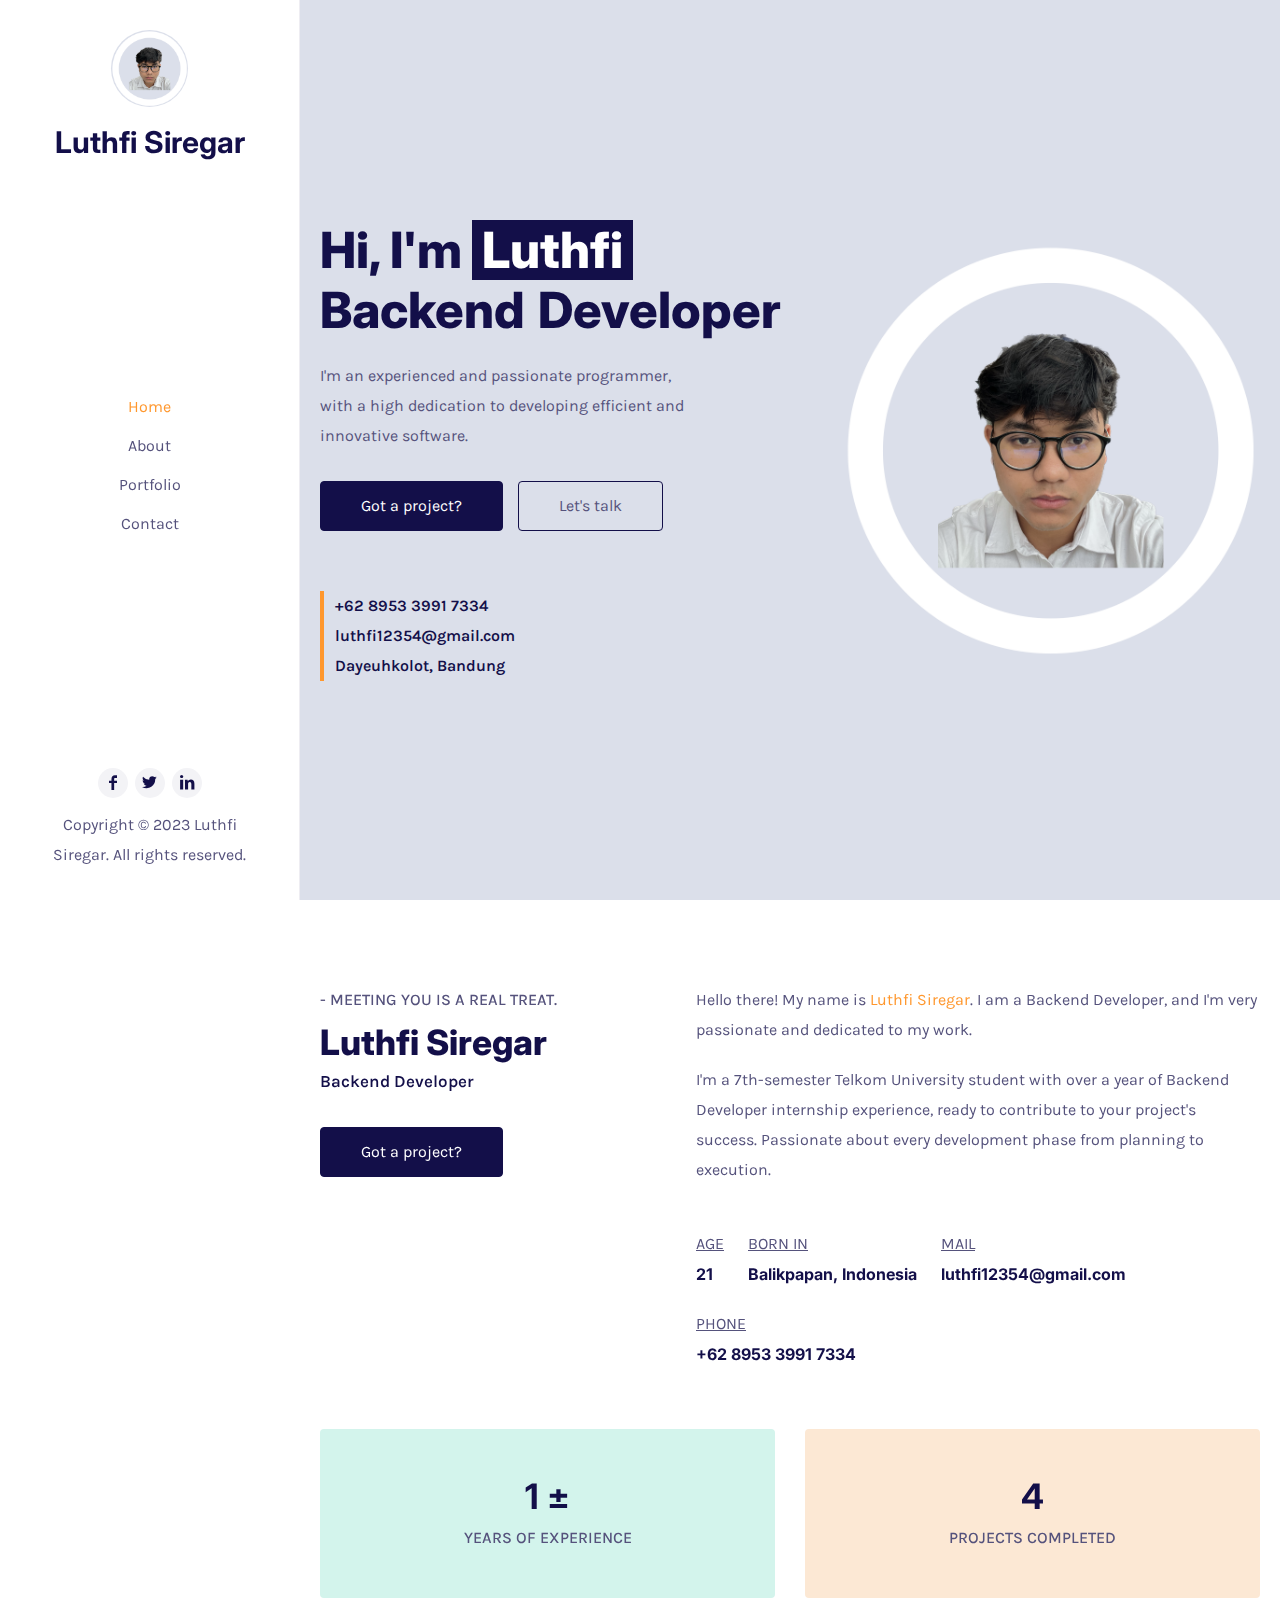
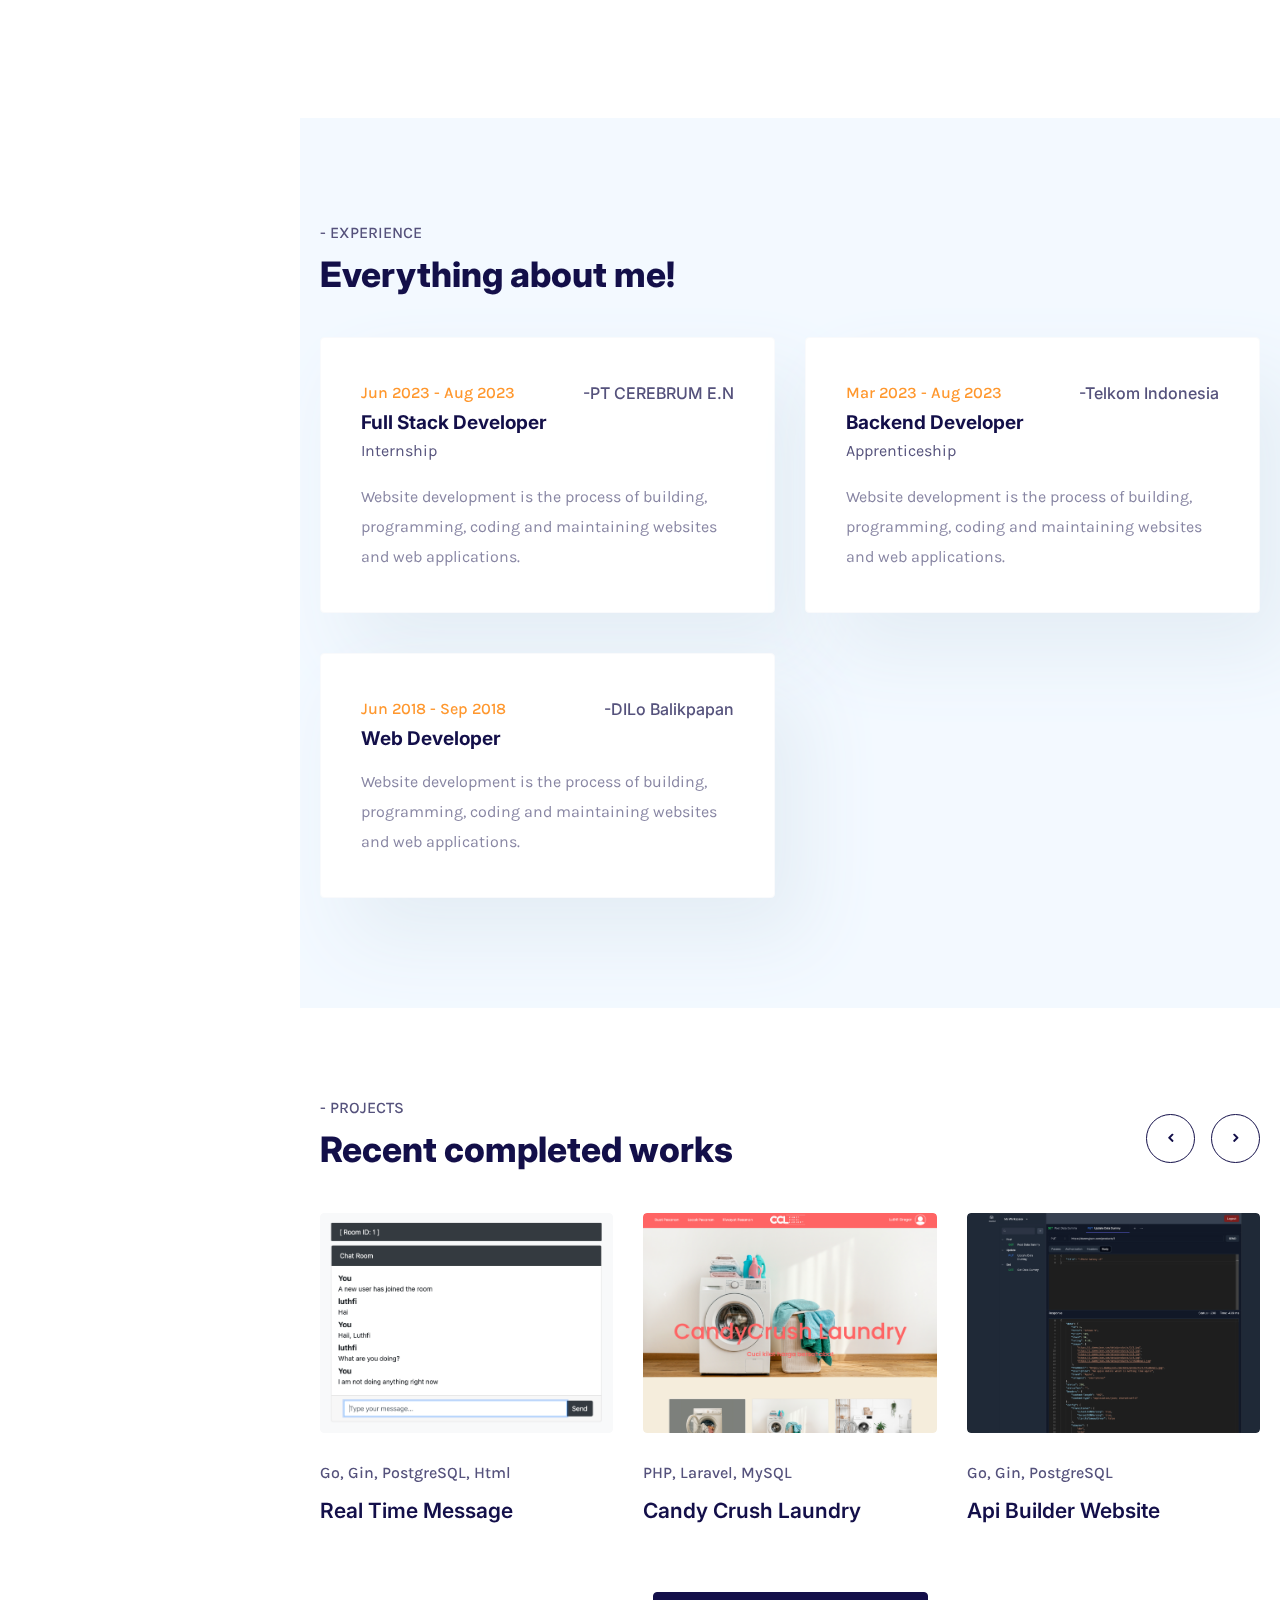
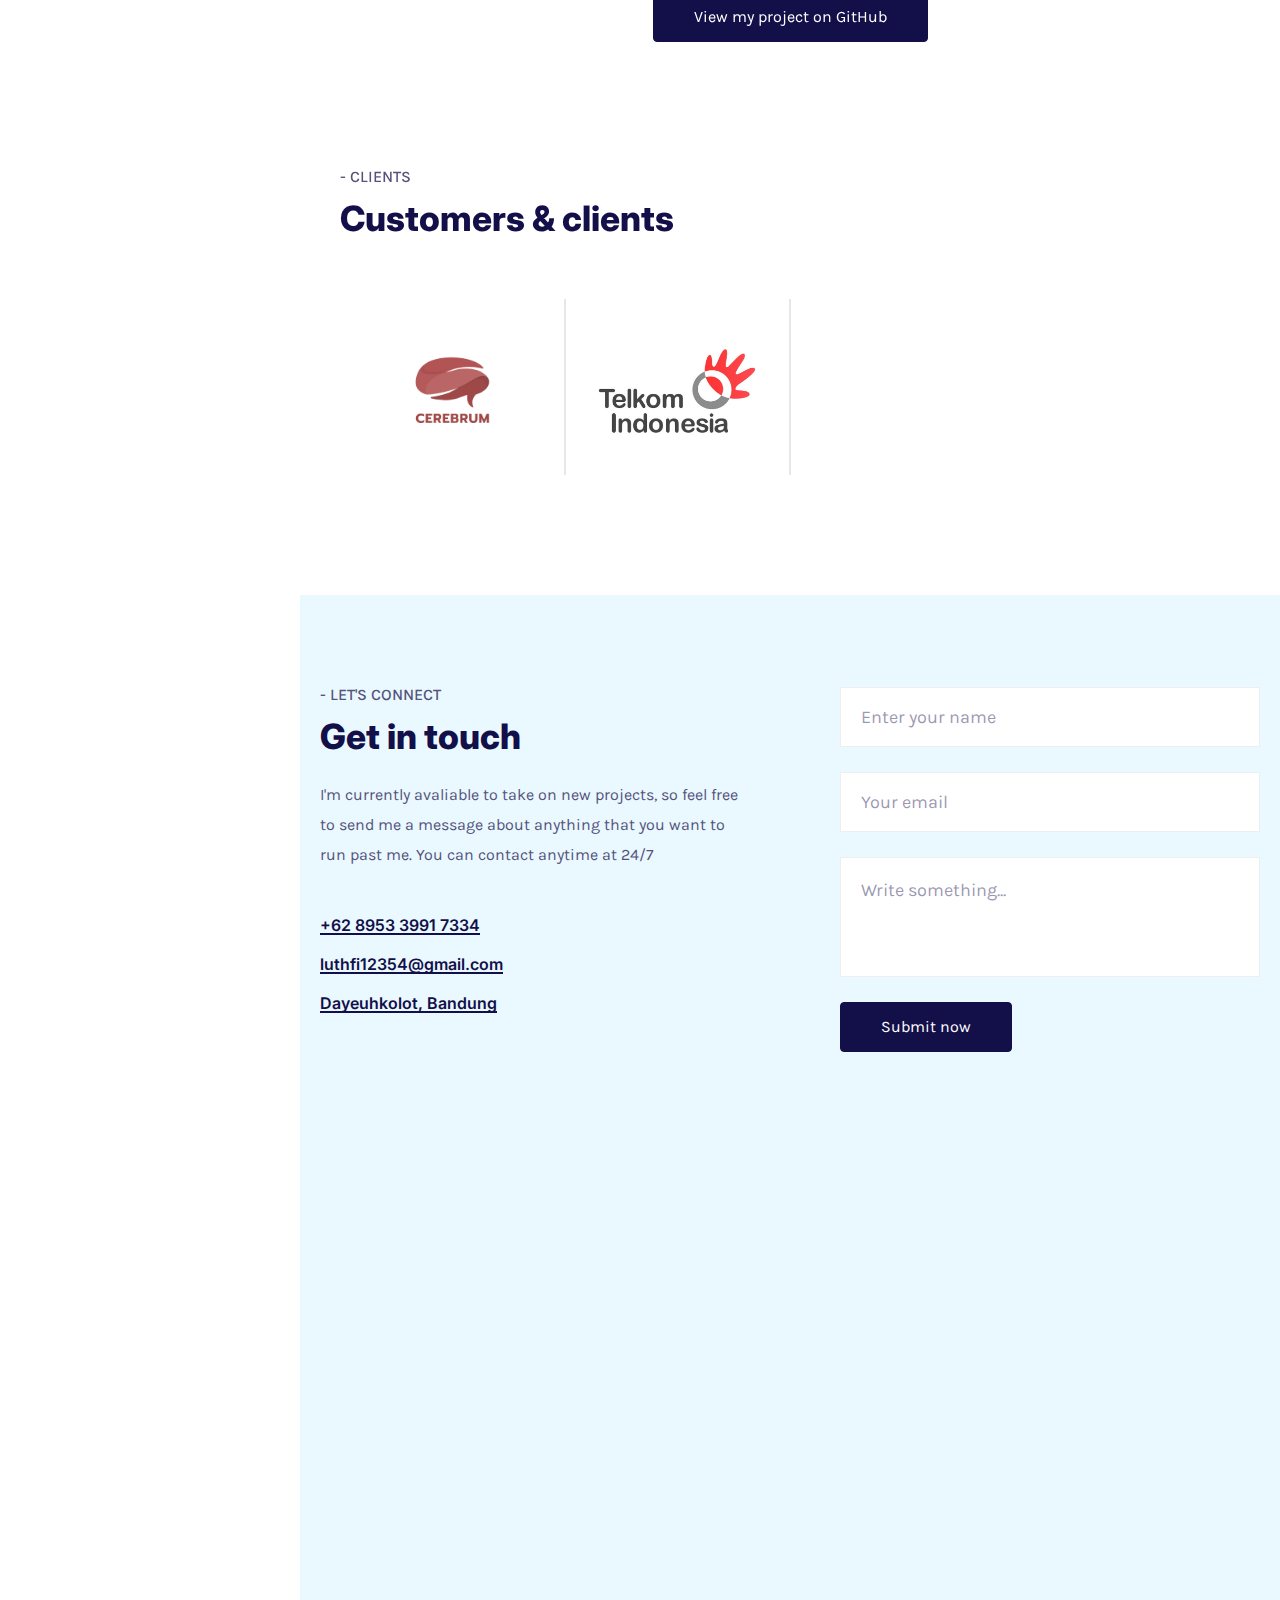
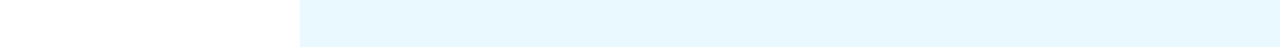
==== index.html @ 6c433798 "Fix deployment" ====
<!DOCTYPE html>
<!--[if lt IE 7 ]><html class="ie ie6" lang="en"> <![endif]-->
<!--[if IE 7 ]><html class="ie ie7" lang="en"> <![endif]-->
<!--[if IE 8 ]><html class="ie ie8" lang="en"> <![endif]-->
<!--[if (gte IE 9)|!(IE)]><!-->
<html lang="en">
<!--<![endif]-->

<head>
    <meta http-equiv="Content-Type" content="text/html; charset=utf-8" />
    <meta name="description" content="Name of your web site">
    <meta name="author" content="Marketify">
    <meta name="viewport" content="width=device-width, initial-scale=1, maximum-scale=1">
    <title>Luthfi Siregar</title>

    <link
        href="https://fonts.googleapis.com/css2?family=Karla:ital,wght@0,200;0,300;0,400;0,500;0,600;0,700;0,800;1,200;1,300;1,400;1,500;1,600;1,700;1,800&display=swap"
        rel="stylesheet">
    <link href="https://fonts.googleapis.com/css2?family=Inter:wght@100;200;300;400;500;600;700;800;900&display=swap"
        rel="stylesheet">
    <link href="https://fonts.googleapis.com/css2?family=Kristi&display=swap" rel="stylesheet">
    <link rel="stylesheet" type="text/css" href="css/plugins.css" />
    <link rel="stylesheet" type="text/css" href="css/style.css" />
    <!--[if lt IE 9]> <script type="text/javascript" src="js/modernizr.custom.js"></script> <![endif]-->

</head>

<body>

    <div id="preloader">
        <div class="loader_line"></div>
    </div>



    <div class="dodo_tm_one_page_wrapper">

        <div class="elisc_tm_topbar">
            <div class="topbar_inner">
                <div class="logo" data-type="image">
                    <a class="image" href="index.html#"><img src="img/logo/logo.png" alt /></a>
                    <a class="text" href="index.html#"><span>Luthfi.S</span></a>
                </div>
                <div class="trigger">
                    <div class="hamburger hamburger--slider">
                        <div class="hamburger-box">
                            <div class="hamburger-inner"></div>
                        </div>
                    </div>
                </div>
            </div>
        </div>
        <div class="elisc_tm_mobile_menu">
            <div class="inner">
                <div class="wrapper">
                    <div class="avatar">
                        <div class="image" data-img-url="img/about/1.jpg"></div>
                    </div>
                    <div class="menu_list">
                        <ul class="anchor_nav">
                            <li class="current"><a href="index.html#home">Home</a></li>
                            <li><a href="index.html#about">About</a></li>
                            <!-- <li><a href="index.html#service">Services</a></li> -->
                            <li><a href="index.html#portfolio">Portfolio</a></li>
                            <!-- <li><a href="index.html#news">Blog</a></li> -->
                            <li><a href="index.html#contact">Contact</a></li>
                        </ul>
                    </div>
                    <div class="social">
                        <ul>
                            <li><a href="index.html#"><img class="svg" src="img/svg/social/facebook.svg"
                                        alt /></a></li>
                            <li><a href="index.html#"><img class="svg" src="img/svg/social/twitter.svg"
                                        alt /></a></li>
                            <li><a href="index.html#"><img class="svg" src="img/svg/social/instagram.svg"
                                        alt /></a></li>
                            <li><a href="index.html#"><img class="svg" src="img/svg/social/dribbble.svg"
                                        alt /></a></li>
                            <li><a href="index.html#"><img class="svg" src="img/svg/social/tik-tok.svg"
                                        alt /></a></li>
                        </ul>
                    </div>
                    <div class="copyright">
                        <p>Copyright &copy; 2023</p>
                    </div>
                </div>
            </div>
        </div>


        <div class="elisc_tm_sidebar">
            <div class="sidebar_inner">
                <div class="author">
                    <div class="image">
                        <img src="img/about/2.png" alt />
                        <div class="main" data-img-url="img/about/2.png"></div>
                    </div>
                    <div class="name">
                        <h3 style="padding-top: 20px;">Luthfi Siregar</h3>
                        <!-- <h3><span>Luthfi Siregar<span class="back">Luthfi Siregar</span></span></h3> -->
                    </div>
                </div>
                <div class="menu scrollable">
                    <ul class="anchor_nav">
                        <li class="current"><a href="index.html#home">Home</a></li>
                        <li><a href="index.html#about">About</a></li>
                        <!-- <li><a href="index.html#service">Services</a></li> -->
                        <li><a href="index.html#portfolio">Portfolio</a></li>
                        <!-- <li><a href="index.html#news">Blog</a></li> -->
                        <li><a href="index.html#contact">Contact</a></li>
                    </ul>
                </div>
                <div class="copyright">
                    <div class="social">
                        <ul>
                            <li><a href="index.html#"><i class="icon-facebook-1"></i></a></li>
                            <li><a href="index.html#"><i class="icon-twitter-1"></i></a></li>
                            <li><a href="index.html#"><i class="icon-linkedin-1"></i></a></li>
                        </ul>
                    </div>
                    <div class="text">
                        <p>Copyright © 2023 Luthfi Siregar. All rights reserved.</p>
                    </div>
                </div>
            </div>
        </div>


        <div class="elisc_tm_mainpart">
            <div class="mainpart_inner">

                <div class="elisc_tm_section animated" id="home">
                    <div class="elisc_tm_home">
                        <div class="tm_content">
                            <div class="details">
                                <div class="left">
                                    <div class="title">
                                        <h3>Hi, I'm <span class="blueColor">Luthfi</span></h3>
                                        <h3>
                                            <span class="cd-headline rotate-1">
                                                <span class="cd-words-wrapper">
                                                    <b class="is-visible">Backend</b>
                                                    <b>Web</b>
                                                    <!-- <b>Player</b> -->
                                                </span>
                                                <span class="blc">Developer</span>                                                
                                            </span>
                                        </h3>
                                        <!-- <h3>Based in Bandung</h3> -->
                                    </div>
                                    <div class="subtitle">
                                        <!-- <p>I'm a Florida based web designer &amp; front‑end developer with <span
                                                class="blueColor">10+ years</span> of experience</p> -->
                                        <p>I'm an experienced and passionate programmer, with a high dedication to developing efficient and innovative software.</p>
                                    </div>
                                    <div class="buttons">
                                        <div class="elisc_tm_button">
                                            <a class="anchor" href="index.html#portfolio">Got a project?</a>
                                        </div>
                                        <div class="elisc_tm_button" data-style="border">
                                            <a class="anchor" href="index.html#contact">Let's talk</a>
                                        </div>
                                    </div>
                                    <div class="info">
                                        <ul>
                                            <li><a href="tel:+62 895 3399 17334">+62 8953 3991 7334</a></li>
                                            <!-- <li><a
                                                    href="../../cdn-cgi/l/email-protection.html#d8abada8a8b7aaac98bdb4b1abbbf6bbb7b5"><span
                                                        class="__cf_email__"
                                                        data-cfemail="d9aaaca9a9b6abad99bcb5b0aabaf7bab6b4">[email&#160;protected]</span></a>
                                            </li> -->
                                            <li><a href="">luthfi12354@gmail.com</a></li>
                                            <li><a class="href_location" href="index.html#">Dayeuhkolot, Bandung</a></li>
                                        </ul>
                                    </div>
                                </div>
                                <div class="right">
                                    <img width="1000px" src="img/about/2.png" alt />
                                </div>
                            </div>
                        </div>
                    </div>
                </div>


                <div class="elisc_tm_section" id="about">
                    <div class="elisc_tm_about">
                        <div class="tm_content">
                            <div class="elisc_tm_biography">
                                <div class="left">
                                    <div class="title">
                                        <span class="mini">- Meeting you is a real treat.</span>
                                        <h3 class="name">Luthfi Siregar</h3>
                                        <span class="job">
                                            <span class="cd-headline rotate-1">
                                                <!-- <span class="blc">Web designer &amp;</span> -->
                                                <span class="cd-words-wrapper">
                                                    <b class="is-visible">Backend Developer</b>
                                                    <b>Web Developer</b>                                                    
                                                </span>
                                                <!-- <span class="blc">Developer</span> -->
                                            </span>
                                        </span>
                                    </div>
                                    <div class="elisc_tm_button">
                                        <a class="anchor" href="index.html#portfolio">Got a project?</a>
                                    </div>
                                </div>
                                <div class="right">
                                    <div class="text">
                                        <p>Hello there! My name is <span class="yellowColor">Luthfi Siregar</span>. I am a
                                            Backend Developer, and I'm very passionate and dedicated to my
                                            work.</p>
                                        <p>
                                            I'm a 7th-semester Telkom University student with over a year of Backend Developer internship experience,
                                             ready to contribute to your project's success. Passionate about every development phase from planning to execution.
                                    </div>
                                    <div class="info">
                                        <ul>
                                            <li>
                                                <span>Age</span>
                                                <span>21</span>
                                            </li>
                                            <li>
                                                <span>Born In</span>
                                                <span><a class="href_location" href="index.html#">Balikpapan,
                                                        Indonesia</a></span>
                                            </li>
                                            <!-- <li>
                                                <span>Mail</span>
                                                <span><a
                                                        href="../../cdn-cgi/l/email-protection.html#166563666679646256737a7f65753875797b"><span
                                                            class="__cf_email__"
                                                            data-cfemail="89fafcf9f9e6fbfdc9ece5e0faeaa7eae6e4">[email&#160;protected]</span></a></span>
                                            </li> -->
                                            <li><span>Mail</span><span><a href="">luthfi12354@gmail.com</a></span></li>
                                            <li>
                                                <span>Phone</span>
                                                <span><a href="tel:+62 8953 3991 7334">+62 8953 3991 7334</a></span>
                                            </li>
                                        </ul>
                                    </div>
                                </div>
                            </div>
                            <div class="elisc_tm_counter">
                                <ul>
                                    <li>
                                        <div class="list_inner">
                                            <h3>1 &PlusMinus;</h3>
                                            <span>Years of Experience</span>
                                        </div>
                                    </li>
                                    <li>
                                        <div class="list_inner">
                                            <h3>4</h3>
                                            <span>Projects Completed</span>
                                        </div>
                                    </li>
                                    <!-- <li>
                                        <div class="list_inner">
                                            <h3>30+</h3>
                                            <span>Happy Clients</span>
                                        </div>
                                    </li> -->
                                </ul>
                            </div>
                        </div>
                        <div class="elisc_tm_experience">
                            <div class="tm_content">
                                <div class="elisc_tm_title">
                                    <span>- Experience</span>
                                    <h3>Everything about me!</h3>
                                </div>
                                <div class="list">
                                    <ul>
                                        <li>
                                            <img class="popup_image" src="img/experience/1.jpg" alt />
                                            <div class="list_inner">
                                                <div class="short">
                                                    <div class="job">
                                                        <span class="yellowColor">Jun 2023 - Aug 2023</span>
                                                        <h3>Full Stack Developer</h3>
                                                        <h7>Internship</h7>
                                                    </div>
                                                    <div class="place">
                                                        <span>-PT CEREBRUM E.N</span>
                                                    </div>
                                                </div>
                                                <div class="text">
                                                    <p>Website development is the process of building, programming,
                                                        coding and maintaining websites and web applications.</p>
                                                </div>
                                                <a class="elisc_tm_full_link" href="index.html#"></a>

                                                <div class="hidden_details">
                                                    <div class="descriptions">
                                                        <p>Elisc is a leading web design agency with an award-winning
                                                            design team that creates innovative, effective websites that
                                                            capture your brand, improve your conversion rates, and
                                                            maximize your revenue to help grow your business and achieve
                                                            your goals.</p>
                                                        <p>In today’s digital world, your website is the first
                                                            interaction consumers have with your business. That's why
                                                            almost 95 percent of a user’s first impression relates to
                                                            web design. It’s also why web design services can have an
                                                            immense impact on your company’s bottom line.</p>
                                                        <p>That’s why more companies are not only reevaluating their
                                                            website’s design but also partnering with Elisc, the web
                                                            design agency that’s driven more than $2.4 billion in
                                                            revenue for its clients. With over 50 web design awards
                                                            under our belt, we're confident we can design a custom
                                                            website that drives sales for your unique business.</p>
                                                    </div>
                                                </div>

                                            </div>
                                        </li>
                                        <li>
                                            <img class="popup_image" src="img/experience/2.jpg" alt />
                                            <div class="list_inner">
                                                <div class="short">
                                                    <div class="job">
                                                        <span class="yellowColor">Mar 2023 - Aug 2023</span>
                                                        <h3>Backend Developer</h3>
                                                        <h7>Apprenticeship</h7>
                                                    </div>
                                                    <div class="place">
                                                        <span>-Telkom Indonesia</span>
                                                    </div>
                                                </div>
                                                <div class="text">
                                                    <p>Website development is the process of building, programming,
                                                        coding and maintaining websites and web applications.</p>
                                                </div>
                                                <a class="elisc_tm_full_link" href="index.html#"></a>

                                                <div class="hidden_details">
                                                    <div class="descriptions">
                                                        <p>Elisc is a leading web design agency with an award-winning
                                                            design team that creates innovative, effective websites that
                                                            capture your brand, improve your conversion rates, and
                                                            maximize your revenue to help grow your business and achieve
                                                            your goals.</p>
                                                        <p>In today’s digital world, your website is the first
                                                            interaction consumers have with your business. That's why
                                                            almost 95 percent of a user’s first impression relates to
                                                            web design. It’s also why web design services can have an
                                                            immense impact on your company’s bottom line.</p>
                                                        <p>That’s why more companies are not only reevaluating their
                                                            website’s design but also partnering with Elisc, the web
                                                            design agency that’s driven more than $2.4 billion in
                                                            revenue for its clients. With over 50 web design awards
                                                            under our belt, we're confident we can design a custom
                                                            website that drives sales for your unique business.</p>
                                                    </div>
                                                </div>

                                            </div>
                                        </li>
                                        <li>
                                            <img class="popup_image" src="img/experience/3.jpg" alt />
                                            <div class="list_inner">
                                                <div class="short">
                                                    <div class="job">
                                                        <span class="yellowColor">Jun 2018 - Sep 2018</span>
                                                        <h3>Web Developer</h3>
                                                    </div>
                                                    <div class="place">
                                                        <span>-DILo Balikpapan</span>
                                                    </div>
                                                </div>
                                                <div class="text">
                                                    <p>Website development is the process of building, programming,
                                                        coding and maintaining websites and web applications.</p>
                                                </div>
                                                <a class="elisc_tm_full_link" href="index.html#"></a>

                                                <div class="hidden_details">
                                                    <div class="descriptions">
                                                        <p>Elisc is a leading web design agency with an award-winning
                                                            design team that creates innovative, effective websites that
                                                            capture your brand, improve your conversion rates, and
                                                            maximize your revenue to help grow your business and achieve
                                                            your goals.</p>
                                                        <p>In today’s digital world, your website is the first
                                                            interaction consumers have with your business. That's why
                                                            almost 95 percent of a user’s first impression relates to
                                                            web design. It’s also why web design services can have an
                                                            immense impact on your company’s bottom line.</p>
                                                        <p>That’s why more companies are not only reevaluating their
                                                            website’s design but also partnering with Elisc, the web
                                                            design agency that’s driven more than $2.4 billion in
                                                            revenue for its clients. With over 50 web design awards
                                                            under our belt, we're confident we can design a custom
                                                            website that drives sales for your unique business.</p>
                                                    </div>
                                                </div>

                                            </div>
                                        </li>
                                        <!-- <li>
                                            <img class="popup_image" src="img/experience/4.jpg" alt />
                                            <div class="list_inner">
                                                <div class="short">
                                                    <div class="job">
                                                        <span class="yellowColor">-2013 - 2015</span>
                                                        <h3>Freelancer</h3>
                                                    </div>
                                                    <div class="place">
                                                        <span>-Vivaco Corp.</span>
                                                    </div>
                                                </div>
                                                <div class="text">
                                                    <p>Website development is the process of building, programming,
                                                        coding and maintaining websites and web applications.</p>
                                                </div>
                                                <a class="elisc_tm_full_link" href="index.html#"></a>

                                                <div class="hidden_details">
                                                    <div class="descriptions">
                                                        <p>Elisc is a leading web design agency with an award-winning
                                                            design team that creates innovative, effective websites that
                                                            capture your brand, improve your conversion rates, and
                                                            maximize your revenue to help grow your business and achieve
                                                            your goals.</p>
                                                        <p>In today’s digital world, your website is the first
                                                            interaction consumers have with your business. That's why
                                                            almost 95 percent of a user’s first impression relates to
                                                            web design. It’s also why web design services can have an
                                                            immense impact on your company’s bottom line.</p>
                                                        <p>That’s why more companies are not only reevaluating their
                                                            website’s design but also partnering with Elisc, the web
                                                            design agency that’s driven more than $2.4 billion in
                                                            revenue for its clients. With over 50 web design awards
                                                            under our belt, we're confident we can design a custom
                                                            website that drives sales for your unique business.</p>
                                                    </div>
                                                </div>

                                            </div>
                                        </li> -->
                                    </ul>
                                </div>
                            </div>
                        </div>
                    </div>
                </div>


                <!-- <div class="elisc_tm_section" id="service">
                    <div class="elisc_tm_services">
                        <div class="tm_content">
                            <div class="elisc_tm_service_title">
                                <div class="elisc_tm_title">
                                    <span>- Services</span>
                                    <h3>My Services</h3>
                                </div>
                                <a href="../../cdn-cgi/l/email-protection.html#89fafcf9f9e6fbfdc9ece5e0faeaa7eae6e4"><span
                                        class="__cf_email__"
                                        data-cfemail="4c3f393c3c233e380c2920253f2f622f2321">[email&#160;protected]</span></a>
                            </div>
                            <div class="service_list">
                                <ul>
                                    <li>
                                        <img class="popup_image" src="img/service/2.jpg" alt />
                                        <div class="list_inner">
                                            <div class="details">
                                                <div class="title">
                                                    <span>01</span>
                                                    <h3>Web Design</h3>
                                                </div>
                                                <div class="text">
                                                    <p>Web development is the process of building, programming...</p>
                                                </div>
                                                <div class="elisc_tm_read_more">
                                                    <a href="index.html#">Read More<span><img class="svg"
                                                                src="img/svg/rightArrow.svg" alt /></span></a>
                                                </div>
                                            </div>
                                            <a class="elisc_tm_full_link" href="index.html#"></a>

                                            <div class="hidden_details">
                                                <div class="descriptions">
                                                    <p>Elisc is a leading web design agency with an award-winning design
                                                        team that creates innovative, effective websites that capture
                                                        your brand, improve your conversion rates, and maximize your
                                                        revenue to help grow your business and achieve your goals.</p>
                                                    <p>In today’s digital world, your website is the first interaction
                                                        consumers have with your business. That's why almost 95 percent
                                                        of a user’s first impression relates to web design. It’s also
                                                        why web design services can have an immense impact on your
                                                        company’s bottom line.</p>
                                                    <p>That’s why more companies are not only reevaluating their
                                                        website’s design but also partnering with Elisc, the web design
                                                        agency that’s driven more than $2.4 billion in revenue for its
                                                        clients. With over 50 web design awards under our belt, we're
                                                        confident we can design a custom website that drives sales for
                                                        your unique business.</p>
                                                </div>
                                            </div>

                                        </div>
                                    </li>
                                    <li>
                                        <img class="popup_image" src="img/service/3.jpg" alt />
                                        <div class="list_inner">
                                            <div class="details">
                                                <div class="title">
                                                    <span>02</span>
                                                    <h3>UI/UX Design</h3>
                                                </div>
                                                <div class="text">
                                                    <p>Web development is the process of building, programming...</p>
                                                </div>
                                                <div class="elisc_tm_read_more">
                                                    <a href="index.html#">Read More<span><img class="svg"
                                                                src="img/svg/rightArrow.svg" alt /></span></a>
                                                </div>
                                            </div>
                                            <a class="elisc_tm_full_link" href="index.html#"></a>

                                            <div class="hidden_details">
                                                <div class="descriptions">
                                                    <p>Elisc is a leading web design agency with an award-winning design
                                                        team that creates innovative, effective websites that capture
                                                        your brand, improve your conversion rates, and maximize your
                                                        revenue to help grow your business and achieve your goals.</p>
                                                    <p>In today’s digital world, your website is the first interaction
                                                        consumers have with your business. That's why almost 95 percent
                                                        of a user’s first impression relates to web design. It’s also
                                                        why web design services can have an immense impact on your
                                                        company’s bottom line.</p>
                                                    <p>That’s why more companies are not only reevaluating their
                                                        website’s design but also partnering with Elisc, the web design
                                                        agency that’s driven more than $2.4 billion in revenue for its
                                                        clients. With over 50 web design awards under our belt, we're
                                                        confident we can design a custom website that drives sales for
                                                        your unique business.</p>
                                                </div>
                                            </div>

                                        </div>
                                    </li>
                                    <li>
                                        <img class="popup_image" src="img/service/4.jpg" alt />
                                        <div class="list_inner">
                                            <div class="details">
                                                <div class="title">
                                                    <span>03</span>
                                                    <h3>Mobile Application</h3>
                                                </div>
                                                <div class="text">
                                                    <p>Web development is the process of building, programming...</p>
                                                </div>
                                                <div class="elisc_tm_read_more">
                                                    <a href="index.html#">Read More<span><img class="svg"
                                                                src="img/svg/rightArrow.svg" alt /></span></a>
                                                </div>
                                            </div>
                                            <a class="elisc_tm_full_link" href="index.html#"></a>

                                            <div class="hidden_details">
                                                <div class="descriptions">
                                                    <p>Elisc is a leading web design agency with an award-winning design
                                                        team that creates innovative, effective websites that capture
                                                        your brand, improve your conversion rates, and maximize your
                                                        revenue to help grow your business and achieve your goals.</p>
                                                    <p>In today’s digital world, your website is the first interaction
                                                        consumers have with your business. That's why almost 95 percent
                                                        of a user’s first impression relates to web design. It’s also
                                                        why web design services can have an immense impact on your
                                                        company’s bottom line.</p>
                                                    <p>That’s why more companies are not only reevaluating their
                                                        website’s design but also partnering with Elisc, the web design
                                                        agency that’s driven more than $2.4 billion in revenue for its
                                                        clients. With over 50 web design awards under our belt, we're
                                                        confident we can design a custom website that drives sales for
                                                        your unique business.</p>
                                                </div>
                                            </div>

                                        </div>
                                    </li>
                                    <li>
                                        <img class="popup_image" src="img/service/5.jpg" alt />
                                        <div class="list_inner">
                                            <div class="details">
                                                <div class="title">
                                                    <span>04</span>
                                                    <h3>User Research</h3>
                                                </div>
                                                <div class="text">
                                                    <p>Web development is the process of building, programming...</p>
                                                </div>
                                                <div class="elisc_tm_read_more">
                                                    <a href="index.html#">Read More<span><img class="svg"
                                                                src="img/svg/rightArrow.svg" alt /></span></a>
                                                </div>
                                            </div>
                                            <a class="elisc_tm_full_link" href="index.html#"></a>

                                            <div class="hidden_details">
                                                <div class="descriptions">
                                                    <p>Elisc is a leading web design agency with an award-winning design
                                                        team that creates innovative, effective websites that capture
                                                        your brand, improve your conversion rates, and maximize your
                                                        revenue to help grow your business and achieve your goals.</p>
                                                    <p>In today’s digital world, your website is the first interaction
                                                        consumers have with your business. That's why almost 95 percent
                                                        of a user’s first impression relates to web design. It’s also
                                                        why web design services can have an immense impact on your
                                                        company’s bottom line.</p>
                                                    <p>That’s why more companies are not only reevaluating their
                                                        website’s design but also partnering with Elisc, the web design
                                                        agency that’s driven more than $2.4 billion in revenue for its
                                                        clients. With over 50 web design awards under our belt, we're
                                                        confident we can design a custom website that drives sales for
                                                        your unique business.</p>
                                                </div>
                                            </div>

                                        </div>
                                    </li>
                                    <li>
                                        <img class="popup_image" src="img/service/6.jpg" alt />
                                        <div class="list_inner">
                                            <div class="details">
                                                <div class="title">
                                                    <span>05</span>
                                                    <h3>Animation</h3>
                                                </div>
                                                <div class="text">
                                                    <p>Web development is the process of building, programming...</p>
                                                </div>
                                                <div class="elisc_tm_read_more">
                                                    <a href="index.html#">Read More<span><img class="svg"
                                                                src="img/svg/rightArrow.svg" alt /></span></a>
                                                </div>
                                            </div>
                                            <a class="elisc_tm_full_link" href="index.html#"></a>

                                            <div class="hidden_details">
                                                <div class="descriptions">
                                                    <p>Elisc is a leading web design agency with an award-winning design
                                                        team that creates innovative, effective websites that capture
                                                        your brand, improve your conversion rates, and maximize your
                                                        revenue to help grow your business and achieve your goals.</p>
                                                    <p>In today’s digital world, your website is the first interaction
                                                        consumers have with your business. That's why almost 95 percent
                                                        of a user’s first impression relates to web design. It’s also
                                                        why web design services can have an immense impact on your
                                                        company’s bottom line.</p>
                                                    <p>That’s why more companies are not only reevaluating their
                                                        website’s design but also partnering with Elisc, the web design
                                                        agency that’s driven more than $2.4 billion in revenue for its
                                                        clients. With over 50 web design awards under our belt, we're
                                                        confident we can design a custom website that drives sales for
                                                        your unique business.</p>
                                                </div>
                                            </div>

                                        </div>
                                    </li>
                                    <li>
                                        <img class="popup_image" src="img/service/7.jpg" alt />
                                        <div class="list_inner">
                                            <div class="details">
                                                <div class="title">
                                                    <span>06</span>
                                                    <h3>Game Development</h3>
                                                </div>
                                                <div class="text">
                                                    <p>Web development is the process of building, programming...</p>
                                                </div>
                                                <div class="elisc_tm_read_more">
                                                    <a href="index.html#">Read More<span><img class="svg"
                                                                src="img/svg/rightArrow.svg" alt /></span></a>
                                                </div>
                                            </div>
                                            <a class="elisc_tm_full_link" href="index.html#"></a>

                                            <div class="hidden_details">
                                                <div class="descriptions">
                                                    <p>Elisc is a leading web design agency with an award-winning design
                                                        team that creates innovative, effective websites that capture
                                                        your brand, improve your conversion rates, and maximize your
                                                        revenue to help grow your business and achieve your goals.</p>
                                                    <p>In today’s digital world, your website is the first interaction
                                                        consumers have with your business. That's why almost 95 percent
                                                        of a user’s first impression relates to web design. It’s also
                                                        why web design services can have an immense impact on your
                                                        company’s bottom line.</p>
                                                    <p>That’s why more companies are not only reevaluating their
                                                        website’s design but also partnering with Elisc, the web design
                                                        agency that’s driven more than $2.4 billion in revenue for its
                                                        clients. With over 50 web design awards under our belt, we're
                                                        confident we can design a custom website that drives sales for
                                                        your unique business.</p>
                                                </div>
                                            </div>

                                        </div>
                                    </li>
                                </ul>
                            </div>
                            <div class="elisc_tm_video">
                                <img class="placeholder" src="img/thumbs/4-2.jpg" alt />
                                <div class="image" data-img-url="img/service/1.jpg"></div>
                                <div class="overlay"></div>
                                <span class="play"><img class="svg" src="img/svg/play.svg" alt /></span>
                                <div class="text">
                                    <h3>Intro Video</h3>
                                </div>
                                <a class="elisc_tm_full_link popup-youtube"
                                    href="https://www.youtube.com/watch?v=7e90gBu4pas"></a>
                            </div>
                        </div>
                    </div>
                </div> -->


                <div class="elisc_tm_section" id="portfolio">
                    <div class="elisc_tm_portfolio">
                        <div class="tm_content">
                            <div class="elisc_tm_portfolio_title">
                                <div class="elisc_tm_title">
                                    <span>- Projects</span>
                                    <h3>Recent completed works</h3>
                                </div>
                                <div class="buttons">
                                    <a class="prev_button" href="index.html#"><img class="svg"
                                            src="img/svg/prev.svg" alt /></a>
                                    <a class="next_button" href="index.html#"><img class="svg"
                                            src="img/svg/next.svg" alt /></a>
                                </div>
                            </div>
                            <div class="portfolio_list">
                                <ul class="owl-carousel gallery_zoom">
                                    <li>
                                        <div class="list_inner">
                                            <div class="image">
                                                <img src="img/experience/realtime-chat.png" alt />
                                                <div class="main" data-img-url="img/experience/realtime-chat.png"></div>
                                                <a class="elisc_tm_full_link popup-youtube"
                                                    href="https://luthfi55.github.io/"></a>
                                            </div>
                                            <div class="details">
                                                <span class="category"><a href="index.html#portfolio">Go, Gin, PostgreSQL, Html</a></span>
                                                <h3 class="title"><a href="https://luthfi55.github.io/" target="_blank">Real Time Message</a></h3>
                                            </div>
                                        </div>
                                    </li>
                                    <li>
                                        <div class="list_inner">
                                            <div class="image">
                                                <img width="1000px" src="img/experience/web-cclaundry.png" alt />
                                                <div class="main" data-img-url="img/experience/web-cclaundry.png"></div>
                                                <a class="elisc_tm_full_link popup-vimeo"
                                                    href="https://candycrushlaundry.000webhostapp.com/"></a>
                                            </div>
                                            <div class="details">
                                                <span class="category"><a href="index.html#portfolio">PHP, Laravel, MySQL</a></span>
                                                <h3 class="title"><a href="https://candycrushlaundry.000webhostapp.com/" target="_blank">Candy Crush Laundry</a></h3>
                                            </div>
                                        </div>
                                    </li>
                                    <li>
                                        <div class="list_inner">
                                            <div class="image">
                                                <img src="img/experience/api-builder.png" alt />
                                                <div class="main" data-img-url="img/experience/api-builder.png"></div>
                                                <a class="elisc_tm_full_link popup-youtube"
                                                    href="https://api-builder-ten.vercel.app/"></a>
                                            </div>
                                            <div class="details">
                                                <span class="category"><a href="index.html#portfolio">Go, Gin, PostgreSQL</a></span>
                                                <h3 class="title"><a href="https://api-builder-ten.vercel.app/" target="_blank">Api Builder Website</a></h3>
                                            </div>
                                        </div>
                                    </li>
                                    <li>
                                        <div class="list_inner">
                                            <div class="image">
                                                <img src="img/experience/bmt.png" alt />
                                                <div class="main" data-img-url="img/experience/bmt.png"></div>
                                                <a class="elisc_tm_full_link popup-youtube"
                                                    href="https://github.com/luthfi55/BMT"></a>
                                            </div>
                                            <div class="details">
                                                <span class="category"><a href="index.html#portfolio">PHP, Laravel, MySQL, Midtrans</a></span>
                                                <h3 class="title"><a
                                                        href="https://github.com/luthfi55/BMT" target="_blank">BMT - Money lending web</a></h3>
                                            </div>
                                        </div>
                                    </li>
                                </ul>
                                <div class="elisc_tm_button" data-position="center">
                                    <a href="https://github.com/luthfi55">View my project on GitHub</a>
                                </div>
                            </div>
                        </div>
                    </div>

                    <div class="elisc_tm_partners">
                        <div class="tm_content">
                            <div class="elisc_tm_title">
                                <span>- Clients</span>
                                <h3>Customers &amp; clients</h3>
                            </div>
                            <div class="partners_inner">
                                <ul>
                                    <li>
                                        <div class="list_inner">
                                            <img src="img/partners/cerebrum.png" alt />
                                            <a class="elisc_tm_full_link" a href="index.html#"></a>
                                        </div>
                                    </li>
                                    <li>
                                        <div class="list_inner">
                                            <img src="img/partners/logo-telkom-indonesia.jpg" alt />
                                            <a class="elisc_tm_full_link" a href="index.html#"></a>
                                        </div>
                                    </li>
                                    <!-- <li>
                                        <div class="list_inner">
                                            <img src="img/partners/3.png" alt />
                                            <a class="elisc_tm_full_link" a href="index.html#"></a>
                                        </div>
                                    </li>
                                    <li>
                                        <div class="list_inner">
                                            <img src="img/partners/4.png" alt />
                                            <a class="elisc_tm_full_link" a href="index.html#"></a>
                                        </div>
                                    </li>
                                    <li>
                                        <div class="list_inner">
                                            <img src="img/partners/5.png" alt />
                                            <a class="elisc_tm_full_link" a href="index.html#"></a>
                                        </div>
                                    </li>
                                    <li>
                                        <div class="list_inner">
                                            <img src="img/partners/6.png" alt />
                                            <a class="elisc_tm_full_link" a href="index.html#"></a>
                                        </div>
                                    </li>
                                    <li>
                                        <div class="list_inner">
                                            <img src="img/partners/7.png" alt />
                                            <a class="elisc_tm_full_link" a href="index.html#"></a>
                                        </div>
                                    </li>
                                    <li>
                                        <div class="list_inner">
                                            <img src="img/partners/8.png" alt />
                                            <a class="elisc_tm_full_link" a href="index.html#"></a>
                                        </div>
                                    </li> -->
                                </ul>
                            </div>
                        </div>
                    </div>


                    <!-- <div class="elisc_tm_testimonial_wrapper">
                        <div class="tm_content">
                            <div class="elisc_tm_testimonials">
                                <div class="elisc_tm_title" data-position="center">
                                    <span>- Testimonial</span>
                                    <h3>What client's say?</h3>
                                </div>
                                <div class="testimonials_list">
                                    <ul class="owl-carousel owl-theme">
                                        <li>
                                            <div class="text">
                                                <p>I rarely like to write reviews, but the Marketify team truly deserve
                                                    a standing ovation for their customer support, customisation and
                                                    most importantly, friendliness and professionalism.</p>
                                            </div>
                                            <div class="short">
                                                <div class="image">
                                                    <div class="main" data-img-url="img/testimonials/1.jpg"></div>
                                                </div>
                                                <div class="detail">
                                                    <h3>John Doe</h3>
                                                </div>
                                            </div>
                                            <p class="job">User Interface Design at PCL Lab</p>
                                        </li>
                                        <li>
                                            <div class="text">
                                                <p>Really the Code Quality, Customer Support, and design are awesome and
                                                    its good support they are giving. They give an instant solution to
                                                    our needs. Really awesome. I will strongly recommend to my friends.
                                                </p>
                                            </div>
                                            <div class="short">
                                                <div class="image">
                                                    <div class="main" data-img-url="img/testimonials/2.jpg"></div>
                                                </div>
                                                <div class="detail">
                                                    <h3>Keita Smith</h3>
                                                </div>
                                            </div>
                                            <p class="job">Senior Designer at Behance</p>
                                        </li>
                                        <li>
                                            <div class="text">
                                                <p>Loved the template design, documentation, customizability and the
                                                    customer support from Marketify team! I am a noob in programming but
                                                    the Marketify team helped me successfully.</p>
                                            </div>
                                            <div class="short">
                                                <div class="image">
                                                    <div class="main" data-img-url="img/testimonials/3.jpg"></div>
                                                </div>
                                                <div class="detail">
                                                    <h3>Alan Walker</h3>
                                                </div>
                                            </div>
                                            <p class="job">Sales Manager at Vivaco Shop</p>
                                        </li>
                                    </ul>
                                </div>
                            </div>
                        </div>
                    </div> -->

                </div>


                <!-- <div class="elisc_tm_section" id="news">
                    <div class="elisc_tm_news fn_w_sminiboxes">
                        <div class="tm_content">
                            <div class="wrapper">
                                <div class="left fn_w_sminibox">
                                    <div class="elisc_tm_sticky_section">
                                        <div class="elisc_tm_title">
                                            <span>- Blog</span>
                                            <h3>My blog &amp; news</h3>
                                        </div>
                                        <div class="elisc_tm_button">
                                            <a class="anchor" href="index.html#contact">Get in touch</a>
                                        </div>
                                    </div>
                                </div>
                                <div class="right fn_w_sminibox">
                                    <div class="elisc_tm_sticky_section">
                                        <div class="list">
                                            <ul>
                                                <li>
                                                    <img class="popup_image" src="img/news/1.jpg" alt />
                                                    <div class="list_inner">
                                                        <div class="info">
                                                            <div class="meta">
                                                                <img class="svg" src="img/svg/calendar.svg" alt />
                                                                <span>April 12, 2023</span>
                                                            </div>
                                                            <div class="title">
                                                                <h3><a href="index.html#">12 unique examples of
                                                                        portfolio websites</a></h3>
                                                            </div>
                                                        </div>
                                                        <div class="elisc_tm_read_more">
                                                            <a class="line_effect" href="index.html#">Learn
                                                                More<span><img class="svg" src="img/svg/rightArrow.svg"
                                                                        alt /></span></a>
                                                        </div>

                                                        <div class="news_hidden_details">
                                                            <div class="news_popup_informations">
                                                                <div class="text">
                                                                    <p>Elisc is a leading web design agency with an
                                                                        award-winning design team that creates
                                                                        innovative, effective websites that capture your
                                                                        brand, improve your conversion rates, and
                                                                        maximize your revenue to help grow your business
                                                                        and achieve your goals.</p>
                                                                    <p>In today’s digital world, your website is the
                                                                        first interaction consumers have with your
                                                                        business. That's why almost 95 percent of a
                                                                        user’s first impression relates to web design.
                                                                        It’s also why web design services can have an
                                                                        immense impact on your company’s bottom line.
                                                                    </p>
                                                                    <p>That’s why more companies are not only
                                                                        reevaluating their website’s design but also
                                                                        partnering with Kura, the web design agency
                                                                        that’s driven more than $2.4 billion in revenue
                                                                        for its clients. With over 50 web design awards
                                                                        under our belt, we're confident we can design a
                                                                        custom website that drives sales for your unique
                                                                        business.</p>
                                                                </div>
                                                            </div>
                                                        </div>

                                                    </div>
                                                </li>
                                                <li>
                                                    <img class="popup_image" src="img/news/2.jpg" alt />
                                                    <div class="list_inner">
                                                        <div class="info">
                                                            <div class="meta">
                                                                <img class="svg" src="img/svg/calendar.svg" alt />
                                                                <span>April 01, 2023</span>
                                                            </div>
                                                            <div class="title">
                                                                <h3><a href="index.html#">Dealing with spring
                                                                        allergy symptoms</a></h3>
                                                            </div>
                                                        </div>
                                                        <div class="elisc_tm_read_more">
                                                            <a class="line_effect" href="index.html#">Learn
                                                                More<span><img class="svg" src="img/svg/rightArrow.svg"
                                                                        alt /></span></a>
                                                        </div>

                                                        <div class="news_hidden_details">
                                                            <div class="news_popup_informations">
                                                                <div class="text">
                                                                    <p>Elisc is a leading web design agency with an
                                                                        award-winning design team that creates
                                                                        innovative, effective websites that capture your
                                                                        brand, improve your conversion rates, and
                                                                        maximize your revenue to help grow your business
                                                                        and achieve your goals.</p>
                                                                    <p>In today’s digital world, your website is the
                                                                        first interaction consumers have with your
                                                                        business. That's why almost 95 percent of a
                                                                        user’s first impression relates to web design.
                                                                        It’s also why web design services can have an
                                                                        immense impact on your company’s bottom line.
                                                                    </p>
                                                                    <p>That’s why more companies are not only
                                                                        reevaluating their website’s design but also
                                                                        partnering with Kura, the web design agency
                                                                        that’s driven more than $2.4 billion in revenue
                                                                        for its clients. With over 50 web design awards
                                                                        under our belt, we're confident we can design a
                                                                        custom website that drives sales for your unique
                                                                        business.</p>
                                                                </div>
                                                            </div>
                                                        </div>

                                                    </div>
                                                </li>
                                                <li>
                                                    <img class="popup_image" src="img/news/3.jpg" alt />
                                                    <div class="list_inner">
                                                        <div class="info">
                                                            <div class="meta">
                                                                <img class="svg" src="img/svg/calendar.svg" alt />
                                                                <span>March 30, 2023</span>
                                                            </div>
                                                            <div class="title">
                                                                <h3><a href="index.html#">Why we should read
                                                                        fewer books</a></h3>
                                                            </div>
                                                        </div>
                                                        <div class="elisc_tm_read_more">
                                                            <a class="line_effect" href="index.html#">Learn
                                                                More<span><img class="svg" src="img/svg/rightArrow.svg"
                                                                        alt /></span></a>
                                                        </div>

                                                        <div class="news_hidden_details">
                                                            <div class="news_popup_informations">
                                                                <div class="text">
                                                                    <p>Elisc is a leading web design agency with an
                                                                        award-winning design team that creates
                                                                        innovative, effective websites that capture your
                                                                        brand, improve your conversion rates, and
                                                                        maximize your revenue to help grow your business
                                                                        and achieve your goals.</p>
                                                                    <p>In today’s digital world, your website is the
                                                                        first interaction consumers have with your
                                                                        business. That's why almost 95 percent of a
                                                                        user’s first impression relates to web design.
                                                                        It’s also why web design services can have an
                                                                        immense impact on your company’s bottom line.
                                                                    </p>
                                                                    <p>That’s why more companies are not only
                                                                        reevaluating their website’s design but also
                                                                        partnering with Kura, the web design agency
                                                                        that’s driven more than $2.4 billion in revenue
                                                                        for its clients. With over 50 web design awards
                                                                        under our belt, we're confident we can design a
                                                                        custom website that drives sales for your unique
                                                                        business.</p>
                                                                </div>
                                                            </div>
                                                        </div>

                                                    </div>
                                                </li>
                                                <li>
                                                    <img class="popup_image" src="img/news/4.jpg" alt />
                                                    <div class="list_inner">
                                                        <div class="info">
                                                            <div class="meta">
                                                                <img class="svg" src="img/svg/calendar.svg" alt />
                                                                <span>March 15, 2023</span>
                                                            </div>
                                                            <div class="title">
                                                                <h3><a href="index.html#">Skills and tools for
                                                                        efficient web design</a></h3>
                                                            </div>
                                                        </div>
                                                        <div class="elisc_tm_read_more">
                                                            <a class="line_effect" href="index.html#">Learn
                                                                More<span><img class="svg" src="img/svg/rightArrow.svg"
                                                                        alt /></span></a>
                                                        </div>

                                                        <div class="news_hidden_details">
                                                            <div class="news_popup_informations">
                                                                <div class="text">
                                                                    <p>Elisc is a leading web design agency with an
                                                                        award-winning design team that creates
                                                                        innovative, effective websites that capture your
                                                                        brand, improve your conversion rates, and
                                                                        maximize your revenue to help grow your business
                                                                        and achieve your goals.</p>
                                                                    <p>In today’s digital world, your website is the
                                                                        first interaction consumers have with your
                                                                        business. That's why almost 95 percent of a
                                                                        user’s first impression relates to web design.
                                                                        It’s also why web design services can have an
                                                                        immense impact on your company’s bottom line.
                                                                    </p>
                                                                    <p>That’s why more companies are not only
                                                                        reevaluating their website’s design but also
                                                                        partnering with Kura, the web design agency
                                                                        that’s driven more than $2.4 billion in revenue
                                                                        for its clients. With over 50 web design awards
                                                                        under our belt, we're confident we can design a
                                                                        custom website that drives sales for your unique
                                                                        business.</p>
                                                                </div>
                                                            </div>
                                                        </div>

                                                    </div>
                                                </li>
                                                <li>
                                                    <img class="popup_image" src="img/news/5.jpg" alt />
                                                    <div class="list_inner">
                                                        <div class="info">
                                                            <div class="meta">
                                                                <img class="svg" src="img/svg/calendar.svg" alt />
                                                                <span>Feb 20, 2023</span>
                                                            </div>
                                                            <div class="title">
                                                                <h3><a href="index.html#">How to use python for
                                                                        web scraping</a></h3>
                                                            </div>
                                                        </div>
                                                        <div class="elisc_tm_read_more">
                                                            <a class="line_effect" href="index.html#">Learn
                                                                More<span><img class="svg" src="img/svg/rightArrow.svg"
                                                                        alt /></span></a>
                                                        </div>

                                                        <div class="news_hidden_details">
                                                            <div class="news_popup_informations">
                                                                <div class="text">
                                                                    <p>Elisc is a leading web design agency with an
                                                                        award-winning design team that creates
                                                                        innovative, effective websites that capture your
                                                                        brand, improve your conversion rates, and
                                                                        maximize your revenue to help grow your business
                                                                        and achieve your goals.</p>
                                                                    <p>In today’s digital world, your website is the
                                                                        first interaction consumers have with your
                                                                        business. That's why almost 95 percent of a
                                                                        user’s first impression relates to web design.
                                                                        It’s also why web design services can have an
                                                                        immense impact on your company’s bottom line.
                                                                    </p>
                                                                    <p>That’s why more companies are not only
                                                                        reevaluating their website’s design but also
                                                                        partnering with Kura, the web design agency
                                                                        that’s driven more than $2.4 billion in revenue
                                                                        for its clients. With over 50 web design awards
                                                                        under our belt, we're confident we can design a
                                                                        custom website that drives sales for your unique
                                                                        business.</p>
                                                                </div>
                                                            </div>
                                                        </div>

                                                    </div>
                                                </li>
                                                <li>
                                                    <img class="popup_image" src="img/news/6.jpg" alt />
                                                    <div class="list_inner">
                                                        <div class="info">
                                                            <div class="meta">
                                                                <img class="svg" src="img/svg/calendar.svg" alt />
                                                                <span>Feb 11, 2023</span>
                                                            </div>
                                                            <div class="title">
                                                                <h3><a href="index.html#">Best wireframe tools
                                                                        for web designers</a></h3>
                                                            </div>
                                                        </div>
                                                        <div class="elisc_tm_read_more">
                                                            <a class="line_effect" href="index.html#">Learn
                                                                More<span><img class="svg" src="img/svg/rightArrow.svg"
                                                                        alt /></span></a>
                                                        </div>

                                                        <div class="news_hidden_details">
                                                            <div class="news_popup_informations">
                                                                <div class="text">
                                                                    <p>Elisc is a leading web design agency with an
                                                                        award-winning design team that creates
                                                                        innovative, effective websites that capture your
                                                                        brand, improve your conversion rates, and
                                                                        maximize your revenue to help grow your business
                                                                        and achieve your goals.</p>
                                                                    <p>In today’s digital world, your website is the
                                                                        first interaction consumers have with your
                                                                        business. That's why almost 95 percent of a
                                                                        user’s first impression relates to web design.
                                                                        It’s also why web design services can have an
                                                                        immense impact on your company’s bottom line.
                                                                    </p>
                                                                    <p>That’s why more companies are not only
                                                                        reevaluating their website’s design but also
                                                                        partnering with Kura, the web design agency
                                                                        that’s driven more than $2.4 billion in revenue
                                                                        for its clients. With over 50 web design awards
                                                                        under our belt, we're confident we can design a
                                                                        custom website that drives sales for your unique
                                                                        business.</p>
                                                                </div>
                                                            </div>
                                                        </div>

                                                    </div>
                                                </li>
                                                <li>
                                                    <img class="popup_image" src="img/news/7.jpg" alt />
                                                    <div class="list_inner">
                                                        <div class="info">
                                                            <div class="meta">
                                                                <img class="svg" src="img/svg/calendar.svg" alt />
                                                                <span>Jan 31, 2023</span>
                                                            </div>
                                                            <div class="title">
                                                                <h3><a href="index.html#">Why we’re crazy about
                                                                        animations</a></h3>
                                                            </div>
                                                        </div>
                                                        <div class="elisc_tm_read_more">
                                                            <a class="line_effect" href="index.html#">Learn
                                                                More<span><img class="svg" src="img/svg/rightArrow.svg"
                                                                        alt /></span></a>
                                                        </div>

                                                        <div class="news_hidden_details">
                                                            <div class="news_popup_informations">
                                                                <div class="text">
                                                                    <p>Elisc is a leading web design agency with an
                                                                        award-winning design team that creates
                                                                        innovative, effective websites that capture your
                                                                        brand, improve your conversion rates, and
                                                                        maximize your revenue to help grow your business
                                                                        and achieve your goals.</p>
                                                                    <p>In today’s digital world, your website is the
                                                                        first interaction consumers have with your
                                                                        business. That's why almost 95 percent of a
                                                                        user’s first impression relates to web design.
                                                                        It’s also why web design services can have an
                                                                        immense impact on your company’s bottom line.
                                                                    </p>
                                                                    <p>That’s why more companies are not only
                                                                        reevaluating their website’s design but also
                                                                        partnering with Kura, the web design agency
                                                                        that’s driven more than $2.4 billion in revenue
                                                                        for its clients. With over 50 web design awards
                                                                        under our belt, we're confident we can design a
                                                                        custom website that drives sales for your unique
                                                                        business.</p>
                                                                </div>
                                                            </div>
                                                        </div>

                                                    </div>
                                                </li>
                                            </ul>
                                        </div>
                                    </div>
                                </div>
                            </div>
                        </div>
                    </div>
                </div> -->


                <div class="elisc_tm_section" id="contact">
                    <div class="elisc_tm_contact">
                        <div class="tm_content">
                            <div class="wrapper">
                                <div class="left">
                                    <div class="elisc_tm_title">
                                        <span>- Let's Connect</span>
                                        <h3>Get in touch</h3>
                                    </div>
                                    <div class="text">
                                        <p>I'm currently avaliable to take on new projects, so feel free to send me a
                                            message about anything that you want to run past me. You can contact anytime
                                            at 24/7</p>
                                    </div>
                                    <div class="info">
                                        <ul>
                                            <li>
                                                <a href="tel:+62 8953 3991 7334">+62 8953 3991 7334</a>
                                            </li>
                                            <li>
                                                <a
                                                    href="">luthfi12354@gmail.com</a>
                                            </li>
                                            <li>
                                                <a class="href_location" href="index.html#">Dayeuhkolot, Bandung</a>
                                            </li>
                                        </ul>
                                    </div>
                                </div>
                                <div class="right">
                                    <div class="fields">
                                        <form action="/" method="post" class="contact_form" id="contact_form">
                                            <div class="returnmessage"
                                                data-success="Your message has been received, We will contact you soon.">
                                            </div>
                                            <div class="empty_notice"><span>Please Fill Required Fields</span></div>
                                            <div class="first">
                                                <ul>
                                                    <li>
                                                        <input id="name" type="text" placeholder="Enter your name"
                                                            autocomplete="off">
                                                    </li>
                                                    <li>
                                                        <input id="email" type="text" placeholder="Your email"
                                                            autocomplete="off">
                                                    </li>
                                                </ul>
                                            </div>
                                            <div class="last">
                                                <textarea id="message" placeholder="Write something..."></textarea>
                                            </div>
                                            <div class="elisc_tm_button">
                                                <a id="send_message" href="index.html#">Submit now</a>
                                            </div>

                                        </form>
                                    </div>
                                </div>
                            </div>
                            <div class="elisc_tm_map">
                                <div class="mapouter">
                                    <div class="gmap_canvas"><iframe width="100%" height="375" id="gmap_canvas"
                                            src="https://maps.google.com/maps?q=2J9H+PCV,%20Citeureup,%20Kec.%20Dayeuhkolot,%20Kabupaten%20Bandung,%20Jawa%20Barat%2040257&t=&z=15&ie=UTF8&iwloc=&output=embed"
                                            frameborder="0" scrolling="no" marginheight="0" marginwidth="0"></iframe><a
                                            href="https://www.embedgooglemap.net/blog/divi-discount-code-elegant-themes-coupon"></a><br>
                                        <style>
                                            .mapouter {
                                                position: relative;
                                                text-align: right;
                                                height: 375px;
                                                width: 100%;
                                            }
                                        </style><a href="https://www.embedgooglemap.net">how to add google map</a>
                                        <style>
                                            .gmap_canvas {
                                                overflow: hidden;
                                                background: none !important;
                                                height: 375px;
                                                width: 100%;
                                            }
                                        </style>
                                    </div>
                                </div>                 
                            </div>
                        </div>
                    </div>
                </div>

            </div>
        </div>

    </div>

    <div class="mouse-cursor cursor-outer"></div>
    <div class="mouse-cursor cursor-inner"></div>

    </div>


    <script data-cfasync="false" src="../../cdn-cgi/scripts/5c5dd728/cloudflare-static/email-decode.min.js"></script>
    <script src="js/jquery.js"></script>
    <!--[if lt IE 10]> <script type="text/javascript" src="js/ie8.js"></script> <![endif]-->
    <script src="js/plugins.js"></script>
    <script src="js/init.js"></script>

</body>

</html>
---- css/plugins.css ----
html,
body,
div,
span,
applet,
object,
iframe,
h1,
h2,
h3,
h4,
h5,
h6,
p,
blockquote,
pre,
a,
abbr,
acronym,
address,
big,
cite,
code,
del,
dfn,
em,
font,
ins,
kbd,
q,
s,
samp,
small,
strike,
strong,
sub,
sup,
tt,
var,
b,
u,
i,
center,
dl,
dt,
dd,
ol,
ul,
li,
fieldset,
form,
label,
legend,
table,
caption,
tbody,
tfoot,
thead,
tr,
th,
td {
    background: 0 0;
    border: 0;
    margin: 0;
    padding: 0;
    vertical-align: baseline;
    outline: none
}

article,
aside,
details,
figcaption,
figure,
footer,
header,
hgroup,
nav,
section {
    display: block
}

blockquote {
    quotes: none
}

blockquote:before,
blockquote:after {
    content: '';
    content: none
}

ul,
ol {
    margin: 0
}

ul li,
ol li {
    margin: 0
}

img {
    vertical-align: middle;
    max-width: 100%
}

iframe {
    max-width: 100%
}

del {
    text-decoration: line-through
}

a,
i {
    border: none
}

a:hover {
    text-decoration: none
}

textarea {
    border-radius: 0;
    font-size: 18px;
    resize: vertical;
    font-family: var(--font-karla);
    -webkit-box-sizing: border-box;
    -moz-box-sizing: border-box;
    -ms-box-sizing: border-box;
    box-sizing: border-box;
    line-height: 1.4;
    padding: 20px !important;
    width: 100%;
    border: 1px solid #eee;
    -webkit-transition: all .3s ease;
    -moz-transition: all .3s ease;
    -ms-transition: all .3s ease;
    -o-transition: all .3s ease;
    transition: all .3s ease
}

input[type=text],
input[type=password],
input[type=datetime],
input[type=datetime-local],
input[type=date],
input[type=month],
input[type=time],
input[type=week],
input[type=number],
input[type=email],
input[type=url],
input[type=search],
input[type=tel],
input[type=color],
.uneditable-input {
    border-radius: 0;
    font-size: 18px;
    min-width: auto;
    -webkit-box-sizing: border-box;
    -moz-box-sizing: border-box;
    -ms-box-sizing: border-box;
    box-sizing: border-box;
    font-family: var(--font-karla);
    line-height: 1.6;
    padding: 20px !important;
    height: 44px;
    vertical-align: middle;
    border: 1px solid #eee;
    -webkit-transition: all .3s ease;
    -moz-transition: all .3s ease;
    -ms-transition: all .3s ease;
    -o-transition: all .3s ease;
    transition: all .3s ease
}

textarea:focus,
input[type=text]:focus,
input[type=password]:focus,
input[type=datetime]:focus,
input[type=datetime-local]:focus,
input[type=date]:focus,
input[type=month]:focus,
input[type=time]:focus,
input[type=week]:focus,
input[type=number]:focus,
input[type=email]:focus,
input[type=url]:focus,
input[type=search]:focus,
input[type=tel]:focus,
input[type=color]:focus,
.uneditable-input:focus {
    border-color: #ccc;
    background: #eee
}

input[type=submit] {
    padding: 13px 15px;
    height: 40px;
    line-height: 1;
    text-transform: uppercase;
    font-size: 15px;
    font-weight: 600;
    text-decoration: none;
    border: none;
    cursor: pointer;
    color: #fff;
    background: #777;
    -webkit-transition: all .3s ease;
    -moz-transition: all .3s ease;
    -ms-transition: all .3s ease;
    -o-transition: all .3s ease;
    transition: all .3s ease
}

input[type=submit]:hover {
    background: #444
}

select {
    padding: 8px;
    border: 2px solid #eee
}

input[type=button] {
    cursor: pointer;
    -webkit-transition: all .3s ease;
    -moz-transition: all .3s ease;
    -ms-transition: all .3s ease;
    -o-transition: all .3s ease;
    transition: all .3s ease
}

@font-face {
    font-family: fontello;
    src: url("font/fontello-26650032.eot");
    src: url("font/fontello-26650032.eot#iefix") format('embedded-opentype'), url("font/fontello-26650032.woff2") format('woff2'), url("font/fontello-26650032.woff") format('woff'), url("font/fontello-26650032.ttf") format('truetype'), url("font/fontello-26650032.svg#fontello") format('svg');
    font-weight: 400;
    font-style: normal
}

[class^=icon-]:before,
[class*=" icon-"]:before {
    font-family: fontello;
    font-style: normal;
    font-weight: 400;
    speak: never;
    display: inline-block;
    text-decoration: inherit;
    width: 1em;
    margin-right: .2em;
    text-align: center;
    font-variant: normal;
    text-transform: none;
    line-height: 1em;
    margin-left: .2em;
    -webkit-font-smoothing: antialiased;
    -moz-osx-font-smoothing: grayscale
}

.icon-wrench-1:before {
    content: '\e013'
}

.icon-basket-circled:before {
    content: '\e014'
}

.icon-folder:before {
    content: '\e015'
}

.icon-doc-new-circled:before {
    content: '\e016'
}

.icon-cogs:before {
    content: '\e020'
}

.icon-wrench:before {
    content: '\e021'
}

.icon-rss:before {
    content: '\e028'
}

.icon-folder-open:before {
    content: '\e029'
}

.icon-wrench-outline:before {
    content: '\e02f'
}

.icon-calendar:before {
    content: '\e054'
}

.icon-doc:before {
    content: '\e06c'
}

.icon-trash-circled:before {
    content: '\e06d'
}

.icon-doc-new:before {
    content: '\e07d'
}

.icon-doc-circled:before {
    content: '\e07e'
}

.icon-basket-2:before {
    content: '\e091'
}

.icon-folder-circled:before {
    content: '\e09d'
}

.icon-basket:before {
    content: '\e0c3'
}

.icon-wrench-circled:before {
    content: '\e0c4'
}

.icon-cog:before {
    content: '\e0e6'
}

.icon-phone-circled:before {
    content: '\e0f3'
}

.icon-phone:before {
    content: '\e0f4'
}

.icon-cog-circled:before {
    content: '\e101'
}

.icon-folder-close:before {
    content: '\e102'
}

.icon-right-small:before {
    content: '\e800'
}

.icon-down-dir:before {
    content: '\e801'
}

.icon-up-dir:before {
    content: '\e802'
}

.icon-left-dir:before {
    content: '\e803'
}

.icon-right-dir:before {
    content: '\e804'
}

.icon-down-open:before {
    content: '\e805'
}

.icon-left-open:before {
    content: '\e806'
}

.icon-right-open:before {
    content: '\e807'
}

.icon-up-open:before {
    content: '\e808'
}

.icon-down-big:before {
    content: '\e809'
}

.icon-left-big:before {
    content: '\e80a'
}

.icon-right-big:before {
    content: '\e80b'
}

.icon-up-big:before {
    content: '\e80c'
}

.icon-arrows-cw:before {
    content: '\e80d'
}

.icon-ccw:before {
    content: '\e80e'
}

.icon-print-1:before {
    content: '\e80f'
}

.icon-twitter-5:before {
    content: '\e80f'
}

.icon-attach-1:before {
    content: '\e810'
}

.icon-twitter-rect:before {
    content: '\e810'
}

.icon-videocam-2:before {
    content: '\e811'
}

.icon-ok-outline:before {
    content: '\e811'
}

.icon-picture-outline:before {
    content: '\e812'
}

.icon-th-large-1:before {
    content: '\e812'
}

.icon-camera-outline:before {
    content: '\e813'
}

.icon-th-outline:before {
    content: '\e813'
}

.icon-export-1:before {
    content: '\e814'
}

.icon-lock-filled:before {
    content: '\e814'
}

.icon-code-2:before {
    content: '\e815'
}

.icon-menu-outline:before {
    content: '\e815'
}

.icon-folder-1:before {
    content: '\e816'
}

.icon-looped-square-interest:before {
    content: '\e816'
}

.icon-arrows-cw-2:before {
    content: '\e817'
}

.icon-rss-2:before {
    content: '\e817'
}

.icon-loop-2:before {
    content: '\e818'
}

.icon-link-outline:before {
    content: '\e818'
}

.icon-resize-normal-outline:before {
    content: '\e819'
}

.icon-star-circled:before {
    content: '\e819'
}

.icon-folder-add:before {
    content: '\e81a'
}

.icon-braille:before {
    content: '\e81a'
}

.icon-user-delete:before {
    content: '\e81b'
}

.icon-compass:before {
    content: '\e81b'
}

.icon-lock-1:before {
    content: '\e81c'
}

.icon-user-add-outline:before {
    content: '\e81c'
}

.icon-bookmark:before {
    content: '\e81d'
}

.icon-forward-outline:before {
    content: '\e81d'
}

.icon-flag:before {
    content: '\e81e'
}

.icon-minus-outline:before {
    content: '\e81e'
}

.icon-floppy:before {
    content: '\e81f'
}

.icon-clock-1:before {
    content: '\e81f'
}

.icon-megaphone:before {
    content: '\e820'
}

.icon-volume-low:before {
    content: '\e820'
}

.icon-key:before {
    content: '\e821'
}

.icon-brush-1:before {
    content: '\e821'
}

.icon-globe-alt:before {
    content: '\e822'
}

.icon-compass-circled:before {
    content: '\e822'
}

.icon-fast-fw-1:before {
    content: '\e823'
}

.icon-star-empty:before {
    content: '\e823'
}

.icon-rewind-outline:before {
    content: '\e824'
}

.icon-user:before {
    content: '\e824'
}

.icon-flash-1:before {
    content: '\e825'
}

.icon-group:before {
    content: '\e825'
}

.icon-moon-1:before {
    content: '\e826'
}

.icon-trash:before {
    content: '\e826'
}

.icon-gift:before {
    content: '\e827'
}

.icon-cloud-1:before {
    content: '\e827'
}

.icon-adjust:before {
    content: '\e827'
}

.icon-cancel-circled2:before {
    content: '\e828'
}

.icon-flash-outline:before {
    content: '\e828'
}

.icon-volume-up:before {
    content: '\e828'
}

.icon-comment-1:before {
    content: '\e829'
}

.icon-zoom-out-2:before {
    content: '\e829'
}

.icon-zoom-out:before {
    content: '\e829'
}

.icon-chat-1:before {
    content: '\e82a'
}

.icon-popup-4:before {
    content: '\e82a'
}

.icon-down-circled:before {
    content: '\e82a'
}

.icon-bell-1:before {
    content: '\e82b'
}

.icon-lock-open-filled:before {
    content: '\e82b'
}

.icon-left-circled:before {
    content: '\e82b'
}

.icon-stumbleupon-circled:before {
    content: '\e82c'
}

.icon-pin-outline:before {
    content: '\e82c'
}

.icon-record-1:before {
    content: '\e82c'
}

.icon-lastfm-1:before {
    content: '\e82d'
}

.icon-chat-1:before {
    content: '\e82d'
}

.icon-eject-outline:before {
    content: '\e82d'
}

.icon-lastfm-circled:before {
    content: '\e82e'
}

.icon-chat-alt:before {
    content: '\e82e'
}

.icon-cloud-sun:before {
    content: '\e82e'
}

.icon-plus-1:before {
    content: '\e82f'
}

.icon-menu-2:before {
    content: '\e82f'
}

.icon-clock:before {
    content: '\e82f'
}

.icon-plus-circled:before {
    content: '\e830'
}

.icon-edit-2:before {
    content: '\e830'
}

.icon-clock-circled:before {
    content: '\e830'
}

.icon-hammer:before {
    content: '\e831'
}

.icon-down-1:before {
    content: '\e831'
}

.icon-megaphone:before {
    content: '\e831'
}

.icon-home-1:before {
    content: '\e832'
}

.icon-left-1:before {
    content: '\e832'
}

.icon-up-circled:before {
    content: '\e832'
}

.icon-cog-1:before {
    content: '\e833'
}

.icon-right-1:before {
    content: '\e833'
}

.icon-shuffle:before {
    content: '\e833'
}

.icon-cog-alt:before {
    content: '\e834'
}

.icon-up-1:before {
    content: '\e834'
}

.icon-play:before {
    content: '\e834'
}

.icon-basket:before {
    content: '\e835'
}

.icon-down-bold:before {
    content: '\e835'
}

.icon-play-circled2:before {
    content: '\e835'
}

.icon-flickr-1:before {
    content: '\e836'
}

.icon-left-bold:before {
    content: '\e836'
}

.icon-help:before {
    content: '\e836'
}

.icon-github-circled-1:before {
    content: '\e837'
}

.icon-right-bold:before {
    content: '\e837'
}

.icon-help-circled:before {
    content: '\e837'
}

.icon-lastfm-circled-1:before {
    content: '\e838'
}

.icon-up-bold:before {
    content: '\e838'
}

.icon-info-circled:before {
    content: '\e838'
}

.icon-info-circled-1:before {
    content: '\e839'
}

.icon-down-fat:before {
    content: '\e839'
}

.icon-up-hand:before {
    content: '\e839'
}

.icon-minus-circled:before {
    content: '\e83a'
}

.icon-right-fat:before {
    content: '\e83a'
}

.icon-cw:before {
    content: '\e83a'
}

.icon-rdio-circled:before {
    content: '\e83b'
}

.icon-list-alt:before {
    content: '\e83b'
}

.icon-up-fat:before {
    content: '\e83b'
}

.icon-folder-1:before {
    content: '\e83c'
}

.icon-aboveground-rail:before {
    content: '\e83c'
}

.icon-pause-circled:before {
    content: '\e83c'
}

.icon-minus:before {
    content: '\e83d'
}

.icon-airfield:before {
    content: '\e83d'
}

.icon-thumbs-up:before {
    content: '\e83e'
}

.icon-airport:before {
    content: '\e83e'
}

.icon-thumbs-down:before {
    content: '\e83f'
}

.icon-art-gallery:before {
    content: '\e83f'
}

.icon-download-1:before {
    content: '\e840'
}

.icon-bar:before {
    content: '\e840'
}

.icon-upload-1:before {
    content: '\e841'
}

.icon-baseball:before {
    content: '\e841'
}

.icon-forward:before {
    content: '\e842'
}

.icon-basketball:before {
    content: '\e842'
}

.icon-pencil-1:before {
    content: '\e843'
}

.icon-beer:before {
    content: '\e843'
}

.icon-edit:before {
    content: '\e844'
}

.icon-belowground-rail:before {
    content: '\e844'
}

.icon-eject:before {
    content: '\e845'
}

.icon-bicycle:before {
    content: '\e845'
}

.icon-flight:before {
    content: '\e846'
}

.icon-bus:before {
    content: '\e846'
}

.icon-th:before {
    content: '\e847'
}

.icon-cafe:before {
    content: '\e847'
}

.icon-th-list-1:before {
    content: '\e848'
}

.icon-campsite:before {
    content: '\e848'
}

.icon-ok-1:before {
    content: '\e849'
}

.icon-cemetery:before {
    content: '\e849'
}

.icon-ok-circled-1:before {
    content: '\e84a'
}

.icon-cinema:before {
    content: '\e84a'
}

.icon-ok-circled2:before {
    content: '\e84b'
}

.icon-college:before {
    content: '\e84b'
}

.icon-tags:before {
    content: '\e84c'
}

.icon-commerical-building:before {
    content: '\e84c'
}

.icon-tag:before {
    content: '\e84d'
}

.icon-credit-card:before {
    content: '\e84d'
}

.icon-eye-off:before {
    content: '\e84e'
}

.icon-cricket:before {
    content: '\e84e'
}

.icon-eye-1:before {
    content: '\e84f'
}

.icon-embassy:before {
    content: '\e84f'
}

.icon-lock-open-1:before {
    content: '\e850'
}

.icon-fast-food:before {
    content: '\e850'
}

.icon-ferry:before {
    content: '\e851'
}

.icon-quote-circled:before {
    content: '\e851'
}

.icon-fire-station:before {
    content: '\e852'
}

.icon-export:before {
    content: '\e852'
}

.icon-football:before {
    content: '\e853'
}

.icon-pencil:before {
    content: '\e853'
}

.icon-fuel:before {
    content: '\e854'
}

.icon-pencil-circled:before {
    content: '\e854'
}

.icon-garden:before {
    content: '\e855'
}

.icon-edit:before {
    content: '\e855'
}

.icon-giraffe:before {
    content: '\e856'
}

.icon-edit-circled:before {
    content: '\e856'
}

.icon-golf:before {
    content: '\e857'
}

.icon-edit-alt:before {
    content: '\e857'
}

.icon-grocery-store:before {
    content: '\e858'
}

.icon-print:before {
    content: '\e858'
}

.icon-harbor:before {
    content: '\e859'
}

.icon-retweet:before {
    content: '\e859'
}

.icon-heliport:before {
    content: '\e85a'
}

.icon-comment:before {
    content: '\e85a'
}

.icon-hospital:before {
    content: '\e85b'
}

.icon-comment-alt:before {
    content: '\e85b'
}

.icon-up-circled2:before {
    content: '\e85c'
}

.icon-industrial-building:before {
    content: '\e85c'
}

.icon-signal:before {
    content: '\e85c'
}

.icon-down-circled2:before {
    content: '\e85d'
}

.icon-library:before {
    content: '\e85d'
}

.icon-desktop:before {
    content: '\e85d'
}

.icon-left-hand:before {
    content: '\e85e'
}

.icon-lodging:before {
    content: '\e85e'
}

.icon-laptop:before {
    content: '\e85e'
}

.icon-skype-outline:before {
    content: '\e85f'
}

.icon-london-underground:before {
    content: '\e85f'
}

.icon-error:before {
    content: '\e85f'
}

.icon-tumbler-circled:before {
    content: '\e860'
}

.icon-minefield:before {
    content: '\e860'
}

.icon-error-alt:before {
    content: '\e860'
}

.icon-tumbler:before {
    content: '\e861'
}

.icon-monument:before {
    content: '\e861'
}

.icon-location:before {
    content: '\e861'
}

.icon-dribbble-circled-1:before {
    content: '\e862'
}

.icon-right-open-outline:before {
    content: '\e862'
}

.icon-museum:before {
    content: '\e862'
}

.icon-volume-off:before {
    content: '\e863'
}

.icon-pharmacy:before {
    content: '\e863'
}

.icon-inbox-circled:before {
    content: '\e863'
}

.icon-attention-circled:before {
    content: '\e864'
}

.icon-pitch:before {
    content: '\e864'
}

.icon-laptop-circled:before {
    content: '\e864'
}

.icon-attention-1:before {
    content: '\e865'
}

.icon-police:before {
    content: '\e865'
}

.icon-network:before {
    content: '\e865'
}

.icon-post:before {
    content: '\e866'
}

.icon-attach:before {
    content: '\e866'
}

.icon-prison:before {
    content: '\e867'
}

.icon-attach-circled:before {
    content: '\e867'
}

.icon-rail:before {
    content: '\e868'
}

.icon-lock:before {
    content: '\e868'
}

.icon-religious-christian:before {
    content: '\e869'
}

.icon-lock-circled:before {
    content: '\e869'
}

.icon-religious-islam:before {
    content: '\e86a'
}

.icon-lock-open:before {
    content: '\e86a'
}

.icon-religious-jewish:before {
    content: '\e86b'
}

.icon-lock-open-alt:before {
    content: '\e86b'
}

.icon-restaurant:before {
    content: '\e86c'
}

.icon-eye:before {
    content: '\e86c'
}

.icon-roadblock:before {
    content: '\e86d'
}

.icon-eye-off:before {
    content: '\e86d'
}

.icon-school:before {
    content: '\e86e'
}

.icon-tag:before {
    content: '\e86e'
}

.icon-shop:before {
    content: '\e86f'
}

.icon-tags:before {
    content: '\e86f'
}

.icon-skiing:before {
    content: '\e870'
}

.icon-bookmark:before {
    content: '\e870'
}

.icon-soccer:before {
    content: '\e871'
}

.icon-bookmark-empty:before {
    content: '\e871'
}

.icon-swimming:before {
    content: '\e872'
}

.icon-flag:before {
    content: '\e872'
}

.icon-tennis:before {
    content: '\e873'
}

.icon-flag-circled:before {
    content: '\e873'
}

.icon-theatre:before {
    content: '\e874'
}

.icon-thumbs-up:before {
    content: '\e874'
}

.icon-toilet:before {
    content: '\e875'
}

.icon-thumbs-down:before {
    content: '\e875'
}

.icon-town-hall:before {
    content: '\e876'
}

.icon-download:before {
    content: '\e876'
}

.icon-trash-2:before {
    content: '\e877'
}

.icon-download-alt:before {
    content: '\e877'
}

.icon-tree-1:before {
    content: '\e878'
}

.icon-upload:before {
    content: '\e878'
}

.icon-tree-2:before {
    content: '\e879'
}

.icon-quote:before {
    content: '\e879'
}

.icon-award:before {
    content: '\e87a'
}

.icon-warehouse:before {
    content: '\e87a'
}

.icon-align-justify:before {
    content: '\e87a'
}

.icon-signal:before {
    content: '\e87b'
}

.icon-duckduckgo:before {
    content: '\e87b'
}

.icon-list:before {
    content: '\e87b'
}

.icon-target:before {
    content: '\e87c'
}

.icon-aim:before {
    content: '\e87c'
}

.icon-indent-left:before {
    content: '\e87c'
}

.icon-search-1:before {
    content: '\e87d'
}

.icon-delicious:before {
    content: '\e87d'
}

.icon-volume-off:before {
    content: '\e87d'
}

.icon-music:before {
    content: '\e87e'
}

.icon-paypal:before {
    content: '\e87e'
}

.icon-volume-down:before {
    content: '\e87e'
}

.icon-linkedin-circled-1:before {
    content: '\e87f'
}

.icon-flattr:before {
    content: '\e87f'
}

.icon-cancel-circled2:before {
    content: '\e87f'
}

.icon-facebook-squared-1:before {
    content: '\e880'
}

.icon-android:before {
    content: '\e880'
}

.icon-qrcode:before {
    content: '\e880'
}

.icon-cancel-1:before {
    content: '\e881'
}

.icon-eventful:before {
    content: '\e881'
}

.icon-headphones:before {
    content: '\e881'
}

.icon-up-hand:before {
    content: '\e882'
}

.icon-smashmag:before {
    content: '\e882'
}

.icon-chart:before {
    content: '\e882'
}

.icon-down-hand:before {
    content: '\e883'
}

.icon-gplus:before {
    content: '\e883'
}

.icon-chart-circled:before {
    content: '\e883'
}

.icon-phone:before {
    content: '\e884'
}

.icon-wikipedia:before {
    content: '\e884'
}

.icon-cw-circled:before {
    content: '\e884'
}

.icon-wrench:before {
    content: '\e885'
}

.icon-lanyrd:before {
    content: '\e885'
}

.icon-play-circled:before {
    content: '\e885'
}

.icon-calendar-1:before {
    content: '\e886'
}

.icon-calendar-1:before {
    content: '\e886'
}

.icon-stop:before {
    content: '\e886'
}

.icon-login-1:before {
    content: '\e887'
}

.icon-stumbleupon:before {
    content: '\e887'
}

.icon-stop-circled:before {
    content: '\e887'
}

.icon-volume-down:before {
    content: '\e888'
}

.icon-fivehundredpx:before {
    content: '\e888'
}

.icon-record:before {
    content: '\e888'
}

.icon-volume-up:before {
    content: '\e889'
}

.icon-pinterest:before {
    content: '\e889'
}

.icon-eject:before {
    content: '\e889'
}

.icon-headphones:before {
    content: '\e88a'
}

.icon-bitcoin:before {
    content: '\e88a'
}

.icon-backward:before {
    content: '\e88a'
}

.icon-clock-1:before {
    content: '\e88b'
}

.icon-w3c:before {
    content: '\e88b'
}

.icon-backward-circled:before {
    content: '\e88b'
}

.icon-camera-alt:before {
    content: '\e88c'
}

.icon-foursquare:before {
    content: '\e88c'
}

.icon-move:before {
    content: '\e88c'
}

.icon-th-large:before {
    content: '\e88d'
}

.icon-html5:before {
    content: '\e88d'
}

.icon-zoom-in:before {
    content: '\e88d'
}

.icon-magnet:before {
    content: '\e88e'
}

.icon-ie:before {
    content: '\e88e'
}

.icon-check:before {
    content: '\e88e'
}

.icon-chart-bar-1:before {
    content: '\e88f'
}

.icon-call:before {
    content: '\e88f'
}

.icon-check-empty:before {
    content: '\e88f'
}

.icon-credit-card-1:before {
    content: '\e890'
}

.icon-grooveshark:before {
    content: '\e890'
}

.icon-asterisk:before {
    content: '\e890'
}

.icon-vimeo-circled-1:before {
    content: '\e891'
}

.icon-ninetyninedesigns:before {
    content: '\e891'
}

.icon-website:before {
    content: '\e891'
}

.icon-twitter-squared:before {
    content: '\e892'
}

.icon-forrst:before {
    content: '\e892'
}

.icon-book:before {
    content: '\e892'
}

.icon-pin:before {
    content: '\e893'
}

.icon-digg:before {
    content: '\e893'
}

.icon-down-hand:before {
    content: '\e893'
}

.icon-attach-1:before {
    content: '\e894'
}

.icon-spotify:before {
    content: '\e894'
}

.icon-left-hand:before {
    content: '\e894'
}

.icon-help-circled-1:before {
    content: '\e895'
}

.icon-reddit:before {
    content: '\e895'
}

.icon-right-hand:before {
    content: '\e895'
}

.icon-rdio:before {
    content: '\e896'
}

.icon-adjust:before {
    content: '\e896'
}

.icon-guest:before {
    content: '\e896'
}

.icon-qq:before {
    content: '\e897'
}

.icon-calendar-outlilne:before {
    content: '\e897'
}

.icon-gowalla:before {
    content: '\e897'
}

.icon-play-1:before {
    content: '\e898'
}

.icon-appstore:before {
    content: '\e898'
}

.icon-inbox-alt:before {
    content: '\e898'
}

.icon-spotify-circled:before {
    content: '\e899'
}

.icon-down-4:before {
    content: '\e899'
}

.icon-blogger:before {
    content: '\e899'
}

.icon-dribbble-circled:before {
    content: '\e89a'
}

.icon-rewind:before {
    content: '\e89a'
}

.icon-cc:before {
    content: '\e89a'
}

.icon-play-circled2:before {
    content: '\e89b'
}

.icon-dribbble:before {
    content: '\e89b'
}

.icon-globe:before {
    content: '\e89b'
}

.icon-stumbleupon-1:before {
    content: '\e89c'
}

.icon-record-outline:before {
    content: '\e89c'
}

.icon-evernote:before {
    content: '\e89c'
}

.icon-stop-1:before {
    content: '\e89d'
}

.icon-flickr:before {
    content: '\e89d'
}

.icon-globe-alt:before {
    content: '\e89d'
}

.icon-pause-1:before {
    content: '\e89e'
}

.icon-google:before {
    content: '\e89e'
}

.icon-flight:before {
    content: '\e89e'
}

.icon-cancel-circled-1:before {
    content: '\e89f'
}

.icon-viadeo:before {
    content: '\e89f'
}

.icon-location-circled:before {
    content: '\e89f'
}

.icon-asterisk:before {
    content: '\e8a0'
}

.icon-instapaper:before {
    content: '\e8a0'
}

.icon-tint:before {
    content: '\e8a0'
}

.icon-to-start-1:before {
    content: '\e8a1'
}

.icon-weibo:before {
    content: '\e8a1'
}

.icon-leaf:before {
    content: '\e8a1'
}

.icon-to-start-alt:before {
    content: '\e8a2'
}

.icon-klout:before {
    content: '\e8a2'
}

.icon-font:before {
    content: '\e8a2'
}

.icon-fast-fw:before {
    content: '\e8a3'
}

.icon-linkedin:before {
    content: '\e8a3'
}

.icon-fontsize:before {
    content: '\e8a3'
}

.icon-fast-bw:before {
    content: '\e8a4'
}

.icon-meetup:before {
    content: '\e8a4'
}

.icon-bold:before {
    content: '\e8a4'
}

.icon-print-1:before {
    content: '\e8a5'
}

.icon-vk:before {
    content: '\e8a5'
}

.icon-fast-backward:before {
    content: '\e8a5'
}

.icon-retweet-1:before {
    content: '\e8a6'
}

.icon-plancast:before {
    content: '\e8a6'
}

.icon-fast-forward:before {
    content: '\e8a6'
}

.icon-resize-vertical:before {
    content: '\e8a7'
}

.icon-disqus:before {
    content: '\e8a7'
}

.icon-forward:before {
    content: '\e8a7'
}

.icon-resize-small:before {
    content: '\e8a8'
}

.icon-rss:before {
    content: '\e8a8'
}

.icon-forward-circled:before {
    content: '\e8a8'
}

.icon-resize-horizontal:before {
    content: '\e8a9'
}

.icon-skype:before {
    content: '\e8a9'
}

.icon-step-backward:before {
    content: '\e8a9'
}

.icon-trash-empty:before {
    content: '\e8aa'
}

.icon-twitter:before {
    content: '\e8aa'
}

.icon-step-forward:before {
    content: '\e8aa'
}

.icon-zoom-out-1:before {
    content: '\e8ab'
}

.icon-youtube:before {
    content: '\e8ab'
}

.icon-target:before {
    content: '\e8ab'
}

.icon-facebook-circled-1:before {
    content: '\e8ac'
}

.icon-vimeo:before {
    content: '\e8ac'
}

.icon-plus-circled:before {
    content: '\e8ac'
}

.icon-facebook-3:before {
    content: '\e8ad'
}

.icon-windows:before {
    content: '\e8ad'
}

.icon-minus:before {
    content: '\e8ad'
}

.icon-location-1:before {
    content: '\e8ae'
}

.icon-xing:before {
    content: '\e8ae'
}

.icon-desktop-circled:before {
    content: '\e8ae'
}

.icon-flickr-circled-1:before {
    content: '\e8af'
}

.icon-yahoo:before {
    content: '\e8af'
}

.icon-minus-circled:before {
    content: '\e8af'
}

.icon-github-3:before {
    content: '\e8b0'
}

.icon-chrome:before {
    content: '\e8b0'
}

.icon-cancel:before {
    content: '\e8b0'
}

.icon-lastfm-2:before {
    content: '\e8b1'
}

.icon-email:before {
    content: '\e8b1'
}

.icon-cancel-circled:before {
    content: '\e8b1'
}

.icon-link-1:before {
    content: '\e8b2'
}

.icon-macstore:before {
    content: '\e8b2'
}

.icon-volume:before {
    content: '\e8b2'
}

.icon-spotify-1:before {
    content: '\e8b3'
}

.icon-fire-1:before {
    content: '\e8b3'
}

.icon-myspace:before {
    content: '\e8b3'
}

.icon-eye-outline:before {
    content: '\e8b4'
}

.icon-podcast:before {
    content: '\e8b4'
}

.icon-credit-card:before {
    content: '\e8b4'
}

.icon-tag-2:before {
    content: '\e8b5'
}

.icon-amazon:before {
    content: '\e8b5'
}

.icon-clipboard:before {
    content: '\e8b5'
}

.icon-attention-2:before {
    content: '\e8b6'
}

.icon-steam:before {
    content: '\e8b6'
}

.icon-hdd:before {
    content: '\e8b6'
}

.icon-move:before {
    content: '\e8b7'
}

.icon-cloudapp:before {
    content: '\e8b7'
}

.icon-cloud:before {
    content: '\e8b7'
}

.icon-zoom-in-1:before {
    content: '\e8b8'
}

.icon-dropbox:before {
    content: '\e8b8'
}

.icon-cloud-circled:before {
    content: '\e8b8'
}

.icon-attention-filled:before {
    content: '\e8b9'
}

.icon-ebay:before {
    content: '\e8b9'
}

.icon-key:before {
    content: '\e8b9'
}

.icon-scissors:before {
    content: '\e8ba'
}

.icon-facebook:before {
    content: '\e8ba'
}

.icon-certificate:before {
    content: '\e8ba'
}

.icon-align-justify:before {
    content: '\e8bb'
}

.icon-github:before {
    content: '\e8bb'
}

.icon-tasks:before {
    content: '\e8bb'
}

.icon-list:before {
    content: '\e8bc'
}

.icon-github-circled:before {
    content: '\e8bc'
}

.icon-filter:before {
    content: '\e8bc'
}

.icon-indent-left:before {
    content: '\e8bd'
}

.icon-googleplay:before {
    content: '\e8bd'
}

.icon-gauge:before {
    content: '\e8bd'
}

.icon-block:before {
    content: '\e8be'
}

.icon-itunes:before {
    content: '\e8be'
}

.icon-italic:before {
    content: '\e8be'
}

.icon-resize-full:before {
    content: '\e8bf'
}

.icon-plurk:before {
    content: '\e8bf'
}

.icon-text-height:before {
    content: '\e8bf'
}

.icon-flash-1:before {
    content: '\e8c0'
}

.icon-songkick:before {
    content: '\e8c0'
}

.icon-text-width:before {
    content: '\e8c0'
}

.icon-cloud-1:before {
    content: '\e8c1'
}

.icon-lastfm:before {
    content: '\e8c1'
}

.icon-align-left:before {
    content: '\e8c1'
}

.icon-globe-1:before {
    content: '\e8c2'
}

.icon-gmail:before {
    content: '\e8c2'
}

.icon-align-center:before {
    content: '\e8c2'
}

.icon-inbox-1:before {
    content: '\e8c3'
}

.icon-pinboard:before {
    content: '\e8c3'
}

.icon-align-right:before {
    content: '\e8c3'
}

.icon-pinterest-circled-1:before {
    content: '\e8c4'
}

.icon-openid:before {
    content: '\e8c4'
}

.icon-bell:before {
    content: '\e8c4'
}

.icon-pinterest-1:before {
    content: '\e8c5'
}

.icon-quora:before {
    content: '\e8c5'
}

.icon-warning:before {
    content: '\e8c5'
}

.icon-skype-2:before {
    content: '\e8c6'
}

.icon-soundcloud:before {
    content: '\e8c6'
}

.icon-exclamation:before {
    content: '\e8c6'
}

.icon-right-hand:before {
    content: '\e8c7'
}

.icon-tumblr:before {
    content: '\e8c7'
}

.icon-indent-right:before {
    content: '\e8c7'
}

.icon-folder-open-1:before {
    content: '\e8c8'
}

.icon-eventasaurus:before {
    content: '\e8c8'
}

.icon-right-circled:before {
    content: '\e8c8'
}

.icon-to-end-1:before {
    content: '\e8c9'
}

.icon-wordpress:before {
    content: '\e8c9'
}

.icon-off:before {
    content: '\e8c9'
}

.icon-logout-1:before {
    content: '\e8ca'
}

.icon-yelp:before {
    content: '\e8ca'
}

.icon-pause:before {
    content: '\e8ca'
}

.icon-dribbble-1:before {
    content: '\e8cb'
}

.icon-right-open-4:before {
    content: '\e8cb'
}

.icon-intensedebate:before {
    content: '\e8cb'
}

.icon-cw:before {
    content: '\e8cc'
}

.icon-eventbrite:before {
    content: '\e8cc'
}

.icon-inbox:before {
    content: '\e8cc'
}

.icon-truck:before {
    content: '\e8cd'
}

.icon-scribd:before {
    content: '\e8cd'
}

.icon-briefcase:before {
    content: '\e8cd'
}

.icon-linkedin-3:before {
    content: '\e8ce'
}

.icon-posterous:before {
    content: '\e8ce'
}

.icon-plus:before {
    content: '\e8ce'
}

.icon-linkedin-squared:before {
    content: '\e8cf'
}

.icon-stripe:before {
    content: '\e8cf'
}

.icon-road:before {
    content: '\e8cf'
}

.icon-vimeo-2:before {
    content: '\e8d0'
}

.icon-opentable:before {
    content: '\e8d0'
}

.icon-website-circled:before {
    content: '\e8d0'
}

.icon-heart-1:before {
    content: '\e8d1'
}

.icon-cart:before {
    content: '\e8d1'
}

.icon-calendar-circled:before {
    content: '\e8d1'
}

.icon-heart-empty:before {
    content: '\e8d2'
}

.icon-print-2:before {
    content: '\e8d2'
}

.icon-mic:before {
    content: '\e8d2'
}

.icon-mail-1:before {
    content: '\e8d3'
}

.icon-angellist:before {
    content: '\e8d3'
}

.icon-mic-circled:before {
    content: '\e8d3'
}

.icon-github-squared:before {
    content: '\e8d4'
}

.icon-instagram:before {
    content: '\e8d4'
}

.icon-gift:before {
    content: '\e8d4'
}

.icon-to-end-alt:before {
    content: '\e8d5'
}

.icon-dwolla:before {
    content: '\e8d5'
}

.icon-fire:before {
    content: '\e8d5'
}

.icon-check:before {
    content: '\e8d6'
}

.icon-appnet:before {
    content: '\e8d6'
}

.icon-magnet:before {
    content: '\e8d6'
}

.icon-twitter-circled-1:before {
    content: '\e8d7'
}

.icon-statusnet:before {
    content: '\e8d7'
}

.icon-home:before {
    content: '\e8d7'
}

.icon-twitter-3:before {
    content: '\e8d8'
}

.icon-acrobat:before {
    content: '\e8d8'
}

.icon-home-circled:before {
    content: '\e8d8'
}

.icon-user-1:before {
    content: '\e8d9'
}

.icon-drupal:before {
    content: '\e8d9'
}

.icon-lightbulb:before {
    content: '\e8d9'
}

.icon-lemon:before {
    content: '\e8da'
}

.icon-buffer:before {
    content: '\e8da'
}

.icon-barcode:before {
    content: '\e8da'
}

.icon-star-1:before {
    content: '\e8db'
}

.icon-pocket:before {
    content: '\e8db'
}

.icon-lightbulb-alt:before {
    content: '\e8db'
}

.icon-star-empty-1:before {
    content: '\e8dc'
}

.icon-bitbucket:before {
    content: '\e8dc'
}

.icon-block:before {
    content: '\e8dc'
}

.icon-star-half-1:before {
    content: '\e8dd'
}

.icon-lego:before {
    content: '\e8dd'
}

.icon-resize-full:before {
    content: '\e8dd'
}

.icon-users-1:before {
    content: '\e8de'
}

.icon-login-1:before {
    content: '\e8de'
}

.icon-resize-full-alt:before {
    content: '\e8de'
}

.icon-video:before {
    content: '\e8df'
}

.icon-stackoverflow:before {
    content: '\e8df'
}

.icon-resize-small:before {
    content: '\e8df'
}

.icon-videocam-1:before {
    content: '\e8e0'
}

.icon-hackernews:before {
    content: '\e8e0'
}

.icon-resize-vertical:before {
    content: '\e8e0'
}

.icon-camera-1:before {
    content: '\e8e1'
}

.icon-lkdto:before {
    content: '\e8e1'
}

.icon-resize-horizontal:before {
    content: '\e8e1'
}

.icon-indent-right:before {
    content: '\e8e2'
}

.icon-smiley:before {
    content: '\e8e2'
}

.icon-umbrella:before {
    content: '\e8e3'
}

.icon-smiley-circled:before {
    content: '\e8e3'
}

.icon-leaf:before {
    content: '\e8e4'
}

.icon-address-book:before {
    content: '\e8e4'
}

.icon-bold:before {
    content: '\e8e5'
}

.icon-address-book-alt:before {
    content: '\e8e5'
}

.icon-font:before {
    content: '\e8e6'
}

.icon-asl:before {
    content: '\e8e6'
}

.icon-italic:before {
    content: '\e8e7'
}

.icon-glasses:before {
    content: '\e8e7'
}

.icon-book:before {
    content: '\e8e8'
}

.icon-hearing-impaired:before {
    content: '\e8e8'
}

.icon-tint:before {
    content: '\e8e9'
}

.icon-iphone-home:before {
    content: '\e8e9'
}

.icon-text-height:before {
    content: '\e8ea'
}

.icon-person:before {
    content: '\e8ea'
}

.icon-text-width:before {
    content: '\e8eb'
}

.icon-adult:before {
    content: '\e8eb'
}

.icon-align-left:before {
    content: '\e8ec'
}

.icon-child:before {
    content: '\e8ec'
}

.icon-align-center:before {
    content: '\e8ed'
}

.icon-blind:before {
    content: '\e8ed'
}

.icon-align-right:before {
    content: '\e8ee'
}

.icon-guidedog:before {
    content: '\e8ee'
}

.icon-glass:before {
    content: '\e8ef'
}

.icon-accessibility:before {
    content: '\e8ef'
}

.icon-emo-happy:before {
    content: '\e8f0'
}

.icon-behance-1:before {
    content: '\e8f0'
}

.icon-emo-wink:before {
    content: '\e8f1'
}

.icon-blogger:before {
    content: '\e8f1'
}

.icon-emo-wink2:before {
    content: '\e8f2'
}

.icon-cc:before {
    content: '\e8f2'
}

.icon-emo-unhappy:before {
    content: '\e8f3'
}

.icon-delicious:before {
    content: '\e8f3'
}

.icon-emo-sleep:before {
    content: '\e8f4'
}

.icon-w3c:before {
    content: '\e8f4'
}

.icon-deviantart:before {
    content: '\e8f4'
}

.icon-emo-thumbsup:before {
    content: '\e8f5'
}

.icon-youtube:before {
    content: '\e8f5'
}

.icon-digg:before {
    content: '\e8f5'
}

.icon-emo-devil:before {
    content: '\e8f6'
}

.icon-dribbble-3:before {
    content: '\e8f6'
}

.icon-emo-tongue:before {
    content: '\e8f7'
}

.icon-facebook-2:before {
    content: '\e8f7'
}

.icon-emo-sunglasses:before {
    content: '\e8f8'
}

.icon-flickr-2:before {
    content: '\e8f8'
}

.icon-emo-coffee:before {
    content: '\e8f9'
}

.icon-foursquare:before {
    content: '\e8f9'
}

.icon-emo-surprised:before {
    content: '\e8fa'
}

.icon-friendfeed:before {
    content: '\e8fa'
}

.icon-emo-displeased:before {
    content: '\e8fb'
}

.icon-friendfeed-rect:before {
    content: '\e8fb'
}

.icon-emo-beer:before {
    content: '\e8fc'
}

.icon-github-2:before {
    content: '\e8fc'
}

.icon-emo-saint:before {
    content: '\e8fd'
}

.icon-github-text:before {
    content: '\e8fd'
}

.icon-emo-angry:before {
    content: '\e8fe'
}

.icon-googleplus:before {
    content: '\e8fe'
}

.icon-emo-grin:before {
    content: '\e8ff'
}

.icon-instagram-2:before {
    content: '\e8ff'
}

.icon-emo-cry:before {
    content: '\e900'
}

.icon-linkedin-2:before {
    content: '\e900'
}

.icon-emo-shoot:before {
    content: '\e901'
}

.icon-down-open-2:before {
    content: '\e901'
}

.icon-emo-laugh:before {
    content: '\e902'
}

.icon-left-open-2:before {
    content: '\e902'
}

.icon-spin1:before {
    content: '\e903'
}

.icon-right-open-2:before {
    content: '\e903'
}

.icon-emo-squint:before {
    content: '\e904'
}

.icon-up-open-2:before {
    content: '\e904'
}

.icon-spin3:before {
    content: '\e905'
}

.icon-down-2:before {
    content: '\e905'
}

.icon-spin2:before {
    content: '\e906'
}

.icon-left-2:before {
    content: '\e906'
}

.icon-spin4:before {
    content: '\e907'
}

.icon-right-2:before {
    content: '\e907'
}

.icon-spin5:before {
    content: '\e908'
}

.icon-up-2:before {
    content: '\e908'
}

.icon-spin6:before {
    content: '\e909'
}

.icon-universal-access:before {
    content: '\e909'
}

.icon-opera-1:before {
    content: '\e90a'
}

.icon-male:before {
    content: '\e90a'
}

.icon-ie-1:before {
    content: '\e90b'
}

.icon-female:before {
    content: '\e90b'
}

.icon-crown:before {
    content: '\e90c'
}

.icon-css:before {
    content: '\e90c'
}

.icon-crown-plus:before {
    content: '\e90d'
}

.icon-path:before {
    content: '\e90d'
}

.icon-chrome-1:before {
    content: '\e90e'
}

.icon-picasa-2:before {
    content: '\e90e'
}

.icon-firefox-1:before {
    content: '\e90f'
}

.icon-pinterest-2:before {
    content: '\e90f'
}

.icon-marquee:before {
    content: '\e910'
}

.icon-reddit:before {
    content: '\e910'
}

.icon-crown-minus:before {
    content: '\e911'
}

.icon-skype-3:before {
    content: '\e911'
}

.icon-picture:before {
    content: '\e912'
}

.icon-slideshare:before {
    content: '\e912'
}

.icon-note:before {
    content: '\e913'
}

.icon-stackoverflow:before {
    content: '\e913'
}

.icon-note-beamed:before {
    content: '\e914'
}

.icon-stumbleupon-2:before {
    content: '\e914'
}

.icon-music-1:before {
    content: '\e915'
}

.icon-twitter-2:before {
    content: '\e915'
}

.icon-search-1:before {
    content: '\e916'
}

.icon-tumblr-1:before {
    content: '\e916'
}

.icon-flashlight:before {
    content: '\e917'
}

.icon-vimeo-3:before {
    content: '\e917'
}

.icon-mail-1:before {
    content: '\e918'
}

.icon-vkontakte-1:before {
    content: '\e918'
}

.icon-heart-1:before {
    content: '\e919'
}

.icon-wordpress:before {
    content: '\e919'
}

.icon-heart-empty-1:before {
    content: '\e91a'
}

.icon-music-1:before {
    content: '\e91a'
}

.icon-star-1:before {
    content: '\e91b'
}

.icon-search-2:before {
    content: '\e91b'
}

.icon-star-empty-1:before {
    content: '\e91c'
}

.icon-mail-2:before {
    content: '\e91c'
}

.icon-user-1:before {
    content: '\e91d'
}

.icon-heart-2:before {
    content: '\e91d'
}

.icon-users-1:before {
    content: '\e91e'
}

.icon-star-2:before {
    content: '\e91e'
}

.icon-user-add:before {
    content: '\e91f'
}

.icon-user-2:before {
    content: '\e91f'
}

.icon-video-1:before {
    content: '\e920'
}

.icon-videocam-2:before {
    content: '\e920'
}

.icon-picture-1:before {
    content: '\e921'
}

.icon-camera-2:before {
    content: '\e921'
}

.icon-camera-1:before {
    content: '\e922'
}

.icon-photo-1:before {
    content: '\e922'
}

.icon-layout:before {
    content: '\e923'
}

.icon-attach-3:before {
    content: '\e923'
}

.icon-menu-1:before {
    content: '\e924'
}

.icon-lock-3:before {
    content: '\e924'
}

.icon-check-1:before {
    content: '\e925'
}

.icon-eye-2:before {
    content: '\e925'
}

.icon-cancel-squared:before {
    content: '\e926'
}

.icon-tag-1:before {
    content: '\e926'
}

.icon-cancel-1:before {
    content: '\e927'
}

.icon-thumbs-up-1:before {
    content: '\e927'
}

.icon-cancel-circled-1:before {
    content: '\e928'
}

.icon-pencil-3:before {
    content: '\e928'
}

.icon-plus-2:before {
    content: '\e929'
}

.icon-comment-3:before {
    content: '\e929'
}

.icon-plus-squared-1:before {
    content: '\e92a'
}

.icon-location-2:before {
    content: '\e92a'
}

.icon-minus-2:before {
    content: '\e92b'
}

.icon-cup:before {
    content: '\e92b'
}

.icon-minus-circled-1:before {
    content: '\e92c'
}

.icon-trash-4:before {
    content: '\e92c'
}

.icon-minus-squared-1:before {
    content: '\e92d'
}

.icon-doc-3:before {
    content: '\e92d'
}

.icon-plus-circled-1:before {
    content: '\e92e'
}

.icon-note:before {
    content: '\e92e'
}

.icon-help-1:before {
    content: '\e92f'
}

.icon-cog-3:before {
    content: '\e92f'
}

.icon-info-2:before {
    content: '\e930'
}

.icon-params:before {
    content: '\e930'
}

.icon-alert:before {
    content: '\e931'
}

.icon-calendar-4:before {
    content: '\e931'
}

.icon-bell-2:before {
    content: '\e932'
}

.icon-sound:before {
    content: '\e932'
}

.icon-help-circled-1:before {
    content: '\e933'
}

.icon-clock-3:before {
    content: '\e933'
}

.icon-info-circled-1:before {
    content: '\e934'
}

.icon-lightbulb-1:before {
    content: '\e934'
}

.icon-attention-1:before {
    content: '\e935'
}

.icon-tv:before {
    content: '\e935'
}

.icon-chat-2:before {
    content: '\e936'
}

.icon-desktop-1:before {
    content: '\e936'
}

.icon-comment-2:before {
    content: '\e937'
}

.icon-mobile:before {
    content: '\e937'
}

.icon-keyboard-1:before {
    content: '\e938'
}

.icon-cd:before {
    content: '\e938'
}

.icon-retweet-1:before {
    content: '\e939'
}

.icon-inbox-2:before {
    content: '\e939'
}

.icon-pencil-2:before {
    content: '\e93a'
}

.icon-globe-3:before {
    content: '\e93a'
}

.icon-feather:before {
    content: '\e93b'
}

.icon-cloud-3:before {
    content: '\e93b'
}

.icon-print-3:before {
    content: '\e93c'
}

.icon-paper-plane:before {
    content: '\e93c'
}

.icon-code-1:before {
    content: '\e93d'
}

.icon-fire-2:before {
    content: '\e93d'
}

.icon-quote:before {
    content: '\e93e'
}

.icon-graduation-cap:before {
    content: '\e93e'
}

.icon-forward-1:before {
    content: '\e93f'
}

.icon-megaphone-1:before {
    content: '\e93f'
}

.icon-reply-all-1:before {
    content: '\e940'
}

.icon-database:before {
    content: '\e940'
}

.icon-reply-1:before {
    content: '\e941'
}

.icon-key-1:before {
    content: '\e941'
}

.icon-upload-2:before {
    content: '\e942'
}

.icon-beaker:before {
    content: '\e942'
}

.icon-upload-cloud-2:before {
    content: '\e943'
}

.icon-truck:before {
    content: '\e943'
}

.icon-flag-1:before {
    content: '\e944'
}

.icon-money:before {
    content: '\e944'
}

.icon-tag-1:before {
    content: '\e945'
}

.icon-food:before {
    content: '\e945'
}

.icon-lock-open-2:before {
    content: '\e946'
}

.icon-shop:before {
    content: '\e946'
}

.icon-link-2:before {
    content: '\e947'
}

.icon-diamond:before {
    content: '\e947'
}

.icon-home-2:before {
    content: '\e948'
}

.icon-t-shirt:before {
    content: '\e948'
}

.icon-back:before {
    content: '\e949'
}

.icon-wallet:before {
    content: '\e949'
}

.icon-vcard:before {
    content: '\e94a'
}

.icon-search-3:before {
    content: '\e94a'
}

.icon-address:before {
    content: '\e94b'
}

.icon-mail-3:before {
    content: '\e94b'
}

.icon-location-1:before {
    content: '\e94c'
}

.icon-heart-3:before {
    content: '\e94c'
}

.icon-map-1:before {
    content: '\e94d'
}

.icon-heart-empty-1:before {
    content: '\e94d'
}

.icon-direction-1:before {
    content: '\e94e'
}

.icon-star-3:before {
    content: '\e94e'
}

.icon-compass-1:before {
    content: '\e94f'
}

.icon-user-3:before {
    content: '\e94f'
}

.icon-trash-3:before {
    content: '\e950'
}

.icon-video-1:before {
    content: '\e950'
}

.icon-doc-2:before {
    content: '\e951'
}

.icon-picture-1:before {
    content: '\e951'
}

.icon-docs-1:before {
    content: '\e952'
}

.icon-th-large-1:before {
    content: '\e952'
}

.icon-doc-landscape:before {
    content: '\e953'
}

.icon-th-1:before {
    content: '\e953'
}

.icon-doc-text-1:before {
    content: '\e954'
}

.icon-th-list-2:before {
    content: '\e954'
}

.icon-doc-text-inv-1:before {
    content: '\e955'
}

.icon-ok-2:before {
    content: '\e955'
}

.icon-book-open:before {
    content: '\e956'
}

.icon-ok-circle:before {
    content: '\e956'
}

.icon-book-1:before {
    content: '\e957'
}

.icon-cancel-2:before {
    content: '\e957'
}

.icon-left-circled-1:before {
    content: '\e958'
}

.icon-cancel-circle:before {
    content: '\e958'
}

.icon-cd:before {
    content: '\e959'
}

.icon-plus-circle:before {
    content: '\e959'
}

.icon-up-thin:before {
    content: '\e95a'
}

.icon-minus-circle:before {
    content: '\e95a'
}

.icon-right-thin:before {
    content: '\e95b'
}

.icon-link:before {
    content: '\e95b'
}

.icon-left-thin:before {
    content: '\e95c'
}

.icon-attach-4:before {
    content: '\e95c'
}

.icon-mobile-2:before {
    content: '\e95d'
}

.icon-lock-4:before {
    content: '\e95d'
}

.icon-water:before {
    content: '\e95e'
}

.icon-lock-open-3:before {
    content: '\e95e'
}

.icon-ticket-1:before {
    content: '\e95f'
}

.icon-tag-2:before {
    content: '\e95f'
}

.icon-cc-share:before {
    content: '\e960'
}

.icon-reply:before {
    content: '\e960'
}

.icon-cc-zero:before {
    content: '\e961'
}

.icon-reply-all:before {
    content: '\e961'
}

.icon-cc-pd:before {
    content: '\e962'
}

.icon-forward-1:before {
    content: '\e962'
}

.icon-cc-nc-eu:before {
    content: '\e963'
}

.icon-code:before {
    content: '\e963'
}

.icon-cc-nc-jp:before {
    content: '\e964'
}

.icon-retweet-2:before {
    content: '\e964'
}

.icon-cc-nc:before {
    content: '\e965'
}

.icon-comment-4:before {
    content: '\e965'
}

.icon-cc-by:before {
    content: '\e966'
}

.icon-comment-alt-1:before {
    content: '\e966'
}

.icon-magnet-1:before {
    content: '\e967'
}

.icon-chat:before {
    content: '\e967'
}

.icon-infinity:before {
    content: '\e968'
}

.icon-attention:before {
    content: '\e968'
}

.icon-progress-3:before {
    content: '\e969'
}

.icon-location-3:before {
    content: '\e969'
}

.icon-up-3:before {
    content: '\e96a'
}

.icon-doc-4:before {
    content: '\e96a'
}

.icon-right-bold-1:before {
    content: '\e96b'
}

.icon-docs-landscape:before {
    content: '\e96b'
}

.icon-resize-small-1:before {
    content: '\e96c'
}

.icon-folder-3:before {
    content: '\e96c'
}

.icon-block-2:before {
    content: '\e96d'
}

.icon-archive:before {
    content: '\e96d'
}

.icon-adjust-1:before {
    content: '\e96e'
}

.icon-rss-2:before {
    content: '\e96e'
}

.icon-down-bold-1:before {
    content: '\e96f'
}

.icon-rss-alt:before {
    content: '\e96f'
}

.icon-light-up:before {
    content: '\e970'
}

.icon-cog-4:before {
    content: '\e970'
}

.icon-up-dir-1:before {
    content: '\e971'
}

.icon-logout:before {
    content: '\e971'
}

.icon-list-add:before {
    content: '\e972'
}

.icon-clock-4:before {
    content: '\e972'
}

.icon-right-dir-1:before {
    content: '\e973'
}

.icon-block-1:before {
    content: '\e973'
}

.icon-down-dir-1:before {
    content: '\e974'
}

.icon-resize-full-1:before {
    content: '\e974'
}

.icon-lamp:before {
    content: '\e975'
}

.icon-resize-full-circle:before {
    content: '\e975'
}

.icon-volume:before {
    content: '\e976'
}

.icon-popup:before {
    content: '\e976'
}

.icon-right-3:before {
    content: '\e977'
}

.icon-left-open-1:before {
    content: '\e977'
}

.icon-left-3:before {
    content: '\e978'
}

.icon-right-open-1:before {
    content: '\e978'
}

.icon-sound:before {
    content: '\e979'
}

.icon-down-circle:before {
    content: '\e979'
}

.icon-progress-1:before {
    content: '\e97a'
}

.icon-left-circle:before {
    content: '\e97a'
}

.icon-progress-2:before {
    content: '\e97b'
}

.icon-right-circle:before {
    content: '\e97b'
}

.icon-cc-2:before {
    content: '\e97c'
}

.icon-up-circle:before {
    content: '\e97c'
}

.icon-brush-2:before {
    content: '\e97d'
}

.icon-down-dir-1:before {
    content: '\e97d'
}

.icon-erase:before {
    content: '\e97e'
}

.icon-right-dir-1:before {
    content: '\e97e'
}

.icon-target-1:before {
    content: '\e97f'
}

.icon-down-micro:before {
    content: '\e97f'
}

.icon-palette:before {
    content: '\e980'
}

.icon-up-micro:before {
    content: '\e980'
}

.icon-list-1:before {
    content: '\e981'
}

.icon-cw-circle:before {
    content: '\e981'
}

.icon-chart-pie-2:before {
    content: '\e982'
}

.icon-arrows-cw-1:before {
    content: '\e982'
}

.icon-cc-sa:before {
    content: '\e983'
}

.icon-updown-circle:before {
    content: '\e983'
}

.icon-cc-nd:before {
    content: '\e984'
}

.icon-target-1:before {
    content: '\e984'
}

.icon-chart-bar-2:before {
    content: '\e985'
}

.icon-signal-1:before {
    content: '\e985'
}

.icon-chart-line-1:before {
    content: '\e986'
}

.icon-progress-0:before {
    content: '\e986'
}

.icon-chart-area-1:before {
    content: '\e987'
}

.icon-progress-1:before {
    content: '\e987'
}

.icon-tape:before {
    content: '\e988'
}

.icon-progress-2:before {
    content: '\e988'
}

.icon-graduation-cap-1:before {
    content: '\e989'
}

.icon-progress-3:before {
    content: '\e989'
}

.icon-cc-remix:before {
    content: '\e98a'
}

.icon-progress-4:before {
    content: '\e98a'
}

.icon-back-in-time:before {
    content: '\e98b'
}

.icon-progress-5:before {
    content: '\e98b'
}

.icon-language-1:before {
    content: '\e98c'
}

.icon-progress-6:before {
    content: '\e98c'
}

.icon-trophy-1:before {
    content: '\e98d'
}

.icon-progress-7:before {
    content: '\e98d'
}

.icon-signal-1:before {
    content: '\e98e'
}

.icon-font-1:before {
    content: '\e98e'
}

.icon-left-bold-1:before {
    content: '\e98f'
}

.icon-list-1:before {
    content: '\e98f'
}

.icon-down-thin:before {
    content: '\e990'
}

.icon-list-numbered:before {
    content: '\e990'
}

.icon-monitor-1:before {
    content: '\e991'
}

.icon-indent-left-1:before {
    content: '\e991'
}

.icon-battery:before {
    content: '\e992'
}

.icon-indent-right-1:before {
    content: '\e992'
}

.icon-resize-full-2:before {
    content: '\e993'
}

.icon-cloud-4:before {
    content: '\e993'
}

.icon-left-dir-1:before {
    content: '\e994'
}

.icon-terminal:before {
    content: '\e994'
}

.icon-light-down:before {
    content: '\e995'
}

.icon-facebook-rect:before {
    content: '\e995'
}

.icon-clock-2:before {
    content: '\e996'
}

.icon-twitter-bird:before {
    content: '\e996'
}

.icon-attach-2:before {
    content: '\e997'
}

.icon-vimeo-rect:before {
    content: '\e997'
}

.icon-lock-2:before {
    content: '\e998'
}

.icon-tumblr-rect:before {
    content: '\e998'
}

.icon-hourglass-4:before {
    content: '\e999'
}

.icon-googleplus-rect:before {
    content: '\e999'
}

.icon-cup:before {
    content: '\e99a'
}

.icon-linkedin-rect:before {
    content: '\e99a'
}

.icon-bookmark-1:before {
    content: '\e99b'
}

.icon-vkontakte-rect:before {
    content: '\e99b'
}

.icon-bookmarks:before {
    content: '\e99c'
}

.icon-youtube:before {
    content: '\e99c'
}

.icon-eye-1:before {
    content: '\e99d'
}

.icon-odnoklassniki-rect:before {
    content: '\e99d'
}

.icon-thumbs-up-1:before {
    content: '\e99e'
}

.icon-share-2:before {
    content: '\e99e'
}

.icon-download-1:before {
    content: '\e99f'
}

.icon-arrows-cw-2:before {
    content: '\e99f'
}

.icon-window:before {
    content: '\e9a0'
}

.icon-publish:before {
    content: '\e9a1'
}

.icon-popup:before {
    content: '\e9a2'
}

.icon-thumbs-down-1:before {
    content: '\e9a3'
}

.icon-up-bold-1:before {
    content: '\e9a4'
}

.icon-network:before {
    content: '\e9a5'
}

.icon-droplet:before {
    content: '\e9a6'
}

.icon-air:before {
    content: '\e9a7'
}

.icon-credit-card-1:before {
    content: '\e9a8'
}

.icon-inbox-1:before {
    content: '\e9a9'
}

.icon-ccw-2:before {
    content: '\e9aa'
}

.icon-down-circled-1:before {
    content: '\e9ab'
}

.icon-arrow-combo:before {
    content: '\e9ac'
}

.icon-folder-2:before {
    content: '\e9ad'
}

.icon-box-2:before {
    content: '\e9ae'
}

.icon-archive:before {
    content: '\e9af'
}

.icon-rss-1:before {
    content: '\e9b0'
}

.icon-cog-2:before {
    content: '\e9b1'
}

.icon-up-open-3:before {
    content: '\e9b2'
}

.icon-right-open-3:before {
    content: '\e9b3'
}

.icon-left-open-3:before {
    content: '\e9b4'
}

.icon-down-open-3:before {
    content: '\e9b5'
}

.icon-up-circled-1:before {
    content: '\e9b6'
}

.icon-right-circled-1:before {
    content: '\e9b7'
}

.icon-cw-2:before {
    content: '\e9b8'
}

.icon-globe-2:before {
    content: '\e9b9'
}

.icon-clipboard:before {
    content: '\e9ba'
}

.icon-level-down-1:before {
    content: '\e9bb'
}

.icon-install:before {
    content: '\e9bc'
}

.icon-floppy-1:before {
    content: '\e9bd'
}

.icon-database-1:before {
    content: '\e9be'
}

.icon-cloud-2:before {
    content: '\e9bf'
}

.icon-cloud-thunder:before {
    content: '\e9c0'
}

.icon-level-up-1:before {
    content: '\e9c1'
}

.icon-arrows-ccw:before {
    content: '\e9c2'
}

.icon-shuffle-1:before {
    content: '\e9c3'
}

.icon-drive:before {
    content: '\e9c4'
}

.icon-bucket:before {
    content: '\e9c5'
}

.icon-switch:before {
    content: '\e9c6'
}

.icon-flight-1:before {
    content: '\e9c7'
}

.icon-moon-2:before {
    content: '\e9c8'
}

.icon-loop:before {
    content: '\e9c9'
}

.icon-flash-2:before {
    content: '\e9ca'
}

.icon-thermometer-1:before {
    content: '\e9cb'
}

.icon-key-2:before {
    content: '\e9cc'
}

.icon-flow-cascade:before {
    content: '\e9cd'
}

.icon-flow-branch:before {
    content: '\e9ce'
}

.icon-flow-tree:before {
    content: '\e9cf'
}

.icon-flow-line:before {
    content: '\e9d0'
}

.icon-flow-parallel:before {
    content: '\e9d1'
}

.icon-rocket-1:before {
    content: '\e9d2'
}

.icon-gauge-1:before {
    content: '\e9d3'
}

.icon-traffic-cone:before {
    content: '\e9d4'
}

.icon-dot-2:before {
    content: '\e9d5'
}

.icon-dot:before {
    content: '\e9d6'
}

.icon-suitcase-1:before {
    content: '\e9d7'
}

.icon-briefcase-1:before {
    content: '\e9d8'
}

.icon-paper-plane-1:before {
    content: '\e9d9'
}

.icon-play-2:before {
    content: '\e9da'
}

.icon-stop-2:before {
    content: '\e9db'
}

.icon-pause-2:before {
    content: '\e9dc'
}

.icon-record:before {
    content: '\e9dd'
}

.icon-to-start-1:before {
    content: '\e9de'
}

.icon-fast-backward-1:before {
    content: '\e9df'
}

.icon-progress-0:before {
    content: '\e9e0'
}

.icon-right-open-big:before {
    content: '\e9e1'
}

.icon-left-open-big:before {
    content: '\e9e2'
}

.icon-up-open-mini:before {
    content: '\e9e3'
}

.icon-right-open-mini:before {
    content: '\e9e4'
}

.icon-down-open-mini:before {
    content: '\e9e5'
}

.icon-logout-1:before {
    content: '\e9e6'
}

.icon-login-2:before {
    content: '\e9e7'
}

.icon-calendar-2:before {
    content: '\e9e8'
}

.icon-bag:before {
    content: '\e9e9'
}

.icon-left-open-mini:before {
    content: '\e9ea'
}

.icon-to-end-1:before {
    content: '\e9eb'
}

.icon-leaf-1:before {
    content: '\e9ec'
}

.icon-lifebuoy-1:before {
    content: '\e9ed'
}

.icon-mouse:before {
    content: '\e9ee'
}

.icon-fast-forward-1:before {
    content: '\e9ef'
}

.icon-up-open-big:before {
    content: '\e9f0'
}

.icon-down-3:before {
    content: '\e9f1'
}

.icon-dot-3:before {
    content: '\e9f2'
}

.icon-down-open-big:before {
    content: '\e9f3'
}

.icon-shareable:before {
    content: '\e9f4'
}

.icon-basket-1:before {
    content: '\e9f5'
}

.icon-mic-1:before {
    content: '\e9f6'
}

.icon-mute-1:before {
    content: '\e9f7'
}

.icon-tools:before {
    content: '\e9f8'
}

.icon-phone-1:before {
    content: '\e9f9'
}

.icon-newspaper-1:before {
    content: '\e9fa'
}

.icon-megaphone-1:before {
    content: '\e9fb'
}

.icon-music-outline:before {
    content: '\e9fc'
}

.icon-cancel-outline:before {
    content: '\e9fd'
}

.icon-contacts:before {
    content: '\e9fe'
}

.icon-eject-1:before {
    content: '\e9ff'
}

.icon-drizzle:before {
    content: '\ea00'
}

.icon-flow-split:before {
    content: '\ea01'
}

.icon-right-4:before {
    content: '\ea02'
}

.icon-bookmark-2:before {
    content: '\ea03'
}

.icon-calendar-3:before {
    content: '\ea04'
}

.icon-music-2:before {
    content: '\ea05'
}

.icon-cancel-2:before {
    content: '\ea06'
}

.icon-flag-2:before {
    content: '\ea07'
}

.icon-vcard-1:before {
    content: '\ea08'
}

.icon-mic-outline:before {
    content: '\ea09'
}

.icon-up-4:before {
    content: '\ea0a'
}

.icon-eject-alt-outline:before {
    content: '\ea0b'
}

.icon-snow:before {
    content: '\ea0c'
}

.icon-flow-merge:before {
    content: '\ea0d'
}

.icon-flow-parallel-1:before {
    content: '\ea0e'
}

.icon-cloud-flash:before {
    content: '\ea0f'
}

.icon-eject-alt:before {
    content: '\ea10'
}

.icon-down-outline:before {
    content: '\ea11'
}

.icon-flag-filled:before {
    content: '\ea12'
}

.icon-search-outline:before {
    content: '\ea13'
}

.icon-mic-2:before {
    content: '\ea14'
}

.icon-cancel-alt:before {
    content: '\ea15'
}

.icon-address-1:before {
    content: '\ea16'
}

.icon-search-2:before {
    content: '\ea17'
}

.icon-thumbs-up-2:before {
    content: '\ea18'
}

.icon-location-outline:before {
    content: '\ea19'
}

.icon-volume-off-1:before {
    content: '\ea1a'
}

.icon-left-outline:before {
    content: '\ea1b'
}

.icon-bat1:before {
    content: '\ea1c'
}

.icon-cloud-wind:before {
    content: '\ea1d'
}

.icon-flow-cross:before {
    content: '\ea1e'
}

.icon-certificate-outline:before {
    content: '\ea1f'
}

.icon-bat2:before {
    content: '\ea20'
}

.icon-right-outline:before {
    content: '\ea21'
}

.icon-mail-2:before {
    content: '\ea22'
}

.icon-location-2:before {
    content: '\ea23'
}

.icon-thumbs-down-2:before {
    content: '\ea24'
}

.icon-cancel-circled-outline:before {
    content: '\ea25'
}

.icon-heart-2:before {
    content: '\ea26'
}

.icon-download-outline:before {
    content: '\ea27'
}

.icon-map-2:before {
    content: '\ea28'
}

.icon-up-outline:before {
    content: '\ea29'
}

.icon-volume-middle:before {
    content: '\ea2a'
}

.icon-bat3:before {
    content: '\ea2b'
}

.icon-plane-outline:before {
    content: '\ea2c'
}

.icon-certificate-1:before {
    content: '\ea2d'
}

.icon-scissors-outline:before {
    content: '\ea2e'
}

.icon-volume-high:before {
    content: '\ea2f'
}

.icon-direction-outline:before {
    content: '\ea30'
}

.icon-heart-filled:before {
    content: '\ea31'
}

.icon-cancel-circled-2:before {
    content: '\ea32'
}

.icon-bat4:before {
    content: '\ea33'
}

.icon-wind:before {
    content: '\ea34'
}

.icon-plane:before {
    content: '\ea35'
}

.icon-leaf-2:before {
    content: '\ea36'
}

.icon-down-small:before {
    content: '\ea37'
}

.icon-left-small:before {
    content: '\ea38'
}

.icon-download-2:before {
    content: '\ea39'
}

.icon-upload-outline:before {
    content: '\ea3a'
}

.icon-compass-2:before {
    content: '\ea3b'
}

.icon-bat-charge:before {
    content: '\ea3c'
}

.icon-plug-1:before {
    content: '\ea3d'
}

.icon-lifebuoy-2:before {
    content: '\ea3e'
}

.icon-flask:before {
    content: '\ea3f'
}

.icon-wine:before {
    content: '\ea40'
}

.icon-scissors-1:before {
    content: '\ea41'
}

.icon-anchor-outline:before {
    content: '\ea42'
}

.icon-anchor-1:before {
    content: '\ea43'
}

.icon-beer-1:before {
    content: '\ea44'
}

.icon-coffee-1:before {
    content: '\ea45'
}

.icon-pipette:before {
    content: '\ea46'
}

.icon-briefcase-2:before {
    content: '\ea47'
}

.icon-target-2:before {
    content: '\ea48'
}

.icon-wifi-1:before {
    content: '\ea49'
}

.icon-arrows-cw-outline:before {
    content: '\ea4a'
}

.icon-star-2:before {
    content: '\ea4b'
}

.icon-star-filled:before {
    content: '\ea4c'
}

.icon-user-outline:before {
    content: '\ea4d'
}

.icon-user-2:before {
    content: '\ea4e'
}

.icon-users-outline:before {
    content: '\ea4f'
}

.icon-users-2:before {
    content: '\ea50'
}

.icon-user-add-1:before {
    content: '\ea51'
}

.icon-user-delete-outline:before {
    content: '\ea52'
}

.icon-video-2:before {
    content: '\ea53'
}

.icon-videocam-outline:before {
    content: '\ea54'
}

.icon-picture-2:before {
    content: '\ea55'
}

.icon-camera-2:before {
    content: '\ea56'
}

.icon-th-1:before {
    content: '\ea57'
}

.icon-th-large-outline:before {
    content: '\ea58'
}

.icon-th-list-outline:before {
    content: '\ea59'
}

.icon-th-list-1:before {
    content: '\ea5a'
}

.icon-ok-1:before {
    content: '\ea5b'
}

.icon-qrcode:before {
    content: '\ea5c'
}

.icon-mail:before {
    content: '\ea5c'
}

.icon-road:before {
    content: '\ea5d'
}

.icon-heart:before {
    content: '\ea5d'
}

.icon-off:before {
    content: '\ea5e'
}

.icon-star:before {
    content: '\ea5e'
}

.icon-briefcase:before {
    content: '\ea5f'
}

.icon-star-empty:before {
    content: '\ea5f'
}

.icon-ok:before {
    content: '\ea60'
}

.icon-video-chat:before {
    content: '\ea60'
}

.icon-cancel:before {
    content: '\ea61'
}

.icon-picture:before {
    content: '\ea61'
}

.icon-plus:before {
    content: '\ea62'
}

.icon-camera:before {
    content: '\ea62'
}

.icon-barcode:before {
    content: '\ea63'
}

.icon-help-circled:before {
    content: '\ea63'
}

.icon-help-circled-alt:before {
    content: '\ea64'
}

.icon-photo-circled:before {
    content: '\ea64'
}

.icon-home:before {
    content: '\ea65'
}

.icon-th-large:before {
    content: '\ea65'
}

.icon-pencil:before {
    content: '\ea66'
}

.icon-th:before {
    content: '\ea66'
}

.icon-attention:before {
    content: '\ea67'
}

.icon-th-list:before {
    content: '\ea67'
}

.icon-attention-alt:before {
    content: '\ea68'
}

.icon-view-mode:before {
    content: '\ea68'
}

.icon-cog:before {
    content: '\ea69'
}

.icon-ok:before {
    content: '\ea69'
}

.icon-clock:before {
    content: '\ea6a'
}

.icon-ok-circled:before {
    content: '\ea6a'
}

.icon-stopwatch:before {
    content: '\ea6b'
}

.icon-ok-circled2:before {
    content: '\ea6b'
}

.icon-hourglass:before {
    content: '\ea6c'
}

.icon-glass:before {
    content: '\ea6c'
}

.icon-left-fat:before {
    content: '\ea6d'
}

.icon-music:before {
    content: '\ea6d'
}

.icon-flash:before {
    content: '\ea6e'
}

.icon-search:before {
    content: '\ea6e'
}

.icon-cloud:before {
    content: '\ea6f'
}

.icon-search-circled:before {
    content: '\ea6f'
}

.icon-vector-pencil:before {
    content: '\ea70'
}

.icon-mail:before {
    content: '\ea70'
}

.icon-at:before {
    content: '\ea71'
}

.icon-mail-circled:before {
    content: '\ea71'
}

.icon-female:before {
    content: '\ea72'
}

.icon-heart:before {
    content: '\ea72'
}

.icon-male:before {
    content: '\ea73'
}

.icon-heart-circled:before {
    content: '\ea73'
}

.icon-king:before {
    content: '\ea74'
}

.icon-heart-empty:before {
    content: '\ea74'
}

.icon-anchor:before {
    content: '\ea75'
}

.icon-star:before {
    content: '\ea75'
}

.icon-search-3:before {
    content: '\ea76'
}

.icon-mail-3:before {
    content: '\ea77'
}

.icon-heart-3:before {
    content: '\ea78'
}

.icon-heart-empty-2:before {
    content: '\ea79'
}

.icon-star-3:before {
    content: '\ea7a'
}

.icon-user-3:before {
    content: '\ea7b'
}

.icon-video-3:before {
    content: '\ea7c'
}

.icon-picture-3:before {
    content: '\ea7d'
}

.icon-pin-2:before {
    content: '\ea7e'
}

.icon-camera-3:before {
    content: '\ea7e'
}

.icon-lock-open-1:before {
    content: '\ea7f'
}

.icon-ok-2:before {
    content: '\ea7f'
}

.icon-lock-1:before {
    content: '\ea80'
}

.icon-ok-circle:before {
    content: '\ea80'
}

.icon-attach-outline:before {
    content: '\ea81'
}

.icon-cancel-3:before {
    content: '\ea81'
}

.icon-link-1:before {
    content: '\ea82'
}

.icon-cancel-circle:before {
    content: '\ea82'
}

.icon-home-1:before {
    content: '\ea83'
}

.icon-plus-2:before {
    content: '\ea83'
}

.icon-home-outline:before {
    content: '\ea84'
}

.icon-plus-circle:before {
    content: '\ea84'
}

.icon-info-1:before {
    content: '\ea85'
}

.icon-minus-2:before {
    content: '\ea85'
}

.icon-info-outline:before {
    content: '\ea86'
}

.icon-minus-circle:before {
    content: '\ea86'
}

.icon-eq:before {
    content: '\ea87'
}

.icon-help-2:before {
    content: '\ea87'
}

.icon-eq-outline:before {
    content: '\ea88'
}

.icon-info-2:before {
    content: '\ea88'
}

.icon-divide:before {
    content: '\ea89'
}

.icon-home-2:before {
    content: '\ea89'
}

.icon-divide-outline:before {
    content: '\ea8a'
}

.icon-link-2:before {
    content: '\ea8a'
}

.icon-minus-1:before {
    content: '\ea8b'
}

.icon-attach-2:before {
    content: '\ea8b'
}

.icon-plus-outline:before {
    content: '\ea8c'
}

.icon-lock-2:before {
    content: '\ea8c'
}

.icon-direction-2:before {
    content: '\ea8d'
}

.icon-lock-empty:before {
    content: '\ea8d'
}

.icon-headphones-2:before {
    content: '\ea8e'
}

.icon-lock-open-2:before {
    content: '\ea8e'
}

.icon-wristwatch:before {
    content: '\ea8f'
}

.icon-lock-open-empty:before {
    content: '\ea8f'
}

.icon-target-outline:before {
    content: '\ea90'
}

.icon-pin-1:before {
    content: '\ea90'
}

.icon-wifi-outline:before {
    content: '\ea91'
}

.icon-eye-3:before {
    content: '\ea91'
}

.icon-upload-cloud-1:before {
    content: '\ea92'
}

.icon-tag-3:before {
    content: '\ea92'
}

.icon-reply-outline:before {
    content: '\ea93'
}

.icon-tag-empty:before {
    content: '\ea93'
}

.icon-upload-cloud-outline:before {
    content: '\ea94'
}

.icon-download-3:before {
    content: '\ea94'
}

.icon-trash-1:before {
    content: '\ea95'
}

.icon-upload-2:before {
    content: '\ea95'
}

.icon-doc-1:before {
    content: '\ea96'
}

.icon-download-cloud-1:before {
    content: '\ea96'
}

.icon-lightbulb-1:before {
    content: '\ea97'
}

.icon-upload-cloud-2:before {
    content: '\ea97'
}

.icon-up-small:before {
    content: '\ea98'
}

.icon-quote-left-1:before {
    content: '\ea98'
}

.icon-cw-outline:before {
    content: '\ea99'
}

.icon-quote-right-1:before {
    content: '\ea99'
}

.icon-cw-1:before {
    content: '\ea9a'
}

.icon-quote-left-alt:before {
    content: '\ea9a'
}

.icon-stopwatch-1:before {
    content: '\ea9b'
}

.icon-quote-right-alt:before {
    content: '\ea9b'
}

.icon-upload-1:before {
    content: '\ea9c'
}

.icon-pencil-2:before {
    content: '\ea9c'
}

.icon-plus-1:before {
    content: '\ea9d'
}

.icon-pencil-neg:before {
    content: '\ea9d'
}

.icon-rain:before {
    content: '\ea9e'
}

.icon-waves:before {
    content: '\ea9f'
}

.icon-waves-outline:before {
    content: '\eaa0'
}

.icon-left-4:before {
    content: '\eaa1'
}

.icon-warning-empty:before {
    content: '\eaa2'
}

.icon-warning:before {
    content: '\eaa3'
}

.icon-cancel-alt-filled:before {
    content: '\eaa4'
}

.icon-pencil-alt:before {
    content: '\eaa4'
}

.icon-doc-text-2:before {
    content: '\eaa5'
}

.icon-undo:before {
    content: '\eaa5'
}

.icon-contrast:before {
    content: '\eaa6'
}

.icon-cog-outline:before {
    content: '\eaa6'
}

.icon-reply-2:before {
    content: '\eaa7'
}

.icon-comment-2:before {
    content: '\eaa7'
}

.icon-doc-add:before {
    content: '\eaa8'
}

.icon-comment-inv:before {
    content: '\eaa8'
}

.icon-block-outline:before {
    content: '\eaa9'
}

.icon-comment-alt:before {
    content: '\eaa9'
}

.icon-doc-remove:before {
    content: '\eaaa'
}

.icon-comment-inv-alt:before {
    content: '\eaaa'
}

.icon-forward-2:before {
    content: '\eaab'
}

.icon-comment-alt2:before {
    content: '\eaab'
}

.icon-news:before {
    content: '\eaac'
}

.icon-comment-inv-alt2:before {
    content: '\eaac'
}

.icon-resize-full-outline:before {
    content: '\eaad'
}

.icon-chat-2:before {
    content: '\eaad'
}

.icon-block-1:before {
    content: '\eaae'
}

.icon-chat-inv:before {
    content: '\eaae'
}

.icon-loop-outline:before {
    content: '\eaaf'
}

.icon-location-3:before {
    content: '\eaaf'
}

.icon-power:before {
    content: '\eab0'
}

.icon-location-inv:before {
    content: '\eab0'
}

.icon-check-outline:before {
    content: '\eab1'
}

.icon-location-alt:before {
    content: '\eab1'
}

.icon-power-outline:before {
    content: '\eab2'
}

.icon-compass-3:before {
    content: '\eab2'
}

.icon-puzzle-outline:before {
    content: '\eab3'
}

.icon-trash-2:before {
    content: '\eab3'
}

.icon-puzzle-1:before {
    content: '\eab4'
}

.icon-trash-empty-1:before {
    content: '\eab4'
}

.icon-check-2:before {
    content: '\eab5'
}

.icon-doc-2:before {
    content: '\eab5'
}

.icon-code-outline:before {
    content: '\eab6'
}

.icon-doc-inv-1:before {
    content: '\eab6'
}

.icon-loop-alt-outline:before {
    content: '\eab7'
}

.icon-doc-alt:before {
    content: '\eab7'
}

.icon-gift-1:before {
    content: '\eab8'
}

.icon-doc-inv-alt:before {
    content: '\eab8'
}

.icon-tree-3:before {
    content: '\eab9'
}

.icon-article:before {
    content: '\eab9'
}

.icon-folder-delete:before {
    content: '\eaba'
}

.icon-article-alt:before {
    content: '\eaba'
}

.icon-export-outline:before {
    content: '\eabb'
}

.icon-book-open-1:before {
    content: '\eabb'
}

.icon-move-outline:before {
    content: '\eabc'
}

.icon-folder-2:before {
    content: '\eabc'
}

.icon-shuffle-2:before {
    content: '\eabd'
}

.icon-folder-empty-1:before {
    content: '\eabd'
}

.icon-globe-outline:before {
    content: '\eabe'
}

.icon-box-2:before {
    content: '\eabe'
}

.icon-pi-outline:before {
    content: '\eabf'
}

.icon-rss-3:before {
    content: '\eabf'
}

.icon-looped-square-outline:before {
    content: '\eac0'
}

.icon-rss-alt:before {
    content: '\eac0'
}

.icon-sort-alphabet-outline:before {
    content: '\eac1'
}

.icon-cog-2:before {
    content: '\eac1'
}

.icon-sort-alphabet:before {
    content: '\eac2'
}

.icon-wrench-2:before {
    content: '\eac2'
}

.icon-sort-numeric-outline:before {
    content: '\eac3'
}

.icon-share-3:before {
    content: '\eac3'
}

.icon-sort-numeric:before {
    content: '\eac4'
}

.icon-calendar-3:before {
    content: '\eac4'
}

.icon-key-outline:before {
    content: '\eac5'
}

.icon-calendar-inv:before {
    content: '\eac5'
}

.icon-key-1:before {
    content: '\eac6'
}

.icon-calendar-alt:before {
    content: '\eac6'
}

.icon-cog-1:before {
    content: '\eac7'
}

.icon-mic-3:before {
    content: '\eac7'
}

.icon-bell-1:before {
    content: '\eac8'
}

.icon-volume-off-2:before {
    content: '\eac8'
}

.icon-fast-fw-outline:before {
    content: '\eac9'
}

.icon-volume-up-1:before {
    content: '\eac9'
}

.icon-resize-full-1:before {
    content: '\eaca'
}

.icon-headphones-1:before {
    content: '\eaca'
}

.icon-resize-normal:before {
    content: '\eacb'
}

.icon-clock-2:before {
    content: '\eacb'
}

.icon-archive-1:before {
    content: '\eacc'
}

.icon-lamp-1:before {
    content: '\eacc'
}

.icon-comment-1:before {
    content: '\eacd'
}

.icon-block-2:before {
    content: '\eacd'
}

.icon-feather-1:before {
    content: '\eace'
}

.icon-resize-full-2:before {
    content: '\eace'
}

.icon-phone-outline:before {
    content: '\eacf'
}

.icon-resize-full-alt-1:before {
    content: '\eacf'
}

.icon-phone-2:before {
    content: '\ead0'
}

.icon-resize-small-2:before {
    content: '\ead0'
}

.icon-zoom-out-outline:before {
    content: '\ead1'
}

.icon-resize-small-alt:before {
    content: '\ead1'
}

.icon-zoom-in-2:before {
    content: '\ead2'
}

.icon-resize-vertical-1:before {
    content: '\ead2'
}

.icon-zoom-in-outline:before {
    content: '\ead3'
}

.icon-resize-horizontal-1:before {
    content: '\ead3'
}

.icon-stop-outline:before {
    content: '\ead4'
}

.icon-move-1:before {
    content: '\ead4'
}

.icon-stop-1:before {
    content: '\ead5'
}

.icon-popup-1:before {
    content: '\ead5'
}

.icon-pause-outline:before {
    content: '\ead6'
}

.icon-down-5:before {
    content: '\ead6'
}

.icon-pause-1:before {
    content: '\ead7'
}

.icon-left-5:before {
    content: '\ead7'
}

.icon-sun-filled:before {
    content: '\ead8'
}

.icon-right-5:before {
    content: '\ead8'
}

.icon-sun-3:before {
    content: '\ead9'
}

.icon-up-5:before {
    content: '\ead9'
}

.icon-chart-1:before {
    content: '\eada'
}

.icon-down-circle:before {
    content: '\eada'
}

.icon-chart-alt-outline:before {
    content: '\eadb'
}

.icon-left-circle:before {
    content: '\eadb'
}

.icon-pi:before {
    content: '\eadc'
}

.icon-right-circle:before {
    content: '\eadc'
}

.icon-at-3:before {
    content: '\eadd'
}

.icon-up-circle:before {
    content: '\eadd'
}

.icon-at-circled:before {
    content: '\eade'
}

.icon-cw-2:before {
    content: '\eade'
}

.icon-infinity-1:before {
    content: '\eadf'
}

.icon-loop-1:before {
    content: '\eadf'
}

.icon-chart-outline:before {
    content: '\eae0'
}

.icon-loop-alt:before {
    content: '\eae0'
}

.icon-temperatire:before {
    content: '\eae1'
}

.icon-exchange-1:before {
    content: '\eae1'
}

.icon-calculator:before {
    content: '\eae2'
}

.icon-split:before {
    content: '\eae2'
}

.icon-infinity-outline:before {
    content: '\eae3'
}

.icon-arrow-curved:before {
    content: '\eae3'
}

.icon-loop-alt-1:before {
    content: '\eae4'
}

.icon-play-2:before {
    content: '\eae4'
}

.icon-desktop-1:before {
    content: '\eae5'
}

.icon-play-circle2:before {
    content: '\eae5'
}

.icon-laptop-1:before {
    content: '\eae6'
}

.icon-stop-2:before {
    content: '\eae6'
}

.icon-tablet-2:before {
    content: '\eae7'
}

.icon-pause-2:before {
    content: '\eae7'
}

.icon-mobile-1:before {
    content: '\eae8'
}

.icon-to-start-2:before {
    content: '\eae8'
}

.icon-pencil-1:before {
    content: '\eae9'
}

.icon-to-end-2:before {
    content: '\eae9'
}

.icon-pen:before {
    content: '\eaea'
}

.icon-eject-2:before {
    content: '\eaea'
}

.icon-box-1:before {
    content: '\eaeb'
}

.icon-target-3:before {
    content: '\eaeb'
}

.icon-rss-outline:before {
    content: '\eaec'
}

.icon-signal-2:before {
    content: '\eaec'
}

.icon-move-2:before {
    content: '\eaed'
}

.icon-award-1:before {
    content: '\eaed'
}

.icon-popup-3:before {
    content: '\eaee'
}

.icon-award-empty:before {
    content: '\eaee'
}

.icon-play-outline:before {
    content: '\eaef'
}

.icon-list-2:before {
    content: '\eaef'
}

.icon-play-1:before {
    content: '\eaf0'
}

.icon-list-nested:before {
    content: '\eaf0'
}

.icon-globe-1:before {
    content: '\eaf1'
}

.icon-bat-empty:before {
    content: '\eaf1'
}

.icon-globe-alt-outline:before {
    content: '\eaf2'
}

.icon-bat-half:before {
    content: '\eaf2'
}

.icon-chart-alt:before {
    content: '\eaf3'
}

.icon-bat-full:before {
    content: '\eaf3'
}

.icon-chart-bar-outline:before {
    content: '\eaf4'
}

.icon-bat-charge-1:before {
    content: '\eaf4'
}

.icon-chart-bar-1:before {
    content: '\eaf5'
}

.icon-mobile-2:before {
    content: '\eaf5'
}

.icon-chart-pie-outline:before {
    content: '\eaf6'
}

.icon-cd-1:before {
    content: '\eaf6'
}

.icon-chart-pie-1:before {
    content: '\eaf7'
}

.icon-equalizer:before {
    content: '\eaf7'
}

.icon-ticket-2:before {
    content: '\eaf8'
}

.icon-cursor:before {
    content: '\eaf8'
}

.icon-credit-card-2:before {
    content: '\eaf9'
}

.icon-aperture:before {
    content: '\eaf9'
}

.icon-clipboard-1:before {
    content: '\eafa'
}

.icon-aperture-alt:before {
    content: '\eafa'
}

.icon-database-2:before {
    content: '\eafb'
}

.icon-steering-wheel:before {
    content: '\eafb'
}

.icon-left-open-outline:before {
    content: '\eafc'
}

.icon-book-2:before {
    content: '\eafc'
}

.icon-left-open-4:before {
    content: '\eafd'
}

.icon-book-alt:before {
    content: '\eafd'
}

.icon-brush-2:before {
    content: '\eafe'
}

.icon-brush-alt:before {
    content: '\eaff'
}

.icon-eyedropper-1:before {
    content: '\eb00'
}

.icon-layers:before {
    content: '\eb01'
}

.icon-layers-alt:before {
    content: '\eb02'
}

.icon-sun-1:before {
    content: '\eb03'
}

.icon-sun-inv:before {
    content: '\eb04'
}

.icon-cloud-2:before {
    content: '\eb05'
}

.icon-rain-1:before {
    content: '\eb06'
}

.icon-flash-2:before {
    content: '\eb07'
}

.icon-moon-2:before {
    content: '\eb08'
}

.icon-moon-inv:before {
    content: '\eb09'
}

.icon-umbrella-1:before {
    content: '\eb0a'
}

.icon-chart-bar-2:before {
    content: '\eb0b'
}

.icon-chart-pie-2:before {
    content: '\eb0c'
}

.icon-chart-pie-alt:before {
    content: '\eb0d'
}

.icon-key-2:before {
    content: '\eb0e'
}

.icon-key-inv:before {
    content: '\eb0f'
}

.icon-hash-1:before {
    content: '\eb10'
}

.icon-at-1:before {
    content: '\eb11'
}

.icon-pilcrow:before {
    content: '\eb12'
}

.icon-dial:before {
    content: '\eb13'
}

.icon-search-4:before {
    content: '\eb14'
}

.icon-mail-4:before {
    content: '\eb15'
}

.icon-heart-4:before {
    content: '\eb16'
}

.icon-star-4:before {
    content: '\eb17'
}

.icon-user-4:before {
    content: '\eb18'
}

.icon-user-woman:before {
    content: '\eb19'
}

.icon-user-pair:before {
    content: '\eb1a'
}

.icon-video-alt:before {
    content: '\eb1b'
}

.icon-videocam-1:before {
    content: '\eb1c'
}

.icon-videocam-alt:before {
    content: '\eb1d'
}

.icon-camera-4:before {
    content: '\eb1e'
}

.icon-th-2:before {
    content: '\eb1f'
}

.icon-th-list-2:before {
    content: '\eb20'
}

.icon-ok-3:before {
    content: '\eb21'
}

.icon-cancel-4:before {
    content: '\eb22'
}

.icon-cancel-circle-1:before {
    content: '\eb23'
}

.icon-plus-3:before {
    content: '\eb24'
}

.icon-home-3:before {
    content: '\eb25'
}

.icon-lock-3:before {
    content: '\eb26'
}

.icon-lock-open-3:before {
    content: '\eb27'
}

.icon-eye-4:before {
    content: '\eb28'
}

.icon-tag-4:before {
    content: '\eb29'
}

.icon-thumbs-up-3:before {
    content: '\eb2a'
}

.icon-thumbs-down-3:before {
    content: '\eb2b'
}

.icon-download-4:before {
    content: '\eb2c'
}

.icon-export-2:before {
    content: '\eb2d'
}

.icon-pencil-3:before {
    content: '\eb2e'
}

.icon-pencil-alt-1:before {
    content: '\eb2f'
}

.icon-edit-1:before {
    content: '\eb30'
}

.icon-chat-3:before {
    content: '\eb31'
}

.icon-print-2:before {
    content: '\eb32'
}

.icon-bell-2:before {
    content: '\eb33'
}

.icon-attention-3:before {
    content: '\eb34'
}

.icon-info-3:before {
    content: '\eb35'
}

.icon-question:before {
    content: '\eb36'
}

.icon-location-4:before {
    content: '\eb37'
}

.icon-trash-3:before {
    content: '\eb38'
}

.icon-doc-3:before {
    content: '\eb39'
}

.icon-article-1:before {
    content: '\eb3a'
}

.icon-article-alt-1:before {
    content: '\eb3b'
}

.icon-rss-4:before {
    content: '\eb3c'
}

.icon-wrench-3:before {
    content: '\eb3d'
}

.icon-basket-3:before {
    content: '\eb3e'
}

.icon-basket-alt:before {
    content: '\eb3f'
}

.icon-calendar-4:before {
    content: '\eb40'
}

.icon-calendar-alt-1:before {
    content: '\eb41'
}

.icon-volume-off-3:before {
    content: '\eb42'
}

.icon-volume-down-1:before {
    content: '\eb43'
}

.icon-volume-up-2:before {
    content: '\eb44'
}

.icon-bullhorn:before {
    content: '\eb45'
}

.icon-clock-3:before {
    content: '\eb46'
}

.icon-clock-alt:before {
    content: '\eb47'
}

.icon-stop-3:before {
    content: '\eb48'
}

.icon-resize-full-3:before {
    content: '\eb49'
}

.icon-resize-small-3:before {
    content: '\eb4a'
}

.icon-zoom-in-1:before {
    content: '\eb4b'
}

.icon-zoom-out-1:before {
    content: '\eb4c'
}

.icon-popup-2:before {
    content: '\eb4d'
}

.icon-down-dir-2:before {
    content: '\eb4e'
}

.icon-left-dir-2:before {
    content: '\eb4f'
}

.icon-right-dir-2:before {
    content: '\eb50'
}

.icon-up-dir-2:before {
    content: '\eb51'
}

.icon-down-6:before {
    content: '\eb52'
}

.icon-up-6:before {
    content: '\eb53'
}

.icon-cw-3:before {
    content: '\eb54'
}

.icon-signal-3:before {
    content: '\eb55'
}

.icon-award-2:before {
    content: '\eb56'
}

.icon-mobile-3:before {
    content: '\eb57'
}

.icon-mobile-alt:before {
    content: '\eb58'
}

.icon-tablet-1:before {
    content: '\eb59'
}

.icon-ipod:before {
    content: '\eb5a'
}

.icon-cd-2:before {
    content: '\eb5b'
}

.icon-grid:before {
    content: '\eb5c'
}

.icon-book-3:before {
    content: '\eb5d'
}

.icon-easel:before {
    content: '\eb5e'
}

.icon-globe-2:before {
    content: '\eb5f'
}

.icon-chart:before {
    content: '\eb60'
}

.icon-chart-bar-3:before {
    content: '\eb61'
}

.icon-chart-pie-3:before {
    content: '\eb62'
}

.icon-dollar-1:before {
    content: '\eb63'
}

.icon-at-2:before {
    content: '\eb64'
}

.icon-colon:before {
    content: '\eb65'
}

.icon-semicolon:before {
    content: '\eb66'
}

.icon-squares:before {
    content: '\eb67'
}

.icon-money-1:before {
    content: '\eb68'
}

.icon-facebook-5:before {
    content: '\eb69'
}

.icon-facebook-rect-1:before {
    content: '\eb6a'
}

.icon-twitter-bird-1:before {
    content: '\eb6b'
}

.icon-youtube-2:before {
    content: '\eb6c'
}

.icon-windy-rain-inv:before {
    content: '\eb6d'
}

.icon-snow-inv:before {
    content: '\eb6e'
}

.icon-snow-heavy-inv:before {
    content: '\eb6f'
}

.icon-hail-inv:before {
    content: '\eb70'
}

.icon-clouds-inv:before {
    content: '\eb71'
}

.icon-clouds-flash-inv:before {
    content: '\eb72'
}

.icon-temperature:before {
    content: '\eb73'
}

.icon-compass-4:before {
    content: '\eb74'
}

.icon-na:before {
    content: '\eb75'
}

.icon-celcius:before {
    content: '\eb76'
}

.icon-fahrenheit:before {
    content: '\eb77'
}

.icon-clouds-flash-alt:before {
    content: '\eb78'
}

.icon-sun-inv-1:before {
    content: '\eb79'
}

.icon-moon-inv-1:before {
    content: '\eb7a'
}

.icon-cloud-sun-inv:before {
    content: '\eb7b'
}

.icon-cloud-moon-inv:before {
    content: '\eb7c'
}

.icon-cloud-inv:before {
    content: '\eb7d'
}

.icon-cloud-flash-inv:before {
    content: '\eb7e'
}

.icon-drizzle-inv:before {
    content: '\eb7f'
}

.icon-rain-inv:before {
    content: '\eb80'
}

.icon-windy-inv:before {
    content: '\eb81'
}

.icon-sunrise:before {
    content: '\eb82'
}

.icon-sun-2:before {
    content: '\eb83'
}

.icon-moon-3:before {
    content: '\eb84'
}

.icon-eclipse:before {
    content: '\eb85'
}

.icon-mist:before {
    content: '\eb86'
}

.icon-wind-1:before {
    content: '\eb87'
}

.icon-snowflake:before {
    content: '\eb88'
}

.icon-cloud-sun-1:before {
    content: '\eb89'
}

.icon-cloud-moon:before {
    content: '\eb8a'
}

.icon-fog-sun:before {
    content: '\eb8b'
}

.icon-fog-moon:before {
    content: '\eb8c'
}

.icon-fog-cloud:before {
    content: '\eb8d'
}

.icon-fog:before {
    content: '\eb8e'
}

.icon-cloud-3:before {
    content: '\eb8f'
}

.icon-cloud-flash-1:before {
    content: '\eb90'
}

.icon-cloud-flash-alt:before {
    content: '\eb91'
}

.icon-drizzle-1:before {
    content: '\eb92'
}

.icon-rain-2:before {
    content: '\eb93'
}

.icon-windy:before {
    content: '\eb94'
}

.icon-windy-rain:before {
    content: '\eb95'
}

.icon-snow-1:before {
    content: '\eb96'
}

.icon-snow-alt:before {
    content: '\eb97'
}

.icon-snow-heavy:before {
    content: '\eb98'
}

.icon-hail:before {
    content: '\eb99'
}

.icon-clouds:before {
    content: '\eb9a'
}

.icon-clouds-flash:before {
    content: '\eb9b'
}

.icon-down-open-1:before {
    content: '\f004'
}

.icon-up-open-1:before {
    content: '\f005'
}

.icon-right-open-1:before {
    content: '\f006'
}

.icon-left-open-1:before {
    content: '\f007'
}

.icon-menu:before {
    content: '\f008'
}

.icon-th-list:before {
    content: '\f009'
}

.icon-th-thumb:before {
    content: '\f00a'
}

.icon-th-thumb-empty:before {
    content: '\f00b'
}

.icon-coverflow:before {
    content: '\f00c'
}

.icon-coverflow-empty:before {
    content: '\f00d'
}

.icon-pause:before {
    content: '\f00e'
}

.icon-play:before {
    content: '\f00f'
}

.icon-to-end:before {
    content: '\f010'
}

.icon-to-start:before {
    content: '\f011'
}

.icon-fast-forward:before {
    content: '\f012'
}

.icon-fast-backward:before {
    content: '\f013'
}

.icon-upload-cloud:before {
    content: '\f014'
}

.icon-download-cloud:before {
    content: '\f015'
}

.icon-data-science:before {
    content: '\f016'
}

.icon-data-science-inv:before {
    content: '\f017'
}

.icon-globe:before {
    content: '\f018'
}

.icon-globe-inv:before {
    content: '\f019'
}

.icon-math:before {
    content: '\f01a'
}

.icon-math-circled-empty:before {
    content: '\f01b'
}

.icon-math-circled:before {
    content: '\f01c'
}

.icon-paper-plane:before {
    content: '\f01d'
}

.icon-paper-plane-alt2:before {
    content: '\f01e'
}

.icon-paper-plane-alt:before {
    content: '\f01f'
}

.icon-color-adjust:before {
    content: '\f020'
}

.icon-star-half:before {
    content: '\f022'
}

.icon-star-half_empty:before {
    content: '\f024'
}

.icon-ccw-1:before {
    content: '\f025'
}

.icon-heart-broken:before {
    content: '\f028'
}

.icon-hash:before {
    content: '\f029'
}

.icon-reply:before {
    content: '\f02a'
}

.icon-retweet:before {
    content: '\f02b'
}

.icon-login:before {
    content: '\f02c'
}

.icon-logout:before {
    content: '\f02d'
}

.icon-download:before {
    content: '\f02e'
}

.icon-upload:before {
    content: '\f02f'
}

.icon-location:before {
    content: '\f031'
}

.icon-monitor:before {
    content: '\f032'
}

.icon-tablet:before {
    content: '\f033'
}

.icon-mobile:before {
    content: '\f034'
}

.icon-connected-object:before {
    content: '\f035'
}

.icon-isight:before {
    content: '\f039'
}

.icon-videocam:before {
    content: '\f03a'
}

.icon-shuffle:before {
    content: '\f03b'
}

.icon-chat:before {
    content: '\f03d'
}

.icon-bell:before {
    content: '\f03f'
}

.icon-movie:before {
    content: '\f040'
}

.icon-ruler:before {
    content: '\f044'
}

.icon-vector:before {
    content: '\f045'
}

.icon-doc-1:before {
    content: '\f047'
}

.icon-mic-off:before {
    content: '\f047'
}

.icon-mic:before {
    content: '\f048'
}

.icon-doc:before {
    content: '\f04a'
}

.icon-dribbble-circled-2:before {
    content: '\f04f'
}

.icon-dribbble-2:before {
    content: '\f050'
}

.icon-facebook-circled-2:before {
    content: '\f051'
}

.icon-facebook-2:before {
    content: '\f052'
}

.icon-github-circled-alt:before {
    content: '\f053'
}

.icon-github-circled-2:before {
    content: '\f054'
}

.icon-github-2:before {
    content: '\f055'
}

.icon-github-circled-alt2:before {
    content: '\f056'
}

.icon-twitter-circled-2:before {
    content: '\f057'
}

.icon-twitter-2:before {
    content: '\f058'
}

.icon-gplus-circled-1:before {
    content: '\f059'
}

.icon-gplus-1:before {
    content: '\f05a'
}

.icon-linkedin-circled-2:before {
    content: '\f05b'
}

.icon-linkedin-2:before {
    content: '\f05c'
}

.icon-instagram-1:before {
    content: '\f05d'
}

.icon-instagram-circled:before {
    content: '\f05e'
}

.icon-mfg-logo:before {
    content: '\f05f'
}

.icon-mfg-logo-circled:before {
    content: '\f060'
}

.icon-user:before {
    content: '\f061'
}

.icon-user-male:before {
    content: '\f062'
}

.icon-user-female:before {
    content: '\f063'
}

.icon-users:before {
    content: '\f064'
}

.icon-folder:before {
    content: '\f067'
}

.icon-folder-open:before {
    content: '\f068'
}

.icon-folder-empty:before {
    content: '\f069'
}

.icon-attach:before {
    content: '\f06a'
}

.icon-ok-circled:before {
    content: '\f06d'
}

.icon-cancel-circled:before {
    content: '\f06e'
}

.icon-inbox:before {
    content: '\f070'
}

.icon-trophy:before {
    content: '\f074'
}

.icon-lock-open-alt:before {
    content: '\f075'
}

.icon-link:before {
    content: '\f07b'
}

.icon-zoom-in:before {
    content: '\f07e'
}

.icon-zoom-out:before {
    content: '\f07f'
}

.icon-stop:before {
    content: '\f080'
}

.icon-export:before {
    content: '\f081'
}

.icon-eye:before {
    content: '\f082'
}

.icon-trash:before {
    content: '\f083'
}

.icon-hdd:before {
    content: '\f084'
}

.icon-info-circled:before {
    content: '\f085'
}

.icon-info-circled-alt:before {
    content: '\f086'
}

.icon-print:before {
    content: '\f087'
}

.icon-fontsize:before {
    content: '\f088'
}

.icon-soundcloud-1:before {
    content: '\f089'
}

.icon-soundcloud-circled:before {
    content: '\f08a'
}

.icon-link-ext:before {
    content: '\f08e'
}

.icon-check-empty:before {
    content: '\f096'
}

.icon-bookmark-empty:before {
    content: '\f097'
}

.icon-phone-squared:before {
    content: '\f098'
}

.icon-twitter-4:before {
    content: '\f099'
}

.icon-facebook-4:before {
    content: '\f09a'
}

.icon-github-circled-3:before {
    content: '\f09b'
}

.icon-rss-1:before {
    content: '\f09e'
}

.icon-hdd-1:before {
    content: '\f0a0'
}

.icon-certificate:before {
    content: '\f0a3'
}

.icon-left-circled:before {
    content: '\f0a8'
}

.icon-right-circled:before {
    content: '\f0a9'
}

.icon-up-circled:before {
    content: '\f0aa'
}

.icon-down-circled:before {
    content: '\f0ab'
}

.icon-tasks:before {
    content: '\f0ae'
}

.icon-filter:before {
    content: '\f0b0'
}

.icon-resize-full-alt:before {
    content: '\f0b2'
}

.icon-beaker:before {
    content: '\f0c3'
}

.icon-docs:before {
    content: '\f0c5'
}

.icon-blank:before {
    content: '\f0c8'
}

.icon-menu-1:before {
    content: '\f0c9'
}

.icon-list-bullet:before {
    content: '\f0ca'
}

.icon-list-numbered:before {
    content: '\f0cb'
}

.icon-strike:before {
    content: '\f0cc'
}

.icon-underline:before {
    content: '\f0cd'
}

.icon-table:before {
    content: '\f0ce'
}

.icon-magic:before {
    content: '\f0d0'
}

.icon-pinterest-circled-2:before {
    content: '\f0d2'
}

.icon-pinterest-squared:before {
    content: '\f0d3'
}

.icon-gplus-squared:before {
    content: '\f0d4'
}

.icon-gplus-2:before {
    content: '\f0d5'
}

.icon-money:before {
    content: '\f0d6'
}

.icon-columns:before {
    content: '\f0db'
}

.icon-sort:before {
    content: '\f0dc'
}

.icon-sort-down:before {
    content: '\f0dd'
}

.icon-sort-up:before {
    content: '\f0de'
}

.icon-mail-alt:before {
    content: '\f0e0'
}

.icon-linkedin-4:before {
    content: '\f0e1'
}

.icon-gauge:before {
    content: '\f0e4'
}

.icon-comment-empty:before {
    content: '\f0e5'
}

.icon-chat-empty:before {
    content: '\f0e6'
}

.icon-sitemap:before {
    content: '\f0e8'
}

.icon-paste:before {
    content: '\f0ea'
}

.icon-lightbulb:before {
    content: '\f0eb'
}

.icon-exchange:before {
    content: '\f0ec'
}

.icon-download-cloud-1:before {
    content: '\f0ed'
}

.icon-upload-cloud-1:before {
    content: '\f0ee'
}

.icon-user-md:before {
    content: '\f0f0'
}

.icon-stethoscope:before {
    content: '\f0f1'
}

.icon-suitcase:before {
    content: '\f0f2'
}

.icon-bell-alt:before {
    content: '\f0f3'
}

.icon-coffee:before {
    content: '\f0f4'
}

.icon-food:before {
    content: '\f0f5'
}

.icon-doc-text:before {
    content: '\f0f6'
}

.icon-building:before {
    content: '\f0f7'
}

.icon-hospital-1:before {
    content: '\f0f8'
}

.icon-ambulance:before {
    content: '\f0f9'
}

.icon-medkit:before {
    content: '\f0fa'
}

.icon-fighter-jet:before {
    content: '\f0fb'
}

.icon-beer-1:before {
    content: '\f0fc'
}

.icon-h-sigh:before {
    content: '\f0fd'
}

.icon-plus-squared:before {
    content: '\f0fe'
}

.icon-angle-double-left:before {
    content: '\f100'
}

.icon-angle-double-right:before {
    content: '\f101'
}

.icon-angle-double-up:before {
    content: '\f102'
}

.icon-angle-double-down:before {
    content: '\f103'
}

.icon-angle-left:before {
    content: '\f104'
}

.icon-angle-right:before {
    content: '\f105'
}

.icon-angle-up:before {
    content: '\f106'
}

.icon-angle-down:before {
    content: '\f107'
}

.icon-desktop:before {
    content: '\f108'
}

.icon-laptop:before {
    content: '\f109'
}

.icon-tablet-1:before {
    content: '\f10a'
}

.icon-mobile-1:before {
    content: '\f10b'
}

.icon-circle-empty:before {
    content: '\f10c'
}

.icon-quote-left:before {
    content: '\f10d'
}

.icon-quote-right:before {
    content: '\f10e'
}

.icon-spinner:before {
    content: '\f110'
}

.icon-circle:before {
    content: '\f111'
}

.icon-reply-1:before {
    content: '\f112'
}

.icon-github-4:before {
    content: '\f113'
}

.icon-folder-empty-1:before {
    content: '\f114'
}

.icon-folder-open-empty-1:before {
    content: '\f115'
}

.icon-smile:before {
    content: '\f118'
}

.icon-frown:before {
    content: '\f119'
}

.icon-meh:before {
    content: '\f11a'
}

.icon-gamepad:before {
    content: '\f11b'
}

.icon-keyboard:before {
    content: '\f11c'
}

.icon-flag-empty:before {
    content: '\f11d'
}

.icon-flag-checkered:before {
    content: '\f11e'
}

.icon-terminal:before {
    content: '\f120'
}

.icon-code:before {
    content: '\f121'
}

.icon-reply-all:before {
    content: '\f122'
}

.icon-star-half-alt:before {
    content: '\f123'
}

.icon-direction:before {
    content: '\f124'
}

.icon-crop:before {
    content: '\f125'
}

.icon-fork:before {
    content: '\f126'
}

.icon-unlink:before {
    content: '\f127'
}

.icon-help:before {
    content: '\f128'
}

.icon-info:before {
    content: '\f129'
}

.icon-attention-alt-1:before {
    content: '\f12a'
}

.icon-superscript:before {
    content: '\f12b'
}

.icon-subscript:before {
    content: '\f12c'
}

.icon-eraser:before {
    content: '\f12d'
}

.icon-puzzle:before {
    content: '\f12e'
}

.icon-mic-1:before {
    content: '\f130'
}

.icon-mute:before {
    content: '\f131'
}

.icon-shield:before {
    content: '\f132'
}

.icon-calendar-empty:before {
    content: '\f133'
}

.icon-extinguisher:before {
    content: '\f134'
}

.icon-rocket:before {
    content: '\f135'
}

.icon-maxcdn:before {
    content: '\f136'
}

.icon-angle-circled-left:before {
    content: '\f137'
}

.icon-angle-circled-right:before {
    content: '\f138'
}

.icon-angle-circled-up:before {
    content: '\f139'
}

.icon-angle-circled-down:before {
    content: '\f13a'
}

.icon-html5-1:before {
    content: '\f13b'
}

.icon-css3:before {
    content: '\f13c'
}

.icon-anchor-1:before {
    content: '\f13d'
}

.icon-lock-open-alt-1:before {
    content: '\f13e'
}

.icon-bullseye:before {
    content: '\f140'
}

.icon-ellipsis:before {
    content: '\f141'
}

.icon-ellipsis-vert:before {
    content: '\f142'
}

.icon-rss-squared:before {
    content: '\f143'
}

.icon-play-circled:before {
    content: '\f144'
}

.icon-ticket:before {
    content: '\f145'
}

.icon-minus-squared:before {
    content: '\f146'
}

.icon-minus-squared-alt:before {
    content: '\f147'
}

.icon-level-up:before {
    content: '\f148'
}

.icon-level-down:before {
    content: '\f149'
}

.icon-ok-squared:before {
    content: '\f14a'
}

.icon-pencil-squared:before {
    content: '\f14b'
}

.icon-link-ext-alt:before {
    content: '\f14c'
}

.icon-export-alt:before {
    content: '\f14d'
}

.icon-compass:before {
    content: '\f14e'
}

.icon-expand:before {
    content: '\f150'
}

.icon-collapse:before {
    content: '\f151'
}

.icon-expand-right:before {
    content: '\f152'
}

.icon-euro:before {
    content: '\f153'
}

.icon-pound:before {
    content: '\f154'
}

.icon-dollar:before {
    content: '\f155'
}

.icon-rupee:before {
    content: '\f156'
}

.icon-yen:before {
    content: '\f157'
}

.icon-rouble:before {
    content: '\f158'
}

.icon-won:before {
    content: '\f159'
}

.icon-bitcoin-1:before {
    content: '\f15a'
}

.icon-doc-inv:before {
    content: '\f15b'
}

.icon-doc-text-inv:before {
    content: '\f15c'
}

.icon-sort-name-up:before {
    content: '\f15d'
}

.icon-sort-name-down:before {
    content: '\f15e'
}

.icon-sort-alt-up:before {
    content: '\f160'
}

.icon-sort-alt-down:before {
    content: '\f161'
}

.icon-sort-number-up:before {
    content: '\f162'
}

.icon-sort-number-down:before {
    content: '\f163'
}

.icon-thumbs-up-alt:before {
    content: '\f164'
}

.icon-thumbs-down-alt:before {
    content: '\f165'
}

.icon-youtube-squared:before {
    content: '\f166'
}

.icon-youtube-1:before {
    content: '\f167'
}

.icon-xing-1:before {
    content: '\f168'
}

.icon-xing-squared:before {
    content: '\f169'
}

.icon-youtube-play:before {
    content: '\f16a'
}

.icon-dropbox-1:before {
    content: '\f16b'
}

.icon-stackoverflow-1:before {
    content: '\f16c'
}

.icon-instagram-3:before {
    content: '\f16d'
}

.icon-flickr-3:before {
    content: '\f16e'
}

.icon-adn:before {
    content: '\f170'
}

.icon-bitbucket-1:before {
    content: '\f171'
}

.icon-bitbucket-squared:before {
    content: '\f172'
}

.icon-tumblr-2:before {
    content: '\f173'
}

.icon-tumblr-squared:before {
    content: '\f174'
}

.icon-down:before {
    content: '\f175'
}

.icon-up:before {
    content: '\f176'
}

.icon-left:before {
    content: '\f177'
}

.icon-right:before {
    content: '\f178'
}

.icon-apple:before {
    content: '\f179'
}

.icon-windows-1:before {
    content: '\f17a'
}

.icon-android-1:before {
    content: '\f17b'
}

.icon-linux:before {
    content: '\f17c'
}

.icon-dribbble-4:before {
    content: '\f17d'
}

.icon-skype-3:before {
    content: '\f17e'
}

.icon-foursquare-1:before {
    content: '\f180'
}

.icon-trello:before {
    content: '\f181'
}

.icon-female-1:before {
    content: '\f182'
}

.icon-male-1:before {
    content: '\f183'
}

.icon-gittip:before {
    content: '\f184'
}

.icon-sun:before {
    content: '\f185'
}

.icon-moon:before {
    content: '\f186'
}

.icon-box-1:before {
    content: '\f187'
}

.icon-bug:before {
    content: '\f188'
}

.icon-vkontakte-2:before {
    content: '\f189'
}

.icon-weibo-1:before {
    content: '\f18a'
}

.icon-renren-1:before {
    content: '\f18b'
}

.icon-pagelines:before {
    content: '\f18c'
}

.icon-stackexchange:before {
    content: '\f18d'
}

.icon-right-circled2:before {
    content: '\f18e'
}

.icon-left-circled2:before {
    content: '\f190'
}

.icon-collapse-left:before {
    content: '\f191'
}

.icon-dot-circled:before {
    content: '\f192'
}

.icon-wheelchair:before {
    content: '\f193'
}

.icon-vimeo-squared:before {
    content: '\f194'
}

.icon-try:before {
    content: '\f195'
}

.icon-plus-squared-alt:before {
    content: '\f196'
}

.icon-space-shuttle:before {
    content: '\f197'
}

.icon-slack:before {
    content: '\f198'
}

.icon-mail-squared:before {
    content: '\f199'
}

.icon-wordpress-2:before {
    content: '\f19a'
}

.icon-openid-1:before {
    content: '\f19b'
}

.icon-bank:before {
    content: '\f19c'
}

.icon-graduation-cap:before {
    content: '\f19d'
}

.icon-yahoo-1:before {
    content: '\f19e'
}

.icon-google-1:before {
    content: '\f1a0'
}

.icon-reddit-1:before {
    content: '\f1a1'
}

.icon-reddit-squared:before {
    content: '\f1a2'
}

.icon-stumbleupon-circled-1:before {
    content: '\f1a3'
}

.icon-stumbleupon-2:before {
    content: '\f1a4'
}

.icon-delicious-1:before {
    content: '\f1a5'
}

.icon-digg-1:before {
    content: '\f1a6'
}

.icon-pied-piper-squared:before {
    content: '\f1a7'
}

.icon-pied-piper-alt:before {
    content: '\f1a8'
}

.icon-drupal-1:before {
    content: '\f1a9'
}

.icon-joomla:before {
    content: '\f1aa'
}

.icon-language:before {
    content: '\f1ab'
}

.icon-fax:before {
    content: '\f1ac'
}

.icon-building-filled:before {
    content: '\f1ad'
}

.icon-child:before {
    content: '\f1ae'
}

.icon-paw:before {
    content: '\f1b0'
}

.icon-spoon:before {
    content: '\f1b1'
}

.icon-cube:before {
    content: '\f1b2'
}

.icon-cubes:before {
    content: '\f1b3'
}

.icon-behance-2:before {
    content: '\f1b4'
}

.icon-behance-squared:before {
    content: '\f1b5'
}

.icon-steam-1:before {
    content: '\f1b6'
}

.icon-steam-squared:before {
    content: '\f1b7'
}

.icon-recycle:before {
    content: '\f1b8'
}

.icon-cab:before {
    content: '\f1b9'
}

.icon-taxi:before {
    content: '\f1ba'
}

.icon-tree:before {
    content: '\f1bb'
}

.icon-spotify-1:before {
    content: '\f1bc'
}

.icon-deviantart-1:before {
    content: '\f1bd'
}

.icon-soundcloud-2:before {
    content: '\f1be'
}

.icon-database:before {
    content: '\f1c0'
}

.icon-file-pdf:before {
    content: '\f1c1'
}

.icon-file-word:before {
    content: '\f1c2'
}

.icon-file-excel:before {
    content: '\f1c3'
}

.icon-file-powerpoint:before {
    content: '\f1c4'
}

.icon-file-image:before {
    content: '\f1c5'
}

.icon-file-archive:before {
    content: '\f1c6'
}

.icon-file-audio:before {
    content: '\f1c7'
}

.icon-file-video:before {
    content: '\f1c8'
}

.icon-file-code:before {
    content: '\f1c9'
}

.icon-vine:before {
    content: '\f1ca'
}

.icon-codeopen:before {
    content: '\f1cb'
}

.icon-jsfiddle:before {
    content: '\f1cc'
}

.icon-lifebuoy:before {
    content: '\f1cd'
}

.icon-circle-notch:before {
    content: '\f1ce'
}

.icon-rebel:before {
    content: '\f1d0'
}

.icon-empire:before {
    content: '\f1d1'
}

.icon-git-squared:before {
    content: '\f1d2'
}

.icon-git:before {
    content: '\f1d3'
}

.icon-hacker-news:before {
    content: '\f1d4'
}

.icon-tencent-weibo:before {
    content: '\f1d5'
}

.icon-qq-1:before {
    content: '\f1d6'
}

.icon-wechat:before {
    content: '\f1d7'
}

.icon-paper-plane-1:before {
    content: '\f1d8'
}

.icon-paper-plane-empty:before {
    content: '\f1d9'
}

.icon-history:before {
    content: '\f1da'
}

.icon-circle-thin:before {
    content: '\f1db'
}

.icon-header:before {
    content: '\f1dc'
}

.icon-paragraph:before {
    content: '\f1dd'
}

.icon-sliders:before {
    content: '\f1de'
}

.icon-share:before {
    content: '\f1e0'
}

.icon-share-squared:before {
    content: '\f1e1'
}

.icon-bomb:before {
    content: '\f1e2'
}

.icon-soccer-ball:before {
    content: '\f1e3'
}

.icon-tty:before {
    content: '\f1e4'
}

.icon-binoculars:before {
    content: '\f1e5'
}

.icon-plug:before {
    content: '\f1e6'
}

.icon-slideshare-1:before {
    content: '\f1e7'
}

.icon-twitch:before {
    content: '\f1e8'
}

.icon-yelp-1:before {
    content: '\f1e9'
}

.icon-newspaper-1:before {
    content: '\f1ea'
}

.icon-wifi:before {
    content: '\f1eb'
}

.icon-calc:before {
    content: '\f1ec'
}

.icon-paypal-1:before {
    content: '\f1ed'
}

.icon-gwallet:before {
    content: '\f1ee'
}

.icon-cc-visa:before {
    content: '\f1f0'
}

.icon-cc-mastercard:before {
    content: '\f1f1'
}

.icon-cc-discover:before {
    content: '\f1f2'
}

.icon-cc-amex:before {
    content: '\f1f3'
}

.icon-cc-paypal:before {
    content: '\f1f4'
}

.icon-cc-stripe:before {
    content: '\f1f5'
}

.icon-bell-off:before {
    content: '\f1f6'
}

.icon-bell-off-empty:before {
    content: '\f1f7'
}

.icon-trash-1:before {
    content: '\f1f8'
}

.icon-copyright:before {
    content: '\f1f9'
}

.icon-at-1:before {
    content: '\f1fa'
}

.icon-eyedropper:before {
    content: '\f1fb'
}

.icon-brush:before {
    content: '\f1fc'
}

.icon-birthday:before {
    content: '\f1fd'
}

.icon-chart-area:before {
    content: '\f1fe'
}

.icon-chart-pie:before {
    content: '\f200'
}

.icon-chart-line:before {
    content: '\f201'
}

.icon-lastfm-2:before {
    content: '\f202'
}

.icon-lastfm-squared:before {
    content: '\f203'
}

.icon-toggle-off:before {
    content: '\f204'
}

.icon-toggle-on:before {
    content: '\f205'
}

.icon-bicycle-1:before {
    content: '\f206'
}

.icon-bus-1:before {
    content: '\f207'
}

.icon-ioxhost:before {
    content: '\f208'
}

.icon-angellist-1:before {
    content: '\f209'
}

.icon-cc-1:before {
    content: '\f20a'
}

.icon-shekel:before {
    content: '\f20b'
}

.icon-meanpath:before {
    content: '\f20c'
}

.icon-buysellads:before {
    content: '\f20d'
}

.icon-connectdevelop:before {
    content: '\f20e'
}

.icon-dashcube:before {
    content: '\f210'
}

.icon-forumbee:before {
    content: '\f211'
}

.icon-leanpub:before {
    content: '\f212'
}

.icon-sellsy:before {
    content: '\f213'
}

.icon-shirtsinbulk:before {
    content: '\f214'
}

.icon-simplybuilt:before {
    content: '\f215'
}

.icon-skyatlas:before {
    content: '\f216'
}

.icon-cart-plus:before {
    content: '\f217'
}

.icon-cart-arrow-down:before {
    content: '\f218'
}

.icon-diamond:before {
    content: '\f219'
}

.icon-ship:before {
    content: '\f21a'
}

.icon-user-secret:before {
    content: '\f21b'
}

.icon-motorcycle:before {
    content: '\f21c'
}

.icon-street-view:before {
    content: '\f21d'
}

.icon-heartbeat:before {
    content: '\f21e'
}

.icon-venus:before {
    content: '\f221'
}

.icon-mars:before {
    content: '\f222'
}

.icon-mercury:before {
    content: '\f223'
}

.icon-transgender:before {
    content: '\f224'
}

.icon-transgender-alt:before {
    content: '\f225'
}

.icon-venus-double:before {
    content: '\f226'
}

.icon-mars-double:before {
    content: '\f227'
}

.icon-venus-mars:before {
    content: '\f228'
}

.icon-mars-stroke:before {
    content: '\f229'
}

.icon-mars-stroke-v:before {
    content: '\f22a'
}

.icon-mars-stroke-h:before {
    content: '\f22b'
}

.icon-neuter:before {
    content: '\f22c'
}

.icon-genderless:before {
    content: '\f22d'
}

.icon-facebook-official:before {
    content: '\f230'
}

.icon-pinterest-3:before {
    content: '\f231'
}

.icon-whatsapp:before {
    content: '\f232'
}

.icon-server:before {
    content: '\f233'
}

.icon-user-plus:before {
    content: '\f234'
}

.icon-user-times:before {
    content: '\f235'
}

.icon-bed:before {
    content: '\f236'
}

.icon-viacoin:before {
    content: '\f237'
}

.icon-train:before {
    content: '\f238'
}

.icon-subway:before {
    content: '\f239'
}

.icon-medium:before {
    content: '\f23a'
}

.icon-y-combinator:before {
    content: '\f23b'
}

.icon-optin-monster:before {
    content: '\f23c'
}

.icon-opencart:before {
    content: '\f23d'
}

.icon-expeditedssl:before {
    content: '\f23e'
}

.icon-battery-4:before {
    content: '\f240'
}

.icon-battery-3:before {
    content: '\f241'
}

.icon-battery-2:before {
    content: '\f242'
}

.icon-battery-1:before {
    content: '\f243'
}

.icon-battery-0:before {
    content: '\f244'
}

.icon-mouse-pointer:before {
    content: '\f245'
}

.icon-i-cursor:before {
    content: '\f246'
}

.icon-object-group:before {
    content: '\f247'
}

.icon-object-ungroup:before {
    content: '\f248'
}

.icon-sticky-note:before {
    content: '\f249'
}

.icon-sticky-note-o:before {
    content: '\f24a'
}

.icon-cc-jcb:before {
    content: '\f24b'
}

.icon-cc-diners-club:before {
    content: '\f24c'
}

.icon-clone:before {
    content: '\f24d'
}

.icon-balance-scale:before {
    content: '\f24e'
}

.icon-hourglass-o:before {
    content: '\f250'
}

.icon-hourglass-4:before {
    content: '\f251'
}

.icon-hourglass-2:before {
    content: '\f252'
}

.icon-hourglass-3:before {
    content: '\f253'
}

.icon-hourglass-1:before {
    content: '\f254'
}

.icon-hand-grab-o:before {
    content: '\f255'
}

.icon-hand-paper-o:before {
    content: '\f256'
}

.icon-hand-scissors-o:before {
    content: '\f257'
}

.icon-hand-lizard-o:before {
    content: '\f258'
}

.icon-hand-spock-o:before {
    content: '\f259'
}

.icon-hand-pointer-o:before {
    content: '\f25a'
}

.icon-hand-peace-o:before {
    content: '\f25b'
}

.icon-trademark:before {
    content: '\f25c'
}

.icon-registered:before {
    content: '\f25d'
}

.icon-creative-commons:before {
    content: '\f25e'
}

.icon-gg:before {
    content: '\f260'
}

.icon-gg-circle:before {
    content: '\f261'
}

.icon-tripadvisor:before {
    content: '\f262'
}

.icon-odnoklassniki-1:before {
    content: '\f263'
}

.icon-odnoklassniki-square:before {
    content: '\f264'
}

.icon-get-pocket:before {
    content: '\f265'
}

.icon-wikipedia-w:before {
    content: '\f266'
}

.icon-safari:before {
    content: '\f267'
}

.icon-chrome-1:before {
    content: '\f268'
}

.icon-firefox:before {
    content: '\f269'
}

.icon-opera:before {
    content: '\f26a'
}

.icon-internet-explorer:before {
    content: '\f26b'
}

.icon-television:before {
    content: '\f26c'
}

.icon-contao:before {
    content: '\f26d'
}

.icon-500px:before {
    content: '\f26e'
}

.icon-amazon-1:before {
    content: '\f270'
}

.icon-calendar-plus-o:before {
    content: '\f271'
}

.icon-calendar-minus-o:before {
    content: '\f272'
}

.icon-calendar-times-o:before {
    content: '\f273'
}

.icon-calendar-check-o:before {
    content: '\f274'
}

.icon-industry:before {
    content: '\f275'
}

.icon-map-pin:before {
    content: '\f276'
}

.icon-map-signs:before {
    content: '\f277'
}

.icon-map-o:before {
    content: '\f278'
}

.icon-map:before {
    content: '\f279'
}

.icon-commenting:before {
    content: '\f27a'
}

.icon-commenting-o:before {
    content: '\f27b'
}

.icon-houzz-1:before {
    content: '\f27c'
}

.icon-vimeo-3:before {
    content: '\f27d'
}

.icon-black-tie:before {
    content: '\f27e'
}

.icon-fonticons:before {
    content: '\f280'
}

.icon-reddit-alien:before {
    content: '\f281'
}

.icon-edge:before {
    content: '\f282'
}

.icon-credit-card-alt:before {
    content: '\f283'
}

.icon-codiepie:before {
    content: '\f284'
}

.icon-modx:before {
    content: '\f285'
}

.icon-fort-awesome:before {
    content: '\f286'
}

.icon-usb:before {
    content: '\f287'
}

.icon-product-hunt:before {
    content: '\f288'
}

.icon-mixcloud:before {
    content: '\f289'
}

.icon-scribd-1:before {
    content: '\f28a'
}

.icon-pause-circle:before {
    content: '\f28b'
}

.icon-pause-circle-o:before {
    content: '\f28c'
}

.icon-stop-circle:before {
    content: '\f28d'
}

.icon-stop-circle-o:before {
    content: '\f28e'
}

.icon-shopping-bag:before {
    content: '\f290'
}

.icon-shopping-basket:before {
    content: '\f291'
}

.icon-hashtag:before {
    content: '\f292'
}

.icon-bluetooth:before {
    content: '\f293'
}

.icon-bluetooth-b:before {
    content: '\f294'
}

.icon-percent:before {
    content: '\f295'
}

.icon-gitlab:before {
    content: '\f296'
}

.icon-wpbeginner:before {
    content: '\f297'
}

.icon-wpforms:before {
    content: '\f298'
}

.icon-envira:before {
    content: '\f299'
}

.icon-universal-access:before {
    content: '\f29a'
}

.icon-wheelchair-alt:before {
    content: '\f29b'
}

.icon-question-circle-o:before {
    content: '\f29c'
}

.icon-blind:before {
    content: '\f29d'
}

.icon-audio-description:before {
    content: '\f29e'
}

.icon-volume-control-phone:before {
    content: '\f2a0'
}

.icon-braille:before {
    content: '\f2a1'
}

.icon-assistive-listening-systems:before {
    content: '\f2a2'
}

.icon-american-sign-language-interpreting:before {
    content: '\f2a3'
}

.icon-asl-interpreting:before {
    content: '\f2a4'
}

.icon-glide:before {
    content: '\f2a5'
}

.icon-glide-g:before {
    content: '\f2a6'
}

.icon-sign-language:before {
    content: '\f2a7'
}

.icon-low-vision:before {
    content: '\f2a8'
}

.icon-viadeo-1:before {
    content: '\f2a9'
}

.icon-viadeo-square:before {
    content: '\f2aa'
}

.icon-snapchat:before {
    content: '\f2ab'
}

.icon-snapchat-ghost:before {
    content: '\f2ac'
}

.icon-snapchat-square:before {
    content: '\f2ad'
}

.icon-pied-piper:before {
    content: '\f2ae'
}

.icon-first-order:before {
    content: '\f2b0'
}

.icon-yoast:before {
    content: '\f2b1'
}

.icon-themeisle:before {
    content: '\f2b2'
}

.icon-google-plus-circle:before {
    content: '\f2b3'
}

.icon-font-awesome:before {
    content: '\f2b4'
}

.icon-handshake-o:before {
    content: '\f2b5'
}

.icon-envelope-open:before {
    content: '\f2b6'
}

.icon-envelope-open-o:before {
    content: '\f2b7'
}

.icon-linode:before {
    content: '\f2b8'
}

.icon-address-book:before {
    content: '\f2b9'
}

.icon-address-book-o:before {
    content: '\f2ba'
}

.icon-address-card:before {
    content: '\f2bb'
}

.icon-address-card-o:before {
    content: '\f2bc'
}

.icon-user-circle:before {
    content: '\f2bd'
}

.icon-user-circle-o:before {
    content: '\f2be'
}

.icon-user-o:before {
    content: '\f2c0'
}

.icon-id-badge:before {
    content: '\f2c1'
}

.icon-id-card:before {
    content: '\f2c2'
}

.icon-id-card-o:before {
    content: '\f2c3'
}

.icon-quora-1:before {
    content: '\f2c4'
}

.icon-free-code-camp:before {
    content: '\f2c5'
}

.icon-telegram:before {
    content: '\f2c6'
}

.icon-thermometer:before {
    content: '\f2c7'
}

.icon-thermometer-3:before {
    content: '\f2c8'
}

.icon-thermometer-2:before {
    content: '\f2c9'
}

.icon-thermometer-quarter:before {
    content: '\f2ca'
}

.icon-thermometer-0:before {
    content: '\f2cb'
}

.icon-shower:before {
    content: '\f2cc'
}

.icon-bath:before {
    content: '\f2cd'
}

.icon-podcast-1:before {
    content: '\f2ce'
}

.icon-window-maximize:before {
    content: '\f2d0'
}

.icon-window-minimize:before {
    content: '\f2d1'
}

.icon-window-restore:before {
    content: '\f2d2'
}

.icon-window-close:before {
    content: '\f2d3'
}

.icon-window-close-o:before {
    content: '\f2d4'
}

.icon-bandcamp-1:before {
    content: '\f2d5'
}

.icon-grav:before {
    content: '\f2d6'
}

.icon-etsy:before {
    content: '\f2d7'
}

.icon-imdb:before {
    content: '\f2d8'
}

.icon-ravelry:before {
    content: '\f2d9'
}

.icon-eercast:before {
    content: '\f2da'
}

.icon-microchip:before {
    content: '\f2db'
}

.icon-snowflake-o:before {
    content: '\f2dc'
}

.icon-superpowers:before {
    content: '\f2dd'
}

.icon-wpexplorer:before {
    content: '\f2de'
}

.icon-meetup-1:before {
    content: '\f2e0'
}

.icon-facebook-1:before {
    content: '\f300'
}

.icon-group-circled:before {
    content: '\f300'
}

.icon-facebook-rect:before {
    content: '\f301'
}

.icon-torso:before {
    content: '\f301'
}

.icon-eye-2:before {
    content: '\f302'
}

.icon-twitter-1:before {
    content: '\f302'
}

.icon-twitter-bird:before {
    content: '\f303'
}

.icon-video:before {
    content: '\f303'
}

.icon-icq:before {
    content: '\f304'
}

.icon-video-circled:before {
    content: '\f304'
}

.icon-yandex:before {
    content: '\f305'
}

.icon-yandex-rect:before {
    content: '\f306'
}

.icon-video-alt:before {
    content: '\f306'
}

.icon-github-text:before {
    content: '\f307'
}

.icon-videocam:before {
    content: '\f307'
}

.icon-shuffle-1:before {
    content: '\f308'
}

.icon-github-1:before {
    content: '\f308'
}

.icon-share-1:before {
    content: '\f309'
}

.icon-googleplus-rect:before {
    content: '\f309'
}

.icon-export-2:before {
    content: '\f30a'
}

.icon-vkontakte-rect:before {
    content: '\f30a'
}

.icon-skype-1:before {
    content: '\f30b'
}

.icon-skype:before {
    content: '\f30b'
}

.icon-export-3:before {
    content: '\f30c'
}

.icon-odnoklassniki:before {
    content: '\f30c'
}

.icon-odnoklassniki-rect:before {
    content: '\f30d'
}

.icon-photo:before {
    content: '\f30d'
}

.icon-github-1:before {
    content: '\f30e'
}

.icon-vimeo-rect:before {
    content: '\f30e'
}

.icon-github-circled-1:before {
    content: '\f30f'
}

.icon-vimeo-1:before {
    content: '\f30f'
}

.icon-flickr-1:before {
    content: '\f310'
}

.icon-tumblr-rect:before {
    content: '\f310'
}

.icon-tumblr-1:before {
    content: '\f311'
}

.icon-flickr-circled:before {
    content: '\f312'
}

.icon-friendfeed:before {
    content: '\f312'
}

.icon-vimeo-1:before {
    content: '\f313'
}

.icon-friendfeed-rect:before {
    content: '\f313'
}

.icon-tags-1:before {
    content: '\f314'
}

.icon-blogger-1:before {
    content: '\f314'
}

.icon-vimeo-circled:before {
    content: '\f315'
}

.icon-blogger-rect:before {
    content: '\f315'
}

.icon-twitter-1:before {
    content: '\f316'
}

.icon-deviantart:before {
    content: '\f316'
}

.icon-jabber:before {
    content: '\f317'
}

.icon-twitter-circled:before {
    content: '\f318'
}

.icon-lastfm-1:before {
    content: '\f318'
}

.icon-facebook-1:before {
    content: '\f319'
}

.icon-lastfm-rect:before {
    content: '\f319'
}

.icon-linkedin-1:before {
    content: '\f31a'
}

.icon-facebook-circled:before {
    content: '\f31b'
}

.icon-linkedin-rect:before {
    content: '\f31b'
}

.icon-facebook-squared:before {
    content: '\f31c'
}

.icon-picasa:before {
    content: '\f31c'
}

.icon-wordpress-1:before {
    content: '\f31d'
}

.icon-gplus-2:before {
    content: '\f31e'
}

.icon-instagram-2:before {
    content: '\f31e'
}

.icon-gplus-circled:before {
    content: '\f31f'
}

.icon-instagram-filled:before {
    content: '\f31f'
}

.icon-diigo:before {
    content: '\f320'
}

.icon-pinterest-1:before {
    content: '\f321'
}

.icon-box:before {
    content: '\f321'
}

.icon-pinterest-circled:before {
    content: '\f322'
}

.icon-box-rect:before {
    content: '\f322'
}

.icon-tudou:before {
    content: '\f323'
}

.icon-tumblr-2:before {
    content: '\f324'
}

.icon-youku:before {
    content: '\f324'
}

.icon-tumblr-circled:before {
    content: '\f325'
}

.icon-win8:before {
    content: '\f325'
}

.icon-amex:before {
    content: '\f326'
}

.icon-linkedin-1:before {
    content: '\f327'
}

.icon-discover:before {
    content: '\f327'
}

.icon-linkedin-circled:before {
    content: '\f328'
}

.icon-visa:before {
    content: '\f328'
}

.icon-mastercard:before {
    content: '\f329'
}

.icon-dribbble-1:before {
    content: '\f32a'
}

.icon-houzz:before {
    content: '\f32a'
}

.icon-bandcamp:before {
    content: '\f32b'
}

.icon-codepen:before {
    content: '\f32c'
}

.icon-instagram-3:before {
    content: '\f32d'
}

.icon-dropbox-1:before {
    content: '\f330'
}

.icon-evernote-1:before {
    content: '\f333'
}

.icon-flattr-1:before {
    content: '\f336'
}

.icon-skype-1:before {
    content: '\f339'
}

.icon-skype-circled:before {
    content: '\f33a'
}

.icon-renren:before {
    content: '\f33c'
}

.icon-sina-weibo:before {
    content: '\f33f'
}

.icon-paypal-1:before {
    content: '\f342'
}

.icon-picasa-1:before {
    content: '\f345'
}

.icon-soundcloud-2:before {
    content: '\f348'
}

.icon-mixi:before {
    content: '\f34b'
}

.icon-behance:before {
    content: '\f34e'
}

.icon-google-circles:before {
    content: '\f351'
}

.icon-vkontakte:before {
    content: '\f354'
}

.icon-smashing:before {
    content: '\f357'
}

.icon-comment:before {
    content: '\f4ac'
}

.icon-folder-open-empty:before {
    content: '\f4c2'
}

.icon-calendar:before {
    content: '\f4c5'
}

.icon-newspaper:before {
    content: '\f4f0'
}

.icon-camera:before {
    content: '\f4f7'
}

.icon-search:before {
    content: '\f50d'
}

.icon-lock-alt:before {
    content: '\f510'
}

.icon-lock:before {
    content: '\f512'
}

.icon-lock-open:before {
    content: '\f513'
}

.icon-joystick:before {
    content: '\f514'
}

.icon-fire:before {
    content: '\f525'
}

.icon-chart-bar:before {
    content: '\f526'
}

.icon-spread:before {
    content: '\f527'
}

.icon-spinner1:before {
    content: '\f528'
}

.icon-spinner2:before {
    content: '\f529'
}

.icon-db-shape:before {
    content: '\f600'
}

.icon-sweden:before {
    content: '\f601'
}

.icon-logo-db:before {
    content: '\f603'
}

.mfp-bg,
.mfp-wrap {
    position: fixed;
    left: 0;
    top: 0
}

.mfp-bg,
.mfp-container,
.mfp-wrap {
    height: 100%;
    width: 100%
}

.mfp-arrow:after,
.mfp-arrow:before,
.mfp-container:before,
.mfp-figure:after {
    content: ''
}

.mfp-bg {
    z-index: 1042;
    overflow: hidden;
    background: #0b0b0b;
    opacity: .8
}

.mfp-wrap {
    z-index: 1043;
    outline: 0 !important;
    -webkit-backface-visibility: hidden
}

.mfp-container {
    text-align: center;
    position: absolute;
    left: 0;
    top: 0;
    padding: 0 8px;
    box-sizing: border-box
}

.mfp-container:before {
    display: inline-block;
    height: 100%;
    vertical-align: middle
}

.mfp-align-top .mfp-container:before {
    display: none
}

.mfp-content {
    position: relative;
    display: inline-block;
    vertical-align: middle;
    margin: 0 auto;
    text-align: left;
    z-index: 1045
}

.mfp-ajax-holder .mfp-content,
.mfp-inline-holder .mfp-content {
    width: 100%;
    cursor: auto
}

.mfp-ajax-cur {
    cursor: progress
}

.mfp-zoom-out-cur,
.mfp-zoom-out-cur .mfp-image-holder .mfp-close {
    cursor: -moz-zoom-out;
    cursor: -webkit-zoom-out;
    cursor: zoom-out
}

.mfp-zoom {
    cursor: pointer;
    cursor: -webkit-zoom-in;
    cursor: -moz-zoom-in;
    cursor: zoom-in
}

.mfp-auto-cursor .mfp-content {
    cursor: auto
}

.mfp-arrow,
.mfp-close,
.mfp-counter,
.mfp-preloader {
    -webkit-user-select: none;
    -moz-user-select: none;
    user-select: none
}

.mfp-loading.mfp-figure {
    display: none
}

.mfp-hide {
    display: none !important
}

.mfp-preloader {
    color: #ccc;
    position: absolute;
    top: 50%;
    width: auto;
    text-align: center;
    margin-top: -.8em;
    left: 8px;
    right: 8px;
    z-index: 1044
}

.mfp-preloader a {
    color: #ccc
}

.mfp-close,
.mfp-preloader a:hover {
    color: #fff
}

.mfp-s-error .mfp-content,
.mfp-s-ready .mfp-preloader {
    display: none
}

button.mfp-arrow,
button.mfp-close {
    overflow: visible;
    cursor: pointer;
    background: 0 0;
    border: 0;
    -webkit-appearance: none;
    display: block;
    outline: 0;
    padding: 0;
    z-index: 1046;
    box-shadow: none;
    touch-action: manipulation
}

.mfp-figure:after,
.mfp-iframe-scaler iframe {
    box-shadow: 0 0 8px rgba(0, 0, 0, .6);
    position: absolute;
    left: 0
}

button::-moz-focus-inner {
    padding: 0;
    border: 0
}

.mfp-close {
    width: 44px;
    height: 44px;
    line-height: 44px;
    position: absolute;
    right: 0;
    top: 0;
    text-decoration: none;
    text-align: center;
    opacity: .65;
    padding: 0 0 18px 10px;
    font-style: normal;
    font-size: 28px;
    font-family: Arial, Baskerville, monospace
}

.mfp-close:focus,
.mfp-close:hover {
    opacity: 1
}

.mfp-close:active {
    top: 1px
}

.mfp-close-btn-in .mfp-close {
    color: #333
}

.mfp-iframe-holder .mfp-close,
.mfp-image-holder .mfp-close {
    color: #fff;
    right: -6px;
    text-align: right;
    padding-right: 6px;
    width: 100%
}

.mfp-counter {
    position: absolute;
    top: 0;
    right: 0;
    color: #ccc;
    font-size: 12px;
    line-height: 18px;
    white-space: nowrap
}

.mfp-figure,
img.mfp-img {
    line-height: 0
}

.mfp-arrow {
    position: absolute;
    opacity: .65;
    margin: -55px 0 0;
    top: 50%;
    padding: 0;
    width: 90px;
    height: 110px;
    -webkit-tap-highlight-color: transparent
}

.mfp-arrow:active {
    margin-top: -54px
}

.mfp-arrow:focus,
.mfp-arrow:hover {
    opacity: 1
}

.mfp-arrow:after,
.mfp-arrow:before {
    display: block;
    width: 0;
    height: 0;
    position: absolute;
    left: 0;
    top: 0;
    margin-top: 35px;
    margin-left: 35px;
    border: inset transparent
}

.mfp-arrow:after {
    border-top-width: 13px;
    border-bottom-width: 13px;
    top: 8px
}

.mfp-arrow:before {
    border-top-width: 21px;
    border-bottom-width: 21px;
    opacity: .7
}

.mfp-arrow-left {
    left: 0
}

.mfp-arrow-left:after {
    border-right: 17px solid #fff;
    margin-left: 31px
}

.mfp-arrow-left:before {
    margin-left: 25px;
    border-right: 27px solid #3f3f3f
}

.mfp-arrow-right {
    right: 0
}

.mfp-arrow-right:after {
    border-left: 17px solid #fff;
    margin-left: 39px
}

.mfp-arrow-right:before {
    border-left: 27px solid #3f3f3f
}

.mfp-iframe-holder {
    padding-top: 40px;
    padding-bottom: 40px
}

.mfp-iframe-holder .mfp-content {
    line-height: 0;
    width: 100%;
    max-width: 900px
}

.mfp-image-holder .mfp-content,
img.mfp-img {
    max-width: 100%
}

.mfp-iframe-holder .mfp-close {
    top: -40px
}

.mfp-iframe-scaler {
    width: 100%;
    height: 0;
    overflow: hidden;
    padding-top: 56.25%
}

.mfp-iframe-scaler iframe {
    display: block;
    top: 0;
    width: 100%;
    height: 100%;
    background: #000
}

.mfp-figure:after,
img.mfp-img {
    width: auto;
    height: auto;
    display: block
}

img.mfp-img {
    box-sizing: border-box;
    padding: 40px 0;
    margin: 0 auto
}

.mfp-figure:after {
    top: 40px;
    bottom: 40px;
    right: 0;
    z-index: -1;
    background: #444
}

.mfp-figure small {
    color: #bdbdbd;
    display: block;
    font-size: 12px;
    line-height: 14px
}

.mfp-figure figure {
    margin: 0
}

.mfp-bottom-bar {
    margin-top: -36px;
    position: absolute;
    top: 100%;
    left: 0;
    width: 100%;
    cursor: auto
}

.mfp-title {
    text-align: left;
    line-height: 18px;
    color: #f3f3f3;
    word-wrap: break-word;
    padding-right: 36px
}

.mfp-gallery .mfp-image-holder .mfp-figure {
    cursor: pointer
}

@media screen and (max-width:800px) and (orientation:landscape),
screen and (max-height:300px) {
    .mfp-img-mobile .mfp-image-holder {
        padding-left: 0;
        padding-right: 0
    }

    .mfp-img-mobile img.mfp-img {
        padding: 0
    }

    .mfp-img-mobile .mfp-figure:after {
        top: 0;
        bottom: 0
    }

    .mfp-img-mobile .mfp-figure small {
        display: inline;
        margin-left: 5px
    }

    .mfp-img-mobile .mfp-bottom-bar {
        background: rgba(0, 0, 0, .6);
        bottom: 0;
        margin: 0;
        top: auto;
        padding: 3px 5px;
        position: fixed;
        box-sizing: border-box
    }

    .mfp-img-mobile .mfp-bottom-bar:empty {
        padding: 0
    }

    .mfp-img-mobile .mfp-counter {
        right: 5px;
        top: 3px
    }

    .mfp-img-mobile .mfp-close {
        top: 0;
        right: 0;
        width: 35px;
        height: 35px;
        line-height: 35px;
        background: rgba(0, 0, 0, .6);
        position: fixed;
        text-align: center;
        padding: 0
    }
}

@media all and (max-width:900px) {
    .mfp-arrow {
        -webkit-transform: scale(.75);
        transform: scale(.75)
    }

    .mfp-arrow-left {
        -webkit-transform-origin: 0;
        transform-origin: 0
    }

    .mfp-arrow-right {
        -webkit-transform-origin: 100%;
        transform-origin: 100%
    }

    .mfp-container {
        padding-left: 6px;
        padding-right: 6px
    }
}

/*!* animate.css -http://daneden.me/animate
* Version - 3.5.2
* Licensed under the MIT license - http://opensource.org/licenses/MIT
*
* Copyright (c) 2017 Daniel Eden*/
.animated {
    animation-duration: 1s;
    animation-fill-mode: both
}

.animated.infinite {
    animation-iteration-count: infinite
}

.animated.hinge {
    animation-duration: 2s
}

.animated.flipOutX,
.animated.flipOutY,
.animated.bounceIn,
.animated.bounceOut {
    animation-duration: .75s
}

@keyframes bounce {

    from,
    20%,
    53%,
    80%,
    to {
        animation-timing-function: cubic-bezier(.215, .61, .355, 1);
        transform: translate3d(0, 0, 0)
    }

    40%,
    43% {
        animation-timing-function: cubic-bezier(.755, .05, .855, .06);
        transform: translate3d(0, -30px, 0)
    }

    70% {
        animation-timing-function: cubic-bezier(.755, .05, .855, .06);
        transform: translate3d(0, -15px, 0)
    }

    90% {
        transform: translate3d(0, -4px, 0)
    }
}

.bounce {
    animation-name: bounce;
    transform-origin: center bottom
}

@keyframes flash {

    from,
    50%,
    to {
        opacity: 1
    }

    25%,
    75% {
        opacity: 0
    }
}

.flash {
    animation-name: flash
}

@keyframes pulse {
    from {
        transform: scale3d(1, 1, 1)
    }

    50% {
        transform: scale3d(1.05, 1.05, 1.05)
    }

    to {
        transform: scale3d(1, 1, 1)
    }
}

.pulse {
    animation-name: pulse
}

@keyframes rubberBand {
    from {
        transform: scale3d(1, 1, 1)
    }

    30% {
        transform: scale3d(1.25, .75, 1)
    }

    40% {
        transform: scale3d(.75, 1.25, 1)
    }

    50% {
        transform: scale3d(1.15, .85, 1)
    }

    65% {
        transform: scale3d(.95, 1.05, 1)
    }

    75% {
        transform: scale3d(1.05, .95, 1)
    }

    to {
        transform: scale3d(1, 1, 1)
    }
}

.rubberBand {
    animation-name: rubberBand
}

@keyframes shake {

    from,
    to {
        transform: translate3d(0, 0, 0)
    }

    10%,
    30%,
    50%,
    70%,
    90% {
        transform: translate3d(-10px, 0, 0)
    }

    20%,
    40%,
    60%,
    80% {
        transform: translate3d(10px, 0, 0)
    }
}

.shake {
    animation-name: shake
}

@keyframes headShake {
    0% {
        transform: translateX(0)
    }

    6.5% {
        transform: translateX(-6px) rotateY(-9deg)
    }

    18.5% {
        transform: translateX(5px) rotateY(7deg)
    }

    31.5% {
        transform: translateX(-3px) rotateY(-5deg)
    }

    43.5% {
        transform: translateX(2px) rotateY(3deg)
    }

    50% {
        transform: translateX(0)
    }
}

.headShake {
    animation-timing-function: ease-in-out;
    animation-name: headShake
}

@keyframes swing {
    20% {
        transform: rotate3d(0, 0, 1, 15deg)
    }

    40% {
        transform: rotate3d(0, 0, 1, -10deg)
    }

    60% {
        transform: rotate3d(0, 0, 1, 5deg)
    }

    80% {
        transform: rotate3d(0, 0, 1, -5deg)
    }

    to {
        transform: rotate3d(0, 0, 1, 0deg)
    }
}

.swing {
    transform-origin: top center;
    animation-name: swing
}

@keyframes tada {
    from {
        transform: scale3d(1, 1, 1)
    }

    10%,
    20% {
        transform: scale3d(.9, .9, .9) rotate3d(0, 0, 1, -3deg)
    }

    30%,
    50%,
    70%,
    90% {
        transform: scale3d(1.1, 1.1, 1.1) rotate3d(0, 0, 1, 3deg)
    }

    40%,
    60%,
    80% {
        transform: scale3d(1.1, 1.1, 1.1) rotate3d(0, 0, 1, -3deg)
    }

    to {
        transform: scale3d(1, 1, 1)
    }
}

.tada {
    animation-name: tada
}

@keyframes wobble {
    from {
        transform: none
    }

    15% {
        transform: translate3d(-25%, 0, 0) rotate3d(0, 0, 1, -5deg)
    }

    30% {
        transform: translate3d(20%, 0, 0) rotate3d(0, 0, 1, 3deg)
    }

    45% {
        transform: translate3d(-15%, 0, 0) rotate3d(0, 0, 1, -3deg)
    }

    60% {
        transform: translate3d(10%, 0, 0) rotate3d(0, 0, 1, 2deg)
    }

    75% {
        transform: translate3d(-5%, 0, 0) rotate3d(0, 0, 1, -1deg)
    }

    to {
        transform: none
    }
}

.wobble {
    animation-name: wobble
}

@keyframes jello {

    from,
    11.1%,
    to {
        transform: none
    }

    22.2% {
        transform: skewX(-12.5deg) skewY(-12.5deg)
    }

    33.3% {
        transform: skewX(6.25deg) skewY(6.25deg)
    }

    44.4% {
        transform: skewX(-3.125deg) skewY(-3.125deg)
    }

    55.5% {
        transform: skewX(1.5625deg) skewY(1.5625deg)
    }

    66.6% {
        transform: skewX(-0.78125deg) skewY(-0.78125deg)
    }

    77.7% {
        transform: skewX(0.390625deg) skewY(0.390625deg)
    }

    88.8% {
        transform: skewX(-0.1953125deg) skewY(-0.1953125deg)
    }
}

.jello {
    animation-name: jello;
    transform-origin: center
}

@keyframes bounceIn {

    from,
    20%,
    40%,
    60%,
    80%,
    to {
        animation-timing-function: cubic-bezier(.215, .61, .355, 1)
    }

    0% {
        opacity: 0;
        transform: scale3d(.3, .3, .3)
    }

    20% {
        transform: scale3d(1.1, 1.1, 1.1)
    }

    40% {
        transform: scale3d(.9, .9, .9)
    }

    60% {
        opacity: 1;
        transform: scale3d(1.03, 1.03, 1.03)
    }

    80% {
        transform: scale3d(.97, .97, .97)
    }

    to {
        opacity: 1;
        transform: scale3d(1, 1, 1)
    }
}

.bounceIn {
    animation-name: bounceIn
}

@keyframes bounceInDown {

    from,
    60%,
    75%,
    90%,
    to {
        animation-timing-function: cubic-bezier(.215, .61, .355, 1)
    }

    0% {
        opacity: 0;
        transform: translate3d(0, -3000px, 0)
    }

    60% {
        opacity: 1;
        transform: translate3d(0, 25px, 0)
    }

    75% {
        transform: translate3d(0, -10px, 0)
    }

    90% {
        transform: translate3d(0, 5px, 0)
    }

    to {
        transform: none
    }
}

.bounceInDown {
    animation-name: bounceInDown
}

@keyframes bounceInLeft {

    from,
    60%,
    75%,
    90%,
    to {
        animation-timing-function: cubic-bezier(.215, .61, .355, 1)
    }

    0% {
        opacity: 0;
        transform: translate3d(-3000px, 0, 0)
    }

    60% {
        opacity: 1;
        transform: translate3d(25px, 0, 0)
    }

    75% {
        transform: translate3d(-10px, 0, 0)
    }

    90% {
        transform: translate3d(5px, 0, 0)
    }

    to {
        transform: none
    }
}

.bounceInLeft {
    animation-name: bounceInLeft
}

@keyframes bounceInRight {

    from,
    60%,
    75%,
    90%,
    to {
        animation-timing-function: cubic-bezier(.215, .61, .355, 1)
    }

    from {
        opacity: 0;
        transform: translate3d(3000px, 0, 0)
    }

    60% {
        opacity: 1;
        transform: translate3d(-25px, 0, 0)
    }

    75% {
        transform: translate3d(10px, 0, 0)
    }

    90% {
        transform: translate3d(-5px, 0, 0)
    }

    to {
        transform: none
    }
}

.bounceInRight {
    animation-name: bounceInRight
}

@keyframes bounceInUp {

    from,
    60%,
    75%,
    90%,
    to {
        animation-timing-function: cubic-bezier(.215, .61, .355, 1)
    }

    from {
        opacity: 0;
        transform: translate3d(0, 3000px, 0)
    }

    60% {
        opacity: 1;
        transform: translate3d(0, -20px, 0)
    }

    75% {
        transform: translate3d(0, 10px, 0)
    }

    90% {
        transform: translate3d(0, -5px, 0)
    }

    to {
        transform: translate3d(0, 0, 0)
    }
}

.bounceInUp {
    animation-name: bounceInUp
}

@keyframes bounceOut {
    20% {
        transform: scale3d(.9, .9, .9)
    }

    50%,
    55% {
        opacity: 1;
        transform: scale3d(1.1, 1.1, 1.1)
    }

    to {
        opacity: 0;
        transform: scale3d(.3, .3, .3)
    }
}

.bounceOut {
    animation-name: bounceOut
}

@keyframes bounceOutDown {
    20% {
        transform: translate3d(0, 10px, 0)
    }

    40%,
    45% {
        opacity: 1;
        transform: translate3d(0, -20px, 0)
    }

    to {
        opacity: 0;
        transform: translate3d(0, 2000px, 0)
    }
}

.bounceOutDown {
    animation-name: bounceOutDown
}

@keyframes bounceOutLeft {
    20% {
        opacity: 1;
        transform: translate3d(20px, 0, 0)
    }

    to {
        opacity: 0;
        transform: translate3d(-2000px, 0, 0)
    }
}

.bounceOutLeft {
    animation-name: bounceOutLeft
}

@keyframes bounceOutRight {
    20% {
        opacity: 1;
        transform: translate3d(-20px, 0, 0)
    }

    to {
        opacity: 0;
        transform: translate3d(2000px, 0, 0)
    }
}

.bounceOutRight {
    animation-name: bounceOutRight
}

@keyframes bounceOutUp {
    20% {
        transform: translate3d(0, -10px, 0)
    }

    40%,
    45% {
        opacity: 1;
        transform: translate3d(0, 20px, 0)
    }

    to {
        opacity: 0;
        transform: translate3d(0, -2000px, 0)
    }
}

.bounceOutUp {
    animation-name: bounceOutUp
}

@keyframes fadeIn {
    from {
        opacity: 0
    }

    to {
        opacity: 1
    }
}

.fadeIn {
    animation-name: fadeIn
}

@keyframes fadeInDown {
    from {
        opacity: 0;
        transform: translate3d(0, -100%, 0)
    }

    to {
        opacity: 1;
        transform: none
    }
}

.fadeInDown {
    animation-name: fadeInDown
}

@keyframes fadeInDownBig {
    from {
        opacity: 0;
        transform: translate3d(0, -2000px, 0)
    }

    to {
        opacity: 1;
        transform: none
    }
}

.fadeInDownBig {
    animation-name: fadeInDownBig
}

@keyframes fadeInLeft {
    from {
        opacity: 0;
        transform: translate3d(-100%, 0, 0)
    }

    to {
        opacity: 1;
        transform: none
    }
}

.fadeInLeft {
    animation-name: fadeInLeft
}

@keyframes fadeInLeftBig {
    from {
        opacity: 0;
        transform: translate3d(-2000px, 0, 0)
    }

    to {
        opacity: 1;
        transform: none
    }
}

.fadeInLeftBig {
    animation-name: fadeInLeftBig
}

@keyframes fadeInRight {
    from {
        opacity: 0;
        transform: translate3d(100%, 0, 0)
    }

    to {
        opacity: 1;
        transform: none
    }
}

.fadeInRight {
    animation-name: fadeInRight
}

@keyframes fadeInRightBig {
    from {
        opacity: 0;
        transform: translate3d(2000px, 0, 0)
    }

    to {
        opacity: 1;
        transform: none
    }
}

.fadeInRightBig {
    animation-name: fadeInRightBig
}

@keyframes fadeInUp {
    from {
        opacity: 0;
        transform: translate3d(0, 100%, 0)
    }

    to {
        opacity: 1;
        transform: none
    }
}

.fadeInUp {
    animation-name: fadeInUp
}

@keyframes fadeInUpBig {
    from {
        opacity: 0;
        transform: translate3d(0, 2000px, 0)
    }

    to {
        opacity: 1;
        transform: none
    }
}

.fadeInUpBig {
    animation-name: fadeInUpBig
}

@keyframes fadeOut {
    from {
        opacity: 1
    }

    to {
        opacity: 0
    }
}

.fadeOut {
    animation-name: fadeOut
}

@keyframes fadeOutDown {
    from {
        opacity: 1
    }

    to {
        opacity: 0;
        transform: translate3d(0, 100%, 0)
    }
}

.fadeOutDown {
    animation-name: fadeOutDown
}

@keyframes fadeOutDownBig {
    from {
        opacity: 1
    }

    to {
        opacity: 0;
        transform: translate3d(0, 2000px, 0)
    }
}

.fadeOutDownBig {
    animation-name: fadeOutDownBig
}

@keyframes fadeOutLeft {
    from {
        opacity: 1
    }

    to {
        opacity: 0;
        transform: translate3d(-100%, 0, 0)
    }
}

.fadeOutLeft {
    animation-name: fadeOutLeft
}

@keyframes fadeOutLeftBig {
    from {
        opacity: 1
    }

    to {
        opacity: 0;
        transform: translate3d(-2000px, 0, 0)
    }
}

.fadeOutLeftBig {
    animation-name: fadeOutLeftBig
}

@keyframes fadeOutRight {
    from {
        opacity: 1
    }

    to {
        opacity: 0;
        transform: translate3d(100%, 0, 0)
    }
}

.fadeOutRight {
    animation-name: fadeOutRight
}

@keyframes fadeOutRightBig {
    from {
        opacity: 1
    }

    to {
        opacity: 0;
        transform: translate3d(2000px, 0, 0)
    }
}

.fadeOutRightBig {
    animation-name: fadeOutRightBig
}

@keyframes fadeOutUp {
    from {
        opacity: 1
    }

    to {
        opacity: 0;
        transform: translate3d(0, -100%, 0)
    }
}

.fadeOutUp {
    animation-name: fadeOutUp
}

@keyframes fadeOutUpBig {
    from {
        opacity: 1
    }

    to {
        opacity: 0;
        transform: translate3d(0, -2000px, 0)
    }
}

.fadeOutUpBig {
    animation-name: fadeOutUpBig
}

@keyframes flip {
    from {
        transform: perspective(400px) rotate3d(0, 1, 0, -360deg);
        animation-timing-function: ease-out
    }

    40% {
        transform: perspective(400px) translate3d(0, 0, 150px) rotate3d(0, 1, 0, -190deg);
        animation-timing-function: ease-out
    }

    50% {
        transform: perspective(400px) translate3d(0, 0, 150px) rotate3d(0, 1, 0, -170deg);
        animation-timing-function: ease-in
    }

    80% {
        transform: perspective(400px) scale3d(.95, .95, .95);
        animation-timing-function: ease-in
    }

    to {
        transform: perspective(400px);
        animation-timing-function: ease-in
    }
}

.animated.flip {
    -webkit-backface-visibility: visible;
    backface-visibility: visible;
    animation-name: flip
}

@keyframes flipInX {
    from {
        transform: perspective(400px) rotate3d(1, 0, 0, 90deg);
        animation-timing-function: ease-in;
        opacity: 0
    }

    40% {
        transform: perspective(400px) rotate3d(1, 0, 0, -20deg);
        animation-timing-function: ease-in
    }

    60% {
        transform: perspective(400px) rotate3d(1, 0, 0, 10deg);
        opacity: 1
    }

    80% {
        transform: perspective(400px) rotate3d(1, 0, 0, -5deg)
    }

    to {
        transform: perspective(400px)
    }
}

.flipInX {
    -webkit-backface-visibility: visible !important;
    backface-visibility: visible !important;
    animation-name: flipInX
}

@keyframes flipInY {
    from {
        transform: perspective(400px) rotate3d(0, 1, 0, 90deg);
        animation-timing-function: ease-in;
        opacity: 0
    }

    40% {
        transform: perspective(400px) rotate3d(0, 1, 0, -20deg);
        animation-timing-function: ease-in
    }

    60% {
        transform: perspective(400px) rotate3d(0, 1, 0, 10deg);
        opacity: 1
    }

    80% {
        transform: perspective(400px) rotate3d(0, 1, 0, -5deg)
    }

    to {
        transform: perspective(400px)
    }
}

.flipInY {
    -webkit-backface-visibility: visible !important;
    backface-visibility: visible !important;
    animation-name: flipInY
}

@keyframes flipOutX {
    from {
        transform: perspective(400px)
    }

    30% {
        transform: perspective(400px) rotate3d(1, 0, 0, -20deg);
        opacity: 1
    }

    to {
        transform: perspective(400px) rotate3d(1, 0, 0, 90deg);
        opacity: 0
    }
}

.flipOutX {
    animation-name: flipOutX;
    -webkit-backface-visibility: visible !important;
    backface-visibility: visible !important
}

@keyframes flipOutY {
    from {
        transform: perspective(400px)
    }

    30% {
        transform: perspective(400px) rotate3d(0, 1, 0, -15deg);
        opacity: 1
    }

    to {
        transform: perspective(400px) rotate3d(0, 1, 0, 90deg);
        opacity: 0
    }
}

.flipOutY {
    -webkit-backface-visibility: visible !important;
    backface-visibility: visible !important;
    animation-name: flipOutY
}

@keyframes lightSpeedIn {
    from {
        transform: translate3d(100%, 0, 0) skewX(-30deg);
        opacity: 0
    }

    60% {
        transform: skewX(20deg);
        opacity: 1
    }

    80% {
        transform: skewX(-5deg);
        opacity: 1
    }

    to {
        transform: none;
        opacity: 1
    }
}

.lightSpeedIn {
    animation-name: lightSpeedIn;
    animation-timing-function: ease-out
}

@keyframes lightSpeedOut {
    from {
        opacity: 1
    }

    to {
        transform: translate3d(100%, 0, 0) skewX(30deg);
        opacity: 0
    }
}

.lightSpeedOut {
    animation-name: lightSpeedOut;
    animation-timing-function: ease-in
}

@keyframes rotateIn {
    from {
        transform-origin: center;
        transform: rotate3d(0, 0, 1, -200deg);
        opacity: 0
    }

    to {
        transform-origin: center;
        transform: none;
        opacity: 1
    }
}

.rotateIn {
    animation-name: rotateIn
}

@keyframes rotateInDownLeft {
    from {
        transform-origin: left bottom;
        transform: rotate3d(0, 0, 1, -45deg);
        opacity: 0
    }

    to {
        transform-origin: left bottom;
        transform: none;
        opacity: 1
    }
}

.rotateInDownLeft {
    animation-name: rotateInDownLeft
}

@keyframes rotateInDownRight {
    from {
        transform-origin: right bottom;
        transform: rotate3d(0, 0, 1, 45deg);
        opacity: 0
    }

    to {
        transform-origin: right bottom;
        transform: none;
        opacity: 1
    }
}

.rotateInDownRight {
    animation-name: rotateInDownRight
}

@keyframes rotateInUpLeft {
    from {
        transform-origin: left bottom;
        transform: rotate3d(0, 0, 1, 45deg);
        opacity: 0
    }

    to {
        transform-origin: left bottom;
        transform: none;
        opacity: 1
    }
}

.rotateInUpLeft {
    animation-name: rotateInUpLeft
}

@keyframes rotateInUpRight {
    from {
        transform-origin: right bottom;
        transform: rotate3d(0, 0, 1, -90deg);
        opacity: 0
    }

    to {
        transform-origin: right bottom;
        transform: none;
        opacity: 1
    }
}

.rotateInUpRight {
    animation-name: rotateInUpRight
}

@keyframes rotateOut {
    from {
        transform-origin: center;
        opacity: 1
    }

    to {
        transform-origin: center;
        transform: rotate3d(0, 0, 1, 200deg);
        opacity: 0
    }
}

.rotateOut {
    animation-name: rotateOut
}

@keyframes rotateOutDownLeft {
    from {
        transform-origin: left bottom;
        opacity: 1
    }

    to {
        transform-origin: left bottom;
        transform: rotate3d(0, 0, 1, 45deg);
        opacity: 0
    }
}

.rotateOutDownLeft {
    animation-name: rotateOutDownLeft
}

@keyframes rotateOutDownRight {
    from {
        transform-origin: right bottom;
        opacity: 1
    }

    to {
        transform-origin: right bottom;
        transform: rotate3d(0, 0, 1, -45deg);
        opacity: 0
    }
}

.rotateOutDownRight {
    animation-name: rotateOutDownRight
}

@keyframes rotateOutUpLeft {
    from {
        transform-origin: left bottom;
        opacity: 1
    }

    to {
        transform-origin: left bottom;
        transform: rotate3d(0, 0, 1, -45deg);
        opacity: 0
    }
}

.rotateOutUpLeft {
    animation-name: rotateOutUpLeft
}

@keyframes rotateOutUpRight {
    from {
        transform-origin: right bottom;
        opacity: 1
    }

    to {
        transform-origin: right bottom;
        transform: rotate3d(0, 0, 1, 90deg);
        opacity: 0
    }
}

.rotateOutUpRight {
    animation-name: rotateOutUpRight
}

@keyframes hinge {
    0% {
        transform-origin: top left;
        animation-timing-function: ease-in-out
    }

    20%,
    60% {
        transform: rotate3d(0, 0, 1, 80deg);
        transform-origin: top left;
        animation-timing-function: ease-in-out
    }

    40%,
    80% {
        transform: rotate3d(0, 0, 1, 60deg);
        transform-origin: top left;
        animation-timing-function: ease-in-out;
        opacity: 1
    }

    to {
        transform: translate3d(0, 700px, 0);
        opacity: 0
    }
}

.hinge {
    animation-name: hinge
}

@keyframes jackInTheBox {
    from {
        opacity: 0;
        transform: scale(.1) rotate(30deg);
        transform-origin: center bottom
    }

    50% {
        transform: rotate(-10deg)
    }

    70% {
        transform: rotate(3deg)
    }

    to {
        opacity: 1;
        transform: scale(1)
    }
}

.jackInTheBox {
    animation-name: jackInTheBox
}

@keyframes rollIn {
    from {
        opacity: 0;
        transform: translate3d(-100%, 0, 0) rotate3d(0, 0, 1, -120deg)
    }

    to {
        opacity: 1;
        transform: none
    }
}

.rollIn {
    animation-name: rollIn
}

@keyframes rollOut {
    from {
        opacity: 1
    }

    to {
        opacity: 0;
        transform: translate3d(100%, 0, 0) rotate3d(0, 0, 1, 120deg)
    }
}

.rollOut {
    animation-name: rollOut
}

@keyframes zoomIn {
    from {
        opacity: 0;
        transform: scale3d(.3, .3, .3)
    }

    50% {
        opacity: 1
    }
}

.zoomIn {
    animation-name: zoomIn
}

@keyframes zoomInDown {
    from {
        opacity: 0;
        transform: scale3d(.1, .1, .1) translate3d(0, -1000px, 0);
        animation-timing-function: cubic-bezier(.55, .055, .675, .19)
    }

    60% {
        opacity: 1;
        transform: scale3d(.475, .475, .475) translate3d(0, 60px, 0);
        animation-timing-function: cubic-bezier(.175, .885, .32, 1)
    }
}

.zoomInDown {
    animation-name: zoomInDown
}

@keyframes zoomInLeft {
    from {
        opacity: 0;
        transform: scale3d(.1, .1, .1) translate3d(-1000px, 0, 0);
        animation-timing-function: cubic-bezier(.55, .055, .675, .19)
    }

    60% {
        opacity: 1;
        transform: scale3d(.475, .475, .475) translate3d(10px, 0, 0);
        animation-timing-function: cubic-bezier(.175, .885, .32, 1)
    }
}

.zoomInLeft {
    animation-name: zoomInLeft
}

@keyframes zoomInRight {
    from {
        opacity: 0;
        transform: scale3d(.1, .1, .1) translate3d(1000px, 0, 0);
        animation-timing-function: cubic-bezier(.55, .055, .675, .19)
    }

    60% {
        opacity: 1;
        transform: scale3d(.475, .475, .475) translate3d(-10px, 0, 0);
        animation-timing-function: cubic-bezier(.175, .885, .32, 1)
    }
}

.zoomInRight {
    animation-name: zoomInRight
}

@keyframes zoomInUp {
    from {
        opacity: 0;
        transform: scale3d(.1, .1, .1) translate3d(0, 1000px, 0);
        animation-timing-function: cubic-bezier(.55, .055, .675, .19)
    }

    60% {
        opacity: 1;
        transform: scale3d(.475, .475, .475) translate3d(0, -60px, 0);
        animation-timing-function: cubic-bezier(.175, .885, .32, 1)
    }
}

.zoomInUp {
    animation-name: zoomInUp
}

@keyframes zoomOut {
    from {
        opacity: 1
    }

    50% {
        opacity: 0;
        transform: scale3d(.3, .3, .3)
    }

    to {
        opacity: 0
    }
}

.zoomOut {
    animation-name: zoomOut
}

@keyframes zoomOutDown {
    40% {
        opacity: 1;
        transform: scale3d(.475, .475, .475) translate3d(0, -60px, 0);
        animation-timing-function: cubic-bezier(.55, .055, .675, .19)
    }

    to {
        opacity: 0;
        transform: scale3d(.1, .1, .1) translate3d(0, 2000px, 0);
        transform-origin: center bottom;
        animation-timing-function: cubic-bezier(.175, .885, .32, 1)
    }
}

.zoomOutDown {
    animation-name: zoomOutDown
}

@keyframes zoomOutLeft {
    40% {
        opacity: 1;
        transform: scale3d(.475, .475, .475) translate3d(42px, 0, 0)
    }

    to {
        opacity: 0;
        transform: scale(.1) translate3d(-2000px, 0, 0);
        transform-origin: left center
    }
}

.zoomOutLeft {
    animation-name: zoomOutLeft
}

@keyframes zoomOutRight {
    40% {
        opacity: 1;
        transform: scale3d(.475, .475, .475) translate3d(-42px, 0, 0)
    }

    to {
        opacity: 0;
        transform: scale(.1) translate3d(2000px, 0, 0);
        transform-origin: right center
    }
}

.zoomOutRight {
    animation-name: zoomOutRight
}

@keyframes zoomOutUp {
    40% {
        opacity: 1;
        transform: scale3d(.475, .475, .475) translate3d(0, 60px, 0);
        animation-timing-function: cubic-bezier(.55, .055, .675, .19)
    }

    to {
        opacity: 0;
        transform: scale3d(.1, .1, .1) translate3d(0, -2000px, 0);
        transform-origin: center bottom;
        animation-timing-function: cubic-bezier(.175, .885, .32, 1)
    }
}

.zoomOutUp {
    animation-name: zoomOutUp
}

@keyframes slideInDown {
    from {
        transform: translate3d(0, -100%, 0);
        visibility: visible
    }

    to {
        transform: translate3d(0, 0, 0)
    }
}

.slideInDown {
    animation-name: slideInDown
}

@keyframes slideInLeft {
    from {
        transform: translate3d(-100%, 0, 0);
        visibility: visible
    }

    to {
        transform: translate3d(0, 0, 0)
    }
}

.slideInLeft {
    animation-name: slideInLeft
}

@keyframes slideInRight {
    from {
        transform: translate3d(100%, 0, 0);
        visibility: visible
    }

    to {
        transform: translate3d(0, 0, 0)
    }
}

.slideInRight {
    animation-name: slideInRight
}

@keyframes slideInUp {
    from {
        transform: translate3d(0, 100%, 0);
        visibility: visible
    }

    to {
        transform: translate3d(0, 0, 0)
    }
}

.slideInUp {
    animation-name: slideInUp
}

@keyframes slideOutDown {
    from {
        transform: translate3d(0, 0, 0)
    }

    to {
        visibility: hidden;
        transform: translate3d(0, 100%, 0)
    }
}

.slideOutDown {
    animation-name: slideOutDown
}

@keyframes slideOutLeft {
    from {
        transform: translate3d(0, 0, 0)
    }

    to {
        visibility: hidden;
        transform: translate3d(-100%, 0, 0)
    }
}

.slideOutLeft {
    animation-name: slideOutLeft
}

@keyframes slideOutRight {
    from {
        transform: translate3d(0, 0, 0)
    }

    to {
        visibility: hidden;
        transform: translate3d(100%, 0, 0)
    }
}

.slideOutRight {
    animation-name: slideOutRight
}

@keyframes slideOutUp {
    from {
        transform: translate3d(0, 0, 0)
    }

    to {
        visibility: hidden;
        transform: translate3d(0, -100%, 0)
    }
}

.slideOutUp {
    animation-name: slideOutUp
}

body {
    -webkit-backface-visibility: hidden
}

.animated {
    -webkit-animation-duration: 1s;
    -moz-animation-duration: 1s;
    -o-animation-duration: 1s;
    animation-duration: 1s;
    -webkit-animation-fill-mode: both;
    -moz-animation-fill-mode: both;
    -o-animation-fill-mode: both;
    animation-fill-mode: both
}

.animated.hinge {
    -webkit-animation-duration: 2s;
    -moz-animation-duration: 2s;
    -o-animation-duration: 2s;
    animation-duration: 2s
}

@-webkit-keyframes flash {

    0%,
    50%,
    100% {
        opacity: 1
    }

    25%,
    75% {
        opacity: 0
    }
}

@-moz-keyframes flash {

    0%,
    50%,
    100% {
        opacity: 1
    }

    25%,
    75% {
        opacity: 0
    }
}

@-o-keyframes flash {

    0%,
    50%,
    100% {
        opacity: 1
    }

    25%,
    75% {
        opacity: 0
    }
}

@keyframes flash {

    0%,
    50%,
    100% {
        opacity: 1
    }

    25%,
    75% {
        opacity: 0
    }
}

.flash {
    -webkit-animation-name: flash;
    -moz-animation-name: flash;
    -o-animation-name: flash;
    animation-name: flash
}

@-webkit-keyframes shake {

    0%,
    100% {
        -webkit-transform: translateX(0)
    }

    10%,
    30%,
    50%,
    70%,
    90% {
        -webkit-transform: translateX(-10px)
    }

    20%,
    40%,
    60%,
    80% {
        -webkit-transform: translateX(10px)
    }
}

@-moz-keyframes shake {

    0%,
    100% {
        -moz-transform: translateX(0)
    }

    10%,
    30%,
    50%,
    70%,
    90% {
        -moz-transform: translateX(-10px)
    }

    20%,
    40%,
    60%,
    80% {
        -moz-transform: translateX(10px)
    }
}

@-o-keyframes shake {

    0%,
    100% {
        -o-transform: translateX(0)
    }

    10%,
    30%,
    50%,
    70%,
    90% {
        -o-transform: translateX(-10px)
    }

    20%,
    40%,
    60%,
    80% {
        -o-transform: translateX(10px)
    }
}

@keyframes shake {

    0%,
    100% {
        transform: translateX(0)
    }

    10%,
    30%,
    50%,
    70%,
    90% {
        transform: translateX(-10px)
    }

    20%,
    40%,
    60%,
    80% {
        transform: translateX(10px)
    }
}

.shake {
    -webkit-animation-name: shake;
    -moz-animation-name: shake;
    -o-animation-name: shake;
    animation-name: shake
}

@-webkit-keyframes bounce {

    0%,
    20%,
    50%,
    80%,
    100% {
        -webkit-transform: translateY(0)
    }

    40% {
        -webkit-transform: translateY(-30px)
    }

    60% {
        -webkit-transform: translateY(-15px)
    }
}

@-moz-keyframes bounce {

    0%,
    20%,
    50%,
    80%,
    100% {
        -moz-transform: translateY(0)
    }

    40% {
        -moz-transform: translateY(-30px)
    }

    60% {
        -moz-transform: translateY(-15px)
    }
}

@-o-keyframes bounce {

    0%,
    20%,
    50%,
    80%,
    100% {
        -o-transform: translateY(0)
    }

    40% {
        -o-transform: translateY(-30px)
    }

    60% {
        -o-transform: translateY(-15px)
    }
}

@keyframes bounce {

    0%,
    20%,
    50%,
    80%,
    100% {
        transform: translateY(0)
    }

    40% {
        transform: translateY(-30px)
    }

    60% {
        transform: translateY(-15px)
    }
}

.bounce {
    -webkit-animation-name: bounce;
    -moz-animation-name: bounce;
    -o-animation-name: bounce;
    animation-name: bounce
}

@-webkit-keyframes tada {
    0% {
        -webkit-transform: scale(1)
    }

    10%,
    20% {
        -webkit-transform: scale(.9) rotate(-3deg)
    }

    30%,
    50%,
    70%,
    90% {
        -webkit-transform: scale(1.1) rotate(3deg)
    }

    40%,
    60%,
    80% {
        -webkit-transform: scale(1.1) rotate(-3deg)
    }

    100% {
        -webkit-transform: scale(1) rotate(0)
    }
}

@-moz-keyframes tada {
    0% {
        -moz-transform: scale(1)
    }

    10%,
    20% {
        -moz-transform: scale(.9) rotate(-3deg)
    }

    30%,
    50%,
    70%,
    90% {
        -moz-transform: scale(1.1) rotate(3deg)
    }

    40%,
    60%,
    80% {
        -moz-transform: scale(1.1) rotate(-3deg)
    }

    100% {
        -moz-transform: scale(1) rotate(0)
    }
}

@-o-keyframes tada {
    0% {
        -o-transform: scale(1)
    }

    10%,
    20% {
        -o-transform: scale(.9) rotate(-3deg)
    }

    30%,
    50%,
    70%,
    90% {
        -o-transform: scale(1.1) rotate(3deg)
    }

    40%,
    60%,
    80% {
        -o-transform: scale(1.1) rotate(-3deg)
    }

    100% {
        -o-transform: scale(1) rotate(0)
    }
}

@keyframes tada {
    0% {
        transform: scale(1)
    }

    10%,
    20% {
        transform: scale(.9) rotate(-3deg)
    }

    30%,
    50%,
    70%,
    90% {
        transform: scale(1.1) rotate(3deg)
    }

    40%,
    60%,
    80% {
        transform: scale(1.1) rotate(-3deg)
    }

    100% {
        transform: scale(1) rotate(0)
    }
}

.tada {
    -webkit-animation-name: tada;
    -moz-animation-name: tada;
    -o-animation-name: tada;
    animation-name: tada
}

@-webkit-keyframes swing {

    20%,
    40%,
    60%,
    80%,
    100% {
        -webkit-transform-origin: top center
    }

    20% {
        -webkit-transform: rotate(15deg)
    }

    40% {
        -webkit-transform: rotate(-10deg)
    }

    60% {
        -webkit-transform: rotate(5deg)
    }

    80% {
        -webkit-transform: rotate(-5deg)
    }

    100% {
        -webkit-transform: rotate(0deg)
    }
}

@-moz-keyframes swing {
    20% {
        -moz-transform: rotate(15deg)
    }

    40% {
        -moz-transform: rotate(-10deg)
    }

    60% {
        -moz-transform: rotate(5deg)
    }

    80% {
        -moz-transform: rotate(-5deg)
    }

    100% {
        -moz-transform: rotate(0deg)
    }
}

@-o-keyframes swing {
    20% {
        -o-transform: rotate(15deg)
    }

    40% {
        -o-transform: rotate(-10deg)
    }

    60% {
        -o-transform: rotate(5deg)
    }

    80% {
        -o-transform: rotate(-5deg)
    }

    100% {
        -o-transform: rotate(0deg)
    }
}

@keyframes swing {
    20% {
        transform: rotate(15deg)
    }

    40% {
        transform: rotate(-10deg)
    }

    60% {
        transform: rotate(5deg)
    }

    80% {
        transform: rotate(-5deg)
    }

    100% {
        transform: rotate(0deg)
    }
}

.swing {
    -webkit-transform-origin: top center;
    -moz-transform-origin: top center;
    -o-transform-origin: top center;
    transform-origin: top center;
    -webkit-animation-name: swing;
    -moz-animation-name: swing;
    -o-animation-name: swing;
    animation-name: swing
}

@-webkit-keyframes wobble {
    0% {
        -webkit-transform: translateX(0%)
    }

    15% {
        -webkit-transform: translateX(-25%) rotate(-5deg)
    }

    30% {
        -webkit-transform: translateX(20%) rotate(3deg)
    }

    45% {
        -webkit-transform: translateX(-15%) rotate(-3deg)
    }

    60% {
        -webkit-transform: translateX(10%) rotate(2deg)
    }

    75% {
        -webkit-transform: translateX(-5%) rotate(-1deg)
    }

    100% {
        -webkit-transform: translateX(0%)
    }
}

@-moz-keyframes wobble {
    0% {
        -moz-transform: translateX(0%)
    }

    15% {
        -moz-transform: translateX(-25%) rotate(-5deg)
    }

    30% {
        -moz-transform: translateX(20%) rotate(3deg)
    }

    45% {
        -moz-transform: translateX(-15%) rotate(-3deg)
    }

    60% {
        -moz-transform: translateX(10%) rotate(2deg)
    }

    75% {
        -moz-transform: translateX(-5%) rotate(-1deg)
    }

    100% {
        -moz-transform: translateX(0%)
    }
}

@-o-keyframes wobble {
    0% {
        -o-transform: translateX(0%)
    }

    15% {
        -o-transform: translateX(-25%) rotate(-5deg)
    }

    30% {
        -o-transform: translateX(20%) rotate(3deg)
    }

    45% {
        -o-transform: translateX(-15%) rotate(-3deg)
    }

    60% {
        -o-transform: translateX(10%) rotate(2deg)
    }

    75% {
        -o-transform: translateX(-5%) rotate(-1deg)
    }

    100% {
        -o-transform: translateX(0%)
    }
}

@keyframes wobble {
    0% {
        transform: translateX(0%)
    }

    15% {
        transform: translateX(-25%) rotate(-5deg)
    }

    30% {
        transform: translateX(20%) rotate(3deg)
    }

    45% {
        transform: translateX(-15%) rotate(-3deg)
    }

    60% {
        transform: translateX(10%) rotate(2deg)
    }

    75% {
        transform: translateX(-5%) rotate(-1deg)
    }

    100% {
        transform: translateX(0%)
    }
}

.wobble {
    -webkit-animation-name: wobble;
    -moz-animation-name: wobble;
    -o-animation-name: wobble;
    animation-name: wobble
}

@-webkit-keyframes pulse {
    0% {
        -webkit-transform: scale(1)
    }

    50% {
        -webkit-transform: scale(1.1)
    }

    100% {
        -webkit-transform: scale(1)
    }
}

@-moz-keyframes pulse {
    0% {
        -moz-transform: scale(1)
    }

    50% {
        -moz-transform: scale(1.1)
    }

    100% {
        -moz-transform: scale(1)
    }
}

@-o-keyframes pulse {
    0% {
        -o-transform: scale(1)
    }

    50% {
        -o-transform: scale(1.1)
    }

    100% {
        -o-transform: scale(1)
    }
}

@keyframes pulse {
    0% {
        transform: scale(1)
    }

    50% {
        transform: scale(1.1)
    }

    100% {
        transform: scale(1)
    }
}

.pulse {
    -webkit-animation-name: pulse;
    -moz-animation-name: pulse;
    -o-animation-name: pulse;
    animation-name: pulse
}

@-webkit-keyframes flip {
    0% {
        -webkit-transform: perspective(400px) rotateY(0);
        -webkit-animation-timing-function: ease-out
    }

    40% {
        -webkit-transform: perspective(400px) translateZ(150px) rotateY(170deg);
        -webkit-animation-timing-function: ease-out
    }

    50% {
        -webkit-transform: perspective(400px) translateZ(150px) rotateY(190deg) scale(1);
        -webkit-animation-timing-function: ease-in
    }

    80% {
        -webkit-transform: perspective(400px) rotateY(360deg) scale(.95);
        -webkit-animation-timing-function: ease-in
    }

    100% {
        -webkit-transform: perspective(400px) scale(1);
        -webkit-animation-timing-function: ease-in
    }
}

@-moz-keyframes flip {
    0% {
        -moz-transform: perspective(400px) rotateY(0);
        -moz-animation-timing-function: ease-out
    }

    40% {
        -moz-transform: perspective(400px) translateZ(150px) rotateY(170deg);
        -moz-animation-timing-function: ease-out
    }

    50% {
        -moz-transform: perspective(400px) translateZ(150px) rotateY(190deg) scale(1);
        -moz-animation-timing-function: ease-in
    }

    80% {
        -moz-transform: perspective(400px) rotateY(360deg) scale(.95);
        -moz-animation-timing-function: ease-in
    }

    100% {
        -moz-transform: perspective(400px) scale(1);
        -moz-animation-timing-function: ease-in
    }
}

@-o-keyframes flip {
    0% {
        -o-transform: perspective(400px) rotateY(0);
        -o-animation-timing-function: ease-out
    }

    40% {
        -o-transform: perspective(400px) translateZ(150px) rotateY(170deg);
        -o-animation-timing-function: ease-out
    }

    50% {
        -o-transform: perspective(400px) translateZ(150px) rotateY(190deg) scale(1);
        -o-animation-timing-function: ease-in
    }

    80% {
        -o-transform: perspective(400px) rotateY(360deg) scale(.95);
        -o-animation-timing-function: ease-in
    }

    100% {
        -o-transform: perspective(400px) scale(1);
        -o-animation-timing-function: ease-in
    }
}

@keyframes flip {
    0% {
        transform: perspective(400px) rotateY(0);
        animation-timing-function: ease-out
    }

    40% {
        transform: perspective(400px) translateZ(150px) rotateY(170deg);
        animation-timing-function: ease-out
    }

    50% {
        transform: perspective(400px) translateZ(150px) rotateY(190deg) scale(1);
        animation-timing-function: ease-in
    }

    80% {
        transform: perspective(400px) rotateY(360deg) scale(.95);
        animation-timing-function: ease-in
    }

    100% {
        transform: perspective(400px) scale(1);
        animation-timing-function: ease-in
    }
}

.flip {
    -webkit-backface-visibility: visible !important;
    -webkit-animation-name: flip;
    -moz-backface-visibility: visible !important;
    -moz-animation-name: flip;
    -o-backface-visibility: visible !important;
    -o-animation-name: flip;
    backface-visibility: visible !important;
    animation-name: flip
}

@-webkit-keyframes flipInX {
    0% {
        -webkit-transform: perspective(400px) rotateX(90deg);
        opacity: 0
    }

    40% {
        -webkit-transform: perspective(400px) rotateX(-10deg)
    }

    70% {
        -webkit-transform: perspective(400px) rotateX(10deg)
    }

    100% {
        -webkit-transform: perspective(400px) rotateX(0deg);
        opacity: 1
    }
}

@-moz-keyframes flipInX {
    0% {
        -moz-transform: perspective(400px) rotateX(90deg);
        opacity: 0
    }

    40% {
        -moz-transform: perspective(400px) rotateX(-10deg)
    }

    70% {
        -moz-transform: perspective(400px) rotateX(10deg)
    }

    100% {
        -moz-transform: perspective(400px) rotateX(0deg);
        opacity: 1
    }
}

@-o-keyframes flipInX {
    0% {
        -o-transform: perspective(400px) rotateX(90deg);
        opacity: 0
    }

    40% {
        -o-transform: perspective(400px) rotateX(-10deg)
    }

    70% {
        -o-transform: perspective(400px) rotateX(10deg)
    }

    100% {
        -o-transform: perspective(400px) rotateX(0deg);
        opacity: 1
    }
}

@keyframes flipInX {
    0% {
        transform: perspective(400px) rotateX(90deg);
        opacity: 0
    }

    40% {
        transform: perspective(400px) rotateX(-10deg)
    }

    70% {
        transform: perspective(400px) rotateX(10deg)
    }

    100% {
        transform: perspective(400px) rotateX(0deg);
        opacity: 1
    }
}

.flipInX {
    -webkit-backface-visibility: visible !important;
    -webkit-animation-name: flipInX;
    -moz-backface-visibility: visible !important;
    -moz-animation-name: flipInX;
    -o-backface-visibility: visible !important;
    -o-animation-name: flipInX;
    backface-visibility: visible !important;
    animation-name: flipInX
}

@-webkit-keyframes flipOutX {
    0% {
        -webkit-transform: perspective(400px) rotateX(0deg);
        opacity: 1
    }

    100% {
        -webkit-transform: perspective(400px) rotateX(90deg);
        opacity: 0
    }
}

@-moz-keyframes flipOutX {
    0% {
        -moz-transform: perspective(400px) rotateX(0deg);
        opacity: 1
    }

    100% {
        -moz-transform: perspective(400px) rotateX(90deg);
        opacity: 0
    }
}

@-o-keyframes flipOutX {
    0% {
        -o-transform: perspective(400px) rotateX(0deg);
        opacity: 1
    }

    100% {
        -o-transform: perspective(400px) rotateX(90deg);
        opacity: 0
    }
}

@keyframes flipOutX {
    0% {
        transform: perspective(400px) rotateX(0deg);
        opacity: 1
    }

    100% {
        transform: perspective(400px) rotateX(90deg);
        opacity: 0
    }
}

.flipOutX {
    -webkit-animation-name: flipOutX;
    -webkit-backface-visibility: visible !important;
    -moz-animation-name: flipOutX;
    -moz-backface-visibility: visible !important;
    -o-animation-name: flipOutX;
    -o-backface-visibility: visible !important;
    animation-name: flipOutX;
    backface-visibility: visible !important
}

@-webkit-keyframes flipInY {
    0% {
        -webkit-transform: perspective(400px) rotateY(90deg);
        opacity: 0
    }

    40% {
        -webkit-transform: perspective(400px) rotateY(-10deg)
    }

    70% {
        -webkit-transform: perspective(400px) rotateY(10deg)
    }

    100% {
        -webkit-transform: perspective(400px) rotateY(0deg);
        opacity: 1
    }
}

@-moz-keyframes flipInY {
    0% {
        -moz-transform: perspective(400px) rotateY(90deg);
        opacity: 0
    }

    40% {
        -moz-transform: perspective(400px) rotateY(-10deg)
    }

    70% {
        -moz-transform: perspective(400px) rotateY(10deg)
    }

    100% {
        -moz-transform: perspective(400px) rotateY(0deg);
        opacity: 1
    }
}

@-o-keyframes flipInY {
    0% {
        -o-transform: perspective(400px) rotateY(90deg);
        opacity: 0
    }

    40% {
        -o-transform: perspective(400px) rotateY(-10deg)
    }

    70% {
        -o-transform: perspective(400px) rotateY(10deg)
    }

    100% {
        -o-transform: perspective(400px) rotateY(0deg);
        opacity: 1
    }
}

@keyframes flipInY {
    0% {
        transform: perspective(400px) rotateY(90deg);
        opacity: 0
    }

    40% {
        transform: perspective(400px) rotateY(-10deg)
    }

    70% {
        transform: perspective(400px) rotateY(10deg)
    }

    100% {
        transform: perspective(400px) rotateY(0deg);
        opacity: 1
    }
}

.flipInY {
    -webkit-backface-visibility: visible !important;
    -webkit-animation-name: flipInY;
    -moz-backface-visibility: visible !important;
    -moz-animation-name: flipInY;
    -o-backface-visibility: visible !important;
    -o-animation-name: flipInY;
    backface-visibility: visible !important;
    animation-name: flipInY
}

@-webkit-keyframes flipOutY {
    0% {
        -webkit-transform: perspective(400px) rotateY(0deg);
        opacity: 1
    }

    100% {
        -webkit-transform: perspective(400px) rotateY(90deg);
        opacity: 0
    }
}

@-moz-keyframes flipOutY {
    0% {
        -moz-transform: perspective(400px) rotateY(0deg);
        opacity: 1
    }

    100% {
        -moz-transform: perspective(400px) rotateY(90deg);
        opacity: 0
    }
}

@-o-keyframes flipOutY {
    0% {
        -o-transform: perspective(400px) rotateY(0deg);
        opacity: 1
    }

    100% {
        -o-transform: perspective(400px) rotateY(90deg);
        opacity: 0
    }
}

@keyframes flipOutY {
    0% {
        transform: perspective(400px) rotateY(0deg);
        opacity: 1
    }

    100% {
        transform: perspective(400px) rotateY(90deg);
        opacity: 0
    }
}

.flipOutY {
    -webkit-backface-visibility: visible !important;
    -webkit-animation-name: flipOutY;
    -moz-backface-visibility: visible !important;
    -moz-animation-name: flipOutY;
    -o-backface-visibility: visible !important;
    -o-animation-name: flipOutY;
    backface-visibility: visible !important;
    animation-name: flipOutY
}

@-webkit-keyframes fadeIn {
    0% {
        opacity: 0
    }

    100% {
        opacity: 1
    }
}

@-moz-keyframes fadeIn {
    0% {
        opacity: 0
    }

    100% {
        opacity: 1
    }
}

@-o-keyframes fadeIn {
    0% {
        opacity: 0
    }

    100% {
        opacity: 1
    }
}

@keyframes fadeIn {
    0% {
        opacity: 0
    }

    100% {
        opacity: 1
    }
}

.fadeIn {
    -webkit-animation-name: fadeIn;
    -moz-animation-name: fadeIn;
    -o-animation-name: fadeIn;
    animation-name: fadeIn
}

@-webkit-keyframes fadeInUp {
    0% {
        opacity: 0;
        -webkit-transform: translateY(20px)
    }

    100% {
        opacity: 1;
        -webkit-transform: translateY(0)
    }
}

@-moz-keyframes fadeInUp {
    0% {
        opacity: 0;
        -moz-transform: translateY(20px)
    }

    100% {
        opacity: 1;
        -moz-transform: translateY(0)
    }
}

@-o-keyframes fadeInUp {
    0% {
        opacity: 0;
        -o-transform: translateY(20px)
    }

    100% {
        opacity: 1;
        -o-transform: translateY(0)
    }
}

@keyframes fadeInUp {
    0% {
        opacity: 0;
        transform: translateY(20px)
    }

    100% {
        opacity: 1;
        transform: translateY(0)
    }
}

.fadeInUp {
    -webkit-animation-name: fadeInUp;
    -moz-animation-name: fadeInUp;
    -o-animation-name: fadeInUp;
    animation-name: fadeInUp
}

@-webkit-keyframes fadeInDown {
    0% {
        opacity: 0;
        -webkit-transform: translateY(-20px)
    }

    100% {
        opacity: 1;
        -webkit-transform: translateY(0)
    }
}

@-moz-keyframes fadeInDown {
    0% {
        opacity: 0;
        -moz-transform: translateY(-20px)
    }

    100% {
        opacity: 1;
        -moz-transform: translateY(0)
    }
}

@-o-keyframes fadeInDown {
    0% {
        opacity: 0;
        -o-transform: translateY(-20px)
    }

    100% {
        opacity: 1;
        -o-transform: translateY(0)
    }
}

@keyframes fadeInDown {
    0% {
        opacity: 0;
        transform: translateY(-20px)
    }

    100% {
        opacity: 1;
        transform: translateY(0)
    }
}

.fadeInDown {
    -webkit-animation-name: fadeInDown;
    -moz-animation-name: fadeInDown;
    -o-animation-name: fadeInDown;
    animation-name: fadeInDown
}

@-webkit-keyframes fadeInLeft {
    0% {
        opacity: 0;
        -webkit-transform: translateX(-20px)
    }

    100% {
        opacity: 1;
        -webkit-transform: translateX(0)
    }
}

@-moz-keyframes fadeInLeft {
    0% {
        opacity: 0;
        -moz-transform: translateX(-20px)
    }

    100% {
        opacity: 1;
        -moz-transform: translateX(0)
    }
}

@-o-keyframes fadeInLeft {
    0% {
        opacity: 0;
        -o-transform: translateX(-20px)
    }

    100% {
        opacity: 1;
        -o-transform: translateX(0)
    }
}

@keyframes fadeInLeft {
    0% {
        opacity: 0;
        transform: translateX(-20px)
    }

    100% {
        opacity: 1;
        transform: translateX(0)
    }
}

.fadeInLeft {
    -webkit-animation-name: fadeInLeft;
    -moz-animation-name: fadeInLeft;
    -o-animation-name: fadeInLeft;
    animation-name: fadeInLeft
}

@-webkit-keyframes fadeInRight {
    0% {
        opacity: 0;
        -webkit-transform: translateX(20px)
    }

    100% {
        opacity: 1;
        -webkit-transform: translateX(0)
    }
}

@-moz-keyframes fadeInRight {
    0% {
        opacity: 0;
        -moz-transform: translateX(20px)
    }

    100% {
        opacity: 1;
        -moz-transform: translateX(0)
    }
}

@-o-keyframes fadeInRight {
    0% {
        opacity: 0;
        -o-transform: translateX(20px)
    }

    100% {
        opacity: 1;
        -o-transform: translateX(0)
    }
}

@keyframes fadeInRight {
    0% {
        opacity: 0;
        transform: translateX(20px)
    }

    100% {
        opacity: 1;
        transform: translateX(0)
    }
}

.fadeInRight {
    -webkit-animation-name: fadeInRight;
    -moz-animation-name: fadeInRight;
    -o-animation-name: fadeInRight;
    animation-name: fadeInRight
}

@-webkit-keyframes fadeInUpBig {
    0% {
        opacity: 0;
        -webkit-transform: translateY(2000px)
    }

    100% {
        opacity: 1;
        -webkit-transform: translateY(0)
    }
}

@-moz-keyframes fadeInUpBig {
    0% {
        opacity: 0;
        -moz-transform: translateY(2000px)
    }

    100% {
        opacity: 1;
        -moz-transform: translateY(0)
    }
}

@-o-keyframes fadeInUpBig {
    0% {
        opacity: 0;
        -o-transform: translateY(2000px)
    }

    100% {
        opacity: 1;
        -o-transform: translateY(0)
    }
}

@keyframes fadeInUpBig {
    0% {
        opacity: 0;
        transform: translateY(2000px)
    }

    100% {
        opacity: 1;
        transform: translateY(0)
    }
}

.fadeInUpBig {
    -webkit-animation-name: fadeInUpBig;
    -moz-animation-name: fadeInUpBig;
    -o-animation-name: fadeInUpBig;
    animation-name: fadeInUpBig
}

@-webkit-keyframes fadeInDownBig {
    0% {
        opacity: 0;
        -webkit-transform: translateY(-2000px)
    }

    100% {
        opacity: 1;
        -webkit-transform: translateY(0)
    }
}

@-moz-keyframes fadeInDownBig {
    0% {
        opacity: 0;
        -moz-transform: translateY(-2000px)
    }

    100% {
        opacity: 1;
        -moz-transform: translateY(0)
    }
}

@-o-keyframes fadeInDownBig {
    0% {
        opacity: 0;
        -o-transform: translateY(-2000px)
    }

    100% {
        opacity: 1;
        -o-transform: translateY(0)
    }
}

@keyframes fadeInDownBig {
    0% {
        opacity: 0;
        transform: translateY(-2000px)
    }

    100% {
        opacity: 1;
        transform: translateY(0)
    }
}

.fadeInDownBig {
    -webkit-animation-name: fadeInDownBig;
    -moz-animation-name: fadeInDownBig;
    -o-animation-name: fadeInDownBig;
    animation-name: fadeInDownBig
}

@-webkit-keyframes fadeInLeftBig {
    0% {
        opacity: 0;
        -webkit-transform: translateX(-2000px)
    }

    100% {
        opacity: 1;
        -webkit-transform: translateX(0)
    }
}

@-moz-keyframes fadeInLeftBig {
    0% {
        opacity: 0;
        -moz-transform: translateX(-2000px)
    }

    100% {
        opacity: 1;
        -moz-transform: translateX(0)
    }
}

@-o-keyframes fadeInLeftBig {
    0% {
        opacity: 0;
        -o-transform: translateX(-2000px)
    }

    100% {
        opacity: 1;
        -o-transform: translateX(0)
    }
}

@keyframes fadeInLeftBig {
    0% {
        opacity: 0;
        transform: translateX(-2000px)
    }

    100% {
        opacity: 1;
        transform: translateX(0)
    }
}

.fadeInLeftBig {
    -webkit-animation-name: fadeInLeftBig;
    -moz-animation-name: fadeInLeftBig;
    -o-animation-name: fadeInLeftBig;
    animation-name: fadeInLeftBig
}

@-webkit-keyframes fadeInRightBig {
    0% {
        opacity: 0;
        -webkit-transform: translateX(2000px)
    }

    100% {
        opacity: 1;
        -webkit-transform: translateX(0)
    }
}

@-moz-keyframes fadeInRightBig {
    0% {
        opacity: 0;
        -moz-transform: translateX(2000px)
    }

    100% {
        opacity: 1;
        -moz-transform: translateX(0)
    }
}

@-o-keyframes fadeInRightBig {
    0% {
        opacity: 0;
        -o-transform: translateX(2000px)
    }

    100% {
        opacity: 1;
        -o-transform: translateX(0)
    }
}

@keyframes fadeInRightBig {
    0% {
        opacity: 0;
        transform: translateX(2000px)
    }

    100% {
        opacity: 1;
        transform: translateX(0)
    }
}

.fadeInRightBig {
    -webkit-animation-name: fadeInRightBig;
    -moz-animation-name: fadeInRightBig;
    -o-animation-name: fadeInRightBig;
    animation-name: fadeInRightBig
}

@-webkit-keyframes fadeOut {
    0% {
        opacity: 1
    }

    100% {
        opacity: 0
    }
}

@-moz-keyframes fadeOut {
    0% {
        opacity: 1
    }

    100% {
        opacity: 0
    }
}

@-o-keyframes fadeOut {
    0% {
        opacity: 1
    }

    100% {
        opacity: 0
    }
}

@keyframes fadeOut {
    0% {
        opacity: 1
    }

    100% {
        opacity: 0
    }
}

.fadeOut {
    -webkit-animation-name: fadeOut;
    -moz-animation-name: fadeOut;
    -o-animation-name: fadeOut;
    animation-name: fadeOut
}

@-webkit-keyframes fadeOutUp {
    0% {
        opacity: 1;
        -webkit-transform: translateY(0)
    }

    100% {
        opacity: 0;
        -webkit-transform: translateY(-20px)
    }
}

@-moz-keyframes fadeOutUp {
    0% {
        opacity: 1;
        -moz-transform: translateY(0)
    }

    100% {
        opacity: 0;
        -moz-transform: translateY(-20px)
    }
}

@-o-keyframes fadeOutUp {
    0% {
        opacity: 1;
        -o-transform: translateY(0)
    }

    100% {
        opacity: 0;
        -o-transform: translateY(-20px)
    }
}

@keyframes fadeOutUp {
    0% {
        opacity: 1;
        transform: translateY(0)
    }

    100% {
        opacity: 0;
        transform: translateY(-20px)
    }
}

.fadeOutUp {
    -webkit-animation-name: fadeOutUp;
    -moz-animation-name: fadeOutUp;
    -o-animation-name: fadeOutUp;
    animation-name: fadeOutUp
}

@-webkit-keyframes fadeOutDown {
    0% {
        opacity: 1;
        -webkit-transform: translateY(0)
    }

    100% {
        opacity: 0;
        -webkit-transform: translateY(20px)
    }
}

@-moz-keyframes fadeOutDown {
    0% {
        opacity: 1;
        -moz-transform: translateY(0)
    }

    100% {
        opacity: 0;
        -moz-transform: translateY(20px)
    }
}

@-o-keyframes fadeOutDown {
    0% {
        opacity: 1;
        -o-transform: translateY(0)
    }

    100% {
        opacity: 0;
        -o-transform: translateY(20px)
    }
}

@keyframes fadeOutDown {
    0% {
        opacity: 1;
        transform: translateY(0)
    }

    100% {
        opacity: 0;
        transform: translateY(20px)
    }
}

.fadeOutDown {
    -webkit-animation-name: fadeOutDown;
    -moz-animation-name: fadeOutDown;
    -o-animation-name: fadeOutDown;
    animation-name: fadeOutDown
}

@-webkit-keyframes fadeOutLeft {
    0% {
        opacity: 1;
        -webkit-transform: translateX(0)
    }

    100% {
        opacity: 0;
        -webkit-transform: translateX(-20px)
    }
}

@-moz-keyframes fadeOutLeft {
    0% {
        opacity: 1;
        -moz-transform: translateX(0)
    }

    100% {
        opacity: 0;
        -moz-transform: translateX(-20px)
    }
}

@-o-keyframes fadeOutLeft {
    0% {
        opacity: 1;
        -o-transform: translateX(0)
    }

    100% {
        opacity: 0;
        -o-transform: translateX(-20px)
    }
}

@keyframes fadeOutLeft {
    0% {
        opacity: 1;
        transform: translateX(0)
    }

    100% {
        opacity: 0;
        transform: translateX(-20px)
    }
}

.fadeOutLeft {
    -webkit-animation-name: fadeOutLeft;
    -moz-animation-name: fadeOutLeft;
    -o-animation-name: fadeOutLeft;
    animation-name: fadeOutLeft
}

@-webkit-keyframes fadeOutRight {
    0% {
        opacity: 1;
        -webkit-transform: translateX(0)
    }

    100% {
        opacity: 0;
        -webkit-transform: translateX(20px)
    }
}

@-moz-keyframes fadeOutRight {
    0% {
        opacity: 1;
        -moz-transform: translateX(0)
    }

    100% {
        opacity: 0;
        -moz-transform: translateX(20px)
    }
}

@-o-keyframes fadeOutRight {
    0% {
        opacity: 1;
        -o-transform: translateX(0)
    }

    100% {
        opacity: 0;
        -o-transform: translateX(20px)
    }
}

@keyframes fadeOutRight {
    0% {
        opacity: 1;
        transform: translateX(0)
    }

    100% {
        opacity: 0;
        transform: translateX(20px)
    }
}

.fadeOutRight {
    -webkit-animation-name: fadeOutRight;
    -moz-animation-name: fadeOutRight;
    -o-animation-name: fadeOutRight;
    animation-name: fadeOutRight
}

@-webkit-keyframes fadeOutUpBig {
    0% {
        opacity: 1;
        -webkit-transform: translateY(0)
    }

    100% {
        opacity: 0;
        -webkit-transform: translateY(-2000px)
    }
}

@-moz-keyframes fadeOutUpBig {
    0% {
        opacity: 1;
        -moz-transform: translateY(0)
    }

    100% {
        opacity: 0;
        -moz-transform: translateY(-2000px)
    }
}

@-o-keyframes fadeOutUpBig {
    0% {
        opacity: 1;
        -o-transform: translateY(0)
    }

    100% {
        opacity: 0;
        -o-transform: translateY(-2000px)
    }
}

@keyframes fadeOutUpBig {
    0% {
        opacity: 1;
        transform: translateY(0)
    }

    100% {
        opacity: 0;
        transform: translateY(-2000px)
    }
}

.fadeOutUpBig {
    -webkit-animation-name: fadeOutUpBig;
    -moz-animation-name: fadeOutUpBig;
    -o-animation-name: fadeOutUpBig;
    animation-name: fadeOutUpBig
}

@-webkit-keyframes fadeOutDownBig {
    0% {
        opacity: 1;
        -webkit-transform: translateY(0)
    }

    100% {
        opacity: 0;
        -webkit-transform: translateY(2000px)
    }
}

@-moz-keyframes fadeOutDownBig {
    0% {
        opacity: 1;
        -moz-transform: translateY(0)
    }

    100% {
        opacity: 0;
        -moz-transform: translateY(2000px)
    }
}

@-o-keyframes fadeOutDownBig {
    0% {
        opacity: 1;
        -o-transform: translateY(0)
    }

    100% {
        opacity: 0;
        -o-transform: translateY(2000px)
    }
}

@keyframes fadeOutDownBig {
    0% {
        opacity: 1;
        transform: translateY(0)
    }

    100% {
        opacity: 0;
        transform: translateY(2000px)
    }
}

.fadeOutDownBig {
    -webkit-animation-name: fadeOutDownBig;
    -moz-animation-name: fadeOutDownBig;
    -o-animation-name: fadeOutDownBig;
    animation-name: fadeOutDownBig
}

@-webkit-keyframes fadeOutLeftBig {
    0% {
        opacity: 1;
        -webkit-transform: translateX(0)
    }

    100% {
        opacity: 0;
        -webkit-transform: translateX(-2000px)
    }
}

@-moz-keyframes fadeOutLeftBig {
    0% {
        opacity: 1;
        -moz-transform: translateX(0)
    }

    100% {
        opacity: 0;
        -moz-transform: translateX(-2000px)
    }
}

@-o-keyframes fadeOutLeftBig {
    0% {
        opacity: 1;
        -o-transform: translateX(0)
    }

    100% {
        opacity: 0;
        -o-transform: translateX(-2000px)
    }
}

@keyframes fadeOutLeftBig {
    0% {
        opacity: 1;
        transform: translateX(0)
    }

    100% {
        opacity: 0;
        transform: translateX(-2000px)
    }
}

.fadeOutLeftBig {
    -webkit-animation-name: fadeOutLeftBig;
    -moz-animation-name: fadeOutLeftBig;
    -o-animation-name: fadeOutLeftBig;
    animation-name: fadeOutLeftBig
}

@-webkit-keyframes fadeOutRightBig {
    0% {
        opacity: 1;
        -webkit-transform: translateX(0)
    }

    100% {
        opacity: 0;
        -webkit-transform: translateX(2000px)
    }
}

@-moz-keyframes fadeOutRightBig {
    0% {
        opacity: 1;
        -moz-transform: translateX(0)
    }

    100% {
        opacity: 0;
        -moz-transform: translateX(2000px)
    }
}

@-o-keyframes fadeOutRightBig {
    0% {
        opacity: 1;
        -o-transform: translateX(0)
    }

    100% {
        opacity: 0;
        -o-transform: translateX(2000px)
    }
}

@keyframes fadeOutRightBig {
    0% {
        opacity: 1;
        transform: translateX(0)
    }

    100% {
        opacity: 0;
        transform: translateX(2000px)
    }
}

.fadeOutRightBig {
    -webkit-animation-name: fadeOutRightBig;
    -moz-animation-name: fadeOutRightBig;
    -o-animation-name: fadeOutRightBig;
    animation-name: fadeOutRightBig
}

@-webkit-keyframes bounceIn {
    0% {
        opacity: 0;
        -webkit-transform: scale(.3)
    }

    50% {
        opacity: 1;
        -webkit-transform: scale(1.05)
    }

    70% {
        -webkit-transform: scale(.9)
    }

    100% {
        -webkit-transform: scale(1)
    }
}

@-moz-keyframes bounceIn {
    0% {
        opacity: 0;
        -moz-transform: scale(.3)
    }

    50% {
        opacity: 1;
        -moz-transform: scale(1.05)
    }

    70% {
        -moz-transform: scale(.9)
    }

    100% {
        -moz-transform: scale(1)
    }
}

@-o-keyframes bounceIn {
    0% {
        opacity: 0;
        -o-transform: scale(.3)
    }

    50% {
        opacity: 1;
        -o-transform: scale(1.05)
    }

    70% {
        -o-transform: scale(.9)
    }

    100% {
        -o-transform: scale(1)
    }
}

@keyframes bounceIn {
    0% {
        opacity: 0;
        transform: scale(.3)
    }

    50% {
        opacity: 1;
        transform: scale(1.05)
    }

    70% {
        transform: scale(.9)
    }

    100% {
        transform: scale(1)
    }
}

.bounceIn {
    -webkit-animation-name: bounceIn;
    -moz-animation-name: bounceIn;
    -o-animation-name: bounceIn;
    animation-name: bounceIn
}

@-webkit-keyframes bounceInUp {
    0% {
        opacity: 0;
        -webkit-transform: translateY(2000px)
    }

    60% {
        opacity: 1;
        -webkit-transform: translateY(-30px)
    }

    80% {
        -webkit-transform: translateY(10px)
    }

    100% {
        -webkit-transform: translateY(0)
    }
}

@-moz-keyframes bounceInUp {
    0% {
        opacity: 0;
        -moz-transform: translateY(2000px)
    }

    60% {
        opacity: 1;
        -moz-transform: translateY(-30px)
    }

    80% {
        -moz-transform: translateY(10px)
    }

    100% {
        -moz-transform: translateY(0)
    }
}

@-o-keyframes bounceInUp {
    0% {
        opacity: 0;
        -o-transform: translateY(2000px)
    }

    60% {
        opacity: 1;
        -o-transform: translateY(-30px)
    }

    80% {
        -o-transform: translateY(10px)
    }

    100% {
        -o-transform: translateY(0)
    }
}

@keyframes bounceInUp {
    0% {
        opacity: 0;
        transform: translateY(2000px)
    }

    60% {
        opacity: 1;
        transform: translateY(-30px)
    }

    80% {
        transform: translateY(10px)
    }

    100% {
        transform: translateY(0)
    }
}

.bounceInUp {
    -webkit-animation-name: bounceInUp;
    -moz-animation-name: bounceInUp;
    -o-animation-name: bounceInUp;
    animation-name: bounceInUp
}

@-webkit-keyframes bounceInDown {
    0% {
        opacity: 0;
        -webkit-transform: translateY(-2000px)
    }

    60% {
        opacity: 1;
        -webkit-transform: translateY(30px)
    }

    80% {
        -webkit-transform: translateY(-10px)
    }

    100% {
        -webkit-transform: translateY(0)
    }
}

@-moz-keyframes bounceInDown {
    0% {
        opacity: 0;
        -moz-transform: translateY(-2000px)
    }

    60% {
        opacity: 1;
        -moz-transform: translateY(30px)
    }

    80% {
        -moz-transform: translateY(-10px)
    }

    100% {
        -moz-transform: translateY(0)
    }
}

@-o-keyframes bounceInDown {
    0% {
        opacity: 0;
        -o-transform: translateY(-2000px)
    }

    60% {
        opacity: 1;
        -o-transform: translateY(30px)
    }

    80% {
        -o-transform: translateY(-10px)
    }

    100% {
        -o-transform: translateY(0)
    }
}

@keyframes bounceInDown {
    0% {
        opacity: 0;
        transform: translateY(-2000px)
    }

    60% {
        opacity: 1;
        transform: translateY(30px)
    }

    80% {
        transform: translateY(-10px)
    }

    100% {
        transform: translateY(0)
    }
}

.bounceInDown {
    -webkit-animation-name: bounceInDown;
    -moz-animation-name: bounceInDown;
    -o-animation-name: bounceInDown;
    animation-name: bounceInDown
}

@-webkit-keyframes bounceInLeft {
    0% {
        opacity: 0;
        -webkit-transform: translateX(-2000px)
    }

    60% {
        opacity: 1;
        -webkit-transform: translateX(30px)
    }

    80% {
        -webkit-transform: translateX(-10px)
    }

    100% {
        -webkit-transform: translateX(0)
    }
}

@-moz-keyframes bounceInLeft {
    0% {
        opacity: 0;
        -moz-transform: translateX(-2000px)
    }

    60% {
        opacity: 1;
        -moz-transform: translateX(30px)
    }

    80% {
        -moz-transform: translateX(-10px)
    }

    100% {
        -moz-transform: translateX(0)
    }
}

@-o-keyframes bounceInLeft {
    0% {
        opacity: 0;
        -o-transform: translateX(-2000px)
    }

    60% {
        opacity: 1;
        -o-transform: translateX(30px)
    }

    80% {
        -o-transform: translateX(-10px)
    }

    100% {
        -o-transform: translateX(0)
    }
}

@keyframes bounceInLeft {
    0% {
        opacity: 0;
        transform: translateX(-2000px)
    }

    60% {
        opacity: 1;
        transform: translateX(30px)
    }

    80% {
        transform: translateX(-10px)
    }

    100% {
        transform: translateX(0)
    }
}

.bounceInLeft {
    -webkit-animation-name: bounceInLeft;
    -moz-animation-name: bounceInLeft;
    -o-animation-name: bounceInLeft;
    animation-name: bounceInLeft
}

@-webkit-keyframes bounceInRight {
    0% {
        opacity: 0;
        -webkit-transform: translateX(2000px)
    }

    60% {
        opacity: 1;
        -webkit-transform: translateX(-30px)
    }

    80% {
        -webkit-transform: translateX(10px)
    }

    100% {
        -webkit-transform: translateX(0)
    }
}

@-moz-keyframes bounceInRight {
    0% {
        opacity: 0;
        -moz-transform: translateX(2000px)
    }

    60% {
        opacity: 1;
        -moz-transform: translateX(-30px)
    }

    80% {
        -moz-transform: translateX(10px)
    }

    100% {
        -moz-transform: translateX(0)
    }
}

@-o-keyframes bounceInRight {
    0% {
        opacity: 0;
        -o-transform: translateX(2000px)
    }

    60% {
        opacity: 1;
        -o-transform: translateX(-30px)
    }

    80% {
        -o-transform: translateX(10px)
    }

    100% {
        -o-transform: translateX(0)
    }
}

@keyframes bounceInRight {
    0% {
        opacity: 0;
        transform: translateX(2000px)
    }

    60% {
        opacity: 1;
        transform: translateX(-30px)
    }

    80% {
        transform: translateX(10px)
    }

    100% {
        transform: translateX(0)
    }
}

.bounceInRight {
    -webkit-animation-name: bounceInRight;
    -moz-animation-name: bounceInRight;
    -o-animation-name: bounceInRight;
    animation-name: bounceInRight
}

@-webkit-keyframes bounceOut {
    0% {
        -webkit-transform: scale(1)
    }

    25% {
        -webkit-transform: scale(.95)
    }

    50% {
        opacity: 1;
        -webkit-transform: scale(1.1)
    }

    100% {
        opacity: 0;
        -webkit-transform: scale(.3)
    }
}

@-moz-keyframes bounceOut {
    0% {
        -moz-transform: scale(1)
    }

    25% {
        -moz-transform: scale(.95)
    }

    50% {
        opacity: 1;
        -moz-transform: scale(1.1)
    }

    100% {
        opacity: 0;
        -moz-transform: scale(.3)
    }
}

@-o-keyframes bounceOut {
    0% {
        -o-transform: scale(1)
    }

    25% {
        -o-transform: scale(.95)
    }

    50% {
        opacity: 1;
        -o-transform: scale(1.1)
    }

    100% {
        opacity: 0;
        -o-transform: scale(.3)
    }
}

@keyframes bounceOut {
    0% {
        transform: scale(1)
    }

    25% {
        transform: scale(.95)
    }

    50% {
        opacity: 1;
        transform: scale(1.1)
    }

    100% {
        opacity: 0;
        transform: scale(.3)
    }
}

.bounceOut {
    -webkit-animation-name: bounceOut;
    -moz-animation-name: bounceOut;
    -o-animation-name: bounceOut;
    animation-name: bounceOut
}

@-webkit-keyframes bounceOutUp {
    0% {
        -webkit-transform: translateY(0)
    }

    20% {
        opacity: 1;
        -webkit-transform: translateY(20px)
    }

    100% {
        opacity: 0;
        -webkit-transform: translateY(-2000px)
    }
}

@-moz-keyframes bounceOutUp {
    0% {
        -moz-transform: translateY(0)
    }

    20% {
        opacity: 1;
        -moz-transform: translateY(20px)
    }

    100% {
        opacity: 0;
        -moz-transform: translateY(-2000px)
    }
}

@-o-keyframes bounceOutUp {
    0% {
        -o-transform: translateY(0)
    }

    20% {
        opacity: 1;
        -o-transform: translateY(20px)
    }

    100% {
        opacity: 0;
        -o-transform: translateY(-2000px)
    }
}

@keyframes bounceOutUp {
    0% {
        transform: translateY(0)
    }

    20% {
        opacity: 1;
        transform: translateY(20px)
    }

    100% {
        opacity: 0;
        transform: translateY(-2000px)
    }
}

.bounceOutUp {
    -webkit-animation-name: bounceOutUp;
    -moz-animation-name: bounceOutUp;
    -o-animation-name: bounceOutUp;
    animation-name: bounceOutUp
}

@-webkit-keyframes bounceOutDown {
    0% {
        -webkit-transform: translateY(0)
    }

    20% {
        opacity: 1;
        -webkit-transform: translateY(-20px)
    }

    100% {
        opacity: 0;
        -webkit-transform: translateY(2000px)
    }
}

@-moz-keyframes bounceOutDown {
    0% {
        -moz-transform: translateY(0)
    }

    20% {
        opacity: 1;
        -moz-transform: translateY(-20px)
    }

    100% {
        opacity: 0;
        -moz-transform: translateY(2000px)
    }
}

@-o-keyframes bounceOutDown {
    0% {
        -o-transform: translateY(0)
    }

    20% {
        opacity: 1;
        -o-transform: translateY(-20px)
    }

    100% {
        opacity: 0;
        -o-transform: translateY(2000px)
    }
}

@keyframes bounceOutDown {
    0% {
        transform: translateY(0)
    }

    20% {
        opacity: 1;
        transform: translateY(-20px)
    }

    100% {
        opacity: 0;
        transform: translateY(2000px)
    }
}

.bounceOutDown {
    -webkit-animation-name: bounceOutDown;
    -moz-animation-name: bounceOutDown;
    -o-animation-name: bounceOutDown;
    animation-name: bounceOutDown
}

@-webkit-keyframes bounceOutLeft {
    0% {
        -webkit-transform: translateX(0)
    }

    20% {
        opacity: 1;
        -webkit-transform: translateX(20px)
    }

    100% {
        opacity: 0;
        -webkit-transform: translateX(-2000px)
    }
}

@-moz-keyframes bounceOutLeft {
    0% {
        -moz-transform: translateX(0)
    }

    20% {
        opacity: 1;
        -moz-transform: translateX(20px)
    }

    100% {
        opacity: 0;
        -moz-transform: translateX(-2000px)
    }
}

@-o-keyframes bounceOutLeft {
    0% {
        -o-transform: translateX(0)
    }

    20% {
        opacity: 1;
        -o-transform: translateX(20px)
    }

    100% {
        opacity: 0;
        -o-transform: translateX(-2000px)
    }
}

@keyframes bounceOutLeft {
    0% {
        transform: translateX(0)
    }

    20% {
        opacity: 1;
        transform: translateX(20px)
    }

    100% {
        opacity: 0;
        transform: translateX(-2000px)
    }
}

.bounceOutLeft {
    -webkit-animation-name: bounceOutLeft;
    -moz-animation-name: bounceOutLeft;
    -o-animation-name: bounceOutLeft;
    animation-name: bounceOutLeft
}

@-webkit-keyframes bounceOutRight {
    0% {
        -webkit-transform: translateX(0)
    }

    20% {
        opacity: 1;
        -webkit-transform: translateX(-20px)
    }

    100% {
        opacity: 0;
        -webkit-transform: translateX(2000px)
    }
}

@-moz-keyframes bounceOutRight {
    0% {
        -moz-transform: translateX(0)
    }

    20% {
        opacity: 1;
        -moz-transform: translateX(-20px)
    }

    100% {
        opacity: 0;
        -moz-transform: translateX(2000px)
    }
}

@-o-keyframes bounceOutRight {
    0% {
        -o-transform: translateX(0)
    }

    20% {
        opacity: 1;
        -o-transform: translateX(-20px)
    }

    100% {
        opacity: 0;
        -o-transform: translateX(2000px)
    }
}

@keyframes bounceOutRight {
    0% {
        transform: translateX(0)
    }

    20% {
        opacity: 1;
        transform: translateX(-20px)
    }

    100% {
        opacity: 0;
        transform: translateX(2000px)
    }
}

.bounceOutRight {
    -webkit-animation-name: bounceOutRight;
    -moz-animation-name: bounceOutRight;
    -o-animation-name: bounceOutRight;
    animation-name: bounceOutRight
}

@-webkit-keyframes rotateIn {
    0% {
        -webkit-transform-origin: center center;
        -webkit-transform: rotate(-200deg);
        opacity: 0
    }

    100% {
        -webkit-transform-origin: center center;
        -webkit-transform: rotate(0);
        opacity: 1
    }
}

@-moz-keyframes rotateIn {
    0% {
        -moz-transform-origin: center center;
        -moz-transform: rotate(-200deg);
        opacity: 0
    }

    100% {
        -moz-transform-origin: center center;
        -moz-transform: rotate(0);
        opacity: 1
    }
}

@-o-keyframes rotateIn {
    0% {
        -o-transform-origin: center center;
        -o-transform: rotate(-200deg);
        opacity: 0
    }

    100% {
        -o-transform-origin: center center;
        -o-transform: rotate(0);
        opacity: 1
    }
}

@keyframes rotateIn {
    0% {
        transform-origin: center center;
        transform: rotate(-200deg);
        opacity: 0
    }

    100% {
        transform-origin: center center;
        transform: rotate(0);
        opacity: 1
    }
}

.rotateIn {
    -webkit-animation-name: rotateIn;
    -moz-animation-name: rotateIn;
    -o-animation-name: rotateIn;
    animation-name: rotateIn
}

@-webkit-keyframes rotateInUpLeft {
    0% {
        -webkit-transform-origin: left bottom;
        -webkit-transform: rotate(90deg);
        opacity: 0
    }

    100% {
        -webkit-transform-origin: left bottom;
        -webkit-transform: rotate(0);
        opacity: 1
    }
}

@-moz-keyframes rotateInUpLeft {
    0% {
        -moz-transform-origin: left bottom;
        -moz-transform: rotate(90deg);
        opacity: 0
    }

    100% {
        -moz-transform-origin: left bottom;
        -moz-transform: rotate(0);
        opacity: 1
    }
}

@-o-keyframes rotateInUpLeft {
    0% {
        -o-transform-origin: left bottom;
        -o-transform: rotate(90deg);
        opacity: 0
    }

    100% {
        -o-transform-origin: left bottom;
        -o-transform: rotate(0);
        opacity: 1
    }
}

@keyframes rotateInUpLeft {
    0% {
        transform-origin: left bottom;
        transform: rotate(90deg);
        opacity: 0
    }

    100% {
        transform-origin: left bottom;
        transform: rotate(0);
        opacity: 1
    }
}

.rotateInUpLeft {
    -webkit-animation-name: rotateInUpLeft;
    -moz-animation-name: rotateInUpLeft;
    -o-animation-name: rotateInUpLeft;
    animation-name: rotateInUpLeft
}

@-webkit-keyframes rotateInDownLeft {
    0% {
        -webkit-transform-origin: left bottom;
        -webkit-transform: rotate(-90deg);
        opacity: 0
    }

    100% {
        -webkit-transform-origin: left bottom;
        -webkit-transform: rotate(0);
        opacity: 1
    }
}

@-moz-keyframes rotateInDownLeft {
    0% {
        -moz-transform-origin: left bottom;
        -moz-transform: rotate(-90deg);
        opacity: 0
    }

    100% {
        -moz-transform-origin: left bottom;
        -moz-transform: rotate(0);
        opacity: 1
    }
}

@-o-keyframes rotateInDownLeft {
    0% {
        -o-transform-origin: left bottom;
        -o-transform: rotate(-90deg);
        opacity: 0
    }

    100% {
        -o-transform-origin: left bottom;
        -o-transform: rotate(0);
        opacity: 1
    }
}

@keyframes rotateInDownLeft {
    0% {
        transform-origin: left bottom;
        transform: rotate(-90deg);
        opacity: 0
    }

    100% {
        transform-origin: left bottom;
        transform: rotate(0);
        opacity: 1
    }
}

.rotateInDownLeft {
    -webkit-animation-name: rotateInDownLeft;
    -moz-animation-name: rotateInDownLeft;
    -o-animation-name: rotateInDownLeft;
    animation-name: rotateInDownLeft
}

@-webkit-keyframes rotateInUpRight {
    0% {
        -webkit-transform-origin: right bottom;
        -webkit-transform: rotate(-90deg);
        opacity: 0
    }

    100% {
        -webkit-transform-origin: right bottom;
        -webkit-transform: rotate(0);
        opacity: 1
    }
}

@-moz-keyframes rotateInUpRight {
    0% {
        -moz-transform-origin: right bottom;
        -moz-transform: rotate(-90deg);
        opacity: 0
    }

    100% {
        -moz-transform-origin: right bottom;
        -moz-transform: rotate(0);
        opacity: 1
    }
}

@-o-keyframes rotateInUpRight {
    0% {
        -o-transform-origin: right bottom;
        -o-transform: rotate(-90deg);
        opacity: 0
    }

    100% {
        -o-transform-origin: right bottom;
        -o-transform: rotate(0);
        opacity: 1
    }
}

@keyframes rotateInUpRight {
    0% {
        transform-origin: right bottom;
        transform: rotate(-90deg);
        opacity: 0
    }

    100% {
        transform-origin: right bottom;
        transform: rotate(0);
        opacity: 1
    }
}

.rotateInUpRight {
    -webkit-animation-name: rotateInUpRight;
    -moz-animation-name: rotateInUpRight;
    -o-animation-name: rotateInUpRight;
    animation-name: rotateInUpRight
}

@-webkit-keyframes rotateInDownRight {
    0% {
        -webkit-transform-origin: right bottom;
        -webkit-transform: rotate(90deg);
        opacity: 0
    }

    100% {
        -webkit-transform-origin: right bottom;
        -webkit-transform: rotate(0);
        opacity: 1
    }
}

@-moz-keyframes rotateInDownRight {
    0% {
        -moz-transform-origin: right bottom;
        -moz-transform: rotate(90deg);
        opacity: 0
    }

    100% {
        -moz-transform-origin: right bottom;
        -moz-transform: rotate(0);
        opacity: 1
    }
}

@-o-keyframes rotateInDownRight {
    0% {
        -o-transform-origin: right bottom;
        -o-transform: rotate(90deg);
        opacity: 0
    }

    100% {
        -o-transform-origin: right bottom;
        -o-transform: rotate(0);
        opacity: 1
    }
}

@keyframes rotateInDownRight {
    0% {
        transform-origin: right bottom;
        transform: rotate(90deg);
        opacity: 0
    }

    100% {
        transform-origin: right bottom;
        transform: rotate(0);
        opacity: 1
    }
}

.rotateInDownRight {
    -webkit-animation-name: rotateInDownRight;
    -moz-animation-name: rotateInDownRight;
    -o-animation-name: rotateInDownRight;
    animation-name: rotateInDownRight
}

@-webkit-keyframes rotateOut {
    0% {
        -webkit-transform-origin: center center;
        -webkit-transform: rotate(0);
        opacity: 1
    }

    100% {
        -webkit-transform-origin: center center;
        -webkit-transform: rotate(200deg);
        opacity: 0
    }
}

@-moz-keyframes rotateOut {
    0% {
        -moz-transform-origin: center center;
        -moz-transform: rotate(0);
        opacity: 1
    }

    100% {
        -moz-transform-origin: center center;
        -moz-transform: rotate(200deg);
        opacity: 0
    }
}

@-o-keyframes rotateOut {
    0% {
        -o-transform-origin: center center;
        -o-transform: rotate(0);
        opacity: 1
    }

    100% {
        -o-transform-origin: center center;
        -o-transform: rotate(200deg);
        opacity: 0
    }
}

@keyframes rotateOut {
    0% {
        transform-origin: center center;
        transform: rotate(0);
        opacity: 1
    }

    100% {
        transform-origin: center center;
        transform: rotate(200deg);
        opacity: 0
    }
}

.rotateOut {
    -webkit-animation-name: rotateOut;
    -moz-animation-name: rotateOut;
    -o-animation-name: rotateOut;
    animation-name: rotateOut
}

@-webkit-keyframes rotateOutUpLeft {
    0% {
        -webkit-transform-origin: left bottom;
        -webkit-transform: rotate(0);
        opacity: 1
    }

    100% {
        -webkit-transform-origin: left bottom;
        -webkit-transform: rotate(-90deg);
        opacity: 0
    }
}

@-moz-keyframes rotateOutUpLeft {
    0% {
        -moz-transform-origin: left bottom;
        -moz-transform: rotate(0);
        opacity: 1
    }

    100% {
        -moz-transform-origin: left bottom;
        -moz-transform: rotate(-90deg);
        opacity: 0
    }
}

@-o-keyframes rotateOutUpLeft {
    0% {
        -o-transform-origin: left bottom;
        -o-transform: rotate(0);
        opacity: 1
    }

    100% {
        -o-transform-origin: left bottom;
        -o-transform: rotate(-90deg);
        opacity: 0
    }
}

@keyframes rotateOutUpLeft {
    0% {
        transform-origin: left bottom;
        transform: rotate(0);
        opacity: 1
    }

    100% {
        transform-origin: left bottom;
        transform: rotate(-90deg);
        opacity: 0
    }
}

.rotateOutUpLeft {
    -webkit-animation-name: rotateOutUpLeft;
    -moz-animation-name: rotateOutUpLeft;
    -o-animation-name: rotateOutUpLeft;
    animation-name: rotateOutUpLeft
}

@-webkit-keyframes rotateOutDownLeft {
    0% {
        -webkit-transform-origin: left bottom;
        -webkit-transform: rotate(0);
        opacity: 1
    }

    100% {
        -webkit-transform-origin: left bottom;
        -webkit-transform: rotate(90deg);
        opacity: 0
    }
}

@-moz-keyframes rotateOutDownLeft {
    0% {
        -moz-transform-origin: left bottom;
        -moz-transform: rotate(0);
        opacity: 1
    }

    100% {
        -moz-transform-origin: left bottom;
        -moz-transform: rotate(90deg);
        opacity: 0
    }
}

@-o-keyframes rotateOutDownLeft {
    0% {
        -o-transform-origin: left bottom;
        -o-transform: rotate(0);
        opacity: 1
    }

    100% {
        -o-transform-origin: left bottom;
        -o-transform: rotate(90deg);
        opacity: 0
    }
}

@keyframes rotateOutDownLeft {
    0% {
        transform-origin: left bottom;
        transform: rotate(0);
        opacity: 1
    }

    100% {
        transform-origin: left bottom;
        transform: rotate(90deg);
        opacity: 0
    }
}

.rotateOutDownLeft {
    -webkit-animation-name: rotateOutDownLeft;
    -moz-animation-name: rotateOutDownLeft;
    -o-animation-name: rotateOutDownLeft;
    animation-name: rotateOutDownLeft
}

@-webkit-keyframes rotateOutUpRight {
    0% {
        -webkit-transform-origin: right bottom;
        -webkit-transform: rotate(0);
        opacity: 1
    }

    100% {
        -webkit-transform-origin: right bottom;
        -webkit-transform: rotate(90deg);
        opacity: 0
    }
}

@-moz-keyframes rotateOutUpRight {
    0% {
        -moz-transform-origin: right bottom;
        -moz-transform: rotate(0);
        opacity: 1
    }

    100% {
        -moz-transform-origin: right bottom;
        -moz-transform: rotate(90deg);
        opacity: 0
    }
}

@-o-keyframes rotateOutUpRight {
    0% {
        -o-transform-origin: right bottom;
        -o-transform: rotate(0);
        opacity: 1
    }

    100% {
        -o-transform-origin: right bottom;
        -o-transform: rotate(90deg);
        opacity: 0
    }
}

@keyframes rotateOutUpRight {
    0% {
        transform-origin: right bottom;
        transform: rotate(0);
        opacity: 1
    }

    100% {
        transform-origin: right bottom;
        transform: rotate(90deg);
        opacity: 0
    }
}

.rotateOutUpRight {
    -webkit-animation-name: rotateOutUpRight;
    -moz-animation-name: rotateOutUpRight;
    -o-animation-name: rotateOutUpRight;
    animation-name: rotateOutUpRight
}

@-webkit-keyframes rotateOutDownRight {
    0% {
        -webkit-transform-origin: right bottom;
        -webkit-transform: rotate(0);
        opacity: 1
    }

    100% {
        -webkit-transform-origin: right bottom;
        -webkit-transform: rotate(-90deg);
        opacity: 0
    }
}

@-moz-keyframes rotateOutDownRight {
    0% {
        -moz-transform-origin: right bottom;
        -moz-transform: rotate(0);
        opacity: 1
    }

    100% {
        -moz-transform-origin: right bottom;
        -moz-transform: rotate(-90deg);
        opacity: 0
    }
}

@-o-keyframes rotateOutDownRight {
    0% {
        -o-transform-origin: right bottom;
        -o-transform: rotate(0);
        opacity: 1
    }

    100% {
        -o-transform-origin: right bottom;
        -o-transform: rotate(-90deg);
        opacity: 0
    }
}

@keyframes rotateOutDownRight {
    0% {
        transform-origin: right bottom;
        transform: rotate(0);
        opacity: 1
    }

    100% {
        transform-origin: right bottom;
        transform: rotate(-90deg);
        opacity: 0
    }
}

.rotateOutDownRight {
    -webkit-animation-name: rotateOutDownRight;
    -moz-animation-name: rotateOutDownRight;
    -o-animation-name: rotateOutDownRight;
    animation-name: rotateOutDownRight
}

@-webkit-keyframes hinge {
    0% {
        -webkit-transform: rotate(0);
        -webkit-transform-origin: top left;
        -webkit-animation-timing-function: ease-in-out
    }

    20%,
    60% {
        -webkit-transform: rotate(80deg);
        -webkit-transform-origin: top left;
        -webkit-animation-timing-function: ease-in-out
    }

    40% {
        -webkit-transform: rotate(60deg);
        -webkit-transform-origin: top left;
        -webkit-animation-timing-function: ease-in-out
    }

    80% {
        -webkit-transform: rotate(60deg) translateY(0);
        opacity: 1;
        -webkit-transform-origin: top left;
        -webkit-animation-timing-function: ease-in-out
    }

    100% {
        -webkit-transform: translateY(700px);
        opacity: 0
    }
}

@-moz-keyframes hinge {
    0% {
        -moz-transform: rotate(0);
        -moz-transform-origin: top left;
        -moz-animation-timing-function: ease-in-out
    }

    20%,
    60% {
        -moz-transform: rotate(80deg);
        -moz-transform-origin: top left;
        -moz-animation-timing-function: ease-in-out
    }

    40% {
        -moz-transform: rotate(60deg);
        -moz-transform-origin: top left;
        -moz-animation-timing-function: ease-in-out
    }

    80% {
        -moz-transform: rotate(60deg) translateY(0);
        opacity: 1;
        -moz-transform-origin: top left;
        -moz-animation-timing-function: ease-in-out
    }

    100% {
        -moz-transform: translateY(700px);
        opacity: 0
    }
}

@-o-keyframes hinge {
    0% {
        -o-transform: rotate(0);
        -o-transform-origin: top left;
        -o-animation-timing-function: ease-in-out
    }

    20%,
    60% {
        -o-transform: rotate(80deg);
        -o-transform-origin: top left;
        -o-animation-timing-function: ease-in-out
    }

    40% {
        -o-transform: rotate(60deg);
        -o-transform-origin: top left;
        -o-animation-timing-function: ease-in-out
    }

    80% {
        -o-transform: rotate(60deg) translateY(0);
        opacity: 1;
        -o-transform-origin: top left;
        -o-animation-timing-function: ease-in-out
    }

    100% {
        -o-transform: translateY(700px);
        opacity: 0
    }
}

@keyframes hinge {
    0% {
        transform: rotate(0);
        transform-origin: top left;
        animation-timing-function: ease-in-out
    }

    20%,
    60% {
        transform: rotate(80deg);
        transform-origin: top left;
        animation-timing-function: ease-in-out
    }

    40% {
        transform: rotate(60deg);
        transform-origin: top left;
        animation-timing-function: ease-in-out
    }

    80% {
        transform: rotate(60deg) translateY(0);
        opacity: 1;
        transform-origin: top left;
        animation-timing-function: ease-in-out
    }

    100% {
        transform: translateY(700px);
        opacity: 0
    }
}

.hinge {
    -webkit-animation-name: hinge;
    -moz-animation-name: hinge;
    -o-animation-name: hinge;
    animation-name: hinge
}

@-webkit-keyframes rollIn {
    0% {
        opacity: 0;
        -webkit-transform: translateX(-100%) rotate(-120deg)
    }

    100% {
        opacity: 1;
        -webkit-transform: translateX(0px) rotate(0deg)
    }
}

@-moz-keyframes rollIn {
    0% {
        opacity: 0;
        -moz-transform: translateX(-100%) rotate(-120deg)
    }

    100% {
        opacity: 1;
        -moz-transform: translateX(0px) rotate(0deg)
    }
}

@-o-keyframes rollIn {
    0% {
        opacity: 0;
        -o-transform: translateX(-100%) rotate(-120deg)
    }

    100% {
        opacity: 1;
        -o-transform: translateX(0px) rotate(0deg)
    }
}

@keyframes rollIn {
    0% {
        opacity: 0;
        transform: translateX(-100%) rotate(-120deg)
    }

    100% {
        opacity: 1;
        transform: translateX(0px) rotate(0deg)
    }
}

.rollIn {
    -webkit-animation-name: rollIn;
    -moz-animation-name: rollIn;
    -o-animation-name: rollIn;
    animation-name: rollIn
}

@-webkit-keyframes rollOut {
    0% {
        opacity: 1;
        -webkit-transform: translateX(0px) rotate(0deg)
    }

    100% {
        opacity: 0;
        -webkit-transform: translateX(100%) rotate(120deg)
    }
}

@-moz-keyframes rollOut {
    0% {
        opacity: 1;
        -moz-transform: translateX(0px) rotate(0deg)
    }

    100% {
        opacity: 0;
        -moz-transform: translateX(100%) rotate(120deg)
    }
}

@-o-keyframes rollOut {
    0% {
        opacity: 1;
        -o-transform: translateX(0px) rotate(0deg)
    }

    100% {
        opacity: 0;
        -o-transform: translateX(100%) rotate(120deg)
    }
}

@keyframes rollOut {
    0% {
        opacity: 1;
        transform: translateX(0px) rotate(0deg)
    }

    100% {
        opacity: 0;
        transform: translateX(100%) rotate(120deg)
    }
}

.rollOut {
    -webkit-animation-name: rollOut;
    -moz-animation-name: rollOut;
    -o-animation-name: rollOut;
    animation-name: rollOut
}

@-webkit-keyframes lightSpeedIn {
    0% {
        -webkit-transform: translateX(100%) skewX(-30deg);
        opacity: 0
    }

    60% {
        -webkit-transform: translateX(-20%) skewX(30deg);
        opacity: 1
    }

    80% {
        -webkit-transform: translateX(0%) skewX(-15deg);
        opacity: 1
    }

    100% {
        -webkit-transform: translateX(0%) skewX(0deg);
        opacity: 1
    }
}

@-moz-keyframes lightSpeedIn {
    0% {
        -moz-transform: translateX(100%) skewX(-30deg);
        opacity: 0
    }

    60% {
        -moz-transform: translateX(-20%) skewX(30deg);
        opacity: 1
    }

    80% {
        -moz-transform: translateX(0%) skewX(-15deg);
        opacity: 1
    }

    100% {
        -moz-transform: translateX(0%) skewX(0deg);
        opacity: 1
    }
}

@-o-keyframes lightSpeedIn {
    0% {
        -o-transform: translateX(100%) skewX(-30deg);
        opacity: 0
    }

    60% {
        -o-transform: translateX(-20%) skewX(30deg);
        opacity: 1
    }

    80% {
        -o-transform: translateX(0%) skewX(-15deg);
        opacity: 1
    }

    100% {
        -o-transform: translateX(0%) skewX(0deg);
        opacity: 1
    }
}

@keyframes lightSpeedIn {
    0% {
        transform: translateX(100%) skewX(-30deg);
        opacity: 0
    }

    60% {
        transform: translateX(-20%) skewX(30deg);
        opacity: 1
    }

    80% {
        transform: translateX(0%) skewX(-15deg);
        opacity: 1
    }

    100% {
        transform: translateX(0%) skewX(0deg);
        opacity: 1
    }
}

.lightSpeedIn {
    -webkit-animation-name: lightSpeedIn;
    -moz-animation-name: lightSpeedIn;
    -o-animation-name: lightSpeedIn;
    animation-name: lightSpeedIn;
    -webkit-animation-timing-function: ease-out;
    -moz-animation-timing-function: ease-out;
    -o-animation-timing-function: ease-out;
    animation-timing-function: ease-out
}

.animated.lightSpeedIn {
    -webkit-animation-duration: .5s;
    -moz-animation-duration: .5s;
    -o-animation-duration: .5s;
    animation-duration: .5s
}

@-webkit-keyframes lightSpeedOut {
    0% {
        -webkit-transform: translateX(0%) skewX(0deg);
        opacity: 1
    }

    100% {
        -webkit-transform: translateX(100%) skewX(-30deg);
        opacity: 0
    }
}

@-moz-keyframes lightSpeedOut {
    0% {
        -moz-transform: translateX(0%) skewX(0deg);
        opacity: 1
    }

    100% {
        -moz-transform: translateX(100%) skewX(-30deg);
        opacity: 0
    }
}

@-o-keyframes lightSpeedOut {
    0% {
        -o-transform: translateX(0%) skewX(0deg);
        opacity: 1
    }

    100% {
        -o-transform: translateX(100%) skewX(-30deg);
        opacity: 0
    }
}

@keyframes lightSpeedOut {
    0% {
        transform: translateX(0%) skewX(0deg);
        opacity: 1
    }

    100% {
        transform: translateX(100%) skewX(-30deg);
        opacity: 0
    }
}

.lightSpeedOut {
    -webkit-animation-name: lightSpeedOut;
    -moz-animation-name: lightSpeedOut;
    -o-animation-name: lightSpeedOut;
    animation-name: lightSpeedOut;
    -webkit-animation-timing-function: ease-in;
    -moz-animation-timing-function: ease-in;
    -o-animation-timing-function: ease-in;
    animation-timing-function: ease-in
}

.animated.lightSpeedOut {
    -webkit-animation-duration: .25s;
    -moz-animation-duration: .25s;
    -o-animation-duration: .25s;
    animation-duration: .25s
}

@-webkit-keyframes wiggle {
    0% {
        -webkit-transform: skewX(9deg)
    }

    10% {
        -webkit-transform: skewX(-8deg)
    }

    20% {
        -webkit-transform: skewX(7deg)
    }

    30% {
        -webkit-transform: skewX(-6deg)
    }

    40% {
        -webkit-transform: skewX(5deg)
    }

    50% {
        -webkit-transform: skewX(-4deg)
    }

    60% {
        -webkit-transform: skewX(3deg)
    }

    70% {
        -webkit-transform: skewX(-2deg)
    }

    80% {
        -webkit-transform: skewX(1deg)
    }

    90% {
        -webkit-transform: skewX(0deg)
    }

    100% {
        -webkit-transform: skewX(0deg)
    }
}

@-moz-keyframes wiggle {
    0% {
        -moz-transform: skewX(9deg)
    }

    10% {
        -moz-transform: skewX(-8deg)
    }

    20% {
        -moz-transform: skewX(7deg)
    }

    30% {
        -moz-transform: skewX(-6deg)
    }

    40% {
        -moz-transform: skewX(5deg)
    }

    50% {
        -moz-transform: skewX(-4deg)
    }

    60% {
        -moz-transform: skewX(3deg)
    }

    70% {
        -moz-transform: skewX(-2deg)
    }

    80% {
        -moz-transform: skewX(1deg)
    }

    90% {
        -moz-transform: skewX(0deg)
    }

    100% {
        -moz-transform: skewX(0deg)
    }
}

@-o-keyframes wiggle {
    0% {
        -o-transform: skewX(9deg)
    }

    10% {
        -o-transform: skewX(-8deg)
    }

    20% {
        -o-transform: skewX(7deg)
    }

    30% {
        -o-transform: skewX(-6deg)
    }

    40% {
        -o-transform: skewX(5deg)
    }

    50% {
        -o-transform: skewX(-4deg)
    }

    60% {
        -o-transform: skewX(3deg)
    }

    70% {
        -o-transform: skewX(-2deg)
    }

    80% {
        -o-transform: skewX(1deg)
    }

    90% {
        -o-transform: skewX(0deg)
    }

    100% {
        -o-transform: skewX(0deg)
    }
}

@keyframes wiggle {
    0% {
        transform: skewX(9deg)
    }

    10% {
        transform: skewX(-8deg)
    }

    20% {
        transform: skewX(7deg)
    }

    30% {
        transform: skewX(-6deg)
    }

    40% {
        transform: skewX(5deg)
    }

    50% {
        transform: skewX(-4deg)
    }

    60% {
        transform: skewX(3deg)
    }

    70% {
        transform: skewX(-2deg)
    }

    80% {
        transform: skewX(1deg)
    }

    90% {
        transform: skewX(0deg)
    }

    100% {
        transform: skewX(0deg)
    }
}

.wiggle {
    -webkit-animation-name: wiggle;
    -moz-animation-name: wiggle;
    -o-animation-name: wiggle;
    animation-name: wiggle;
    -webkit-animation-timing-function: ease-in;
    -moz-animation-timing-function: ease-in;
    -o-animation-timing-function: ease-in;
    animation-timing-function: ease-in
}

.animated.wiggle {
    -webkit-animation-duration: .75s;
    -moz-animation-duration: .75s;
    -o-animation-duration: .75s;
    animation-duration: .75s
}

.owl-carousel,
.owl-carousel .owl-item {
    -webkit-tap-highlight-color: transparent;
    position: relative
}

.owl-carousel {
    display: none;
    width: 100%;
    z-index: 1
}

.owl-carousel .owl-stage {
    position: relative;
    -ms-touch-action: pan-Y;
    -moz-backface-visibility: hidden
}

.owl-carousel .owl-stage:after {
    content: ".";
    display: block;
    clear: both;
    visibility: hidden;
    line-height: 0;
    height: 0
}

.owl-carousel .owl-stage-outer {
    position: relative;
    overflow: hidden;
    -webkit-transform: translate3d(0, 0, 0)
}

.owl-carousel .owl-item,
.owl-carousel .owl-wrapper {
    -webkit-backface-visibility: hidden;
    -moz-backface-visibility: hidden;
    -ms-backface-visibility: hidden;
    -webkit-transform: translate3d(0, 0, 0);
    -moz-transform: translate3d(0, 0, 0);
    -ms-transform: translate3d(0, 0, 0)
}

.owl-carousel .owl-item {
    min-height: 1px;
    float: left;
    -webkit-backface-visibility: hidden;
    -webkit-touch-callout: none
}

.owl-carousel .owl-item img {
    width: auto
}

.owl-carousel .owl-dots.disabled,
.owl-carousel .owl-nav.disabled {
    display: none
}

.no-js .owl-carousel,
.owl-carousel.owl-loaded {
    display: block
}

.owl-carousel .owl-dot,
.owl-carousel .owl-nav .owl-next,
.owl-carousel .owl-nav .owl-prev {
    cursor: pointer;
    cursor: hand;
    -webkit-user-select: none;
    -khtml-user-select: none;
    -moz-user-select: none;
    -ms-user-select: none;
    user-select: none
}

.owl-carousel.owl-loading {
    opacity: 0;
    display: block
}

.owl-carousel.owl-hidden {
    opacity: 0
}

.owl-carousel.owl-refresh .owl-item {
    visibility: hidden
}

.owl-carousel.owl-drag .owl-item {
    -webkit-user-select: none;
    -moz-user-select: none;
    -ms-user-select: none;
    user-select: none
}

.owl-carousel.owl-grab {
    cursor: move;
    cursor: grab
}

.owl-carousel.owl-rtl {
    direction: rtl
}

.owl-carousel.owl-rtl .owl-item {
    float: right
}

.owl-carousel .animated {
    animation-duration: 1s;
    animation-fill-mode: both
}

.owl-carousel .owl-animated-in {
    z-index: 0
}

.owl-carousel .owl-animated-out {
    z-index: 1
}

.owl-carousel .fadeOut {
    animation-name: fadeOut
}

@keyframes fadeOut {
    0% {
        opacity: 1
    }

    100% {
        opacity: 0
    }
}

.owl-height {
    transition: height .5s ease-in-out
}

.owl-carousel .owl-item .owl-lazy {
    opacity: 0;
    transition: opacity .4s ease
}

.owl-carousel .owl-item img.owl-lazy {
    transform-style: preserve-3d
}

.owl-carousel .owl-video-wrapper {
    position: relative;
    height: 100%;
    background: #000
}

.owl-carousel .owl-video-play-icon {
    position: absolute;
    height: 80px;
    width: 80px;
    left: 50%;
    top: 50%;
    margin-left: -40px;
    margin-top: -40px;
    background: url("https://marketifythemes.net/html/elisc/css/owl.video.play.png") no-repeat;
    cursor: pointer;
    z-index: 1;
    -webkit-backface-visibility: hidden;
    transition: transform .1s ease
}

.owl-carousel .owl-video-play-icon:hover {
    -ms-transform: scale(1.3, 1.3);
    transform: scale(1.3, 1.3)
}

.owl-carousel .owl-video-playing .owl-video-play-icon,
.owl-carousel .owl-video-playing .owl-video-tn {
    display: none
}

.owl-carousel .owl-video-tn {
    opacity: 0;
    height: 100%;
    background-position: center center;
    background-repeat: no-repeat;
    background-size: contain;
    transition: opacity .4s ease
}

.owl-carousel .owl-video-frame {
    position: relative;
    z-index: 1;
    height: 100%;
    width: 100%
}

.owl-theme .owl-dots,
.owl-theme .owl-nav {
    text-align: center;
    -webkit-tap-highlight-color: transparent
}

.owl-theme .owl-nav {
    margin-top: 10px
}

.owl-theme .owl-nav [class*=owl-] {
    color: #fff;
    font-size: 14px;
    margin: 5px;
    padding: 4px 7px;
    background: #d6d6d6;
    display: inline-block;
    cursor: pointer;
    border-radius: 3px
}

.owl-theme .owl-nav [class*=owl-]:hover {
    background: #869791;
    color: #fff;
    text-decoration: none
}

.owl-theme .owl-nav .disabled {
    opacity: .5;
    cursor: default
}

.owl-theme .owl-nav.disabled+.owl-dots {
    margin-top: 10px
}

.owl-theme .owl-dots .owl-dot {
    display: inline-block;
    zoom: 1
}

.owl-theme .owl-dots .owl-dot span {
    width: 10px;
    height: 10px;
    margin: 5px 7px;
    background: #d6d6d6;
    display: block;
    -webkit-backface-visibility: visible;
    transition: opacity .2s ease;
    border-radius: 30px
}

.owl-theme .owl-dots .owl-dot.active span,
.owl-theme .owl-dots .owl-dot:hover span {
    background: #869791
}

/*!* Hamburgers
* @description Tasty CSS-animated hamburgers
* @author Jonathan Suh @jonsuh
* @site https://jonsuh.com/hamburgers
* @link https://github.com/jonsuh/hamburgers*/
.hamburger {
    font: inherit;
    display: inline-block;
    overflow: visible;
    margin: 0;
    padding: 15px;
    cursor: pointer;
    transition-timing-function: linear;
    transition-duration: .15s;
    transition-property: opacity, filter;
    text-transform: none;
    color: inherit;
    border: 0;
    background-color: transparent
}

.hamburger.is-active:hover,
.hamburger:hover {
    opacity: 1
}

.hamburger.is-active .hamburger-inner,
.hamburger.is-active .hamburger-inner:after,
.hamburger.is-active .hamburger-inner:before {
    background-color: #000
}

.hamburger-box {
    position: relative;
    display: inline-block;
    width: 40px;
    height: 24px
}

.hamburger-inner {
    top: 50%;
    display: block;
    margin-top: -2px
}

.hamburger-inner,
.hamburger-inner:after,
.hamburger-inner:before {
    position: absolute;
    width: 40px;
    height: 4px;
    transition-timing-function: ease;
    transition-duration: .15s;
    transition-property: transform;
    border-radius: 4px;
    background-color: #000
}

.hamburger-inner:after,
.hamburger-inner:before {
    display: block;
    content: ""
}

.hamburger-inner:before {
    top: -10px
}

.hamburger-inner:after {
    bottom: -10px
}

.hamburger--3dx .hamburger-box {
    perspective: 80px
}

.hamburger--3dx .hamburger-inner {
    transition: transform .15s cubic-bezier(.645, .045, .355, 1), background-color 0s cubic-bezier(.645, .045, .355, 1) .1s
}

.hamburger--3dx .hamburger-inner:after,
.hamburger--3dx .hamburger-inner:before {
    transition: transform 0s cubic-bezier(.645, .045, .355, 1) .1s
}

.hamburger--3dx.is-active .hamburger-inner {
    transform: rotateY(180deg);
    background-color: transparent !important
}

.hamburger--3dx.is-active .hamburger-inner:before {
    transform: translate3d(0, 10px, 0) rotate(45deg)
}

.hamburger--3dx.is-active .hamburger-inner:after {
    transform: translate3d(0, -10px, 0) rotate(-45deg)
}

.hamburger--3dx-r .hamburger-box {
    perspective: 80px
}

.hamburger--3dx-r .hamburger-inner {
    transition: transform .15s cubic-bezier(.645, .045, .355, 1), background-color 0s cubic-bezier(.645, .045, .355, 1) .1s
}

.hamburger--3dx-r .hamburger-inner:after,
.hamburger--3dx-r .hamburger-inner:before {
    transition: transform 0s cubic-bezier(.645, .045, .355, 1) .1s
}

.hamburger--3dx-r.is-active .hamburger-inner {
    transform: rotateY(-180deg);
    background-color: transparent !important
}

.hamburger--3dx-r.is-active .hamburger-inner:before {
    transform: translate3d(0, 10px, 0) rotate(45deg)
}

.hamburger--3dx-r.is-active .hamburger-inner:after {
    transform: translate3d(0, -10px, 0) rotate(-45deg)
}

.hamburger--3dy .hamburger-box {
    perspective: 80px
}

.hamburger--3dy .hamburger-inner {
    transition: transform .15s cubic-bezier(.645, .045, .355, 1), background-color 0s cubic-bezier(.645, .045, .355, 1) .1s
}

.hamburger--3dy .hamburger-inner:after,
.hamburger--3dy .hamburger-inner:before {
    transition: transform 0s cubic-bezier(.645, .045, .355, 1) .1s
}

.hamburger--3dy.is-active .hamburger-inner {
    transform: rotateX(-180deg);
    background-color: transparent !important
}

.hamburger--3dy.is-active .hamburger-inner:before {
    transform: translate3d(0, 10px, 0) rotate(45deg)
}

.hamburger--3dy.is-active .hamburger-inner:after {
    transform: translate3d(0, -10px, 0) rotate(-45deg)
}

.hamburger--3dy-r .hamburger-box {
    perspective: 80px
}

.hamburger--3dy-r .hamburger-inner {
    transition: transform .15s cubic-bezier(.645, .045, .355, 1), background-color 0s cubic-bezier(.645, .045, .355, 1) .1s
}

.hamburger--3dy-r .hamburger-inner:after,
.hamburger--3dy-r .hamburger-inner:before {
    transition: transform 0s cubic-bezier(.645, .045, .355, 1) .1s
}

.hamburger--3dy-r.is-active .hamburger-inner {
    transform: rotateX(180deg);
    background-color: transparent !important
}

.hamburger--3dy-r.is-active .hamburger-inner:before {
    transform: translate3d(0, 10px, 0) rotate(45deg)
}

.hamburger--3dy-r.is-active .hamburger-inner:after {
    transform: translate3d(0, -10px, 0) rotate(-45deg)
}

.hamburger--3dxy .hamburger-box {
    perspective: 80px
}

.hamburger--3dxy .hamburger-inner {
    transition: transform .15s cubic-bezier(.645, .045, .355, 1), background-color 0s cubic-bezier(.645, .045, .355, 1) .1s
}

.hamburger--3dxy .hamburger-inner:after,
.hamburger--3dxy .hamburger-inner:before {
    transition: transform 0s cubic-bezier(.645, .045, .355, 1) .1s
}

.hamburger--3dxy.is-active .hamburger-inner {
    transform: rotateX(180deg) rotateY(180deg);
    background-color: transparent !important
}

.hamburger--3dxy.is-active .hamburger-inner:before {
    transform: translate3d(0, 10px, 0) rotate(45deg)
}

.hamburger--3dxy.is-active .hamburger-inner:after {
    transform: translate3d(0, -10px, 0) rotate(-45deg)
}

.hamburger--3dxy-r .hamburger-box {
    perspective: 80px
}

.hamburger--3dxy-r .hamburger-inner {
    transition: transform .15s cubic-bezier(.645, .045, .355, 1), background-color 0s cubic-bezier(.645, .045, .355, 1) .1s
}

.hamburger--3dxy-r .hamburger-inner:after,
.hamburger--3dxy-r .hamburger-inner:before {
    transition: transform 0s cubic-bezier(.645, .045, .355, 1) .1s
}

.hamburger--3dxy-r.is-active .hamburger-inner {
    transform: rotateX(180deg) rotateY(180deg) rotate(-180deg);
    background-color: transparent !important
}

.hamburger--3dxy-r.is-active .hamburger-inner:before {
    transform: translate3d(0, 10px, 0) rotate(45deg)
}

.hamburger--3dxy-r.is-active .hamburger-inner:after {
    transform: translate3d(0, -10px, 0) rotate(-45deg)
}

.hamburger--arrow.is-active .hamburger-inner:before {
    transform: translate3d(-8px, 0, 0) rotate(-45deg) scaleX(.7)
}

.hamburger--arrow.is-active .hamburger-inner:after {
    transform: translate3d(-8px, 0, 0) rotate(45deg) scaleX(.7)
}

.hamburger--arrow-r.is-active .hamburger-inner:before {
    transform: translate3d(8px, 0, 0) rotate(45deg) scaleX(.7)
}

.hamburger--arrow-r.is-active .hamburger-inner:after {
    transform: translate3d(8px, 0, 0) rotate(-45deg) scaleX(.7)
}

.hamburger--arrowalt .hamburger-inner:before {
    transition: top .1s ease .1s, transform .1s cubic-bezier(.165, .84, .44, 1)
}

.hamburger--arrowalt .hamburger-inner:after {
    transition: bottom .1s ease .1s, transform .1s cubic-bezier(.165, .84, .44, 1)
}

.hamburger--arrowalt.is-active .hamburger-inner:before {
    top: 0;
    transition: top .1s ease, transform .1s cubic-bezier(.895, .03, .685, .22) .1s;
    transform: translate3d(-8px, -10px, 0) rotate(-45deg) scaleX(.7)
}

.hamburger--arrowalt.is-active .hamburger-inner:after {
    bottom: 0;
    transition: bottom .1s ease, transform .1s cubic-bezier(.895, .03, .685, .22) .1s;
    transform: translate3d(-8px, 10px, 0) rotate(45deg) scaleX(.7)
}

.hamburger--arrowalt-r .hamburger-inner:before {
    transition: top .1s ease .1s, transform .1s cubic-bezier(.165, .84, .44, 1)
}

.hamburger--arrowalt-r .hamburger-inner:after {
    transition: bottom .1s ease .1s, transform .1s cubic-bezier(.165, .84, .44, 1)
}

.hamburger--arrowalt-r.is-active .hamburger-inner:before {
    top: 0;
    transition: top .1s ease, transform .1s cubic-bezier(.895, .03, .685, .22) .1s;
    transform: translate3d(8px, -10px, 0) rotate(45deg) scaleX(.7)
}

.hamburger--arrowalt-r.is-active .hamburger-inner:after {
    bottom: 0;
    transition: bottom .1s ease, transform .1s cubic-bezier(.895, .03, .685, .22) .1s;
    transform: translate3d(8px, 10px, 0) rotate(-45deg) scaleX(.7)
}

.hamburger--arrowturn.is-active .hamburger-inner {
    transform: rotate(-180deg)
}

.hamburger--arrowturn.is-active .hamburger-inner:before {
    transform: translate3d(8px, 0, 0) rotate(45deg) scaleX(.7)
}

.hamburger--arrowturn.is-active .hamburger-inner:after {
    transform: translate3d(8px, 0, 0) rotate(-45deg) scaleX(.7)
}

.hamburger--arrowturn-r.is-active .hamburger-inner {
    transform: rotate(-180deg)
}

.hamburger--arrowturn-r.is-active .hamburger-inner:before {
    transform: translate3d(-8px, 0, 0) rotate(-45deg) scaleX(.7)
}

.hamburger--arrowturn-r.is-active .hamburger-inner:after {
    transform: translate3d(-8px, 0, 0) rotate(45deg) scaleX(.7)
}

.hamburger--boring .hamburger-inner,
.hamburger--boring .hamburger-inner:after,
.hamburger--boring .hamburger-inner:before {
    transition-property: none
}

.hamburger--boring.is-active .hamburger-inner {
    transform: rotate(45deg)
}

.hamburger--boring.is-active .hamburger-inner:before {
    top: 0;
    opacity: 0
}

.hamburger--boring.is-active .hamburger-inner:after {
    bottom: 0;
    transform: rotate(-90deg)
}

.hamburger--collapse .hamburger-inner {
    top: auto;
    bottom: 0;
    transition-delay: .13s;
    transition-timing-function: cubic-bezier(.55, .055, .675, .19);
    transition-duration: .13s
}

.hamburger--collapse .hamburger-inner:after {
    top: -20px;
    transition: top .2s cubic-bezier(.33333, .66667, .66667, 1) .2s, opacity .1s linear
}

.hamburger--collapse .hamburger-inner:before {
    transition: top .12s cubic-bezier(.33333, .66667, .66667, 1) .2s, transform .13s cubic-bezier(.55, .055, .675, .19)
}

.hamburger--collapse.is-active .hamburger-inner {
    transition-delay: .22s;
    transition-timing-function: cubic-bezier(.215, .61, .355, 1);
    transform: translate3d(0, -10px, 0) rotate(-45deg)
}

.hamburger--collapse.is-active .hamburger-inner:after {
    top: 0;
    transition: top .2s cubic-bezier(.33333, 0, .66667, .33333), opacity .1s linear .22s;
    opacity: 0
}

.hamburger--collapse.is-active .hamburger-inner:before {
    top: 0;
    transition: top .1s cubic-bezier(.33333, 0, .66667, .33333) .16s, transform .13s cubic-bezier(.215, .61, .355, 1) .25s;
    transform: rotate(-90deg)
}

.hamburger--collapse-r .hamburger-inner {
    top: auto;
    bottom: 0;
    transition-delay: .13s;
    transition-timing-function: cubic-bezier(.55, .055, .675, .19);
    transition-duration: .13s
}

.hamburger--collapse-r .hamburger-inner:after {
    top: -20px;
    transition: top .2s cubic-bezier(.33333, .66667, .66667, 1) .2s, opacity .1s linear
}

.hamburger--collapse-r .hamburger-inner:before {
    transition: top .12s cubic-bezier(.33333, .66667, .66667, 1) .2s, transform .13s cubic-bezier(.55, .055, .675, .19)
}

.hamburger--collapse-r.is-active .hamburger-inner {
    transition-delay: .22s;
    transition-timing-function: cubic-bezier(.215, .61, .355, 1);
    transform: translate3d(0, -10px, 0) rotate(45deg)
}

.hamburger--collapse-r.is-active .hamburger-inner:after {
    top: 0;
    transition: top .2s cubic-bezier(.33333, 0, .66667, .33333), opacity .1s linear .22s;
    opacity: 0
}

.hamburger--collapse-r.is-active .hamburger-inner:before {
    top: 0;
    transition: top .1s cubic-bezier(.33333, 0, .66667, .33333) .16s, transform .13s cubic-bezier(.215, .61, .355, 1) .25s;
    transform: rotate(90deg)
}

.hamburger--elastic .hamburger-inner {
    top: 2px;
    transition-timing-function: cubic-bezier(.68, -.55, .265, 1.55);
    transition-duration: .275s
}

.hamburger--elastic .hamburger-inner:before {
    top: 10px;
    transition: opacity .125s ease .275s
}

.hamburger--elastic .hamburger-inner:after {
    top: 20px;
    transition: transform .275s cubic-bezier(.68, -.55, .265, 1.55)
}

.hamburger--elastic.is-active .hamburger-inner {
    transition-delay: 75ms;
    transform: translate3d(0, 10px, 0) rotate(135deg)
}

.hamburger--elastic.is-active .hamburger-inner:before {
    transition-delay: 0s;
    opacity: 0
}

.hamburger--elastic.is-active .hamburger-inner:after {
    transition-delay: 75ms;
    transform: translate3d(0, -20px, 0) rotate(-270deg)
}

.hamburger--elastic-r .hamburger-inner {
    top: 2px;
    transition-timing-function: cubic-bezier(.68, -.55, .265, 1.55);
    transition-duration: .275s
}

.hamburger--elastic-r .hamburger-inner:before {
    top: 10px;
    transition: opacity .125s ease .275s
}

.hamburger--elastic-r .hamburger-inner:after {
    top: 20px;
    transition: transform .275s cubic-bezier(.68, -.55, .265, 1.55)
}

.hamburger--elastic-r.is-active .hamburger-inner {
    transition-delay: 75ms;
    transform: translate3d(0, 10px, 0) rotate(-135deg)
}

.hamburger--elastic-r.is-active .hamburger-inner:before {
    transition-delay: 0s;
    opacity: 0
}

.hamburger--elastic-r.is-active .hamburger-inner:after {
    transition-delay: 75ms;
    transform: translate3d(0, -20px, 0) rotate(270deg)
}

.hamburger--emphatic {
    overflow: hidden
}

.hamburger--emphatic .hamburger-inner {
    transition: background-color .125s ease-in .175s
}

.hamburger--emphatic .hamburger-inner:before {
    left: 0;
    transition: transform .125s cubic-bezier(.6, .04, .98, .335), top .05s linear .125s, left .125s ease-in .175s
}

.hamburger--emphatic .hamburger-inner:after {
    top: 10px;
    right: 0;
    transition: transform .125s cubic-bezier(.6, .04, .98, .335), top .05s linear .125s, right .125s ease-in .175s
}

.hamburger--emphatic.is-active .hamburger-inner {
    transition-delay: 0s;
    transition-timing-function: ease-out;
    background-color: transparent !important
}

.hamburger--emphatic.is-active .hamburger-inner:before {
    top: -80px;
    left: -80px;
    transition: left .125s ease-out, top .05s linear .125s, transform .125s cubic-bezier(.075, .82, .165, 1) .175s;
    transform: translate3d(80px, 80px, 0) rotate(45deg)
}

.hamburger--emphatic.is-active .hamburger-inner:after {
    top: -80px;
    right: -80px;
    transition: right .125s ease-out, top .05s linear .125s, transform .125s cubic-bezier(.075, .82, .165, 1) .175s;
    transform: translate3d(-80px, 80px, 0) rotate(-45deg)
}

.hamburger--emphatic-r {
    overflow: hidden
}

.hamburger--emphatic-r .hamburger-inner {
    transition: background-color .125s ease-in .175s
}

.hamburger--emphatic-r .hamburger-inner:before {
    left: 0;
    transition: transform .125s cubic-bezier(.6, .04, .98, .335), top .05s linear .125s, left .125s ease-in .175s
}

.hamburger--emphatic-r .hamburger-inner:after {
    top: 10px;
    right: 0;
    transition: transform .125s cubic-bezier(.6, .04, .98, .335), top .05s linear .125s, right .125s ease-in .175s
}

.hamburger--emphatic-r.is-active .hamburger-inner {
    transition-delay: 0s;
    transition-timing-function: ease-out;
    background-color: transparent !important
}

.hamburger--emphatic-r.is-active .hamburger-inner:before {
    top: 80px;
    left: -80px;
    transition: left .125s ease-out, top .05s linear .125s, transform .125s cubic-bezier(.075, .82, .165, 1) .175s;
    transform: translate3d(80px, -80px, 0) rotate(-45deg)
}

.hamburger--emphatic-r.is-active .hamburger-inner:after {
    top: 80px;
    right: -80px;
    transition: right .125s ease-out, top .05s linear .125s, transform .125s cubic-bezier(.075, .82, .165, 1) .175s;
    transform: translate3d(-80px, -80px, 0) rotate(45deg)
}

.hamburger--minus .hamburger-inner:after,
.hamburger--minus .hamburger-inner:before {
    transition: bottom .08s ease-out 0s, top .08s ease-out 0s, opacity 0s linear
}

.hamburger--minus.is-active .hamburger-inner:after,
.hamburger--minus.is-active .hamburger-inner:before {
    transition: bottom .08s ease-out, top .08s ease-out, opacity 0s linear .08s;
    opacity: 0
}

.hamburger--minus.is-active .hamburger-inner:before {
    top: 0
}

.hamburger--minus.is-active .hamburger-inner:after {
    bottom: 0
}

.hamburger--slider .hamburger-inner {
    top: 2px
}

.hamburger--slider .hamburger-inner:before {
    top: 10px;
    transition-timing-function: ease;
    transition-duration: .15s;
    transition-property: transform, opacity
}

.hamburger--slider .hamburger-inner:after {
    top: 20px
}

.hamburger--slider.is-active .hamburger-inner {
    transform: translate3d(0, 10px, 0) rotate(45deg)
}

.hamburger--slider.is-active .hamburger-inner:before {
    transform: rotate(-45deg) translate3d(-5.71429px, -6px, 0);
    opacity: 0
}

.hamburger--slider.is-active .hamburger-inner:after {
    transform: translate3d(0, -20px, 0) rotate(-90deg)
}

.hamburger--slider-r .hamburger-inner {
    top: 2px
}

.hamburger--slider-r .hamburger-inner:before {
    top: 10px;
    transition-timing-function: ease;
    transition-duration: .15s;
    transition-property: transform, opacity
}

.hamburger--slider-r .hamburger-inner:after {
    top: 20px
}

.hamburger--slider-r.is-active .hamburger-inner {
    transform: translate3d(0, 10px, 0) rotate(-45deg)
}

.hamburger--slider-r.is-active .hamburger-inner:before {
    transform: rotate(45deg) translate3d(5.71429px, -6px, 0);
    opacity: 0
}

.hamburger--slider-r.is-active .hamburger-inner:after {
    transform: translate3d(0, -20px, 0) rotate(90deg)
}

.hamburger--spin .hamburger-inner {
    transition-timing-function: cubic-bezier(.55, .055, .675, .19);
    transition-duration: .22s
}

.hamburger--spin .hamburger-inner:before {
    transition: top .1s ease-in .25s, opacity .1s ease-in
}

.hamburger--spin .hamburger-inner:after {
    transition: bottom .1s ease-in .25s, transform .22s cubic-bezier(.55, .055, .675, .19)
}

.hamburger--spin.is-active .hamburger-inner {
    transition-delay: .12s;
    transition-timing-function: cubic-bezier(.215, .61, .355, 1);
    transform: rotate(225deg)
}

.hamburger--spin.is-active .hamburger-inner:before {
    top: 0;
    transition: top .1s ease-out, opacity .1s ease-out .12s;
    opacity: 0
}

.hamburger--spin.is-active .hamburger-inner:after {
    bottom: 0;
    transition: bottom .1s ease-out, transform .22s cubic-bezier(.215, .61, .355, 1) .12s;
    transform: rotate(-90deg)
}

.hamburger--spin-r .hamburger-inner {
    transition-timing-function: cubic-bezier(.55, .055, .675, .19);
    transition-duration: .22s
}

.hamburger--spin-r .hamburger-inner:before {
    transition: top .1s ease-in .25s, opacity .1s ease-in
}

.hamburger--spin-r .hamburger-inner:after {
    transition: bottom .1s ease-in .25s, transform .22s cubic-bezier(.55, .055, .675, .19)
}

.hamburger--spin-r.is-active .hamburger-inner {
    transition-delay: .12s;
    transition-timing-function: cubic-bezier(.215, .61, .355, 1);
    transform: rotate(-225deg)
}

.hamburger--spin-r.is-active .hamburger-inner:before {
    top: 0;
    transition: top .1s ease-out, opacity .1s ease-out .12s;
    opacity: 0
}

.hamburger--spin-r.is-active .hamburger-inner:after {
    bottom: 0;
    transition: bottom .1s ease-out, transform .22s cubic-bezier(.215, .61, .355, 1) .12s;
    transform: rotate(90deg)
}

.hamburger--spring .hamburger-inner {
    top: 2px;
    transition: background-color 0s linear .13s
}

.hamburger--spring .hamburger-inner:before {
    top: 10px;
    transition: top .1s cubic-bezier(.33333, .66667, .66667, 1) .2s, transform .13s cubic-bezier(.55, .055, .675, .19)
}

.hamburger--spring .hamburger-inner:after {
    top: 20px;
    transition: top .2s cubic-bezier(.33333, .66667, .66667, 1) .2s, transform .13s cubic-bezier(.55, .055, .675, .19)
}

.hamburger--spring.is-active .hamburger-inner {
    transition-delay: .22s;
    background-color: transparent !important
}

.hamburger--spring.is-active .hamburger-inner:before {
    top: 0;
    transition: top .1s cubic-bezier(.33333, 0, .66667, .33333) .15s, transform .13s cubic-bezier(.215, .61, .355, 1) .22s;
    transform: translate3d(0, 10px, 0) rotate(45deg)
}

.hamburger--spring.is-active .hamburger-inner:after {
    top: 0;
    transition: top .2s cubic-bezier(.33333, 0, .66667, .33333), transform .13s cubic-bezier(.215, .61, .355, 1) .22s;
    transform: translate3d(0, 10px, 0) rotate(-45deg)
}

.hamburger--spring-r .hamburger-inner {
    top: auto;
    bottom: 0;
    transition-delay: 0s;
    transition-timing-function: cubic-bezier(.55, .055, .675, .19);
    transition-duration: .13s
}

.hamburger--spring-r .hamburger-inner:after {
    top: -20px;
    transition: top .2s cubic-bezier(.33333, .66667, .66667, 1) .2s, opacity 0s linear
}

.hamburger--spring-r .hamburger-inner:before {
    transition: top .1s cubic-bezier(.33333, .66667, .66667, 1) .2s, transform .13s cubic-bezier(.55, .055, .675, .19)
}

.hamburger--spring-r.is-active .hamburger-inner {
    transition-delay: .22s;
    transition-timing-function: cubic-bezier(.215, .61, .355, 1);
    transform: translate3d(0, -10px, 0) rotate(-45deg)
}

.hamburger--spring-r.is-active .hamburger-inner:after {
    top: 0;
    transition: top .2s cubic-bezier(.33333, 0, .66667, .33333), opacity 0s linear .22s;
    opacity: 0
}

.hamburger--spring-r.is-active .hamburger-inner:before {
    top: 0;
    transition: top .1s cubic-bezier(.33333, 0, .66667, .33333) .15s, transform .13s cubic-bezier(.215, .61, .355, 1) .22s;
    transform: rotate(90deg)
}

.hamburger--stand .hamburger-inner {
    transition: transform 75ms cubic-bezier(.55, .055, .675, .19) .15s, background-color 0s linear 75ms
}

.hamburger--stand .hamburger-inner:before {
    transition: top 75ms ease-in 75ms, transform 75ms cubic-bezier(.55, .055, .675, .19) 0s
}

.hamburger--stand .hamburger-inner:after {
    transition: bottom 75ms ease-in 75ms, transform 75ms cubic-bezier(.55, .055, .675, .19) 0s
}

.hamburger--stand.is-active .hamburger-inner {
    transition: transform 75ms cubic-bezier(.215, .61, .355, 1) 0s, background-color 0s linear .15s;
    transform: rotate(90deg);
    background-color: transparent !important
}

.hamburger--stand.is-active .hamburger-inner:before {
    top: 0;
    transition: top 75ms ease-out .1s, transform 75ms cubic-bezier(.215, .61, .355, 1) .15s;
    transform: rotate(-45deg)
}

.hamburger--stand.is-active .hamburger-inner:after {
    bottom: 0;
    transition: bottom 75ms ease-out .1s, transform 75ms cubic-bezier(.215, .61, .355, 1) .15s;
    transform: rotate(45deg)
}

.hamburger--stand-r .hamburger-inner {
    transition: transform 75ms cubic-bezier(.55, .055, .675, .19) .15s, background-color 0s linear 75ms
}

.hamburger--stand-r .hamburger-inner:before {
    transition: top 75ms ease-in 75ms, transform 75ms cubic-bezier(.55, .055, .675, .19) 0s
}

.hamburger--stand-r .hamburger-inner:after {
    transition: bottom 75ms ease-in 75ms, transform 75ms cubic-bezier(.55, .055, .675, .19) 0s
}

.hamburger--stand-r.is-active .hamburger-inner {
    transition: transform 75ms cubic-bezier(.215, .61, .355, 1) 0s, background-color 0s linear .15s;
    transform: rotate(-90deg);
    background-color: transparent !important
}

.hamburger--stand-r.is-active .hamburger-inner:before {
    top: 0;
    transition: top 75ms ease-out .1s, transform 75ms cubic-bezier(.215, .61, .355, 1) .15s;
    transform: rotate(-45deg)
}

.hamburger--stand-r.is-active .hamburger-inner:after {
    bottom: 0;
    transition: bottom 75ms ease-out .1s, transform 75ms cubic-bezier(.215, .61, .355, 1) .15s;
    transform: rotate(45deg)
}

.hamburger--squeeze .hamburger-inner {
    transition-timing-function: cubic-bezier(.55, .055, .675, .19);
    transition-duration: 75ms
}

.hamburger--squeeze .hamburger-inner:before {
    transition: top 75ms ease .12s, opacity 75ms ease
}

.hamburger--squeeze .hamburger-inner:after {
    transition: bottom 75ms ease .12s, transform 75ms cubic-bezier(.55, .055, .675, .19)
}

.hamburger--squeeze.is-active .hamburger-inner {
    transition-delay: .12s;
    transition-timing-function: cubic-bezier(.215, .61, .355, 1);
    transform: rotate(45deg)
}

.hamburger--squeeze.is-active .hamburger-inner:before {
    top: 0;
    transition: top 75ms ease, opacity 75ms ease .12s;
    opacity: 0
}

.hamburger--squeeze.is-active .hamburger-inner:after {
    bottom: 0;
    transition: bottom 75ms ease, transform 75ms cubic-bezier(.215, .61, .355, 1) .12s;
    transform: rotate(-90deg)
}

.hamburger--vortex .hamburger-inner {
    transition-timing-function: cubic-bezier(.19, 1, .22, 1);
    transition-duration: .2s
}

.hamburger--vortex .hamburger-inner:after,
.hamburger--vortex .hamburger-inner:before {
    transition-delay: .1s;
    transition-timing-function: linear;
    transition-duration: 0s
}

.hamburger--vortex .hamburger-inner:before {
    transition-property: top, opacity
}

.hamburger--vortex .hamburger-inner:after {
    transition-property: bottom, transform
}

.hamburger--vortex.is-active .hamburger-inner {
    transition-timing-function: cubic-bezier(.19, 1, .22, 1);
    transform: rotate(765deg)
}

.hamburger--vortex.is-active .hamburger-inner:after,
.hamburger--vortex.is-active .hamburger-inner:before {
    transition-delay: 0s
}

.hamburger--vortex.is-active .hamburger-inner:before {
    top: 0;
    opacity: 0
}

.hamburger--vortex.is-active .hamburger-inner:after {
    bottom: 0;
    transform: rotate(90deg)
}

.hamburger--vortex-r .hamburger-inner {
    transition-timing-function: cubic-bezier(.19, 1, .22, 1);
    transition-duration: .2s
}

.hamburger--vortex-r .hamburger-inner:after,
.hamburger--vortex-r .hamburger-inner:before {
    transition-delay: .1s;
    transition-timing-function: linear;
    transition-duration: 0s
}

.hamburger--vortex-r .hamburger-inner:before {
    transition-property: top, opacity
}

.hamburger--vortex-r .hamburger-inner:after {
    transition-property: bottom, transform
}

.hamburger--vortex-r.is-active .hamburger-inner {
    transition-timing-function: cubic-bezier(.19, 1, .22, 1);
    transform: rotate(-765deg)
}

.hamburger--vortex-r.is-active .hamburger-inner:after,
.hamburger--vortex-r.is-active .hamburger-inner:before {
    transition-delay: 0s
}

.hamburger--vortex-r.is-active .hamburger-inner:before {
    top: 0;
    opacity: 0
}

.hamburger--vortex-r.is-active .hamburger-inner:after {
    bottom: 0;
    transform: rotate(-90deg)
}

*,
*::after,
*::before {
    -webkit-box-sizing: border-box;
    -moz-box-sizing: border-box;
    box-sizing: border-box
}

.cd-title {
    position: relative;
    height: 160px;
    line-height: 230px;
    text-align: center
}

.cd-title h1 {
    font-size: 2.4rem;
    font-weight: 700
}

@media only screen and (min-width:768px) {
    .cd-title {
        line-height: 250px
    }
}

@media only screen and (min-width:1170px) {
    .cd-title {
        height: 200px;
        line-height: 300px
    }

    .cd-title h1 {
        font-size: 3rem
    }
}

.cd-intro {
    width: 90%;
    max-width: 768px;
    text-align: center
}

.cd-intro {
    margin: 4em auto
}

@media only screen and (min-width:768px) {
    .cd-intro {
        margin: 5em auto
    }
}

@media only screen and (min-width:1170px) {
    .cd-intro {
        margin: 6em auto
    }
}

.cd-words-wrapper {
    display: inline-block;
    position: relative;
    text-align: left
}

.elisc_tm_home .cd-words-wrapper b {
    font-weight: 800
}

.elisc_tm_biography .cd-words-wrapper b {
    font-weight: 600
}

.cd-words-wrapper b {
    display: inline-block;
    position: absolute;
    white-space: nowrap;
    left: 0;
    top: 0
}

.cd-words-wrapper b.is-visible {
    position: relative
}

.no-js .cd-words-wrapper b {
    opacity: 0
}

.no-js .cd-words-wrapper b.is-visible {
    opacity: 1
}

.cd-headline.rotate-1 .cd-words-wrapper {
    -webkit-perspective: 300px;
    -moz-perspective: 300px;
    perspective: 300px
}

.cd-headline.rotate-1 b {
    opacity: 0;
    -webkit-transform-origin: 50% 100%;
    -moz-transform-origin: 50% 100%;
    -ms-transform-origin: 50% 100%;
    -o-transform-origin: 50% 100%;
    transform-origin: 50% 100%;
    -webkit-transform: rotateX(180deg);
    -moz-transform: rotateX(180deg);
    -ms-transform: rotateX(180deg);
    -o-transform: rotateX(180deg);
    transform: rotateX(180deg)
}

.cd-headline.rotate-1 b.is-visible {
    opacity: 1;
    -webkit-transform: rotateX(0deg);
    -moz-transform: rotateX(0deg);
    -ms-transform: rotateX(0deg);
    -o-transform: rotateX(0deg);
    transform: rotateX(0deg);
    -webkit-animation: cd-rotate-1-in 1.2s;
    -moz-animation: cd-rotate-1-in 1.2s;
    animation: cd-rotate-1-in 1.2s
}

.cd-headline.rotate-1 b.is-hidden {
    -webkit-transform: rotateX(180deg);
    -moz-transform: rotateX(180deg);
    -ms-transform: rotateX(180deg);
    -o-transform: rotateX(180deg);
    transform: rotateX(180deg);
    -webkit-animation: cd-rotate-1-out 1.2s;
    -moz-animation: cd-rotate-1-out 1.2s;
    animation: cd-rotate-1-out 1.2s
}

@-webkit-keyframes cd-rotate-1-in {
    0% {
        -webkit-transform: rotateX(180deg);
        opacity: 0
    }

    35% {
        -webkit-transform: rotateX(120deg);
        opacity: 0
    }

    65% {
        opacity: 0
    }

    100% {
        -webkit-transform: rotateX(360deg);
        opacity: 1
    }
}

@-moz-keyframes cd-rotate-1-in {
    0% {
        -moz-transform: rotateX(180deg);
        opacity: 0
    }

    35% {
        -moz-transform: rotateX(120deg);
        opacity: 0
    }

    65% {
        opacity: 0
    }

    100% {
        -moz-transform: rotateX(360deg);
        opacity: 1
    }
}

@keyframes cd-rotate-1-in {
    0% {
        -webkit-transform: rotateX(180deg);
        -moz-transform: rotateX(180deg);
        -ms-transform: rotateX(180deg);
        -o-transform: rotateX(180deg);
        transform: rotateX(180deg);
        opacity: 0
    }

    35% {
        -webkit-transform: rotateX(120deg);
        -moz-transform: rotateX(120deg);
        -ms-transform: rotateX(120deg);
        -o-transform: rotateX(120deg);
        transform: rotateX(120deg);
        opacity: 0
    }

    65% {
        opacity: 0
    }

    100% {
        -webkit-transform: rotateX(360deg);
        -moz-transform: rotateX(360deg);
        -ms-transform: rotateX(360deg);
        -o-transform: rotateX(360deg);
        transform: rotateX(360deg);
        opacity: 1
    }
}

@-webkit-keyframes cd-rotate-1-out {
    0% {
        -webkit-transform: rotateX(0deg);
        opacity: 1
    }

    35% {
        -webkit-transform: rotateX(-40deg);
        opacity: 1
    }

    65% {
        opacity: 0
    }

    100% {
        -webkit-transform: rotateX(180deg);
        opacity: 0
    }
}

@-moz-keyframes cd-rotate-1-out {
    0% {
        -moz-transform: rotateX(0deg);
        opacity: 1
    }

    35% {
        -moz-transform: rotateX(-40deg);
        opacity: 1
    }

    65% {
        opacity: 0
    }

    100% {
        -moz-transform: rotateX(180deg);
        opacity: 0
    }
}

@keyframes cd-rotate-1-out {
    0% {
        -webkit-transform: rotateX(0deg);
        -moz-transform: rotateX(0deg);
        -ms-transform: rotateX(0deg);
        -o-transform: rotateX(0deg);
        transform: rotateX(0deg);
        opacity: 1
    }

    35% {
        -webkit-transform: rotateX(-40deg);
        -moz-transform: rotateX(-40deg);
        -ms-transform: rotateX(-40deg);
        -o-transform: rotateX(-40deg);
        transform: rotateX(-40deg);
        opacity: 1
    }

    65% {
        opacity: 0
    }

    100% {
        -webkit-transform: rotateX(180deg);
        -moz-transform: rotateX(180deg);
        -ms-transform: rotateX(180deg);
        -o-transform: rotateX(180deg);
        transform: rotateX(180deg);
        opacity: 0
    }
}

.cd-headline.type .cd-words-wrapper {
    vertical-align: top;
    overflow: hidden
}

.cd-headline.type .cd-words-wrapper::after {
    content: '';
    position: absolute;
    right: 0;
    top: 50%;
    bottom: auto;
    -webkit-transform: translateY(-50%);
    -moz-transform: translateY(-50%);
    -ms-transform: translateY(-50%);
    -o-transform: translateY(-50%);
    transform: translateY(-50%);
    height: 90%;
    width: 1px;
    background-color: #aebcb9
}

.cd-headline.type .cd-words-wrapper.waiting::after {
    -webkit-animation: cd-pulse 1s infinite;
    -moz-animation: cd-pulse 1s infinite;
    animation: cd-pulse 1s infinite
}

.cd-headline.type .cd-words-wrapper.selected {
    background-color: #aebcb9
}

.cd-headline.type .cd-words-wrapper.selected::after {
    visibility: hidden
}

.cd-headline.type .cd-words-wrapper.selected b {
    color: #0d0d0d
}

.cd-headline.type b {
    visibility: hidden
}

.cd-headline.type b.is-visible {
    visibility: visible
}

.cd-headline.type i {
    position: absolute;
    visibility: hidden
}

.cd-headline.type i.in {
    position: relative;
    visibility: visible
}

@-webkit-keyframes cd-pulse {
    0% {
        -webkit-transform: translateY(-50%) scale(1);
        opacity: 1
    }

    40% {
        -webkit-transform: translateY(-50%) scale(.9);
        opacity: 0
    }

    100% {
        -webkit-transform: translateY(-50%) scale(0);
        opacity: 0
    }
}

@-moz-keyframes cd-pulse {
    0% {
        -moz-transform: translateY(-50%) scale(1);
        opacity: 1
    }

    40% {
        -moz-transform: translateY(-50%) scale(.9);
        opacity: 0
    }

    100% {
        -moz-transform: translateY(-50%) scale(0);
        opacity: 0
    }
}

@keyframes cd-pulse {
    0% {
        -webkit-transform: translateY(-50%) scale(1);
        -moz-transform: translateY(-50%) scale(1);
        -ms-transform: translateY(-50%) scale(1);
        -o-transform: translateY(-50%) scale(1);
        transform: translateY(-50%) scale(1);
        opacity: 1
    }

    40% {
        -webkit-transform: translateY(-50%) scale(.9);
        -moz-transform: translateY(-50%) scale(.9);
        -ms-transform: translateY(-50%) scale(.9);
        -o-transform: translateY(-50%) scale(.9);
        transform: translateY(-50%) scale(.9);
        opacity: 0
    }

    100% {
        -webkit-transform: translateY(-50%) scale(0);
        -moz-transform: translateY(-50%) scale(0);
        -ms-transform: translateY(-50%) scale(0);
        -o-transform: translateY(-50%) scale(0);
        transform: translateY(-50%) scale(0);
        opacity: 0
    }
}

.cd-headline.rotate-2 .cd-words-wrapper {
    -webkit-perspective: 300px;
    -moz-perspective: 300px;
    perspective: 300px
}

.cd-headline.rotate-2 i,
.cd-headline.rotate-2 em {
    display: inline-block;
    -webkit-backface-visibility: hidden;
    backface-visibility: hidden
}

.cd-headline.rotate-2 b {
    opacity: 0
}

.cd-headline.rotate-2 i {
    -webkit-transform-style: preserve-3d;
    -moz-transform-style: preserve-3d;
    -ms-transform-style: preserve-3d;
    -o-transform-style: preserve-3d;
    transform-style: preserve-3d;
    -webkit-transform: translateZ(-20px) rotateX(90deg);
    -moz-transform: translateZ(-20px) rotateX(90deg);
    -ms-transform: translateZ(-20px) rotateX(90deg);
    -o-transform: translateZ(-20px) rotateX(90deg);
    transform: translateZ(-20px) rotateX(90deg);
    opacity: 0
}

.is-visible .cd-headline.rotate-2 i {
    opacity: 1
}

.cd-headline.rotate-2 i.in {
    -webkit-animation: cd-rotate-2-in .4s forwards;
    -moz-animation: cd-rotate-2-in .4s forwards;
    animation: cd-rotate-2-in .4s forwards
}

.cd-headline.rotate-2 i.out {
    -webkit-animation: cd-rotate-2-out .4s forwards;
    -moz-animation: cd-rotate-2-out .4s forwards;
    animation: cd-rotate-2-out .4s forwards
}

.cd-headline.rotate-2 em {
    -webkit-transform: translateZ(20px);
    -moz-transform: translateZ(20px);
    -ms-transform: translateZ(20px);
    -o-transform: translateZ(20px);
    transform: translateZ(20px)
}

.no-csstransitions .cd-headline.rotate-2 i {
    -webkit-transform: rotateX(0deg);
    -moz-transform: rotateX(0deg);
    -ms-transform: rotateX(0deg);
    -o-transform: rotateX(0deg);
    transform: rotateX(0deg);
    opacity: 0
}

.no-csstransitions .cd-headline.rotate-2 i em {
    -webkit-transform: scale(1);
    -moz-transform: scale(1);
    -ms-transform: scale(1);
    -o-transform: scale(1);
    transform: scale(1)
}

.no-csstransitions .cd-headline.rotate-2 .is-visible i {
    opacity: 1
}

@-webkit-keyframes cd-rotate-2-in {
    0% {
        opacity: 0;
        -webkit-transform: translateZ(-20px) rotateX(90deg)
    }

    60% {
        opacity: 1;
        -webkit-transform: translateZ(-20px) rotateX(-10deg)
    }

    100% {
        opacity: 1;
        -webkit-transform: translateZ(-20px) rotateX(0deg)
    }
}

@-moz-keyframes cd-rotate-2-in {
    0% {
        opacity: 0;
        -moz-transform: translateZ(-20px) rotateX(90deg)
    }

    60% {
        opacity: 1;
        -moz-transform: translateZ(-20px) rotateX(-10deg)
    }

    100% {
        opacity: 1;
        -moz-transform: translateZ(-20px) rotateX(0deg)
    }
}

@keyframes cd-rotate-2-in {
    0% {
        opacity: 0;
        -webkit-transform: translateZ(-20px) rotateX(90deg);
        -moz-transform: translateZ(-20px) rotateX(90deg);
        -ms-transform: translateZ(-20px) rotateX(90deg);
        -o-transform: translateZ(-20px) rotateX(90deg);
        transform: translateZ(-20px) rotateX(90deg)
    }

    60% {
        opacity: 1;
        -webkit-transform: translateZ(-20px) rotateX(-10deg);
        -moz-transform: translateZ(-20px) rotateX(-10deg);
        -ms-transform: translateZ(-20px) rotateX(-10deg);
        -o-transform: translateZ(-20px) rotateX(-10deg);
        transform: translateZ(-20px) rotateX(-10deg)
    }

    100% {
        opacity: 1;
        -webkit-transform: translateZ(-20px) rotateX(0deg);
        -moz-transform: translateZ(-20px) rotateX(0deg);
        -ms-transform: translateZ(-20px) rotateX(0deg);
        -o-transform: translateZ(-20px) rotateX(0deg);
        transform: translateZ(-20px) rotateX(0deg)
    }
}

@-webkit-keyframes cd-rotate-2-out {
    0% {
        opacity: 1;
        -webkit-transform: translateZ(-20px) rotateX(0)
    }

    60% {
        opacity: 0;
        -webkit-transform: translateZ(-20px) rotateX(-100deg)
    }

    100% {
        opacity: 0;
        -webkit-transform: translateZ(-20px) rotateX(-90deg)
    }
}

@-moz-keyframes cd-rotate-2-out {
    0% {
        opacity: 1;
        -moz-transform: translateZ(-20px) rotateX(0)
    }

    60% {
        opacity: 0;
        -moz-transform: translateZ(-20px) rotateX(-100deg)
    }

    100% {
        opacity: 0;
        -moz-transform: translateZ(-20px) rotateX(-90deg)
    }
}

@keyframes cd-rotate-2-out {
    0% {
        opacity: 1;
        -webkit-transform: translateZ(-20px) rotateX(0);
        -moz-transform: translateZ(-20px) rotateX(0);
        -ms-transform: translateZ(-20px) rotateX(0);
        -o-transform: translateZ(-20px) rotateX(0);
        transform: translateZ(-20px) rotateX(0)
    }

    60% {
        opacity: 0;
        -webkit-transform: translateZ(-20px) rotateX(-100deg);
        -moz-transform: translateZ(-20px) rotateX(-100deg);
        -ms-transform: translateZ(-20px) rotateX(-100deg);
        -o-transform: translateZ(-20px) rotateX(-100deg);
        transform: translateZ(-20px) rotateX(-100deg)
    }

    100% {
        opacity: 0;
        -webkit-transform: translateZ(-20px) rotateX(-90deg);
        -moz-transform: translateZ(-20px) rotateX(-90deg);
        -ms-transform: translateZ(-20px) rotateX(-90deg);
        -o-transform: translateZ(-20px) rotateX(-90deg);
        transform: translateZ(-20px) rotateX(-90deg)
    }
}

.cd-headline.loading-bar span {
    display: inline-block;
    padding: .2em 0
}

.cd-headline.loading-bar .cd-words-wrapper {
    overflow: hidden;
    vertical-align: top
}

.cd-headline.loading-bar .cd-words-wrapper::after {
    content: '';
    position: absolute;
    left: 0;
    bottom: 0;
    height: 3px;
    width: 0;
    background: #0096a7;
    z-index: 2;
    -webkit-transition: width .3s -.1s;
    -moz-transition: width .3s -.1s;
    transition: width .3s -.1s
}

.cd-headline.loading-bar .cd-words-wrapper.is-loading::after {
    width: 100%;
    -webkit-transition: width 3s;
    -moz-transition: width 3s;
    transition: width 3s
}

.cd-headline.loading-bar b {
    top: .2em;
    opacity: 0;
    -webkit-transition: opacity .3s;
    -moz-transition: opacity .3s;
    transition: opacity .3s
}

.cd-headline.loading-bar b.is-visible {
    opacity: 1;
    top: 0
}

.cd-headline.slide span {
    display: inline-block;
    padding: .2em 0
}

.cd-headline.slide .cd-words-wrapper {
    overflow: hidden;
    vertical-align: top
}

.cd-headline.slide b {
    opacity: 0;
    top: .2em
}

.cd-headline.slide b.is-visible {
    top: 0;
    opacity: 1;
    -webkit-animation: slide-in .6s;
    -moz-animation: slide-in .6s;
    animation: slide-in .6s
}

.cd-headline.slide b.is-hidden {
    -webkit-animation: slide-out .6s;
    -moz-animation: slide-out .6s;
    animation: slide-out .6s
}

@-webkit-keyframes slide-in {
    0% {
        opacity: 0;
        -webkit-transform: translateY(-100%)
    }

    60% {
        opacity: 1;
        -webkit-transform: translateY(20%)
    }

    100% {
        opacity: 1;
        -webkit-transform: translateY(0)
    }
}

@-moz-keyframes slide-in {
    0% {
        opacity: 0;
        -moz-transform: translateY(-100%)
    }

    60% {
        opacity: 1;
        -moz-transform: translateY(20%)
    }

    100% {
        opacity: 1;
        -moz-transform: translateY(0)
    }
}

@keyframes slide-in {
    0% {
        opacity: 0;
        -webkit-transform: translateY(-100%);
        -moz-transform: translateY(-100%);
        -ms-transform: translateY(-100%);
        -o-transform: translateY(-100%);
        transform: translateY(-100%)
    }

    60% {
        opacity: 1;
        -webkit-transform: translateY(20%);
        -moz-transform: translateY(20%);
        -ms-transform: translateY(20%);
        -o-transform: translateY(20%);
        transform: translateY(20%)
    }

    100% {
        opacity: 1;
        -webkit-transform: translateY(0);
        -moz-transform: translateY(0);
        -ms-transform: translateY(0);
        -o-transform: translateY(0);
        transform: translateY(0)
    }
}

@-webkit-keyframes slide-out {
    0% {
        opacity: 1;
        -webkit-transform: translateY(0)
    }

    60% {
        opacity: 0;
        -webkit-transform: translateY(120%)
    }

    100% {
        opacity: 0;
        -webkit-transform: translateY(100%)
    }
}

@-moz-keyframes slide-out {
    0% {
        opacity: 1;
        -moz-transform: translateY(0)
    }

    60% {
        opacity: 0;
        -moz-transform: translateY(120%)
    }

    100% {
        opacity: 0;
        -moz-transform: translateY(100%)
    }
}

@keyframes slide-out {
    0% {
        opacity: 1;
        -webkit-transform: translateY(0);
        -moz-transform: translateY(0);
        -ms-transform: translateY(0);
        -o-transform: translateY(0);
        transform: translateY(0)
    }

    60% {
        opacity: 0;
        -webkit-transform: translateY(120%);
        -moz-transform: translateY(120%);
        -ms-transform: translateY(120%);
        -o-transform: translateY(120%);
        transform: translateY(120%)
    }

    100% {
        opacity: 0;
        -webkit-transform: translateY(100%);
        -moz-transform: translateY(100%);
        -ms-transform: translateY(100%);
        -o-transform: translateY(100%);
        transform: translateY(100%)
    }
}

.cd-headline.clip span {
    display: inline-block;
    padding: .2em 0
}

.cd-headline.clip .cd-words-wrapper {
    overflow: hidden;
    vertical-align: top
}

.cd-headline.clip .cd-words-wrapper::after {
    content: '';
    position: absolute;
    top: 0;
    right: 0;
    width: 2px;
    height: 100%;
    background-color: #aebcb9
}

.cd-headline.clip b {
    opacity: 0
}

.cd-headline.clip b.is-visible {
    opacity: 1
}

.cd-headline.zoom .cd-words-wrapper {
    -webkit-perspective: 300px;
    -moz-perspective: 300px;
    perspective: 300px
}

.cd-headline.zoom b {
    opacity: 0
}

.cd-headline.zoom b.is-visible {
    opacity: 1;
    -webkit-animation: zoom-in .8s;
    -moz-animation: zoom-in .8s;
    animation: zoom-in .8s
}

.cd-headline.zoom b.is-hidden {
    -webkit-animation: zoom-out .8s;
    -moz-animation: zoom-out .8s;
    animation: zoom-out .8s
}

@-webkit-keyframes zoom-in {
    0% {
        opacity: 0;
        -webkit-transform: translateZ(100px)
    }

    100% {
        opacity: 1;
        -webkit-transform: translateZ(0)
    }
}

@-moz-keyframes zoom-in {
    0% {
        opacity: 0;
        -moz-transform: translateZ(100px)
    }

    100% {
        opacity: 1;
        -moz-transform: translateZ(0)
    }
}

@keyframes zoom-in {
    0% {
        opacity: 0;
        -webkit-transform: translateZ(100px);
        -moz-transform: translateZ(100px);
        -ms-transform: translateZ(100px);
        -o-transform: translateZ(100px);
        transform: translateZ(100px)
    }

    100% {
        opacity: 1;
        -webkit-transform: translateZ(0);
        -moz-transform: translateZ(0);
        -ms-transform: translateZ(0);
        -o-transform: translateZ(0);
        transform: translateZ(0)
    }
}

@-webkit-keyframes zoom-out {
    0% {
        opacity: 1;
        -webkit-transform: translateZ(0)
    }

    100% {
        opacity: 0;
        -webkit-transform: translateZ(-100px)
    }
}

@-moz-keyframes zoom-out {
    0% {
        opacity: 1;
        -moz-transform: translateZ(0)
    }

    100% {
        opacity: 0;
        -moz-transform: translateZ(-100px)
    }
}

@keyframes zoom-out {
    0% {
        opacity: 1;
        -webkit-transform: translateZ(0);
        -moz-transform: translateZ(0);
        -ms-transform: translateZ(0);
        -o-transform: translateZ(0);
        transform: translateZ(0)
    }

    100% {
        opacity: 0;
        -webkit-transform: translateZ(-100px);
        -moz-transform: translateZ(-100px);
        -ms-transform: translateZ(-100px);
        -o-transform: translateZ(-100px);
        transform: translateZ(-100px)
    }
}

.cd-headline.rotate-3 .cd-words-wrapper {
    -webkit-perspective: 300px;
    -moz-perspective: 300px;
    perspective: 300px
}

.cd-headline.rotate-3 b {
    opacity: 0
}

.cd-headline.rotate-3 i {
    display: inline-block;
    -webkit-transform: rotateY(180deg);
    -moz-transform: rotateY(180deg);
    -ms-transform: rotateY(180deg);
    -o-transform: rotateY(180deg);
    transform: rotateY(180deg);
    -webkit-backface-visibility: hidden;
    backface-visibility: hidden
}

.is-visible .cd-headline.rotate-3 i {
    -webkit-transform: rotateY(0deg);
    -moz-transform: rotateY(0deg);
    -ms-transform: rotateY(0deg);
    -o-transform: rotateY(0deg);
    transform: rotateY(0deg)
}

.cd-headline.rotate-3 i.in {
    -webkit-animation: cd-rotate-3-in .6s forwards;
    -moz-animation: cd-rotate-3-in .6s forwards;
    animation: cd-rotate-3-in .6s forwards
}

.cd-headline.rotate-3 i.out {
    -webkit-animation: cd-rotate-3-out .6s forwards;
    -moz-animation: cd-rotate-3-out .6s forwards;
    animation: cd-rotate-3-out .6s forwards
}

.no-csstransitions .cd-headline.rotate-3 i {
    -webkit-transform: rotateY(0deg);
    -moz-transform: rotateY(0deg);
    -ms-transform: rotateY(0deg);
    -o-transform: rotateY(0deg);
    transform: rotateY(0deg);
    opacity: 0
}

.no-csstransitions .cd-headline.rotate-3 .is-visible i {
    opacity: 1
}

@-webkit-keyframes cd-rotate-3-in {
    0% {
        -webkit-transform: rotateY(180deg)
    }

    100% {
        -webkit-transform: rotateY(0deg)
    }
}

@-moz-keyframes cd-rotate-3-in {
    0% {
        -moz-transform: rotateY(180deg)
    }

    100% {
        -moz-transform: rotateY(0deg)
    }
}

@keyframes cd-rotate-3-in {
    0% {
        -webkit-transform: rotateY(180deg);
        -moz-transform: rotateY(180deg);
        -ms-transform: rotateY(180deg);
        -o-transform: rotateY(180deg);
        transform: rotateY(180deg)
    }

    100% {
        -webkit-transform: rotateY(0deg);
        -moz-transform: rotateY(0deg);
        -ms-transform: rotateY(0deg);
        -o-transform: rotateY(0deg);
        transform: rotateY(0deg)
    }
}

@-webkit-keyframes cd-rotate-3-out {
    0% {
        -webkit-transform: rotateY(0)
    }

    100% {
        -webkit-transform: rotateY(-180deg)
    }
}

@-moz-keyframes cd-rotate-3-out {
    0% {
        -moz-transform: rotateY(0)
    }

    100% {
        -moz-transform: rotateY(-180deg)
    }
}

@keyframes cd-rotate-3-out {
    0% {
        -webkit-transform: rotateY(0);
        -moz-transform: rotateY(0);
        -ms-transform: rotateY(0);
        -o-transform: rotateY(0);
        transform: rotateY(0)
    }

    100% {
        -webkit-transform: rotateY(-180deg);
        -moz-transform: rotateY(-180deg);
        -ms-transform: rotateY(-180deg);
        -o-transform: rotateY(-180deg);
        transform: rotateY(-180deg)
    }
}

.cd-headline.scale b {
    opacity: 0
}

.cd-headline.scale i {
    display: inline-block;
    opacity: 0;
    -webkit-transform: scale(0);
    -moz-transform: scale(0);
    -ms-transform: scale(0);
    -o-transform: scale(0);
    transform: scale(0)
}

.is-visible .cd-headline.scale i {
    opacity: 1
}

.cd-headline.scale i.in {
    -webkit-animation: scale-up .6s forwards;
    -moz-animation: scale-up .6s forwards;
    animation: scale-up .6s forwards
}

.cd-headline.scale i.out {
    -webkit-animation: scale-down .6s forwards;
    -moz-animation: scale-down .6s forwards;
    animation: scale-down .6s forwards
}

.no-csstransitions .cd-headline.scale i {
    -webkit-transform: scale(1);
    -moz-transform: scale(1);
    -ms-transform: scale(1);
    -o-transform: scale(1);
    transform: scale(1);
    opacity: 0
}

.no-csstransitions .cd-headline.scale .is-visible i {
    opacity: 1
}

@-webkit-keyframes scale-up {
    0% {
        -webkit-transform: scale(0);
        opacity: 0
    }

    60% {
        -webkit-transform: scale(1.2);
        opacity: 1
    }

    100% {
        -webkit-transform: scale(1);
        opacity: 1
    }
}

@-moz-keyframes scale-up {
    0% {
        -moz-transform: scale(0);
        opacity: 0
    }

    60% {
        -moz-transform: scale(1.2);
        opacity: 1
    }

    100% {
        -moz-transform: scale(1);
        opacity: 1
    }
}

@keyframes scale-up {
    0% {
        -webkit-transform: scale(0);
        -moz-transform: scale(0);
        -ms-transform: scale(0);
        -o-transform: scale(0);
        transform: scale(0);
        opacity: 0
    }

    60% {
        -webkit-transform: scale(1.2);
        -moz-transform: scale(1.2);
        -ms-transform: scale(1.2);
        -o-transform: scale(1.2);
        transform: scale(1.2);
        opacity: 1
    }

    100% {
        -webkit-transform: scale(1);
        -moz-transform: scale(1);
        -ms-transform: scale(1);
        -o-transform: scale(1);
        transform: scale(1);
        opacity: 1
    }
}

@-webkit-keyframes scale-down {
    0% {
        -webkit-transform: scale(1);
        opacity: 1
    }

    60% {
        -webkit-transform: scale(0);
        opacity: 0
    }
}

@-moz-keyframes scale-down {
    0% {
        -moz-transform: scale(1);
        opacity: 1
    }

    60% {
        -moz-transform: scale(0);
        opacity: 0
    }
}

@keyframes scale-down {
    0% {
        -webkit-transform: scale(1);
        -moz-transform: scale(1);
        -ms-transform: scale(1);
        -o-transform: scale(1);
        transform: scale(1);
        opacity: 1
    }

    60% {
        -webkit-transform: scale(0);
        -moz-transform: scale(0);
        -ms-transform: scale(0);
        -o-transform: scale(0);
        transform: scale(0);
        opacity: 0
    }
}

.cd-headline.push b {
    opacity: 0
}

.cd-headline.push b.is-visible {
    opacity: 1;
    -webkit-animation: push-in .6s;
    -moz-animation: push-in .6s;
    animation: push-in .6s
}

.cd-headline.push b.is-hidden {
    -webkit-animation: push-out .6s;
    -moz-animation: push-out .6s;
    animation: push-out .6s
}

@-webkit-keyframes push-in {
    0% {
        opacity: 0;
        -webkit-transform: translateX(-100%)
    }

    60% {
        opacity: 1;
        -webkit-transform: translateX(10%)
    }

    100% {
        opacity: 1;
        -webkit-transform: translateX(0)
    }
}

@-moz-keyframes push-in {
    0% {
        opacity: 0;
        -moz-transform: translateX(-100%)
    }

    60% {
        opacity: 1;
        -moz-transform: translateX(10%)
    }

    100% {
        opacity: 1;
        -moz-transform: translateX(0)
    }
}

@keyframes push-in {
    0% {
        opacity: 0;
        -webkit-transform: translateX(-100%);
        -moz-transform: translateX(-100%);
        -ms-transform: translateX(-100%);
        -o-transform: translateX(-100%);
        transform: translateX(-100%)
    }

    60% {
        opacity: 1;
        -webkit-transform: translateX(10%);
        -moz-transform: translateX(10%);
        -ms-transform: translateX(10%);
        -o-transform: translateX(10%);
        transform: translateX(10%)
    }

    100% {
        opacity: 1;
        -webkit-transform: translateX(0);
        -moz-transform: translateX(0);
        -ms-transform: translateX(0);
        -o-transform: translateX(0);
        transform: translateX(0)
    }
}

@-webkit-keyframes push-out {
    0% {
        opacity: 1;
        -webkit-transform: translateX(0)
    }

    60% {
        opacity: 0;
        -webkit-transform: translateX(110%)
    }

    100% {
        opacity: 0;
        -webkit-transform: translateX(100%)
    }
}

@-moz-keyframes push-out {
    0% {
        opacity: 1;
        -moz-transform: translateX(0)
    }

    60% {
        opacity: 0;
        -moz-transform: translateX(110%)
    }

    100% {
        opacity: 0;
        -moz-transform: translateX(100%)
    }
}

@keyframes push-out {
    0% {
        opacity: 1;
        -webkit-transform: translateX(0);
        -moz-transform: translateX(0);
        -ms-transform: translateX(0);
        -o-transform: translateX(0);
        transform: translateX(0)
    }

    60% {
        opacity: 0;
        -webkit-transform: translateX(110%);
        -moz-transform: translateX(110%);
        -ms-transform: translateX(110%);
        -o-transform: translateX(110%);
        transform: translateX(110%)
    }

    100% {
        opacity: 0;
        -webkit-transform: translateX(100%);
        -moz-transform: translateX(100%);
        -ms-transform: translateX(100%);
        -o-transform: translateX(100%);
        transform: translateX(100%)
    }
}
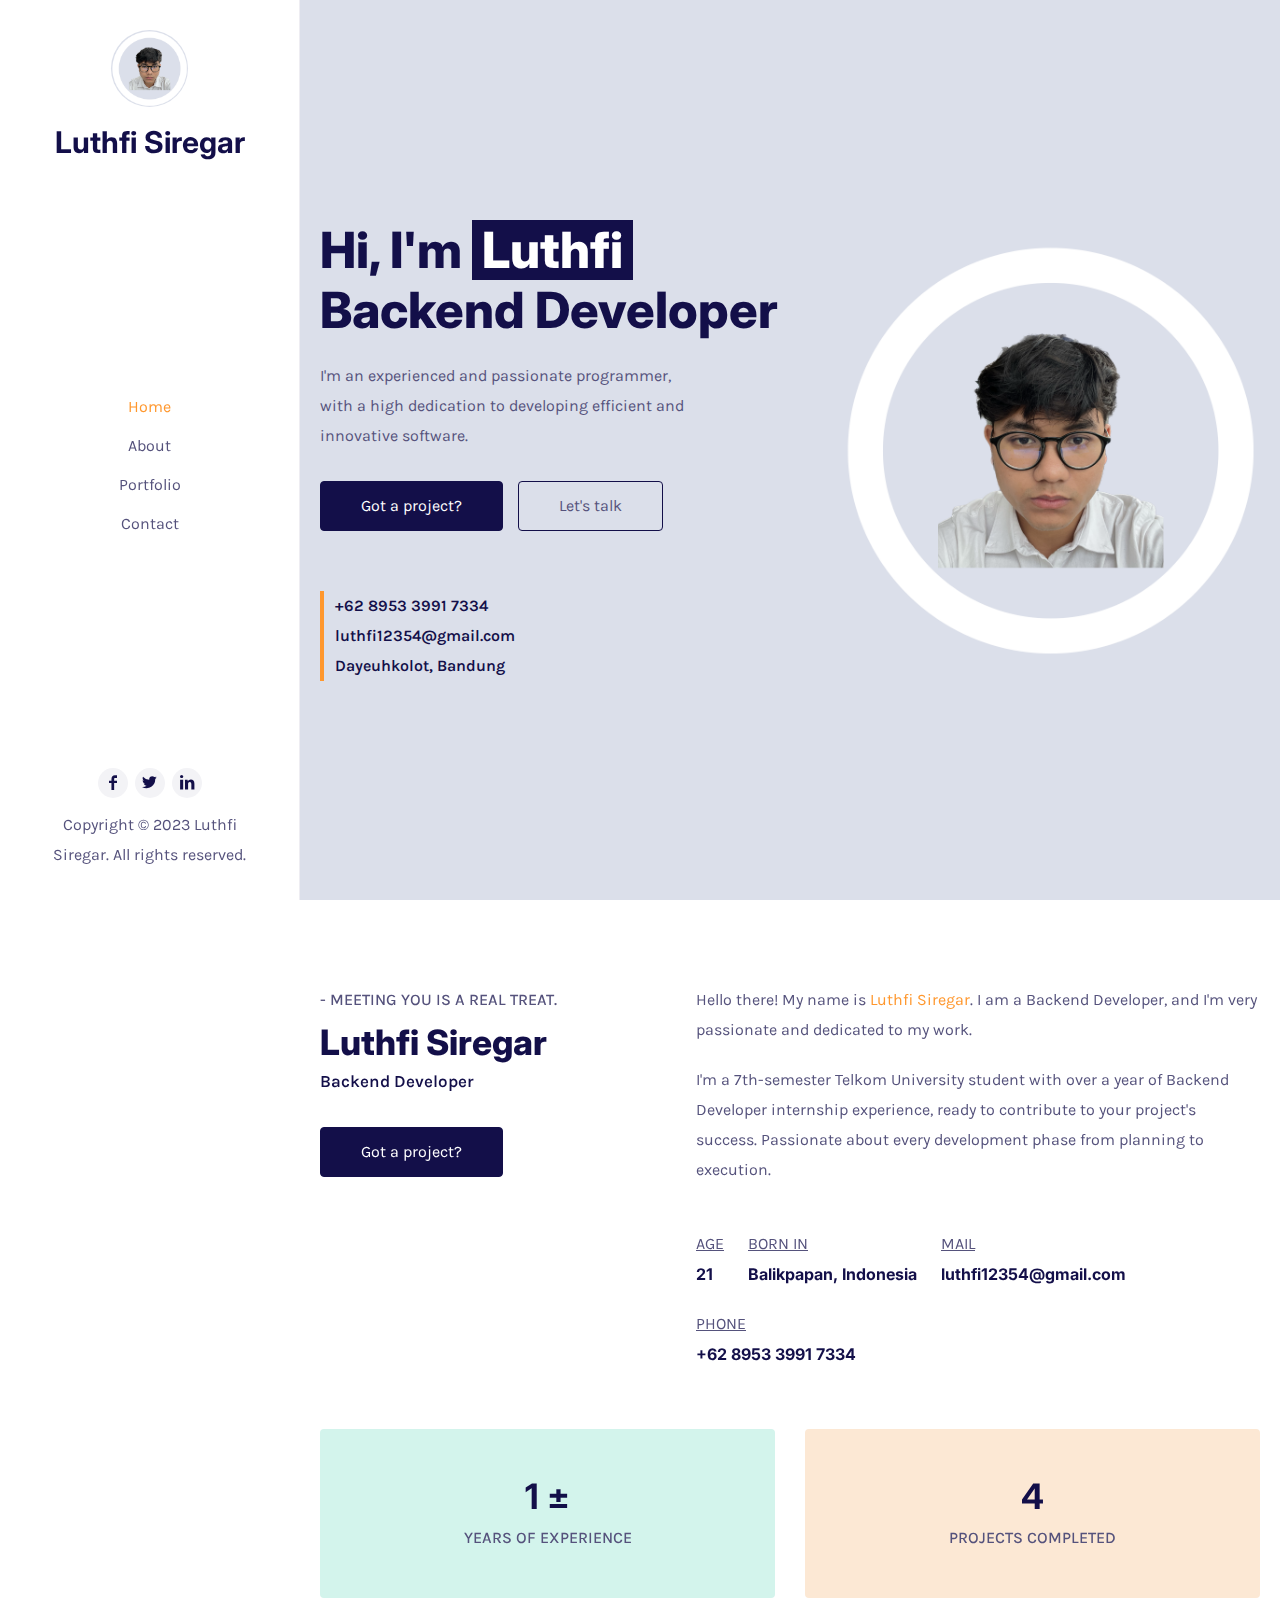
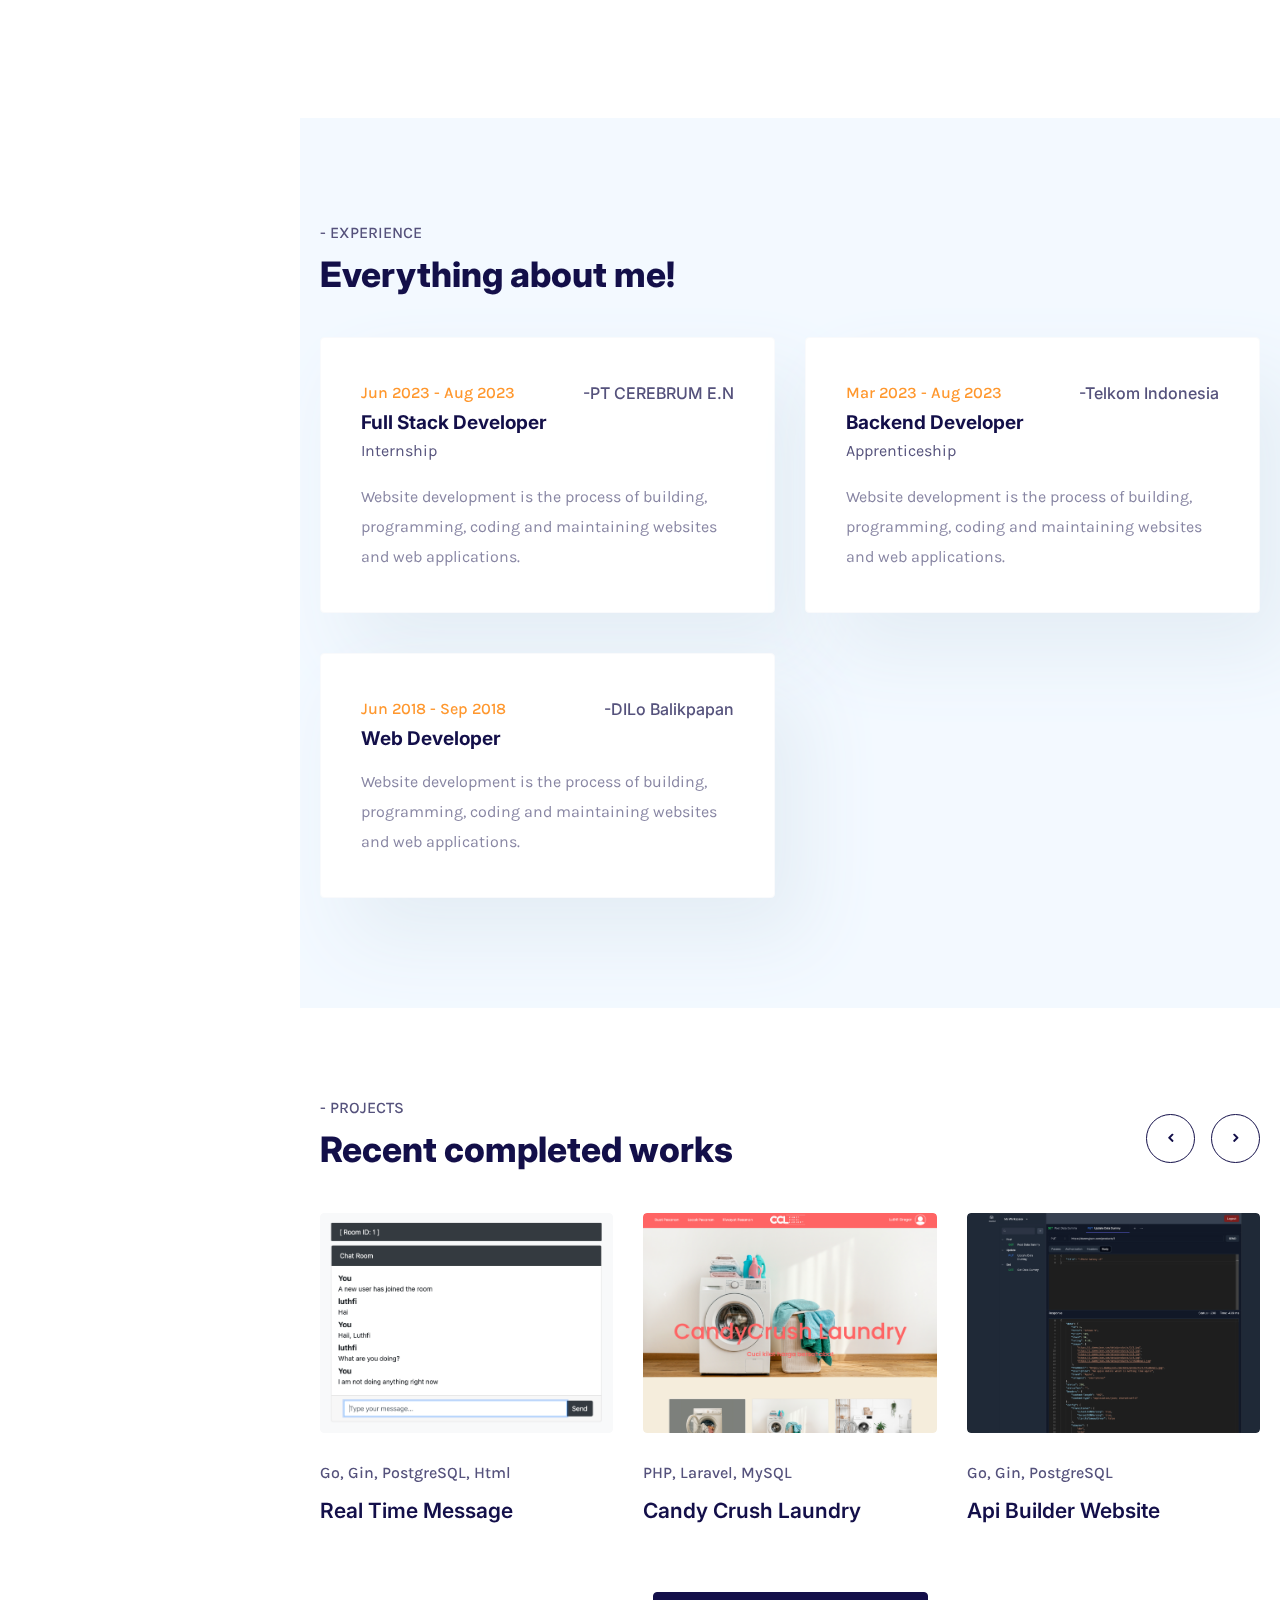
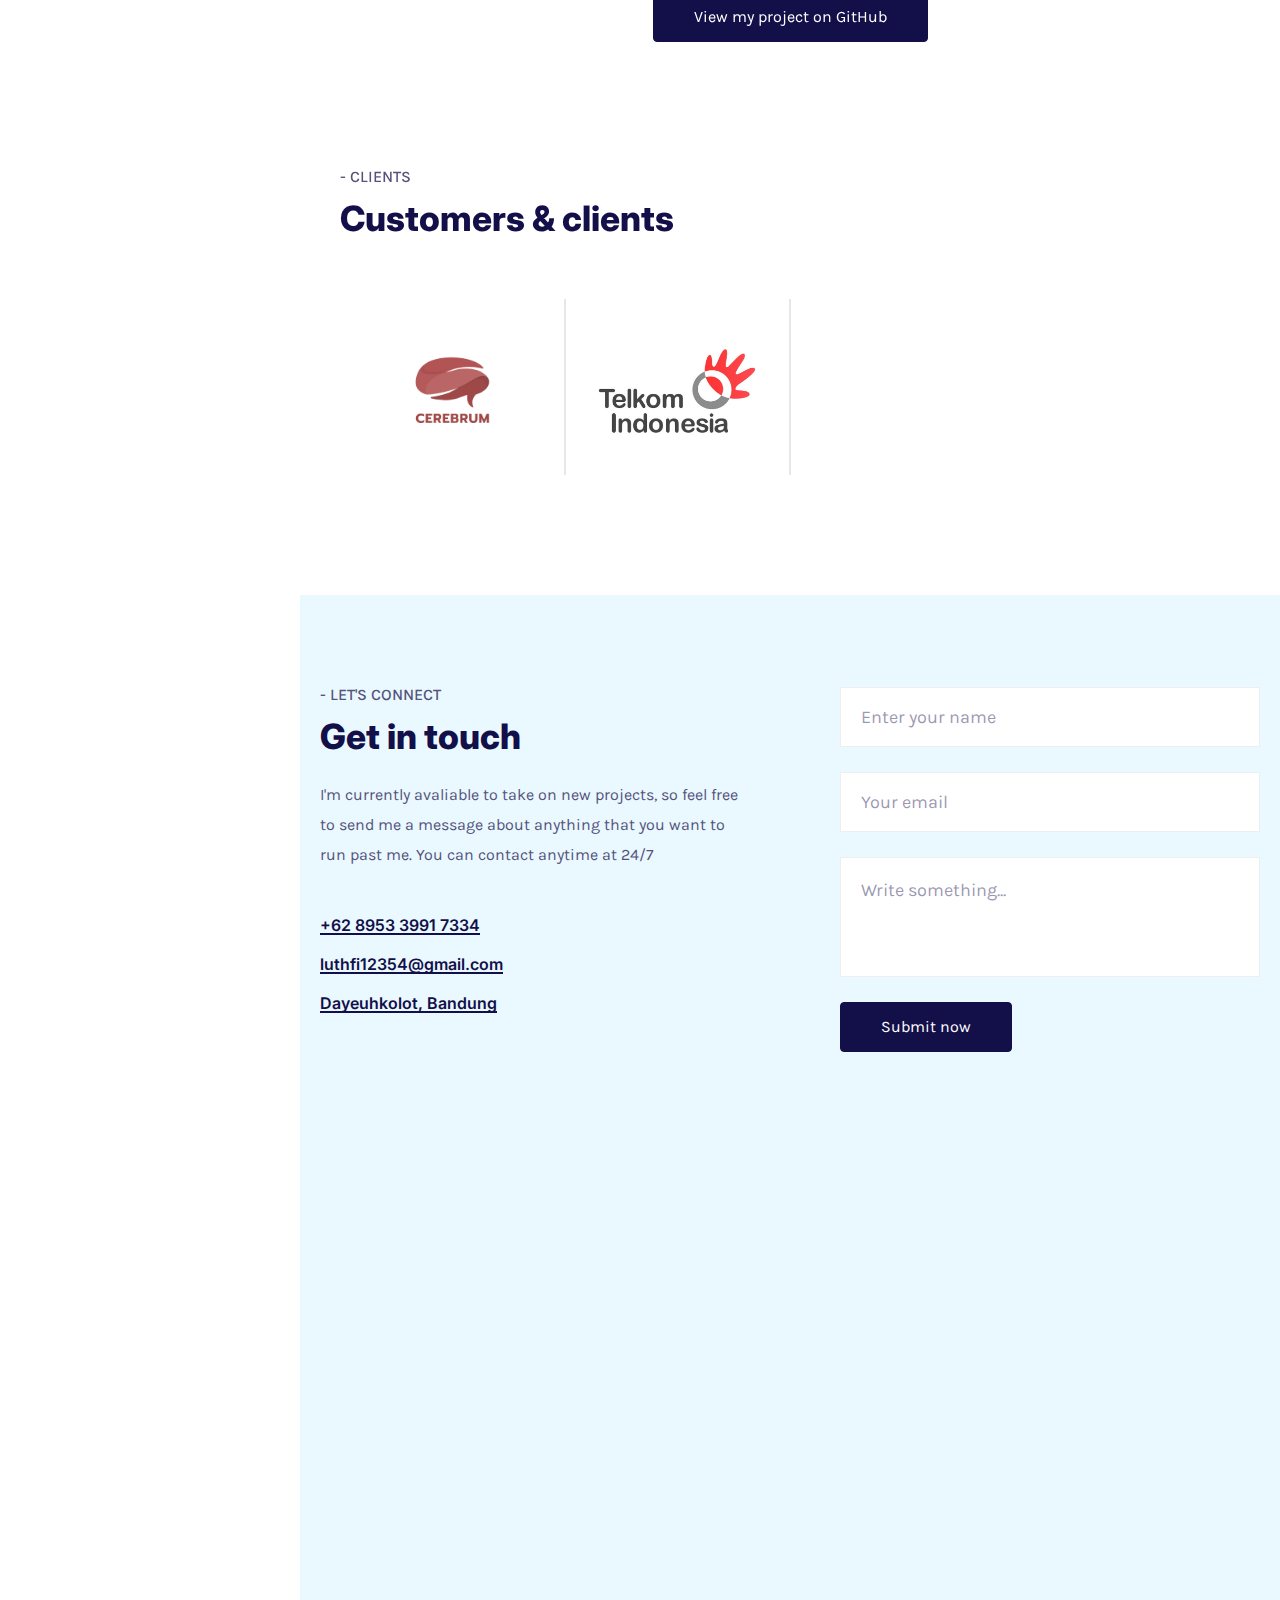
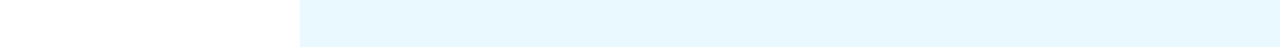
==== commit 297c05cb: "Update logo" ====
--- a/index.html
+++ b/index.html
@@ -38,8 +38,8 @@
         <div class="elisc_tm_topbar">
             <div class="topbar_inner">
                 <div class="logo" data-type="image">
-                    <a class="image" href="index.html#"><img src="img/logo/logo.png" alt /></a>
-                    <a class="text" href="index.html#"><span>Luthfi.S</span></a>
+                    <a class="image" href="#"><img src="img/logo/logo.png" alt /></a>
+                    <a class="text" href="#"><span>Luthfi.S</span></a>
                 </div>
                 <div class="trigger">
                     <div class="hamburger hamburger--slider">
@@ -58,25 +58,25 @@
                     </div>
                     <div class="menu_list">
                         <ul class="anchor_nav">
-                            <li class="current"><a href="index.html#home">Home</a></li>
-                            <li><a href="index.html#about">About</a></li>
-                            <!-- <li><a href="index.html#service">Services</a></li> -->
-                            <li><a href="index.html#portfolio">Portfolio</a></li>
-                            <!-- <li><a href="index.html#news">Blog</a></li> -->
-                            <li><a href="index.html#contact">Contact</a></li>
+                            <li class="current"><a href="#home">Home</a></li>
+                            <li><a href="#about">About</a></li>
+                            <!-- <li><a href="#service">Services</a></li> -->
+                            <li><a href="#portfolio">Portfolio</a></li>
+                            <!-- <li><a href="#news">Blog</a></li> -->
+                            <li><a href="#contact">Contact</a></li>
                         </ul>
                     </div>
                     <div class="social">
                         <ul>
-                            <li><a href="index.html#"><img class="svg" src="img/svg/social/facebook.svg"
+                            <li><a href="#"><img class="svg" src="img/svg/social/facebook.svg"
                                         alt /></a></li>
-                            <li><a href="index.html#"><img class="svg" src="img/svg/social/twitter.svg"
+                            <li><a href="#"><img class="svg" src="img/svg/social/twitter.svg"
                                         alt /></a></li>
-                            <li><a href="index.html#"><img class="svg" src="img/svg/social/instagram.svg"
+                            <li><a href="#"><img class="svg" src="img/svg/social/instagram.svg"
                                         alt /></a></li>
-                            <li><a href="index.html#"><img class="svg" src="img/svg/social/dribbble.svg"
+                            <li><a href="#"><img class="svg" src="img/svg/social/dribbble.svg"
                                         alt /></a></li>
-                            <li><a href="index.html#"><img class="svg" src="img/svg/social/tik-tok.svg"
+                            <li><a href="#"><img class="svg" src="img/svg/social/tik-tok.svg"
                                         alt /></a></li>
                         </ul>
                     </div>
@@ -102,20 +102,20 @@
                 </div>
                 <div class="menu scrollable">
                     <ul class="anchor_nav">
-                        <li class="current"><a href="index.html#home">Home</a></li>
-                        <li><a href="index.html#about">About</a></li>
-                        <!-- <li><a href="index.html#service">Services</a></li> -->
-                        <li><a href="index.html#portfolio">Portfolio</a></li>
-                        <!-- <li><a href="index.html#news">Blog</a></li> -->
-                        <li><a href="index.html#contact">Contact</a></li>
+                        <li class="current"><a href="#home">Home</a></li>
+                        <li><a href="#about">About</a></li>
+                        <!-- <li><a href="#service">Services</a></li> -->
+                        <li><a href="#portfolio">Portfolio</a></li>
+                        <!-- <li><a href="#news">Blog</a></li> -->
+                        <li><a href="#contact">Contact</a></li>
                     </ul>
                 </div>
                 <div class="copyright">
                     <div class="social">
                         <ul>
-                            <li><a href="index.html#"><i class="icon-facebook-1"></i></a></li>
-                            <li><a href="index.html#"><i class="icon-twitter-1"></i></a></li>
-                            <li><a href="index.html#"><i class="icon-linkedin-1"></i></a></li>
+                            <li><a href="#"><i class="icon-facebook-1"></i></a></li>
+                            <li><a href="#"><i class="icon-twitter-1"></i></a></li>
+                            <li><a href="#"><i class="icon-linkedin-1"></i></a></li>
                         </ul>
                     </div>
                     <div class="text">
@@ -155,10 +155,10 @@
                                     </div>
                                     <div class="buttons">
                                         <div class="elisc_tm_button">
-                                            <a class="anchor" href="index.html#portfolio">Got a project?</a>
+                                            <a class="anchor" href="#portfolio">Got a project?</a>
                                         </div>
                                         <div class="elisc_tm_button" data-style="border">
-                                            <a class="anchor" href="index.html#contact">Let's talk</a>
+                                            <a class="anchor" href="#contact">Let's talk</a>
                                         </div>
                                     </div>
                                     <div class="info">
@@ -170,7 +170,7 @@
                                                         data-cfemail="d9aaaca9a9b6abad99bcb5b0aabaf7bab6b4">[email&#160;protected]</span></a>
                                             </li> -->
                                             <li><a href="">luthfi12354@gmail.com</a></li>
-                                            <li><a class="href_location" href="index.html#">Dayeuhkolot, Bandung</a></li>
+                                            <li><a class="href_location" href="#">Dayeuhkolot, Bandung</a></li>
                                         </ul>
                                     </div>
                                 </div>
@@ -203,7 +203,7 @@
                                         </span>
                                     </div>
                                     <div class="elisc_tm_button">
-                                        <a class="anchor" href="index.html#portfolio">Got a project?</a>
+                                        <a class="anchor" href="#portfolio">Got a project?</a>
                                     </div>
                                 </div>
                                 <div class="right">
@@ -223,7 +223,7 @@
                                             </li>
                                             <li>
                                                 <span>Born In</span>
-                                                <span><a class="href_location" href="index.html#">Balikpapan,
+                                                <span><a class="href_location" href="#">Balikpapan,
                                                         Indonesia</a></span>
                                             </li>
                                             <!-- <li>
@@ -290,7 +290,7 @@
                                                     <p>Website development is the process of building, programming,
                                                         coding and maintaining websites and web applications.</p>
                                                 </div>
-                                                <a class="elisc_tm_full_link" href="index.html#"></a>
+                                                <a class="elisc_tm_full_link" href="#"></a>
 
                                                 <div class="hidden_details">
                                                     <div class="descriptions">
@@ -332,7 +332,7 @@
                                                     <p>Website development is the process of building, programming,
                                                         coding and maintaining websites and web applications.</p>
                                                 </div>
-                                                <a class="elisc_tm_full_link" href="index.html#"></a>
+                                                <a class="elisc_tm_full_link" href="#"></a>
 
                                                 <div class="hidden_details">
                                                     <div class="descriptions">
@@ -373,7 +373,7 @@
                                                     <p>Website development is the process of building, programming,
                                                         coding and maintaining websites and web applications.</p>
                                                 </div>
-                                                <a class="elisc_tm_full_link" href="index.html#"></a>
+                                                <a class="elisc_tm_full_link" href="#"></a>
 
                                                 <div class="hidden_details">
                                                     <div class="descriptions">
@@ -414,7 +414,7 @@
                                                     <p>Website development is the process of building, programming,
                                                         coding and maintaining websites and web applications.</p>
                                                 </div>
-                                                <a class="elisc_tm_full_link" href="index.html#"></a>
+                                                <a class="elisc_tm_full_link" href="#"></a>
 
                                                 <div class="hidden_details">
                                                     <div class="descriptions">
@@ -473,11 +473,11 @@
                                                     <p>Web development is the process of building, programming...</p>
                                                 </div>
                                                 <div class="elisc_tm_read_more">
-                                                    <a href="index.html#">Read More<span><img class="svg"
+                                                    <a href="#">Read More<span><img class="svg"
                                                                 src="img/svg/rightArrow.svg" alt /></span></a>
                                                 </div>
                                             </div>
-                                            <a class="elisc_tm_full_link" href="index.html#"></a>
+                                            <a class="elisc_tm_full_link" href="#"></a>
 
                                             <div class="hidden_details">
                                                 <div class="descriptions">
@@ -513,11 +513,11 @@
                                                     <p>Web development is the process of building, programming...</p>
                                                 </div>
                                                 <div class="elisc_tm_read_more">
-                                                    <a href="index.html#">Read More<span><img class="svg"
+                                                    <a href="#">Read More<span><img class="svg"
                                                                 src="img/svg/rightArrow.svg" alt /></span></a>
                                                 </div>
                                             </div>
-                                            <a class="elisc_tm_full_link" href="index.html#"></a>
+                                            <a class="elisc_tm_full_link" href="#"></a>
 
                                             <div class="hidden_details">
                                                 <div class="descriptions">
@@ -553,11 +553,11 @@
                                                     <p>Web development is the process of building, programming...</p>
                                                 </div>
                                                 <div class="elisc_tm_read_more">
-                                                    <a href="index.html#">Read More<span><img class="svg"
+                                                    <a href="#">Read More<span><img class="svg"
                                                                 src="img/svg/rightArrow.svg" alt /></span></a>
                                                 </div>
                                             </div>
-                                            <a class="elisc_tm_full_link" href="index.html#"></a>
+                                            <a class="elisc_tm_full_link" href="#"></a>
 
                                             <div class="hidden_details">
                                                 <div class="descriptions">
@@ -593,11 +593,11 @@
                                                     <p>Web development is the process of building, programming...</p>
                                                 </div>
                                                 <div class="elisc_tm_read_more">
-                                                    <a href="index.html#">Read More<span><img class="svg"
+                                                    <a href="#">Read More<span><img class="svg"
                                                                 src="img/svg/rightArrow.svg" alt /></span></a>
                                                 </div>
                                             </div>
-                                            <a class="elisc_tm_full_link" href="index.html#"></a>
+                                            <a class="elisc_tm_full_link" href="#"></a>
 
                                             <div class="hidden_details">
                                                 <div class="descriptions">
@@ -633,11 +633,11 @@
                                                     <p>Web development is the process of building, programming...</p>
                                                 </div>
                                                 <div class="elisc_tm_read_more">
-                                                    <a href="index.html#">Read More<span><img class="svg"
+                                                    <a href="#">Read More<span><img class="svg"
                                                                 src="img/svg/rightArrow.svg" alt /></span></a>
                                                 </div>
                                             </div>
-                                            <a class="elisc_tm_full_link" href="index.html#"></a>
+                                            <a class="elisc_tm_full_link" href="#"></a>
 
                                             <div class="hidden_details">
                                                 <div class="descriptions">
@@ -673,11 +673,11 @@
                                                     <p>Web development is the process of building, programming...</p>
                                                 </div>
                                                 <div class="elisc_tm_read_more">
-                                                    <a href="index.html#">Read More<span><img class="svg"
+                                                    <a href="#">Read More<span><img class="svg"
                                                                 src="img/svg/rightArrow.svg" alt /></span></a>
                                                 </div>
                                             </div>
-                                            <a class="elisc_tm_full_link" href="index.html#"></a>
+                                            <a class="elisc_tm_full_link" href="#"></a>
 
                                             <div class="hidden_details">
                                                 <div class="descriptions">
@@ -728,9 +728,9 @@
                                     <h3>Recent completed works</h3>
                                 </div>
                                 <div class="buttons">
-                                    <a class="prev_button" href="index.html#"><img class="svg"
+                                    <a class="prev_button" href="#"><img class="svg"
                                             src="img/svg/prev.svg" alt /></a>
-                                    <a class="next_button" href="index.html#"><img class="svg"
+                                    <a class="next_button" href="#"><img class="svg"
                                             src="img/svg/next.svg" alt /></a>
                                 </div>
                             </div>
@@ -745,7 +745,7 @@
                                                     href="https://luthfi55.github.io/"></a>
                                             </div>
                                             <div class="details">
-                                                <span class="category"><a href="index.html#portfolio">Go, Gin, PostgreSQL, Html</a></span>
+                                                <span class="category"><a href="#portfolio">Go, Gin, PostgreSQL, Html</a></span>
                                                 <h3 class="title"><a href="https://luthfi55.github.io/" target="_blank">Real Time Message</a></h3>
                                             </div>
                                         </div>
@@ -759,7 +759,7 @@
                                                     href="https://candycrushlaundry.000webhostapp.com/"></a>
                                             </div>
                                             <div class="details">
-                                                <span class="category"><a href="index.html#portfolio">PHP, Laravel, MySQL</a></span>
+                                                <span class="category"><a href="#portfolio">PHP, Laravel, MySQL</a></span>
                                                 <h3 class="title"><a href="https://candycrushlaundry.000webhostapp.com/" target="_blank">Candy Crush Laundry</a></h3>
                                             </div>
                                         </div>
@@ -773,7 +773,7 @@
                                                     href="https://api-builder-ten.vercel.app/"></a>
                                             </div>
                                             <div class="details">
-                                                <span class="category"><a href="index.html#portfolio">Go, Gin, PostgreSQL</a></span>
+                                                <span class="category"><a href="#portfolio">Go, Gin, PostgreSQL</a></span>
                                                 <h3 class="title"><a href="https://api-builder-ten.vercel.app/" target="_blank">Api Builder Website</a></h3>
                                             </div>
                                         </div>
@@ -787,7 +787,7 @@
                                                     href="https://github.com/luthfi55/BMT"></a>
                                             </div>
                                             <div class="details">
-                                                <span class="category"><a href="index.html#portfolio">PHP, Laravel, MySQL, Midtrans</a></span>
+                                                <span class="category"><a href="#portfolio">PHP, Laravel, MySQL, Midtrans</a></span>
                                                 <h3 class="title"><a
                                                         href="https://github.com/luthfi55/BMT" target="_blank">BMT - Money lending web</a></h3>
                                             </div>
@@ -812,49 +812,49 @@
                                     <li>
                                         <div class="list_inner">
                                             <img src="img/partners/cerebrum.png" alt />
-                                            <a class="elisc_tm_full_link" a href="index.html#"></a>
+                                            <a class="elisc_tm_full_link" a href="#"></a>
                                         </div>
                                     </li>
                                     <li>
                                         <div class="list_inner">
                                             <img src="img/partners/logo-telkom-indonesia.jpg" alt />
-                                            <a class="elisc_tm_full_link" a href="index.html#"></a>
+                                            <a class="elisc_tm_full_link" a href="#"></a>
                                         </div>
                                     </li>
                                     <!-- <li>
                                         <div class="list_inner">
                                             <img src="img/partners/3.png" alt />
-                                            <a class="elisc_tm_full_link" a href="index.html#"></a>
+                                            <a class="elisc_tm_full_link" a href="#"></a>
                                         </div>
                                     </li>
                                     <li>
                                         <div class="list_inner">
                                             <img src="img/partners/4.png" alt />
-                                            <a class="elisc_tm_full_link" a href="index.html#"></a>
+                                            <a class="elisc_tm_full_link" a href="#"></a>
                                         </div>
                                     </li>
                                     <li>
                                         <div class="list_inner">
                                             <img src="img/partners/5.png" alt />
-                                            <a class="elisc_tm_full_link" a href="index.html#"></a>
+                                            <a class="elisc_tm_full_link" a href="#"></a>
                                         </div>
                                     </li>
                                     <li>
                                         <div class="list_inner">
                                             <img src="img/partners/6.png" alt />
-                                            <a class="elisc_tm_full_link" a href="index.html#"></a>
+                                            <a class="elisc_tm_full_link" a href="#"></a>
                                         </div>
                                     </li>
                                     <li>
                                         <div class="list_inner">
                                             <img src="img/partners/7.png" alt />
-                                            <a class="elisc_tm_full_link" a href="index.html#"></a>
+                                            <a class="elisc_tm_full_link" a href="#"></a>
                                         </div>
                                     </li>
                                     <li>
                                         <div class="list_inner">
                                             <img src="img/partners/8.png" alt />
-                                            <a class="elisc_tm_full_link" a href="index.html#"></a>
+                                            <a class="elisc_tm_full_link" a href="#"></a>
                                         </div>
                                     </li> -->
                                 </ul>
@@ -941,7 +941,7 @@
                                             <h3>My blog &amp; news</h3>
                                         </div>
                                         <div class="elisc_tm_button">
-                                            <a class="anchor" href="index.html#contact">Get in touch</a>
+                                            <a class="anchor" href="#contact">Get in touch</a>
                                         </div>
                                     </div>
                                 </div>
@@ -958,12 +958,12 @@
                                                                 <span>April 12, 2023</span>
                                                             </div>
                                                             <div class="title">
-                                                                <h3><a href="index.html#">12 unique examples of
+                                                                <h3><a href="#">12 unique examples of
                                                                         portfolio websites</a></h3>
                                                             </div>
                                                         </div>
                                                         <div class="elisc_tm_read_more">
-                                                            <a class="line_effect" href="index.html#">Learn
+                                                            <a class="line_effect" href="#">Learn
                                                                 More<span><img class="svg" src="img/svg/rightArrow.svg"
                                                                         alt /></span></a>
                                                         </div>
@@ -1007,12 +1007,12 @@
                                                                 <span>April 01, 2023</span>
                                                             </div>
                                                             <div class="title">
-                                                                <h3><a href="index.html#">Dealing with spring
+                                                                <h3><a href="#">Dealing with spring
                                                                         allergy symptoms</a></h3>
                                                             </div>
                                                         </div>
                                                         <div class="elisc_tm_read_more">
-                                                            <a class="line_effect" href="index.html#">Learn
+                                                            <a class="line_effect" href="#">Learn
                                                                 More<span><img class="svg" src="img/svg/rightArrow.svg"
                                                                         alt /></span></a>
                                                         </div>
@@ -1056,12 +1056,12 @@
                                                                 <span>March 30, 2023</span>
                                                             </div>
                                                             <div class="title">
-                                                                <h3><a href="index.html#">Why we should read
+                                                                <h3><a href="#">Why we should read
                                                                         fewer books</a></h3>
                                                             </div>
                                                         </div>
                                                         <div class="elisc_tm_read_more">
-                                                            <a class="line_effect" href="index.html#">Learn
+                                                            <a class="line_effect" href="#">Learn
                                                                 More<span><img class="svg" src="img/svg/rightArrow.svg"
                                                                         alt /></span></a>
                                                         </div>
@@ -1105,12 +1105,12 @@
                                                                 <span>March 15, 2023</span>
                                                             </div>
                                                             <div class="title">
-                                                                <h3><a href="index.html#">Skills and tools for
+                                                                <h3><a href="#">Skills and tools for
                                                                         efficient web design</a></h3>
                                                             </div>
                                                         </div>
                                                         <div class="elisc_tm_read_more">
-                                                            <a class="line_effect" href="index.html#">Learn
+                                                            <a class="line_effect" href="#">Learn
                                                                 More<span><img class="svg" src="img/svg/rightArrow.svg"
                                                                         alt /></span></a>
                                                         </div>
@@ -1154,12 +1154,12 @@
                                                                 <span>Feb 20, 2023</span>
                                                             </div>
                                                             <div class="title">
-                                                                <h3><a href="index.html#">How to use python for
+                                                                <h3><a href="#">How to use python for
                                                                         web scraping</a></h3>
                                                             </div>
                                                         </div>
                                                         <div class="elisc_tm_read_more">
-                                                            <a class="line_effect" href="index.html#">Learn
+                                                            <a class="line_effect" href="#">Learn
                                                                 More<span><img class="svg" src="img/svg/rightArrow.svg"
                                                                         alt /></span></a>
                                                         </div>
@@ -1203,12 +1203,12 @@
                                                                 <span>Feb 11, 2023</span>
                                                             </div>
                                                             <div class="title">
-                                                                <h3><a href="index.html#">Best wireframe tools
+                                                                <h3><a href="#">Best wireframe tools
                                                                         for web designers</a></h3>
                                                             </div>
                                                         </div>
                                                         <div class="elisc_tm_read_more">
-                                                            <a class="line_effect" href="index.html#">Learn
+                                                            <a class="line_effect" href="#">Learn
                                                                 More<span><img class="svg" src="img/svg/rightArrow.svg"
                                                                         alt /></span></a>
                                                         </div>
@@ -1252,12 +1252,12 @@
                                                                 <span>Jan 31, 2023</span>
                                                             </div>
                                                             <div class="title">
-                                                                <h3><a href="index.html#">Why we’re crazy about
+                                                                <h3><a href="#">Why we’re crazy about
                                                                         animations</a></h3>
                                                             </div>
                                                         </div>
                                                         <div class="elisc_tm_read_more">
-                                                            <a class="line_effect" href="index.html#">Learn
+                                                            <a class="line_effect" href="#">Learn
                                                                 More<span><img class="svg" src="img/svg/rightArrow.svg"
                                                                         alt /></span></a>
                                                         </div>
@@ -1326,7 +1326,7 @@
                                                     href="">luthfi12354@gmail.com</a>
                                             </li>
                                             <li>
-                                                <a class="href_location" href="index.html#">Dayeuhkolot, Bandung</a>
+                                                <a class="href_location" href="#">Dayeuhkolot, Bandung</a>
                                             </li>
                                         </ul>
                                     </div>
@@ -1354,7 +1354,7 @@
                                                 <textarea id="message" placeholder="Write something..."></textarea>
                                             </div>
                                             <div class="elisc_tm_button">
-                                                <a id="send_message" href="index.html#">Submit now</a>
+                                                <a id="send_message" href="#">Submit now</a>
                                             </div>
 
                                         </form>
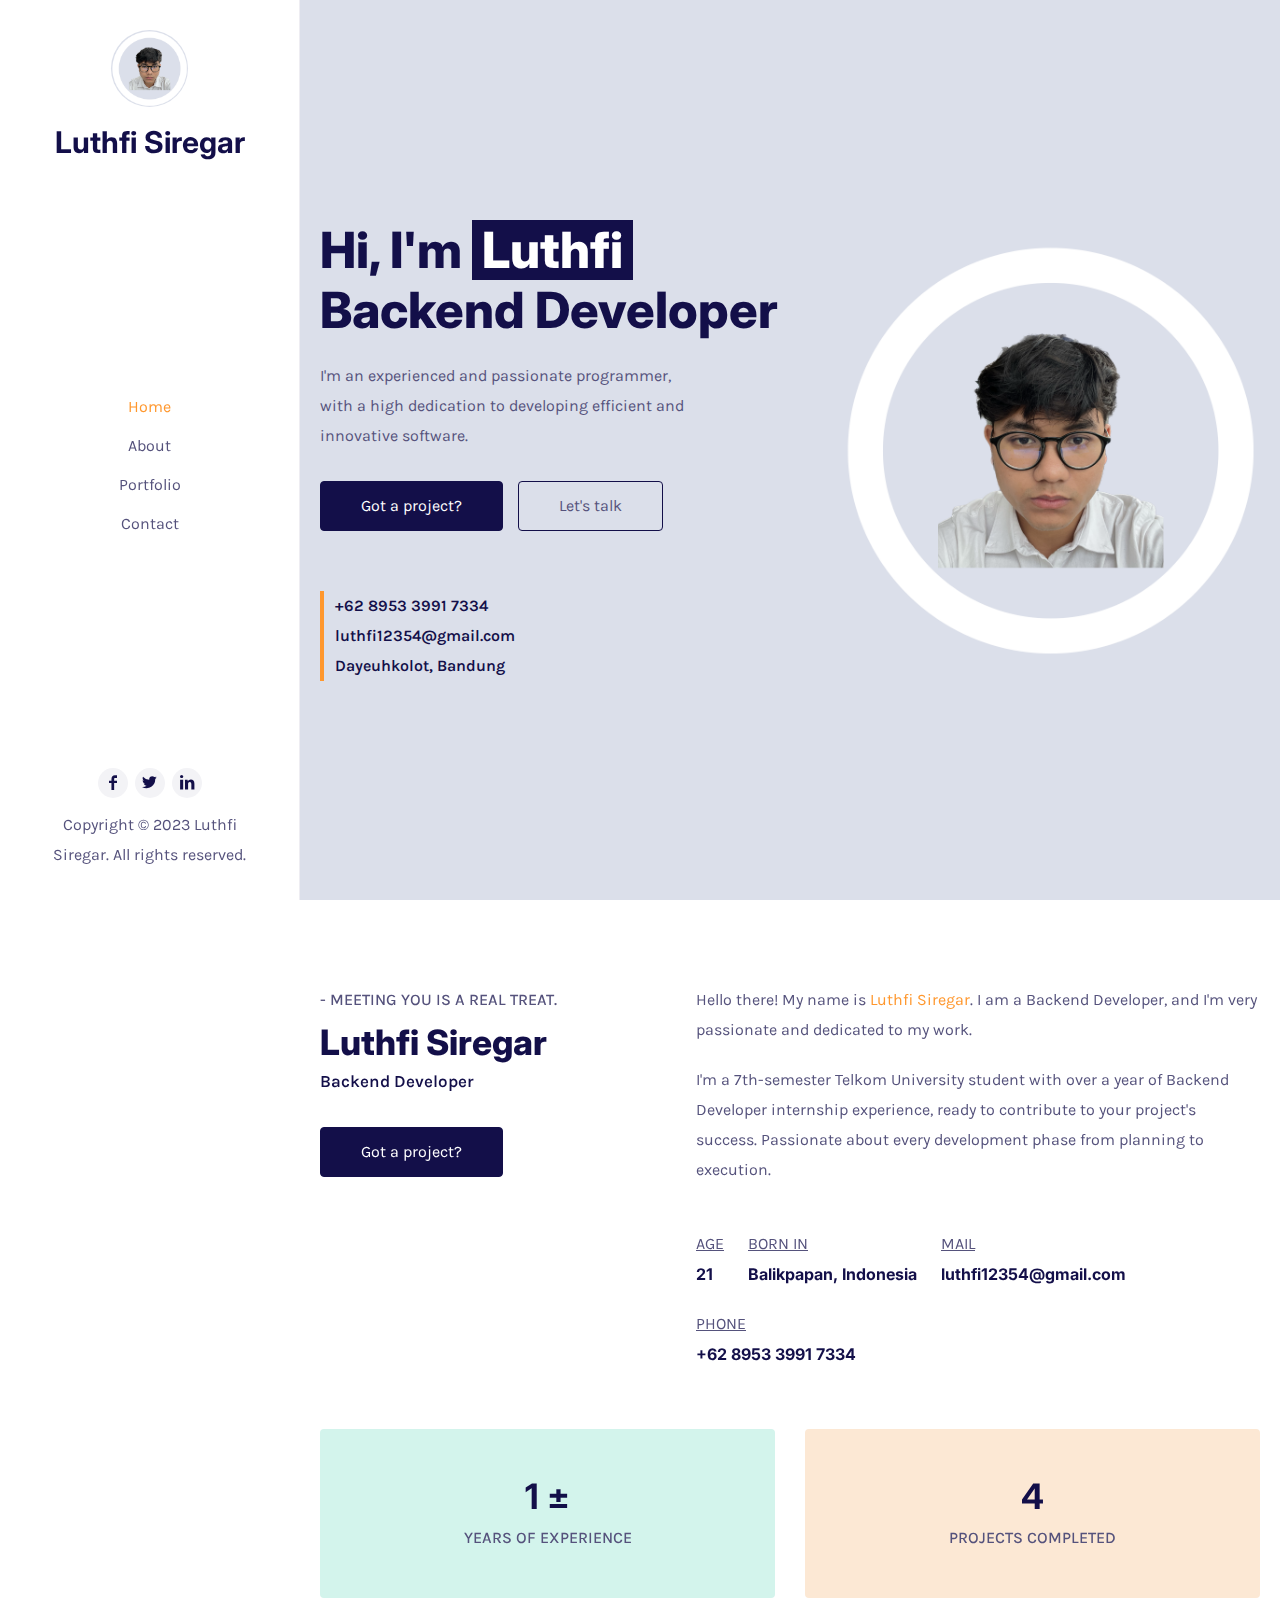
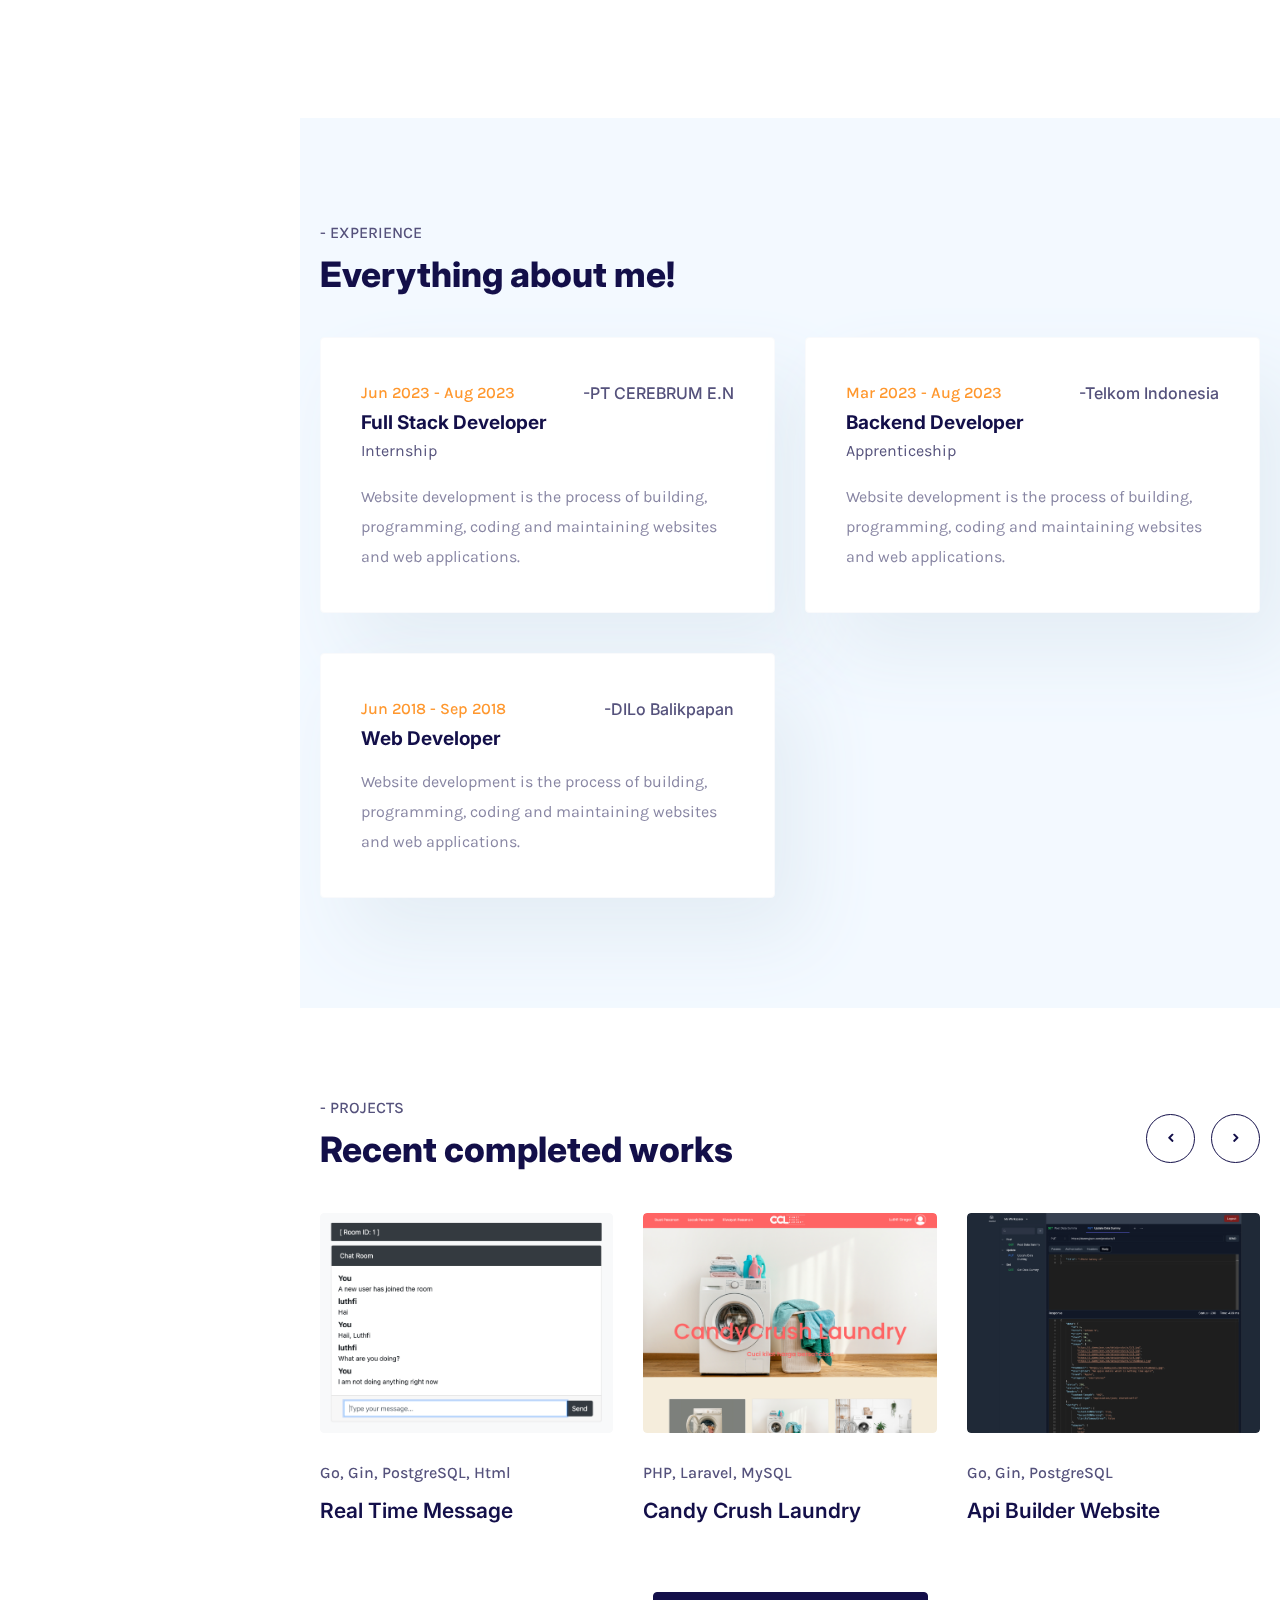
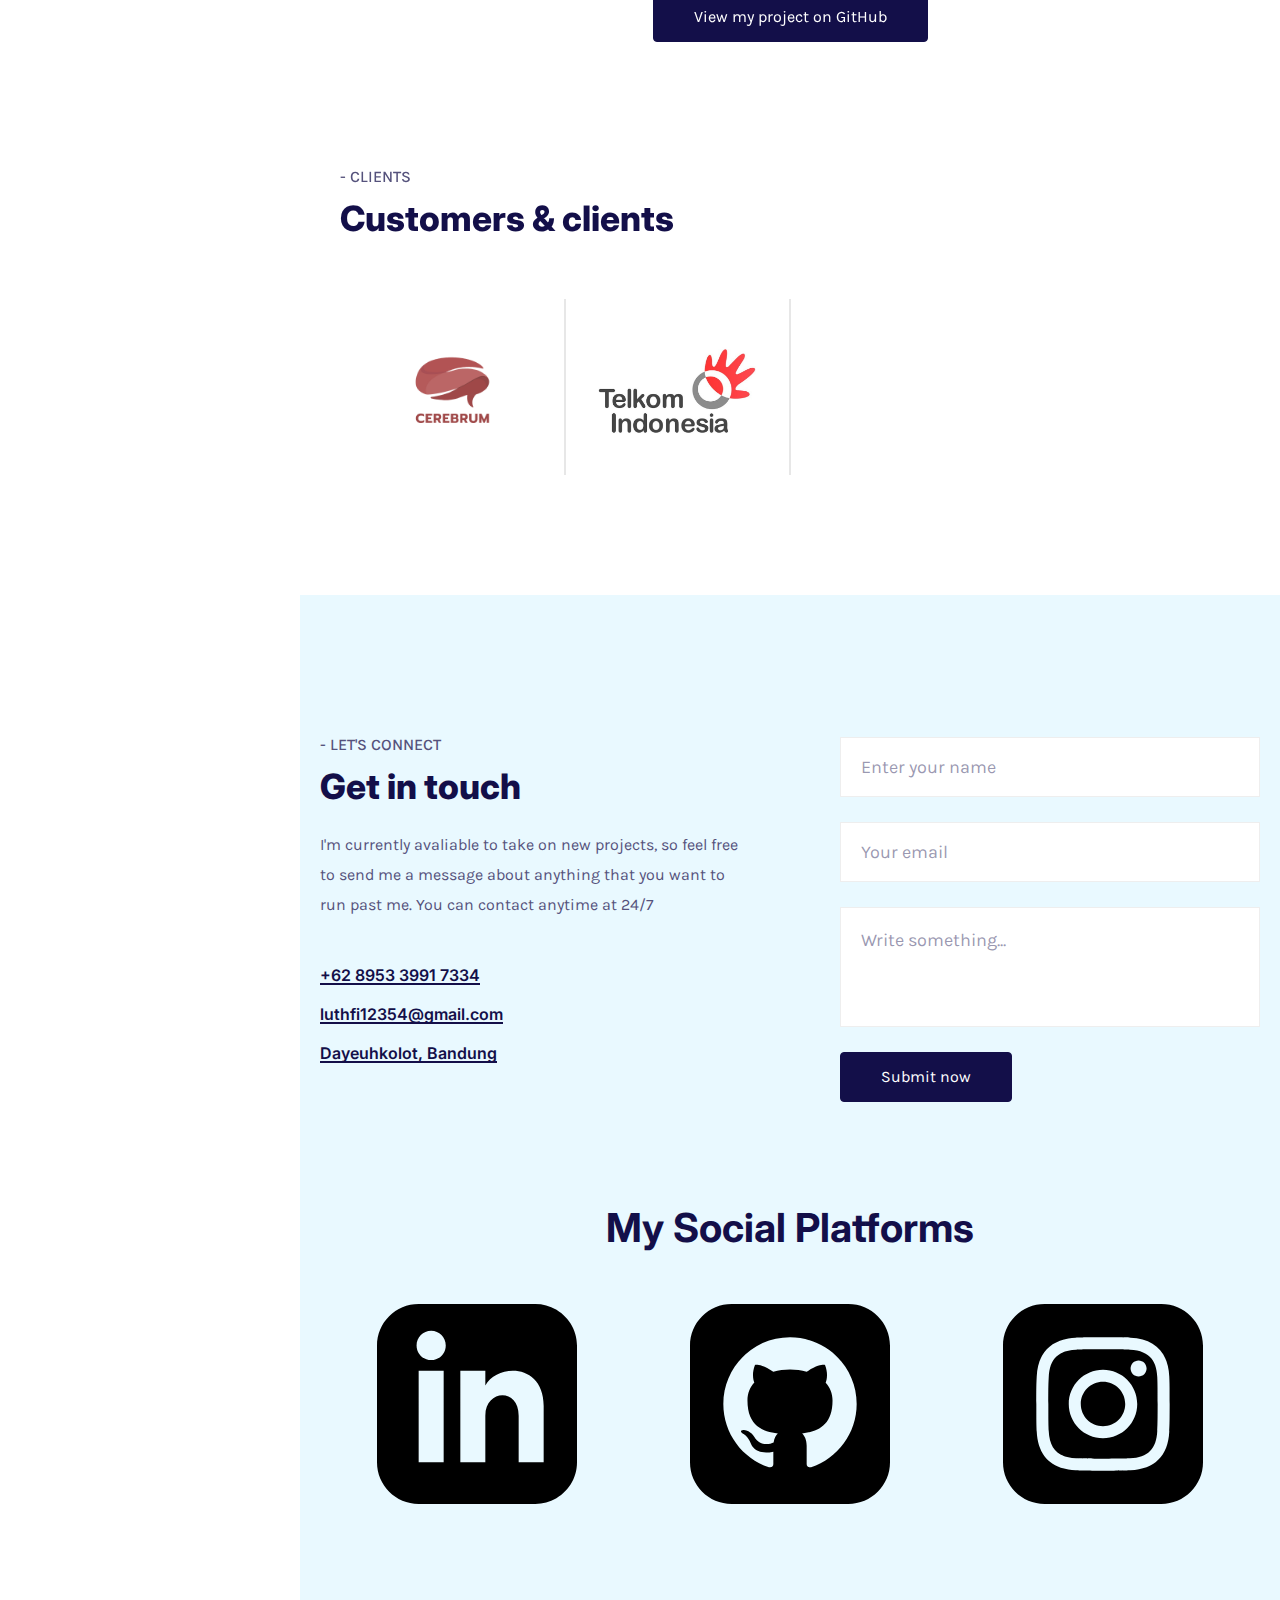
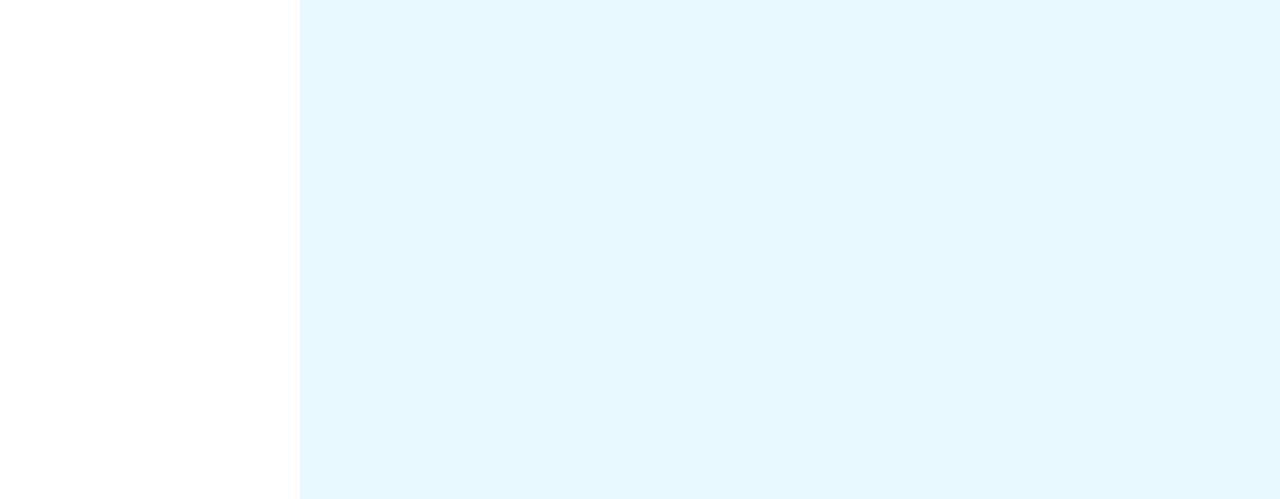
==== commit 3894f08c: "Add social media" ====
--- a/index.html
+++ b/index.html
@@ -1360,7 +1360,28 @@
                                         </form>
                                     </div>
                                 </div>
+                            </div>                                                        
+                            <!-- <div class="elisc_tm_title_social">                                -->
+                                <!-- <span>- Let's Connect</span> -->
+                                <!-- <h3>My Social Platforms</h3> -->
+                            <!-- </div>     -->
+                            <div class="elisc_tm_social">
+                                <h3>My Social Platforms</h3>
+                                <ul>
+                                    <li><a href="https://www.linkedin.com/in/luthfisiregar/" target="_blank"><img class="social_image" src="img/svg/social/linkedin.svg"
+                                                alt /> 
+                                            </a></li>
+                                    <li><a href="https://github.com/luthfi55" target="_blank"><img class="social_image" src="img/svg/social/github.svg"
+                                                alt /> </a></li>
+                                    <li><a href="https://www.instagram.com/luthfi.s/" target="_blank"><img class="social_image" src="img/svg/social/instagram-2.svg"
+                                                alt /></a></li>                                    
+                                </ul>                                
                             </div>
+                            <!-- <div class="text">
+                                <p>I'm currently avaliable to take on new projects, so feel free to send me a
+                                    message about anything that you want to run past me. You can contact anytime
+                                    at 24/7</p>
+                            </div> -->
                             <div class="elisc_tm_map">
                                 <div class="mapouter">
                                     <div class="gmap_canvas"><iframe width="100%" height="375" id="gmap_canvas"
--- a/css/style.css
+++ b/css/style.css
@@ -2030,10 +2030,54 @@
     font-weight: 500
 }
 
+.elisc_tm_social {
+    justify-content: space-between;
+    float: center;
+    margin-top: 50px;        
+}
+.elisc_tm_social h3 {
+    padding-top: 100px;
+    width: 100%;
+    font-size: 40px;     
+    display: flex; /* Menggunakan flexbox untuk mengatur konten di dalam li */
+    justify-content: center;   
+}
+
+.elisc_tm_social ul li {
+    width: 33.333%;
+    float: left;
+    margin-top: 50px;
+    margin-bottom: 30px;      
+    display: flex; /* Menggunakan flexbox untuk mengatur konten di dalam li */
+    justify-content: center;   
+}
+
+.social_image{
+    width: 200px;    
+}
+
+@media (max-width: 1600) {
+    .social_image {
+        width: 200px;
+    }
+}
+
+@media (max-width: 1040) {
+    .social_image {
+        width: 150px;
+    }
+}
+
+@media (max-width: 768px) {
+    .social_image {
+        width: 100px;
+    }
+}
+
 .elisc_tm_map {
     width: 100%;
     float: left;
-    margin-top: 100px;
+    margin-top: 70px;
     margin-bottom: 120px
 }
 
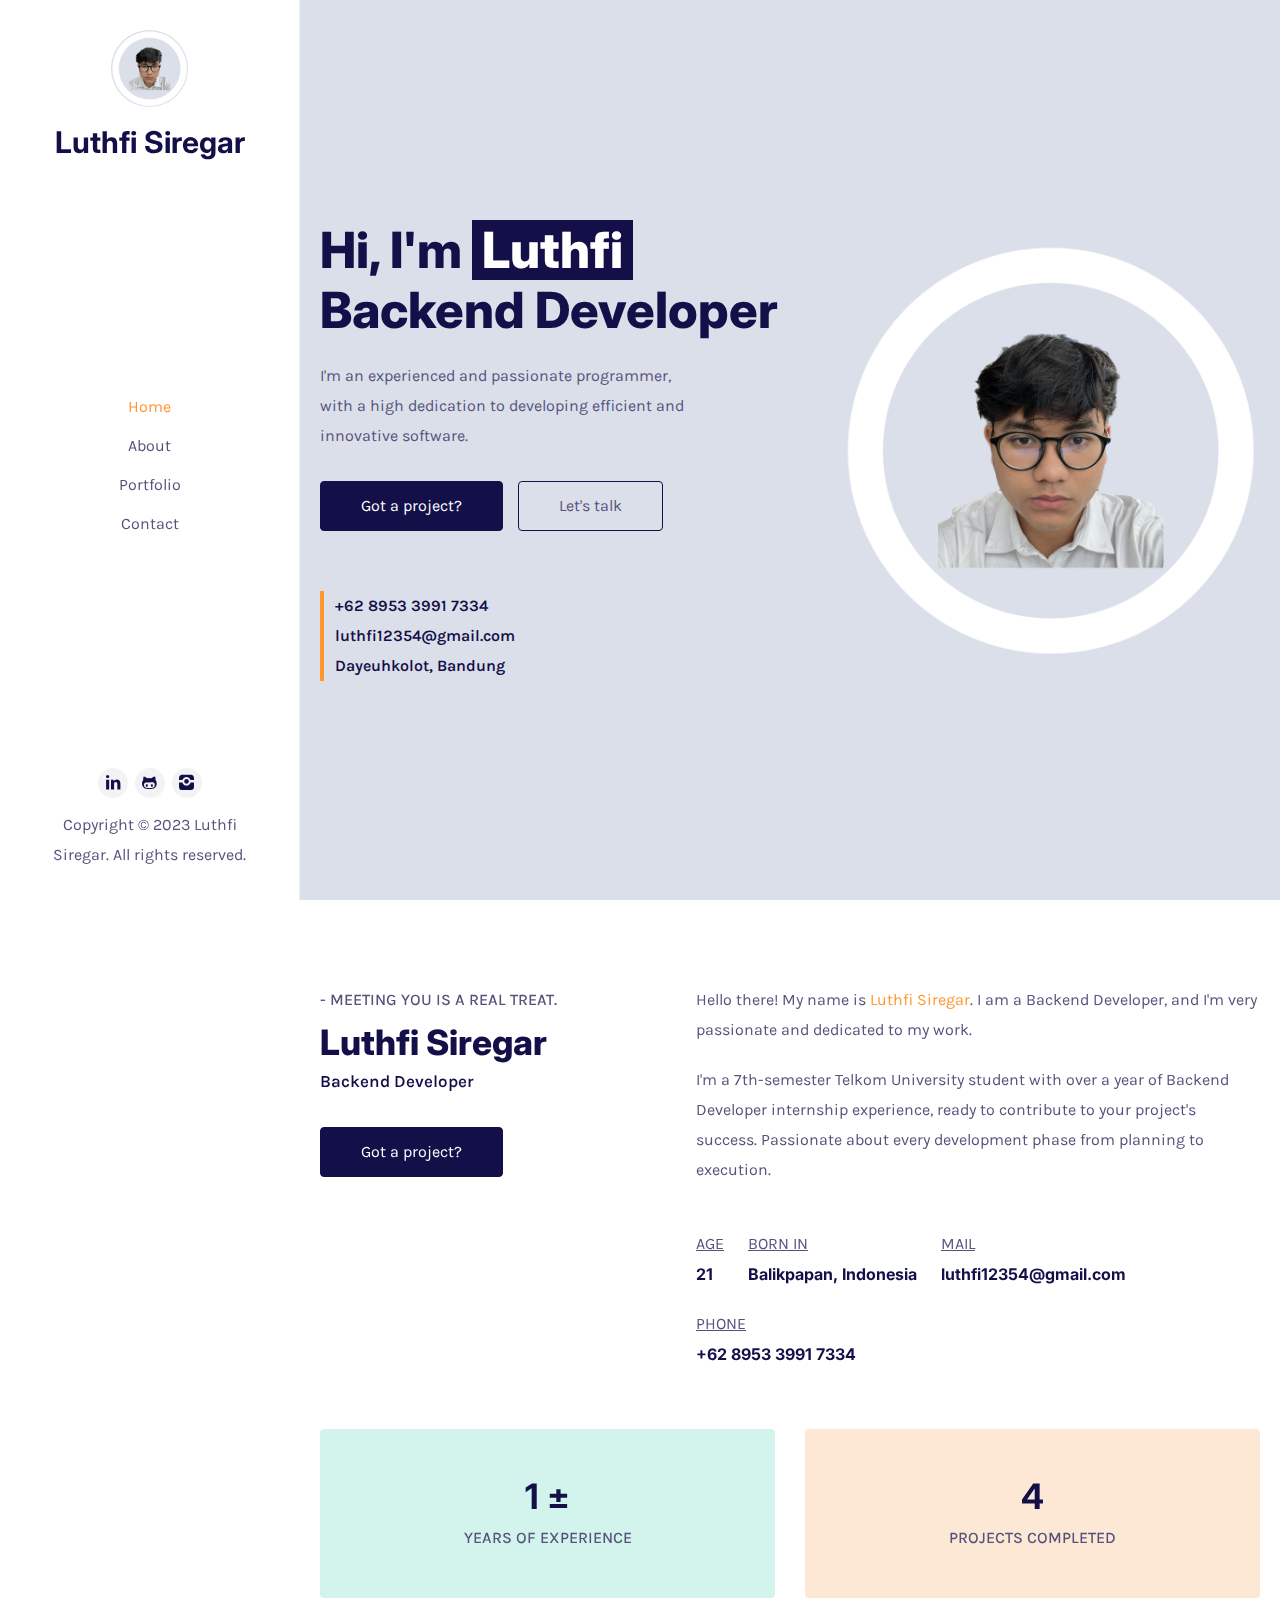
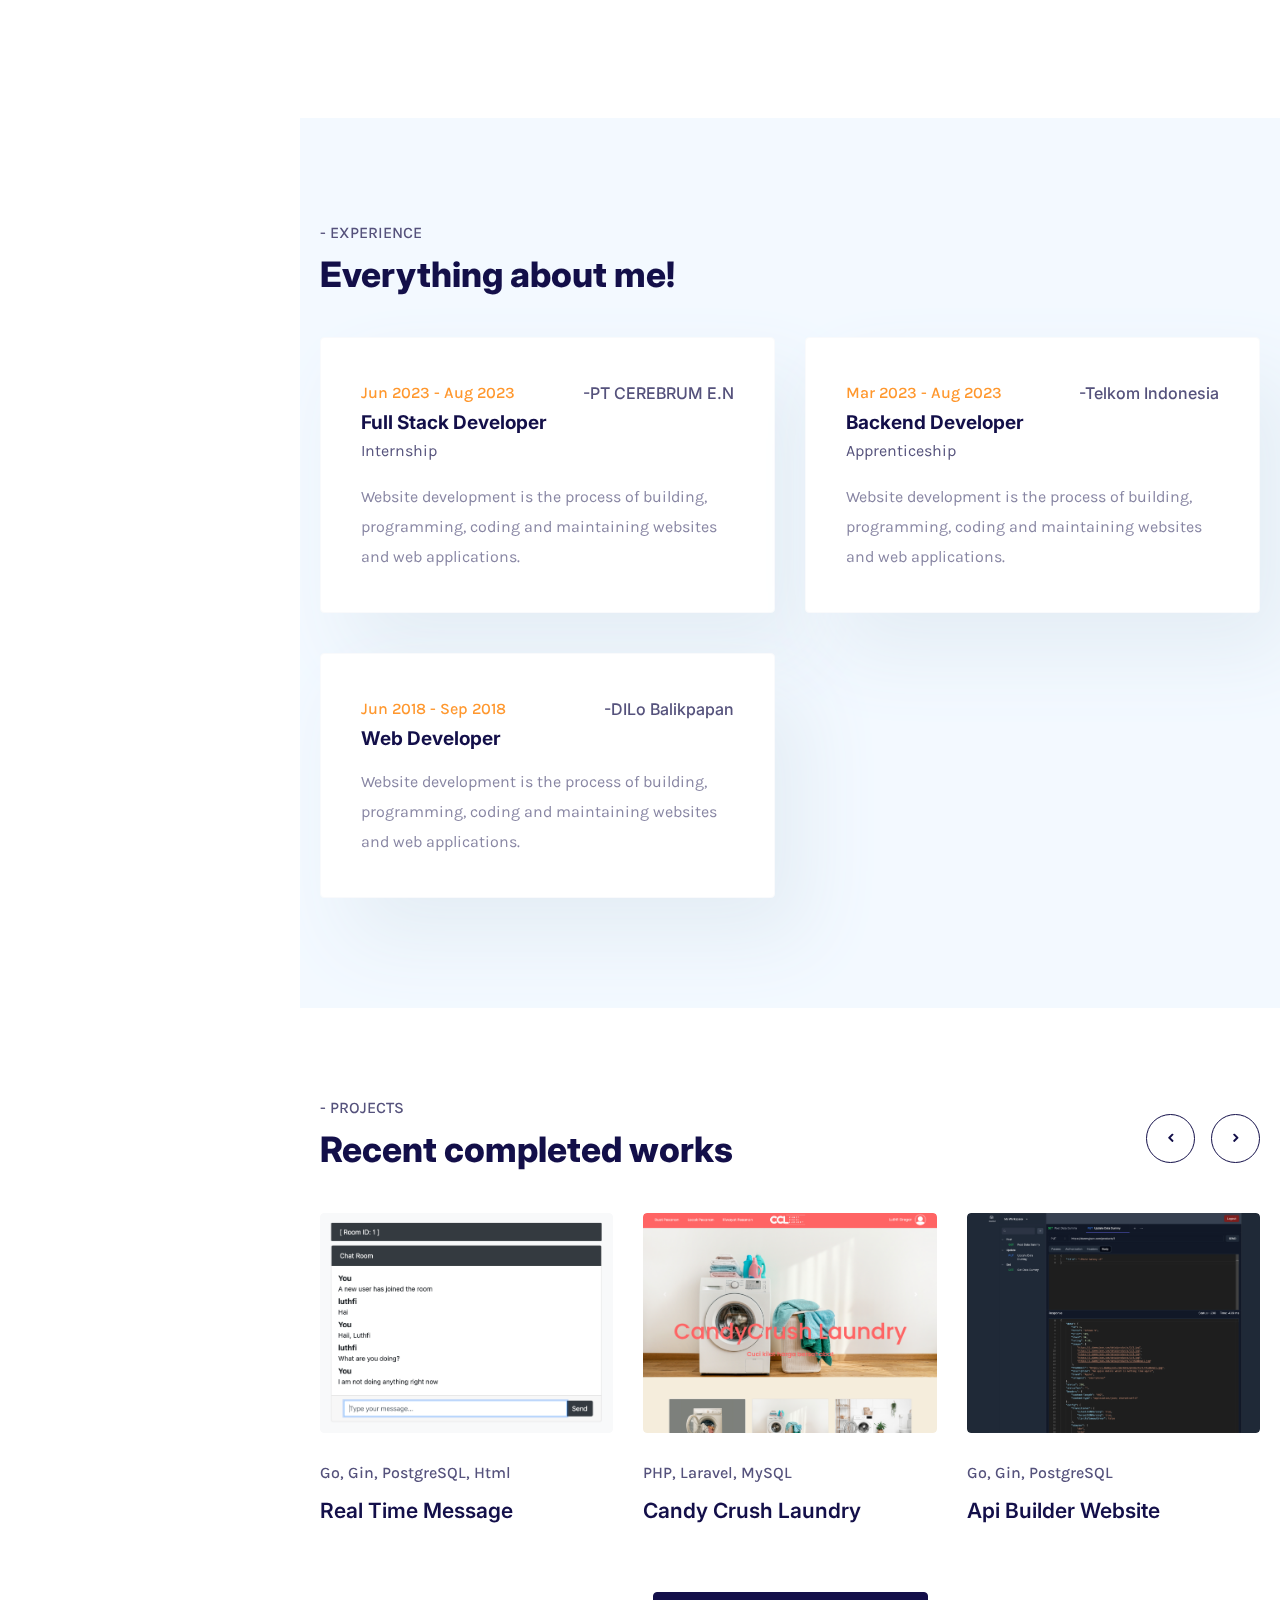
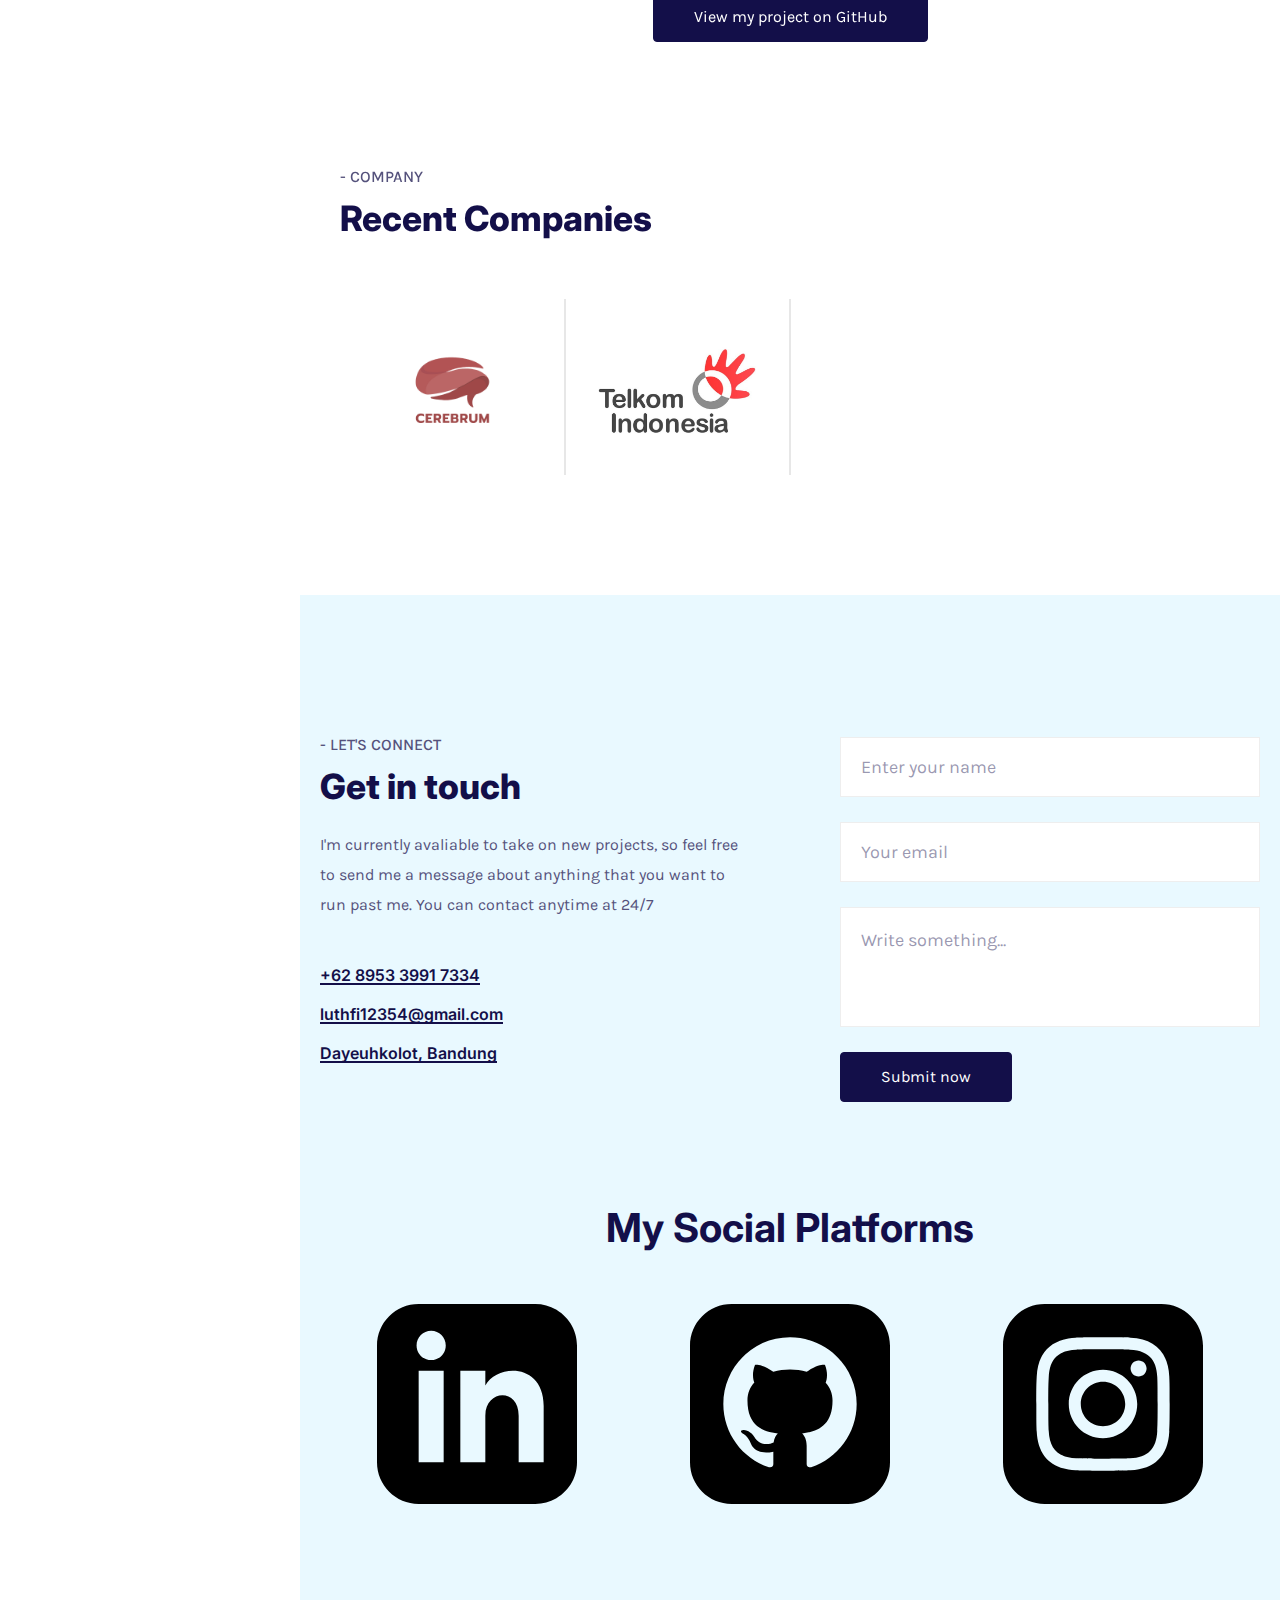
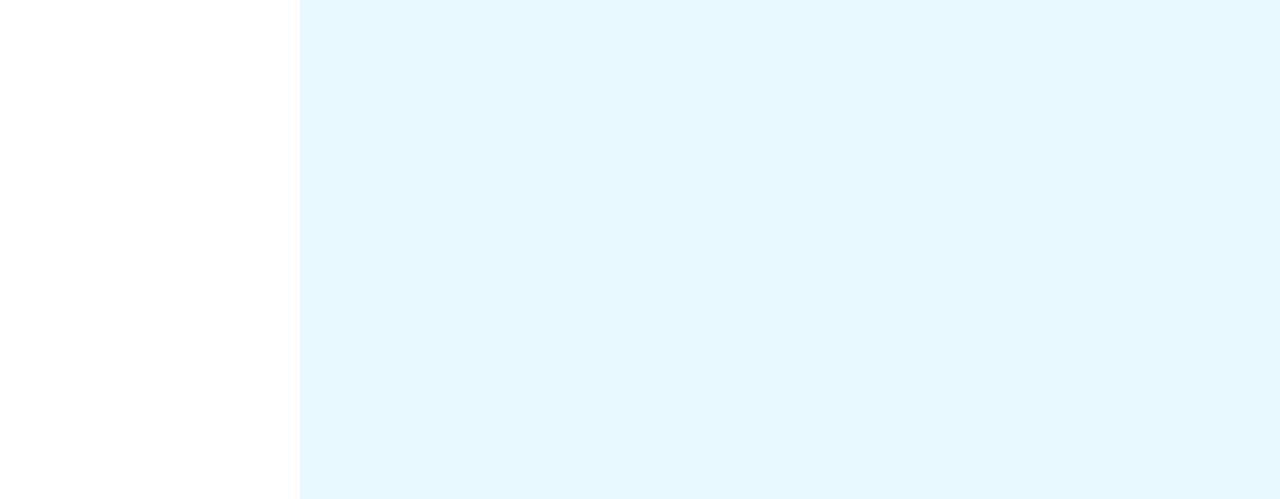
==== commit c10b3a19: "Add social media logo" ====
--- a/index.html
+++ b/index.html
@@ -68,16 +68,12 @@
                     </div>
                     <div class="social">
                         <ul>
-                            <li><a href="#"><img class="svg" src="img/svg/social/facebook.svg"
+                            <li><a href="https://www.linkedin.com/in/luthfisiregar/" target="_blank"><img class="svg" src="img/svg/social/linkedin.svg"
                                         alt /></a></li>
-                            <li><a href="#"><img class="svg" src="img/svg/social/twitter.svg"
+                            <li><a href="https://github.com/luthfi55" target="_blank"><img class="svg" src="img/svg/social/github.svg"
                                         alt /></a></li>
-                            <li><a href="#"><img class="svg" src="img/svg/social/instagram.svg"
-                                        alt /></a></li>
-                            <li><a href="#"><img class="svg" src="img/svg/social/dribbble.svg"
-                                        alt /></a></li>
-                            <li><a href="#"><img class="svg" src="img/svg/social/tik-tok.svg"
-                                        alt /></a></li>
+                            <li><a href="https://www.instagram.com/luthfi.s/"  target="_blank"><img class="svg" src="img/svg/social/instagram.svg"
+                                        alt /></a></li>                                                                      
                         </ul>
                     </div>
                     <div class="copyright">
@@ -113,9 +109,9 @@
                 <div class="copyright">
                     <div class="social">
                         <ul>
-                            <li><a href="#"><i class="icon-facebook-1"></i></a></li>
-                            <li><a href="#"><i class="icon-twitter-1"></i></a></li>
-                            <li><a href="#"><i class="icon-linkedin-1"></i></a></li>
+                            <li><a href="https://www.linkedin.com/in/luthfisiregar/" target="_blank"><i class="icon-linkedin-1"></i></a></li>
+                            <li><a href="https://github.com/luthfi55" target="_blank"><i class="icon-github-1"></i></a></li>
+                            <li><a href="https://www.instagram.com/luthfi.s/" target="_blank"><i class="icon-instagram-1"></i></a></li>                                 
                         </ul>
                     </div>
                     <div class="text">
@@ -804,8 +800,8 @@
                     <div class="elisc_tm_partners">
                         <div class="tm_content">
                             <div class="elisc_tm_title">
-                                <span>- Clients</span>
-                                <h3>Customers &amp; clients</h3>
+                                <span>- Company</span>
+                                <h3>Recent Companies</h3>
                             </div>
                             <div class="partners_inner">
                                 <ul>
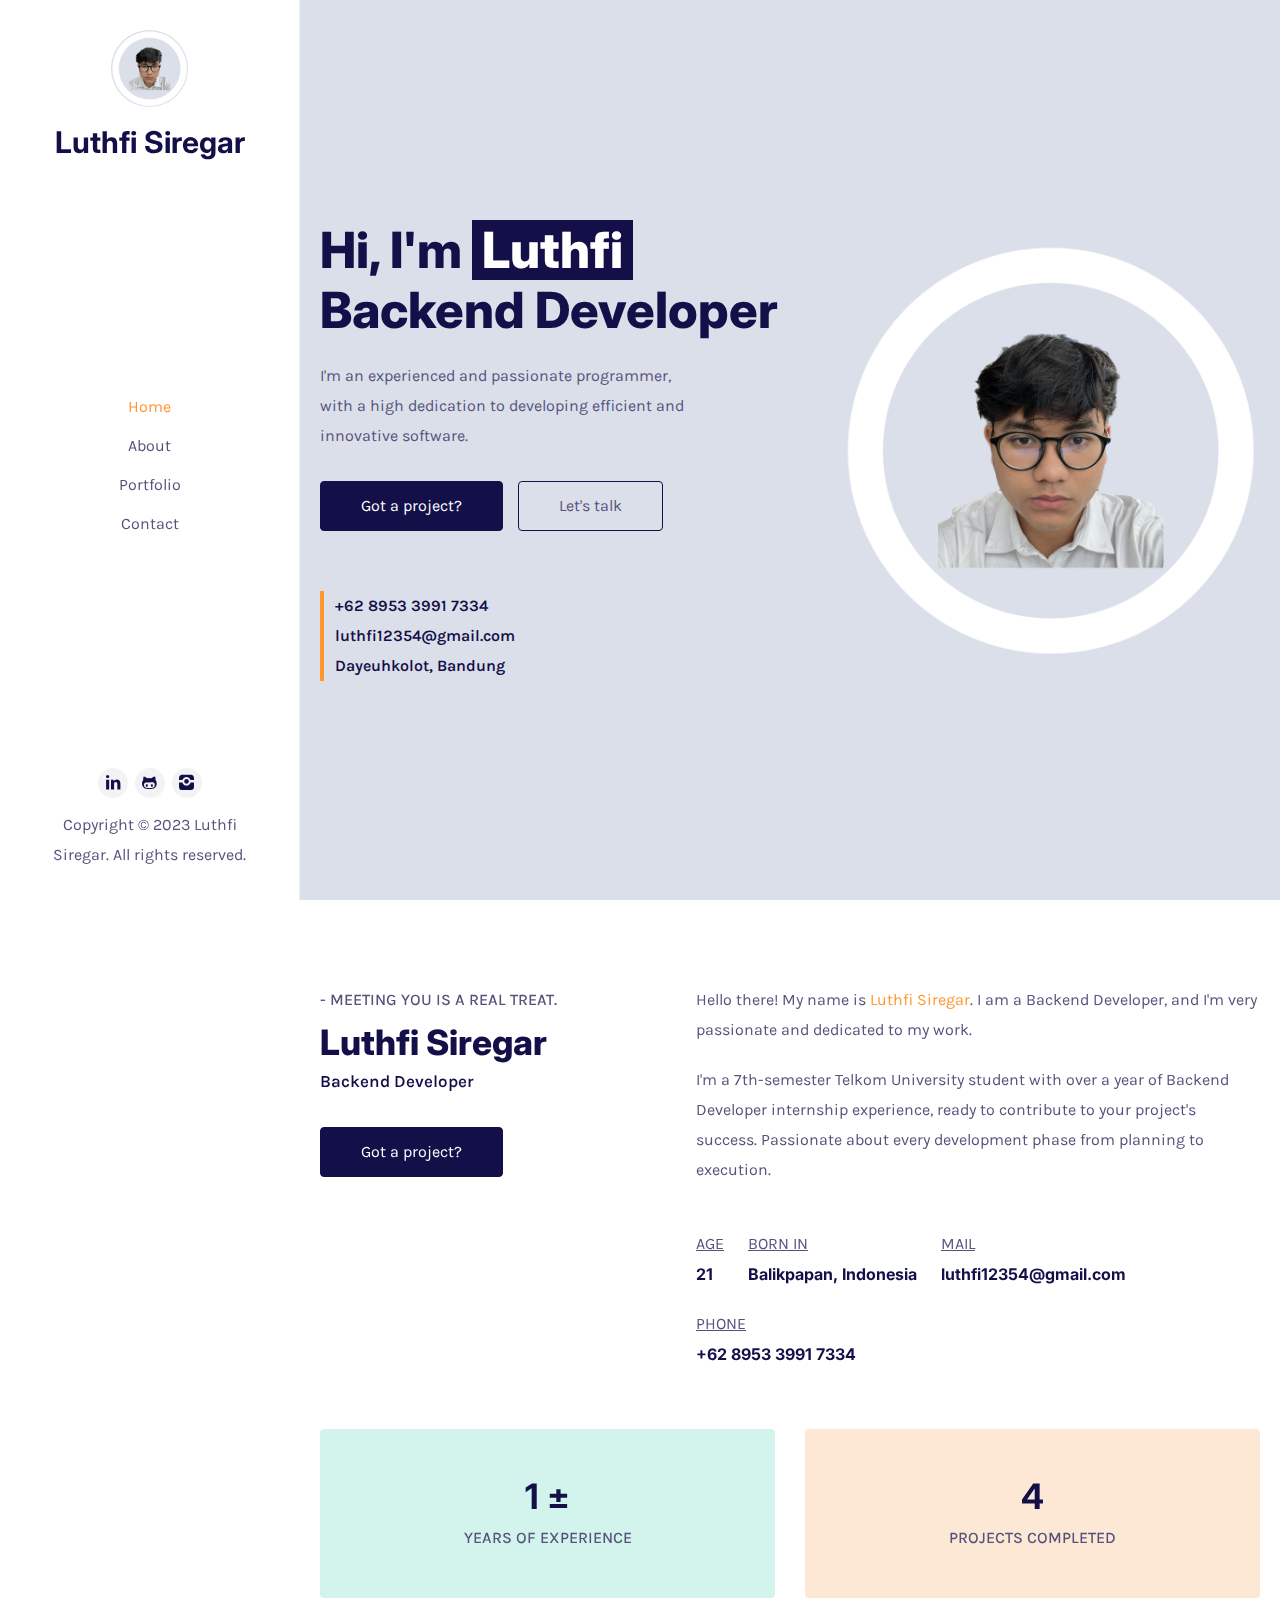
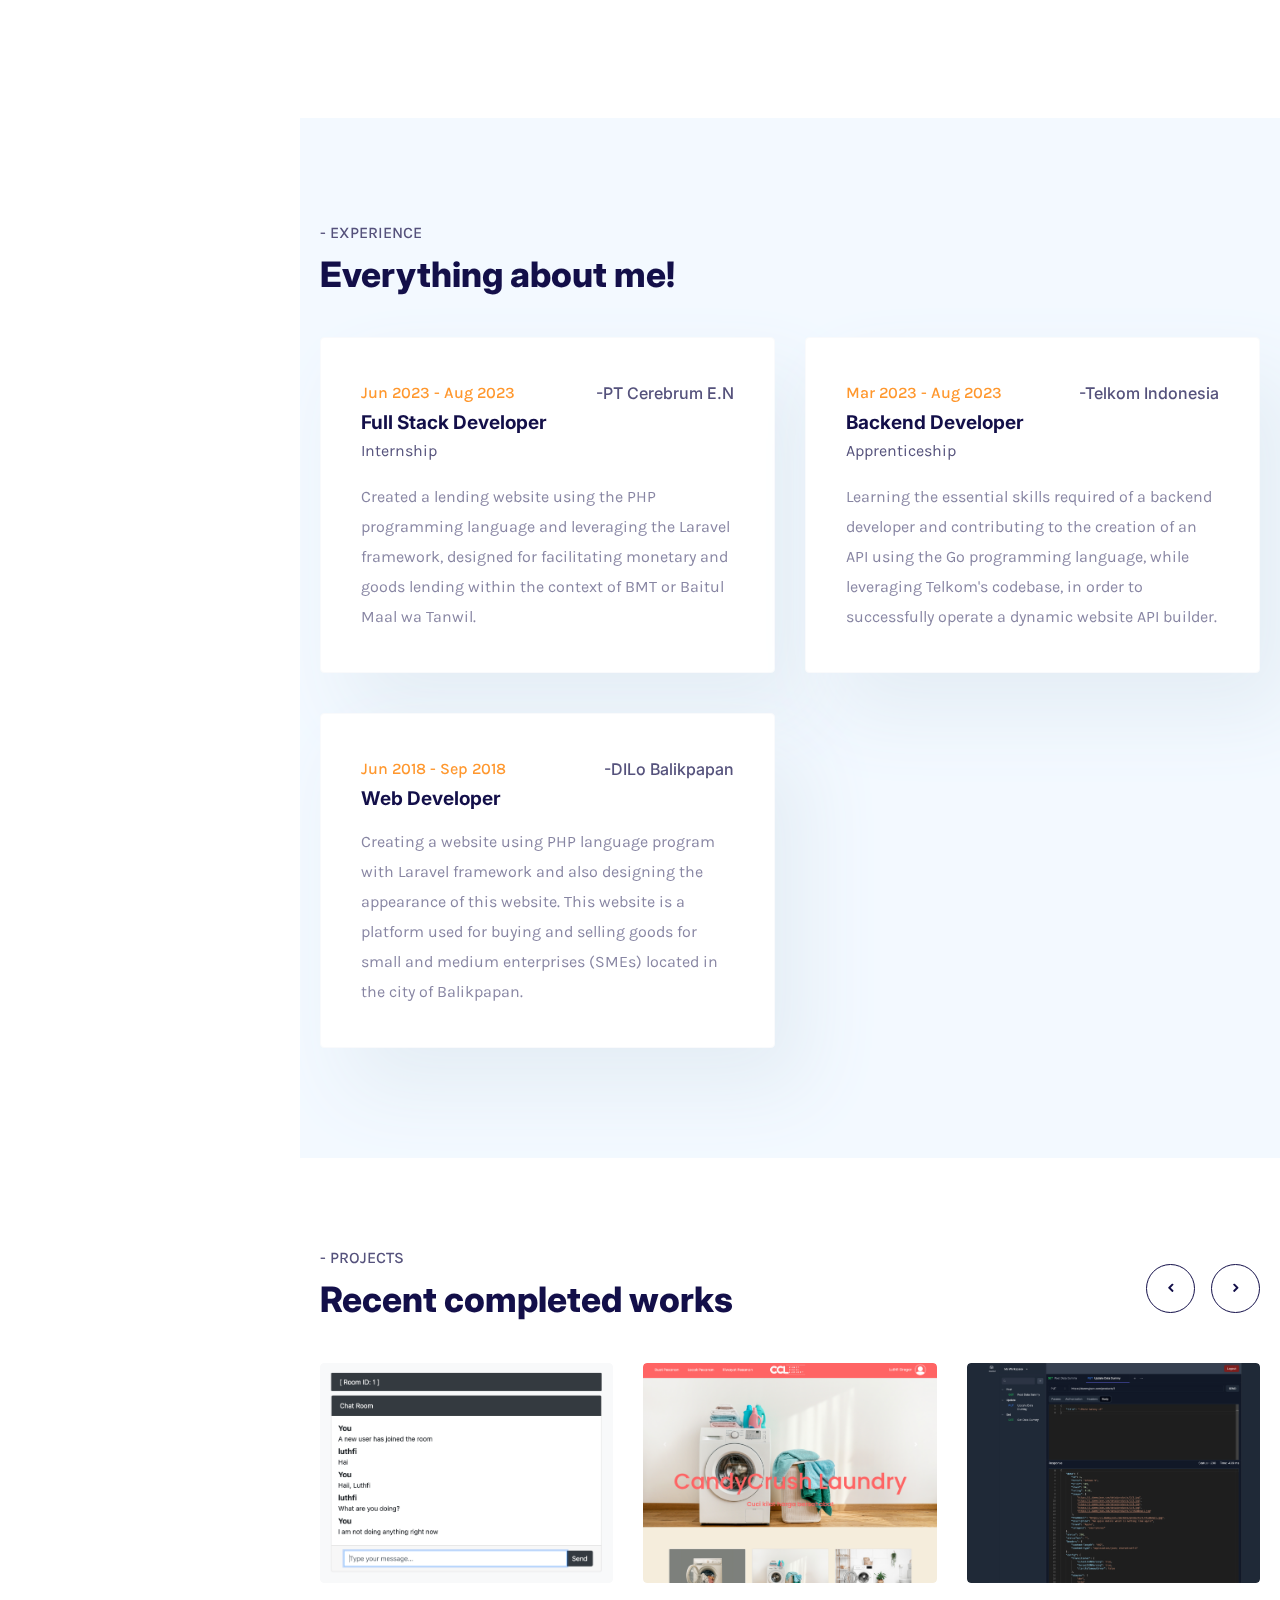
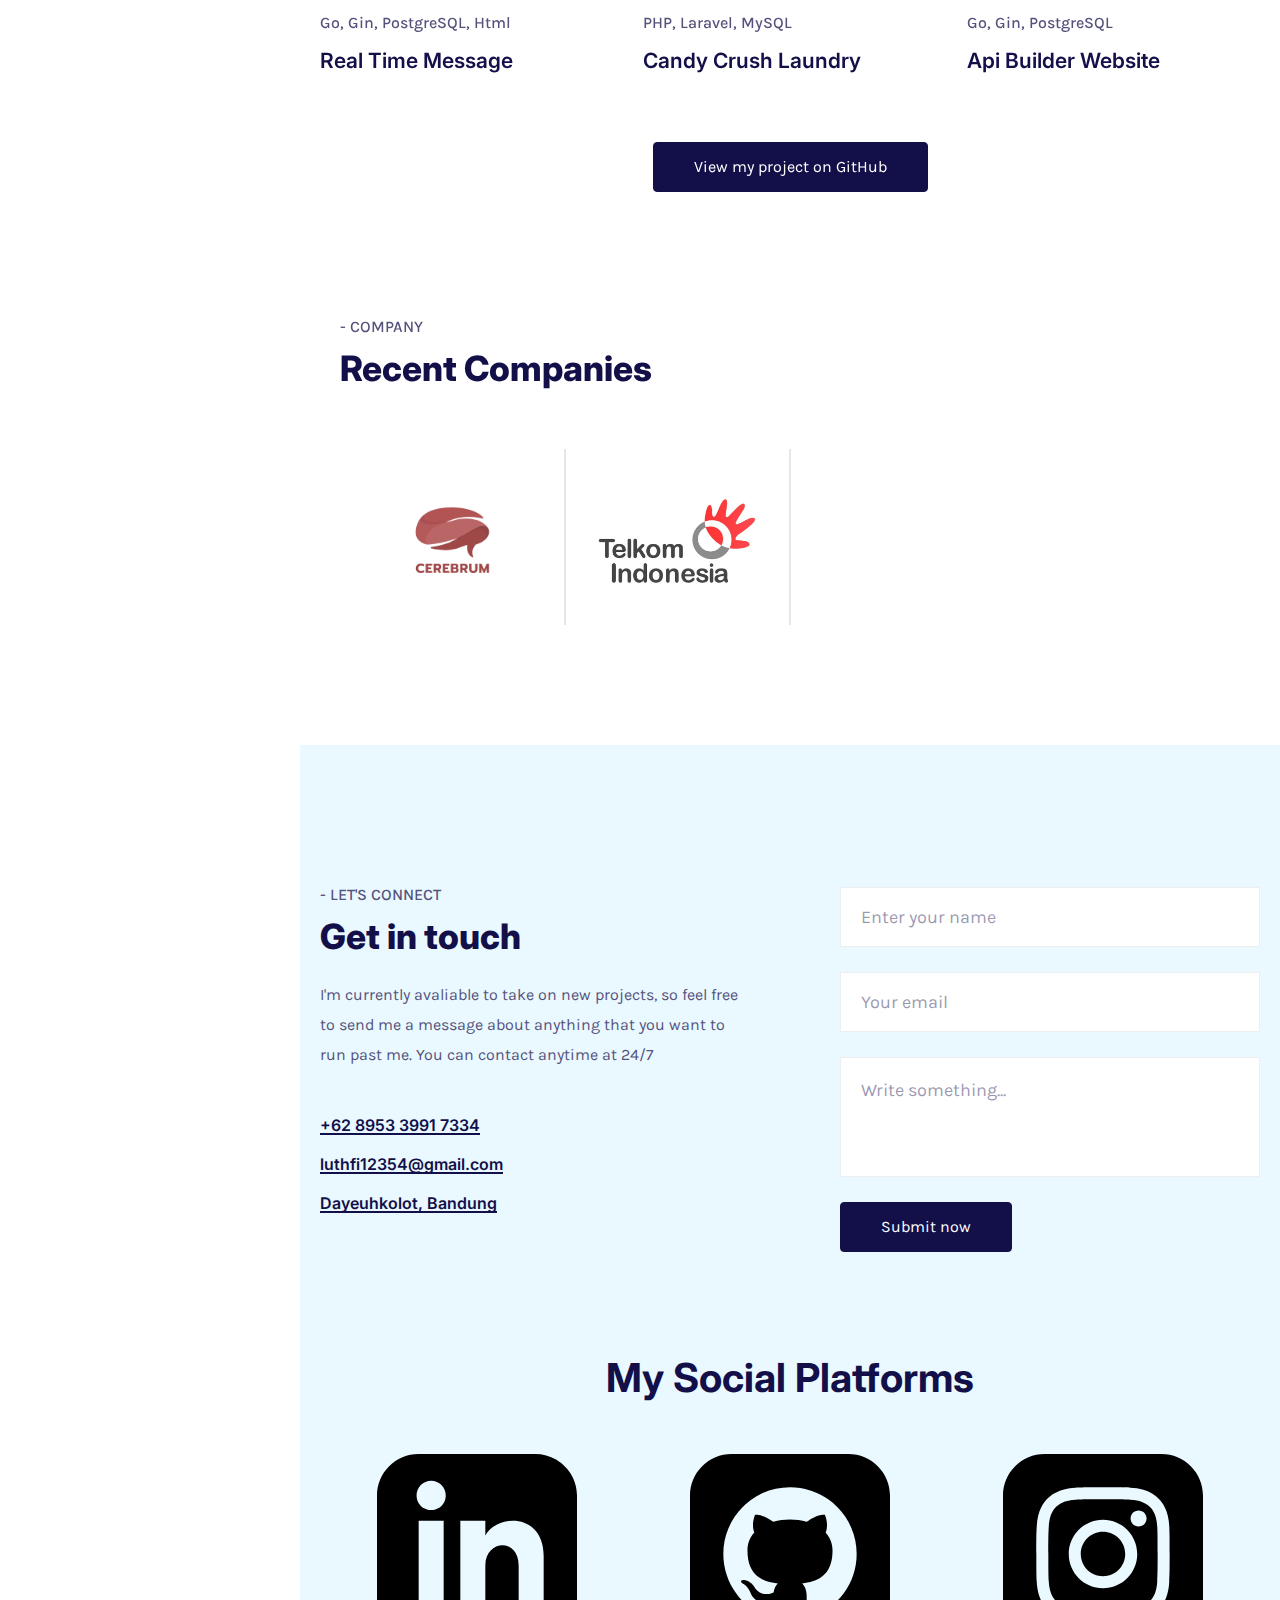
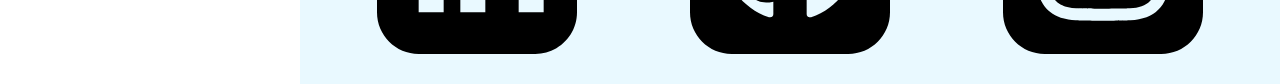
==== commit f4d68027: "Update icon title and landing page photos" ====
--- a/index.html
+++ b/index.html
@@ -1,16 +1,11 @@
 <!DOCTYPE html>
-<!--[if lt IE 7 ]><html class="ie ie6" lang="en"> <![endif]-->
-<!--[if IE 7 ]><html class="ie ie7" lang="en"> <![endif]-->
-<!--[if IE 8 ]><html class="ie ie8" lang="en"> <![endif]-->
-<!--[if (gte IE 9)|!(IE)]><!-->
 <html lang="en">
-<!--<![endif]-->
-
 <head>
     <meta http-equiv="Content-Type" content="text/html; charset=utf-8" />
-    <meta name="description" content="Name of your web site">
-    <meta name="author" content="Marketify">
+    <meta name="description" content="Luthfi Siregar Porto">
+    <meta name="author" content="Luthfi">
     <meta name="viewport" content="width=device-width, initial-scale=1, maximum-scale=1">
+    <link rel="icon" type="image/png" href="img/logo/LS.png"/>
     <title>Luthfi Siregar</title>
 
     <link
@@ -21,8 +16,6 @@
     <link href="https://fonts.googleapis.com/css2?family=Kristi&display=swap" rel="stylesheet">
     <link rel="stylesheet" type="text/css" href="css/plugins.css" />
     <link rel="stylesheet" type="text/css" href="css/style.css" />
-    <!--[if lt IE 9]> <script type="text/javascript" src="js/modernizr.custom.js"></script> <![endif]-->
-
 </head>
 
 <body>
@@ -35,7 +28,7 @@
 
     <div class="dodo_tm_one_page_wrapper">
 
-        <div class="elisc_tm_topbar">
+        <div class="luthfi_tm_topbar">
             <div class="topbar_inner">
                 <div class="logo" data-type="image">
                     <a class="image" href="#"><img src="img/logo/logo.png" alt /></a>
@@ -50,7 +43,7 @@
                 </div>
             </div>
         </div>
-        <div class="elisc_tm_mobile_menu">
+        <div class="luthfi_tm_mobile_menu">
             <div class="inner">
                 <div class="wrapper">
                     <div class="avatar">
@@ -84,7 +77,7 @@
         </div>
 
 
-        <div class="elisc_tm_sidebar">
+        <div class="luthfi_tm_sidebar">
             <div class="sidebar_inner">
                 <div class="author">
                     <div class="image">
@@ -122,11 +115,11 @@
         </div>
 
 
-        <div class="elisc_tm_mainpart">
+        <div class="luthfi_tm_mainpart">
             <div class="mainpart_inner">
 
-                <div class="elisc_tm_section animated" id="home">
-                    <div class="elisc_tm_home">
+                <div class="luthfi_tm_section animated" id="home">
+                    <div class="luthfi_tm_home">
                         <div class="tm_content">
                             <div class="details">
                                 <div class="left">
@@ -150,10 +143,10 @@
                                         <p>I'm an experienced and passionate programmer, with a high dedication to developing efficient and innovative software.</p>
                                     </div>
                                     <div class="buttons">
-                                        <div class="elisc_tm_button">
+                                        <div class="luthfi_tm_button">
                                             <a class="anchor" href="#portfolio">Got a project?</a>
                                         </div>
-                                        <div class="elisc_tm_button" data-style="border">
+                                        <div class="luthfi_tm_button" data-style="border">
                                             <a class="anchor" href="#contact">Let's talk</a>
                                         </div>
                                     </div>
@@ -171,7 +164,7 @@
                                     </div>
                                 </div>
                                 <div class="right">
-                                    <img width="1000px" src="img/about/2.png" alt />
+                                    <img width="500px" src="img/about/2.png" alt />
                                 </div>
                             </div>
                         </div>
@@ -179,10 +172,10 @@
                 </div>
 
 
-                <div class="elisc_tm_section" id="about">
-                    <div class="elisc_tm_about">
+                <div class="luthfi_tm_section" id="about">
+                    <div class="luthfi_tm_about">
                         <div class="tm_content">
-                            <div class="elisc_tm_biography">
+                            <div class="luthfi_tm_biography">
                                 <div class="left">
                                     <div class="title">
                                         <span class="mini">- Meeting you is a real treat.</span>
@@ -198,7 +191,7 @@
                                             </span>
                                         </span>
                                     </div>
-                                    <div class="elisc_tm_button">
+                                    <div class="luthfi_tm_button">
                                         <a class="anchor" href="#portfolio">Got a project?</a>
                                     </div>
                                 </div>
@@ -238,7 +231,7 @@
                                     </div>
                                 </div>
                             </div>
-                            <div class="elisc_tm_counter">
+                            <div class="luthfi_tm_counter">
                                 <ul>
                                     <li>
                                         <div class="list_inner">
@@ -261,9 +254,9 @@
                                 </ul>
                             </div>
                         </div>
-                        <div class="elisc_tm_experience">
+                        <div class="luthfi_tm_experience">
                             <div class="tm_content">
-                                <div class="elisc_tm_title">
+                                <div class="luthfi_tm_title">
                                     <span>- Experience</span>
                                     <h3>Everything about me!</h3>
                                 </div>
@@ -279,18 +272,18 @@
                                                         <h7>Internship</h7>
                                                     </div>
                                                     <div class="place">
-                                                        <span>-PT CEREBRUM E.N</span>
+                                                        <span>-PT Cerebrum E.N</span>
                                                     </div>
                                                 </div>
                                                 <div class="text">
-                                                    <p>Website development is the process of building, programming,
-                                                        coding and maintaining websites and web applications.</p>
-                                                </div>
-                                                <a class="elisc_tm_full_link" href="#"></a>
+                                                    <p>Created a lending website using the PHP programming language and leveraging the Laravel framework, designed for facilitating monetary and goods lending within the context of BMT or Baitul Maal wa Tanwil.
+                                                    </p>
+                                                </div>
+                                                <a class="luthfi_tm_full_link" href="#"></a>
 
                                                 <div class="hidden_details">
                                                     <div class="descriptions">
-                                                        <p>Elisc is a leading web design agency with an award-winning
+                                                        <p>luthfi is a leading web design agency with an award-winning
                                                             design team that creates innovative, effective websites that
                                                             capture your brand, improve your conversion rates, and
                                                             maximize your revenue to help grow your business and achieve
@@ -301,7 +294,7 @@
                                                             web design. It’s also why web design services can have an
                                                             immense impact on your company’s bottom line.</p>
                                                         <p>That’s why more companies are not only reevaluating their
-                                                            website’s design but also partnering with Elisc, the web
+                                                            website’s design but also partnering with luthfi, the web
                                                             design agency that’s driven more than $2.4 billion in
                                                             revenue for its clients. With over 50 web design awards
                                                             under our belt, we're confident we can design a custom
@@ -325,14 +318,14 @@
                                                     </div>
                                                 </div>
                                                 <div class="text">
-                                                    <p>Website development is the process of building, programming,
-                                                        coding and maintaining websites and web applications.</p>
-                                                </div>
-                                                <a class="elisc_tm_full_link" href="#"></a>
+                                                    <p>Learning the essential skills required of a backend developer and contributing to the creation of an API using the Go programming language, while leveraging Telkom's codebase, in order to successfully operate a dynamic website API builder.
+                                                    </p>
+                                                </div>
+                                                <a class="luthfi_tm_full_link" href="#"></a>
 
                                                 <div class="hidden_details">
                                                     <div class="descriptions">
-                                                        <p>Elisc is a leading web design agency with an award-winning
+                                                        <p>luthfi is a leading web design agency with an award-winning
                                                             design team that creates innovative, effective websites that
                                                             capture your brand, improve your conversion rates, and
                                                             maximize your revenue to help grow your business and achieve
@@ -343,7 +336,7 @@
                                                             web design. It’s also why web design services can have an
                                                             immense impact on your company’s bottom line.</p>
                                                         <p>That’s why more companies are not only reevaluating their
-                                                            website’s design but also partnering with Elisc, the web
+                                                            website’s design but also partnering with luthfi, the web
                                                             design agency that’s driven more than $2.4 billion in
                                                             revenue for its clients. With over 50 web design awards
                                                             under our belt, we're confident we can design a custom
@@ -366,14 +359,14 @@
                                                     </div>
                                                 </div>
                                                 <div class="text">
-                                                    <p>Website development is the process of building, programming,
-                                                        coding and maintaining websites and web applications.</p>
-                                                </div>
-                                                <a class="elisc_tm_full_link" href="#"></a>
+                                                    <p>Creating a website using PHP language program with Laravel framework and also designing the appearance of this website. This website is a platform used for buying and selling goods for small and medium enterprises (SMEs) located in the city of Balikpapan.
+                                                    </p>
+                                                </div>
+                                                <a class="luthfi_tm_full_link" href="#"></a>
 
                                                 <div class="hidden_details">
                                                     <div class="descriptions">
-                                                        <p>Elisc is a leading web design agency with an award-winning
+                                                        <p>luthfi is a leading web design agency with an award-winning
                                                             design team that creates innovative, effective websites that
                                                             capture your brand, improve your conversion rates, and
                                                             maximize your revenue to help grow your business and achieve
@@ -384,7 +377,7 @@
                                                             web design. It’s also why web design services can have an
                                                             immense impact on your company’s bottom line.</p>
                                                         <p>That’s why more companies are not only reevaluating their
-                                                            website’s design but also partnering with Elisc, the web
+                                                            website’s design but also partnering with luthfi, the web
                                                             design agency that’s driven more than $2.4 billion in
                                                             revenue for its clients. With over 50 web design awards
                                                             under our belt, we're confident we can design a custom
@@ -410,11 +403,11 @@
                                                     <p>Website development is the process of building, programming,
                                                         coding and maintaining websites and web applications.</p>
                                                 </div>
-                                                <a class="elisc_tm_full_link" href="#"></a>
+                                                <a class="luthfi_tm_full_link" href="#"></a>
 
                                                 <div class="hidden_details">
                                                     <div class="descriptions">
-                                                        <p>Elisc is a leading web design agency with an award-winning
+                                                        <p>luthfi is a leading web design agency with an award-winning
                                                             design team that creates innovative, effective websites that
                                                             capture your brand, improve your conversion rates, and
                                                             maximize your revenue to help grow your business and achieve
@@ -425,7 +418,7 @@
                                                             web design. It’s also why web design services can have an
                                                             immense impact on your company’s bottom line.</p>
                                                         <p>That’s why more companies are not only reevaluating their
-                                                            website’s design but also partnering with Elisc, the web
+                                                            website’s design but also partnering with luthfi, the web
                                                             design agency that’s driven more than $2.4 billion in
                                                             revenue for its clients. With over 50 web design awards
                                                             under our belt, we're confident we can design a custom
@@ -443,11 +436,11 @@
                 </div>
 
 
-                <!-- <div class="elisc_tm_section" id="service">
-                    <div class="elisc_tm_services">
+                <!-- <div class="luthfi_tm_section" id="service">
+                    <div class="luthfi_tm_services">
                         <div class="tm_content">
-                            <div class="elisc_tm_service_title">
-                                <div class="elisc_tm_title">
+                            <div class="luthfi_tm_service_title">
+                                <div class="luthfi_tm_title">
                                     <span>- Services</span>
                                     <h3>My Services</h3>
                                 </div>
@@ -468,16 +461,16 @@
                                                 <div class="text">
                                                     <p>Web development is the process of building, programming...</p>
                                                 </div>
-                                                <div class="elisc_tm_read_more">
+                                                <div class="luthfi_tm_read_more">
                                                     <a href="#">Read More<span><img class="svg"
                                                                 src="img/svg/rightArrow.svg" alt /></span></a>
                                                 </div>
                                             </div>
-                                            <a class="elisc_tm_full_link" href="#"></a>
+                                            <a class="luthfi_tm_full_link" href="#"></a>
 
                                             <div class="hidden_details">
                                                 <div class="descriptions">
-                                                    <p>Elisc is a leading web design agency with an award-winning design
+                                                    <p>luthfi is a leading web design agency with an award-winning design
                                                         team that creates innovative, effective websites that capture
                                                         your brand, improve your conversion rates, and maximize your
                                                         revenue to help grow your business and achieve your goals.</p>
@@ -487,7 +480,7 @@
                                                         why web design services can have an immense impact on your
                                                         company’s bottom line.</p>
                                                     <p>That’s why more companies are not only reevaluating their
-                                                        website’s design but also partnering with Elisc, the web design
+                                                        website’s design but also partnering with luthfi, the web design
                                                         agency that’s driven more than $2.4 billion in revenue for its
                                                         clients. With over 50 web design awards under our belt, we're
                                                         confident we can design a custom website that drives sales for
@@ -508,16 +501,16 @@
                                                 <div class="text">
                                                     <p>Web development is the process of building, programming...</p>
                                                 </div>
-                                                <div class="elisc_tm_read_more">
+                                                <div class="luthfi_tm_read_more">
                                                     <a href="#">Read More<span><img class="svg"
                                                                 src="img/svg/rightArrow.svg" alt /></span></a>
                                                 </div>
                                             </div>
-                                            <a class="elisc_tm_full_link" href="#"></a>
+                                            <a class="luthfi_tm_full_link" href="#"></a>
 
                                             <div class="hidden_details">
                                                 <div class="descriptions">
-                                                    <p>Elisc is a leading web design agency with an award-winning design
+                                                    <p>luthfi is a leading web design agency with an award-winning design
                                                         team that creates innovative, effective websites that capture
                                                         your brand, improve your conversion rates, and maximize your
                                                         revenue to help grow your business and achieve your goals.</p>
@@ -527,7 +520,7 @@
                                                         why web design services can have an immense impact on your
                                                         company’s bottom line.</p>
                                                     <p>That’s why more companies are not only reevaluating their
-                                                        website’s design but also partnering with Elisc, the web design
+                                                        website’s design but also partnering with luthfi, the web design
                                                         agency that’s driven more than $2.4 billion in revenue for its
                                                         clients. With over 50 web design awards under our belt, we're
                                                         confident we can design a custom website that drives sales for
@@ -548,16 +541,16 @@
                                                 <div class="text">
                                                     <p>Web development is the process of building, programming...</p>
                                                 </div>
-                                                <div class="elisc_tm_read_more">
+                                                <div class="luthfi_tm_read_more">
                                                     <a href="#">Read More<span><img class="svg"
                                                                 src="img/svg/rightArrow.svg" alt /></span></a>
                                                 </div>
                                             </div>
-                                            <a class="elisc_tm_full_link" href="#"></a>
+                                            <a class="luthfi_tm_full_link" href="#"></a>
 
                                             <div class="hidden_details">
                                                 <div class="descriptions">
-                                                    <p>Elisc is a leading web design agency with an award-winning design
+                                                    <p>luthfi is a leading web design agency with an award-winning design
                                                         team that creates innovative, effective websites that capture
                                                         your brand, improve your conversion rates, and maximize your
                                                         revenue to help grow your business and achieve your goals.</p>
@@ -567,7 +560,7 @@
                                                         why web design services can have an immense impact on your
                                                         company’s bottom line.</p>
                                                     <p>That’s why more companies are not only reevaluating their
-                                                        website’s design but also partnering with Elisc, the web design
+                                                        website’s design but also partnering with luthfi, the web design
                                                         agency that’s driven more than $2.4 billion in revenue for its
                                                         clients. With over 50 web design awards under our belt, we're
                                                         confident we can design a custom website that drives sales for
@@ -588,16 +581,16 @@
                                                 <div class="text">
                                                     <p>Web development is the process of building, programming...</p>
                                                 </div>
-                                                <div class="elisc_tm_read_more">
+                                                <div class="luthfi_tm_read_more">
                                                     <a href="#">Read More<span><img class="svg"
                                                                 src="img/svg/rightArrow.svg" alt /></span></a>
                                                 </div>
                                             </div>
-                                            <a class="elisc_tm_full_link" href="#"></a>
+                                            <a class="luthfi_tm_full_link" href="#"></a>
 
                                             <div class="hidden_details">
                                                 <div class="descriptions">
-                                                    <p>Elisc is a leading web design agency with an award-winning design
+                                                    <p>luthfi is a leading web design agency with an award-winning design
                                                         team that creates innovative, effective websites that capture
                                                         your brand, improve your conversion rates, and maximize your
                                                         revenue to help grow your business and achieve your goals.</p>
@@ -607,7 +600,7 @@
                                                         why web design services can have an immense impact on your
                                                         company’s bottom line.</p>
                                                     <p>That’s why more companies are not only reevaluating their
-                                                        website’s design but also partnering with Elisc, the web design
+                                                        website’s design but also partnering with luthfi, the web design
                                                         agency that’s driven more than $2.4 billion in revenue for its
                                                         clients. With over 50 web design awards under our belt, we're
                                                         confident we can design a custom website that drives sales for
@@ -628,16 +621,16 @@
                                                 <div class="text">
                                                     <p>Web development is the process of building, programming...</p>
                                                 </div>
-                                                <div class="elisc_tm_read_more">
+                                                <div class="luthfi_tm_read_more">
                                                     <a href="#">Read More<span><img class="svg"
                                                                 src="img/svg/rightArrow.svg" alt /></span></a>
                                                 </div>
                                             </div>
-                                            <a class="elisc_tm_full_link" href="#"></a>
+                                            <a class="luthfi_tm_full_link" href="#"></a>
 
                                             <div class="hidden_details">
                                                 <div class="descriptions">
-                                                    <p>Elisc is a leading web design agency with an award-winning design
+                                                    <p>luthfi is a leading web design agency with an award-winning design
                                                         team that creates innovative, effective websites that capture
                                                         your brand, improve your conversion rates, and maximize your
                                                         revenue to help grow your business and achieve your goals.</p>
@@ -647,7 +640,7 @@
                                                         why web design services can have an immense impact on your
                                                         company’s bottom line.</p>
                                                     <p>That’s why more companies are not only reevaluating their
-                                                        website’s design but also partnering with Elisc, the web design
+                                                        website’s design but also partnering with luthfi, the web design
                                                         agency that’s driven more than $2.4 billion in revenue for its
                                                         clients. With over 50 web design awards under our belt, we're
                                                         confident we can design a custom website that drives sales for
@@ -668,16 +661,16 @@
                                                 <div class="text">
                                                     <p>Web development is the process of building, programming...</p>
                                                 </div>
-                                                <div class="elisc_tm_read_more">
+                                                <div class="luthfi_tm_read_more">
                                                     <a href="#">Read More<span><img class="svg"
                                                                 src="img/svg/rightArrow.svg" alt /></span></a>
                                                 </div>
                                             </div>
-                                            <a class="elisc_tm_full_link" href="#"></a>
+                                            <a class="luthfi_tm_full_link" href="#"></a>
 
                                             <div class="hidden_details">
                                                 <div class="descriptions">
-                                                    <p>Elisc is a leading web design agency with an award-winning design
+                                                    <p>luthfi is a leading web design agency with an award-winning design
                                                         team that creates innovative, effective websites that capture
                                                         your brand, improve your conversion rates, and maximize your
                                                         revenue to help grow your business and achieve your goals.</p>
@@ -687,7 +680,7 @@
                                                         why web design services can have an immense impact on your
                                                         company’s bottom line.</p>
                                                     <p>That’s why more companies are not only reevaluating their
-                                                        website’s design but also partnering with Elisc, the web design
+                                                        website’s design but also partnering with luthfi, the web design
                                                         agency that’s driven more than $2.4 billion in revenue for its
                                                         clients. With over 50 web design awards under our belt, we're
                                                         confident we can design a custom website that drives sales for
@@ -699,7 +692,7 @@
                                     </li>
                                 </ul>
                             </div>
-                            <div class="elisc_tm_video">
+                            <div class="luthfi_tm_video">
                                 <img class="placeholder" src="img/thumbs/4-2.jpg" alt />
                                 <div class="image" data-img-url="img/service/1.jpg"></div>
                                 <div class="overlay"></div>
@@ -707,7 +700,7 @@
                                 <div class="text">
                                     <h3>Intro Video</h3>
                                 </div>
-                                <a class="elisc_tm_full_link popup-youtube"
+                                <a class="luthfi_tm_full_link popup-youtube"
                                     href="https://www.youtube.com/watch?v=7e90gBu4pas"></a>
                             </div>
                         </div>
@@ -715,11 +708,11 @@
                 </div> -->
 
 
-                <div class="elisc_tm_section" id="portfolio">
-                    <div class="elisc_tm_portfolio">
+                <div class="luthfi_tm_section" id="portfolio">
+                    <div class="luthfi_tm_portfolio">
                         <div class="tm_content">
-                            <div class="elisc_tm_portfolio_title">
-                                <div class="elisc_tm_title">
+                            <div class="luthfi_tm_portfolio_title">
+                                <div class="luthfi_tm_title">
                                     <span>- Projects</span>
                                     <h3>Recent completed works</h3>
                                 </div>
@@ -737,7 +730,7 @@
                                             <div class="image">
                                                 <img src="img/experience/realtime-chat.png" alt />
                                                 <div class="main" data-img-url="img/experience/realtime-chat.png"></div>
-                                                <a class="elisc_tm_full_link popup-youtube"
+                                                <a class="luthfi_tm_full_link popup-youtube"
                                                     href="https://luthfi55.github.io/"></a>
                                             </div>
                                             <div class="details">
@@ -751,7 +744,7 @@
                                             <div class="image">
                                                 <img width="1000px" src="img/experience/web-cclaundry.png" alt />
                                                 <div class="main" data-img-url="img/experience/web-cclaundry.png"></div>
-                                                <a class="elisc_tm_full_link popup-vimeo"
+                                                <a class="luthfi_tm_full_link popup-vimeo"
                                                     href="https://candycrushlaundry.000webhostapp.com/"></a>
                                             </div>
                                             <div class="details">
@@ -765,7 +758,7 @@
                                             <div class="image">
                                                 <img src="img/experience/api-builder.png" alt />
                                                 <div class="main" data-img-url="img/experience/api-builder.png"></div>
-                                                <a class="elisc_tm_full_link popup-youtube"
+                                                <a class="luthfi_tm_full_link popup-youtube"
                                                     href="https://api-builder-ten.vercel.app/"></a>
                                             </div>
                                             <div class="details">
@@ -779,7 +772,7 @@
                                             <div class="image">
                                                 <img src="img/experience/bmt.png" alt />
                                                 <div class="main" data-img-url="img/experience/bmt.png"></div>
-                                                <a class="elisc_tm_full_link popup-youtube"
+                                                <a class="luthfi_tm_full_link popup-youtube"
                                                     href="https://github.com/luthfi55/BMT"></a>
                                             </div>
                                             <div class="details">
@@ -790,16 +783,16 @@
                                         </div>
                                     </li>
                                 </ul>
-                                <div class="elisc_tm_button" data-position="center">
+                                <div class="luthfi_tm_button" data-position="center">
                                     <a href="https://github.com/luthfi55">View my project on GitHub</a>
                                 </div>
                             </div>
                         </div>
                     </div>
 
-                    <div class="elisc_tm_partners">
+                    <div class="luthfi_tm_partners">
                         <div class="tm_content">
-                            <div class="elisc_tm_title">
+                            <div class="luthfi_tm_title">
                                 <span>- Company</span>
                                 <h3>Recent Companies</h3>
                             </div>
@@ -808,49 +801,49 @@
                                     <li>
                                         <div class="list_inner">
                                             <img src="img/partners/cerebrum.png" alt />
-                                            <a class="elisc_tm_full_link" a href="#"></a>
+                                            <a class="luthfi_tm_full_link" a href="#portfolio"></a>
                                         </div>
                                     </li>
                                     <li>
                                         <div class="list_inner">
                                             <img src="img/partners/logo-telkom-indonesia.jpg" alt />
-                                            <a class="elisc_tm_full_link" a href="#"></a>
+                                            <a class="luthfi_tm_full_link" a href="#portfolio"></a>
                                         </div>
                                     </li>
                                     <!-- <li>
                                         <div class="list_inner">
                                             <img src="img/partners/3.png" alt />
-                                            <a class="elisc_tm_full_link" a href="#"></a>
+                                            <a class="luthfi_tm_full_link" a href="#"></a>
                                         </div>
                                     </li>
                                     <li>
                                         <div class="list_inner">
                                             <img src="img/partners/4.png" alt />
-                                            <a class="elisc_tm_full_link" a href="#"></a>
+                                            <a class="luthfi_tm_full_link" a href="#"></a>
                                         </div>
                                     </li>
                                     <li>
                                         <div class="list_inner">
                                             <img src="img/partners/5.png" alt />
-                                            <a class="elisc_tm_full_link" a href="#"></a>
+                                            <a class="luthfi_tm_full_link" a href="#"></a>
                                         </div>
                                     </li>
                                     <li>
                                         <div class="list_inner">
                                             <img src="img/partners/6.png" alt />
-                                            <a class="elisc_tm_full_link" a href="#"></a>
+                                            <a class="luthfi_tm_full_link" a href="#"></a>
                                         </div>
                                     </li>
                                     <li>
                                         <div class="list_inner">
                                             <img src="img/partners/7.png" alt />
-                                            <a class="elisc_tm_full_link" a href="#"></a>
+                                            <a class="luthfi_tm_full_link" a href="#"></a>
                                         </div>
                                     </li>
                                     <li>
                                         <div class="list_inner">
                                             <img src="img/partners/8.png" alt />
-                                            <a class="elisc_tm_full_link" a href="#"></a>
+                                            <a class="luthfi_tm_full_link" a href="#"></a>
                                         </div>
                                     </li> -->
                                 </ul>
@@ -859,10 +852,10 @@
                     </div>
 
 
-                    <!-- <div class="elisc_tm_testimonial_wrapper">
+                    <!-- <div class="luthfi_tm_testimonial_wrapper">
                         <div class="tm_content">
-                            <div class="elisc_tm_testimonials">
-                                <div class="elisc_tm_title" data-position="center">
+                            <div class="luthfi_tm_testimonials">
+                                <div class="luthfi_tm_title" data-position="center">
                                     <span>- Testimonial</span>
                                     <h3>What client's say?</h3>
                                 </div>
@@ -926,23 +919,23 @@
                 </div>
 
 
-                <!-- <div class="elisc_tm_section" id="news">
-                    <div class="elisc_tm_news fn_w_sminiboxes">
+                <!-- <div class="luthfi_tm_section" id="news">
+                    <div class="luthfi_tm_news fn_w_sminiboxes">
                         <div class="tm_content">
                             <div class="wrapper">
                                 <div class="left fn_w_sminibox">
-                                    <div class="elisc_tm_sticky_section">
-                                        <div class="elisc_tm_title">
+                                    <div class="luthfi_tm_sticky_section">
+                                        <div class="luthfi_tm_title">
                                             <span>- Blog</span>
                                             <h3>My blog &amp; news</h3>
                                         </div>
-                                        <div class="elisc_tm_button">
+                                        <div class="luthfi_tm_button">
                                             <a class="anchor" href="#contact">Get in touch</a>
                                         </div>
                                     </div>
                                 </div>
                                 <div class="right fn_w_sminibox">
-                                    <div class="elisc_tm_sticky_section">
+                                    <div class="luthfi_tm_sticky_section">
                                         <div class="list">
                                             <ul>
                                                 <li>
@@ -958,7 +951,7 @@
                                                                         portfolio websites</a></h3>
                                                             </div>
                                                         </div>
-                                                        <div class="elisc_tm_read_more">
+                                                        <div class="luthfi_tm_read_more">
                                                             <a class="line_effect" href="#">Learn
                                                                 More<span><img class="svg" src="img/svg/rightArrow.svg"
                                                                         alt /></span></a>
@@ -967,7 +960,7 @@
                                                         <div class="news_hidden_details">
                                                             <div class="news_popup_informations">
                                                                 <div class="text">
-                                                                    <p>Elisc is a leading web design agency with an
+                                                                    <p>luthfi is a leading web design agency with an
                                                                         award-winning design team that creates
                                                                         innovative, effective websites that capture your
                                                                         brand, improve your conversion rates, and
@@ -1007,7 +1000,7 @@
                                                                         allergy symptoms</a></h3>
                                                             </div>
                                                         </div>
-                                                        <div class="elisc_tm_read_more">
+                                                        <div class="luthfi_tm_read_more">
                                                             <a class="line_effect" href="#">Learn
                                                                 More<span><img class="svg" src="img/svg/rightArrow.svg"
                                                                         alt /></span></a>
@@ -1016,7 +1009,7 @@
                                                         <div class="news_hidden_details">
                                                             <div class="news_popup_informations">
                                                                 <div class="text">
-                                                                    <p>Elisc is a leading web design agency with an
+                                                                    <p>luthfi is a leading web design agency with an
                                                                         award-winning design team that creates
                                                                         innovative, effective websites that capture your
                                                                         brand, improve your conversion rates, and
@@ -1056,7 +1049,7 @@
                                                                         fewer books</a></h3>
                                                             </div>
                                                         </div>
-                                                        <div class="elisc_tm_read_more">
+                                                        <div class="luthfi_tm_read_more">
                                                             <a class="line_effect" href="#">Learn
                                                                 More<span><img class="svg" src="img/svg/rightArrow.svg"
                                                                         alt /></span></a>
@@ -1065,7 +1058,7 @@
                                                         <div class="news_hidden_details">
                                                             <div class="news_popup_informations">
                                                                 <div class="text">
-                                                                    <p>Elisc is a leading web design agency with an
+                                                                    <p>luthfi is a leading web design agency with an
                                                                         award-winning design team that creates
                                                                         innovative, effective websites that capture your
                                                                         brand, improve your conversion rates, and
@@ -1105,7 +1098,7 @@
                                                                         efficient web design</a></h3>
                                                             </div>
                                                         </div>
-                                                        <div class="elisc_tm_read_more">
+                                                        <div class="luthfi_tm_read_more">
                                                             <a class="line_effect" href="#">Learn
                                                                 More<span><img class="svg" src="img/svg/rightArrow.svg"
                                                                         alt /></span></a>
@@ -1114,7 +1107,7 @@
                                                         <div class="news_hidden_details">
                                                             <div class="news_popup_informations">
                                                                 <div class="text">
-                                                                    <p>Elisc is a leading web design agency with an
+                                                                    <p>luthfi is a leading web design agency with an
                                                                         award-winning design team that creates
                                                                         innovative, effective websites that capture your
                                                                         brand, improve your conversion rates, and
@@ -1154,7 +1147,7 @@
                                                                         web scraping</a></h3>
                                                             </div>
                                                         </div>
-                                                        <div class="elisc_tm_read_more">
+                                                        <div class="luthfi_tm_read_more">
                                                             <a class="line_effect" href="#">Learn
                                                                 More<span><img class="svg" src="img/svg/rightArrow.svg"
                                                                         alt /></span></a>
@@ -1163,7 +1156,7 @@
                                                         <div class="news_hidden_details">
                                                             <div class="news_popup_informations">
                                                                 <div class="text">
-                                                                    <p>Elisc is a leading web design agency with an
+                                                                    <p>luthfi is a leading web design agency with an
                                                                         award-winning design team that creates
                                                                         innovative, effective websites that capture your
                                                                         brand, improve your conversion rates, and
@@ -1203,7 +1196,7 @@
                                                                         for web designers</a></h3>
                                                             </div>
                                                         </div>
-                                                        <div class="elisc_tm_read_more">
+                                                        <div class="luthfi_tm_read_more">
                                                             <a class="line_effect" href="#">Learn
                                                                 More<span><img class="svg" src="img/svg/rightArrow.svg"
                                                                         alt /></span></a>
@@ -1212,7 +1205,7 @@
                                                         <div class="news_hidden_details">
                                                             <div class="news_popup_informations">
                                                                 <div class="text">
-                                                                    <p>Elisc is a leading web design agency with an
+                                                                    <p>luthfi is a leading web design agency with an
                                                                         award-winning design team that creates
                                                                         innovative, effective websites that capture your
                                                                         brand, improve your conversion rates, and
@@ -1252,7 +1245,7 @@
                                                                         animations</a></h3>
                                                             </div>
                                                         </div>
-                                                        <div class="elisc_tm_read_more">
+                                                        <div class="luthfi_tm_read_more">
                                                             <a class="line_effect" href="#">Learn
                                                                 More<span><img class="svg" src="img/svg/rightArrow.svg"
                                                                         alt /></span></a>
@@ -1261,7 +1254,7 @@
                                                         <div class="news_hidden_details">
                                                             <div class="news_popup_informations">
                                                                 <div class="text">
-                                                                    <p>Elisc is a leading web design agency with an
+                                                                    <p>luthfi is a leading web design agency with an
                                                                         award-winning design team that creates
                                                                         innovative, effective websites that capture your
                                                                         brand, improve your conversion rates, and
@@ -1298,12 +1291,12 @@
                 </div> -->
 
 
-                <div class="elisc_tm_section" id="contact">
-                    <div class="elisc_tm_contact">
+                <div class="luthfi_tm_section" id="contact">
+                    <div class="luthfi_tm_contact">
                         <div class="tm_content">
                             <div class="wrapper">
                                 <div class="left">
-                                    <div class="elisc_tm_title">
+                                    <div class="luthfi_tm_title">
                                         <span>- Let's Connect</span>
                                         <h3>Get in touch</h3>
                                     </div>
@@ -1349,7 +1342,7 @@
                                             <div class="last">
                                                 <textarea id="message" placeholder="Write something..."></textarea>
                                             </div>
-                                            <div class="elisc_tm_button">
+                                            <div class="luthfi_tm_button">
                                                 <a id="send_message" href="#">Submit now</a>
                                             </div>
 
@@ -1357,11 +1350,11 @@
                                     </div>
                                 </div>
                             </div>                                                        
-                            <!-- <div class="elisc_tm_title_social">                                -->
+                            <!-- <div class="luthfi_tm_title_social">                                -->
                                 <!-- <span>- Let's Connect</span> -->
                                 <!-- <h3>My Social Platforms</h3> -->
                             <!-- </div>     -->
-                            <div class="elisc_tm_social">
+                            <div class="luthfi_tm_social">
                                 <h3>My Social Platforms</h3>
                                 <ul>
                                     <li><a href="https://www.linkedin.com/in/luthfisiregar/" target="_blank"><img class="social_image" src="img/svg/social/linkedin.svg"
@@ -1378,7 +1371,7 @@
                                     message about anything that you want to run past me. You can contact anytime
                                     at 24/7</p>
                             </div> -->
-                            <div class="elisc_tm_map">
+                            <!-- <div class="luthfi_tm_map">
                                 <div class="mapouter">
                                     <div class="gmap_canvas"><iframe width="100%" height="375" id="gmap_canvas"
                                             src="https://maps.google.com/maps?q=2J9H+PCV,%20Citeureup,%20Kec.%20Dayeuhkolot,%20Kabupaten%20Bandung,%20Jawa%20Barat%2040257&t=&z=15&ie=UTF8&iwloc=&output=embed"
@@ -1402,7 +1395,7 @@
                                         </style>
                                     </div>
                                 </div>                 
-                            </div>
+                            </div> -->
                         </div>
                     </div>
                 </div>
@@ -1411,16 +1404,11 @@
         </div>
 
     </div>
-
-    <div class="mouse-cursor cursor-outer"></div>
-    <div class="mouse-cursor cursor-inner"></div>
-
     </div>
 
 
     <script data-cfasync="false" src="../../cdn-cgi/scripts/5c5dd728/cloudflare-static/email-decode.min.js"></script>
-    <script src="js/jquery.js"></script>
-    <!--[if lt IE 10]> <script type="text/javascript" src="js/ie8.js"></script> <![endif]-->
+    <script src="js/jquery.js"></script> 
     <script src="js/plugins.js"></script>
     <script src="js/init.js"></script>
 
--- a/css/plugins.css
+++ b/css/plugins.css
@@ -16066,7 +16066,7 @@
     top: 50%;
     margin-left: -40px;
     margin-top: -40px;
-    background: url("https://marketifythemes.net/html/elisc/css/owl.video.play.png") no-repeat;
+    background: url("https://marketifythemes.net/html/luthfi/css/owl.video.play.png") no-repeat;
     cursor: pointer;
     z-index: 1;
     -webkit-backface-visibility: hidden;
@@ -17134,11 +17134,11 @@
     text-align: left
 }
 
-.elisc_tm_home .cd-words-wrapper b {
+.luthfi_tm_home .cd-words-wrapper b {
     font-weight: 800
 }
 
-.elisc_tm_biography .cd-words-wrapper b {
+.luthfi_tm_biography .cd-words-wrapper b {
     font-weight: 600
 }
 
--- a/css/style.css
+++ b/css/style.css
@@ -73,7 +73,7 @@
     color: rgba(85, 82, 124, .6)
 }
 
-.elisc_tm_sticky_section {
+.luthfi_tm_sticky_section {
     position: -webkit-sticky;
     position: -moz-sticky;
     position: -ms-sticky;
@@ -83,7 +83,7 @@
     top: 120px
 }
 
-.elisc_tm_sticky_section:after {
+.luthfi_tm_sticky_section:after {
     clear: both;
     display: table;
     content: ''
@@ -125,7 +125,7 @@
     font-size: 16px
 }
 
-.elisc_tm_all_wrap {
+.luthfi_tm_all_wrap {
     width: 100%;
     height: auto;
     clear: both;
@@ -133,8 +133,8 @@
     position: relative
 }
 
-.elisc_tm_all_wrap,
-.elisc_tm_all_wrap * {
+.luthfi_tm_all_wrap,
+.luthfi_tm_all_wrap * {
     -webkit-box-sizing: border-box;
     -moz-box-sizing: border-box;
     box-sizing: border-box
@@ -287,7 +287,7 @@
     border: 3px solid #fff
 }
 
-.elisc_tm_section {
+.luthfi_tm_section {
     position: absolute;
     top: 0;
     bottom: 0;
@@ -304,29 +304,29 @@
     -o-transition: visibility 1s linear, opacity 0s linear
 }
 
-.elisc_tm_section.animated {
+.luthfi_tm_section.animated {
     opacity: 1;
     visibility: visible;
     z-index: 9
 }
 
-.elisc_tm_section.active {
+.luthfi_tm_section.active {
     opacity: 1;
     visibility: visible;
     z-index: 10
 }
 
-.elisc_tm_section.hidden {
+.luthfi_tm_section.hidden {
     opacity: 0;
     visibility: hidden;
     z-index: 9
 }
 
-.elisc_tm_section::-webkit-scrollbar {
+.luthfi_tm_section::-webkit-scrollbar {
     width: 0
 }
 
-.elisc_tm_mainpart {
+.luthfi_tm_mainpart {
     width: 100%;
     min-height: 100vh;
     clear: both;
@@ -334,7 +334,7 @@
     padding-left: 370px
 }
 
-.elisc_tm_mainpart .mainpart_inner {
+.luthfi_tm_mainpart .mainpart_inner {
     width: 100%;
     min-height: 100vh;
     clear: both;
@@ -351,7 +351,7 @@
     padding: 0 20px
 }
 
-.elisc_tm_topbar {
+.luthfi_tm_topbar {
     position: fixed;
     top: 0;
     left: 0;
@@ -362,7 +362,7 @@
     display: none
 }
 
-.elisc_tm_topbar .topbar_inner {
+.luthfi_tm_topbar .topbar_inner {
     width: 100%;
     height: 100%;
     clear: both;
@@ -372,28 +372,28 @@
     padding: 0 20px
 }
 
-.elisc_tm_topbar .logo img {
+.luthfi_tm_topbar .logo img {
     max-width: 100px;
     max-height: 40px
 }
 
-.elisc_tm_topbar .logo[data-type=image] .image {
+.luthfi_tm_topbar .logo[data-type=image] .image {
     display: inline-block
 }
 
-.elisc_tm_topbar .logo[data-type=image] .text {
+.luthfi_tm_topbar .logo[data-type=image] .text {
     display: none
 }
 
-.elisc_tm_topbar .logo[data-type=text] .image {
+.luthfi_tm_topbar .logo[data-type=text] .image {
     display: none
 }
 
-.elisc_tm_topbar .logo[data-type=text] .text {
+.luthfi_tm_topbar .logo[data-type=text] .text {
     display: inline-block
 }
 
-.elisc_tm_topbar .logo .text {
+.luthfi_tm_topbar .logo .text {
     text-decoration: none;
     color: #000;
     text-transform: uppercase;
@@ -404,27 +404,27 @@
     line-height: 50px
 }
 
-.elisc_tm_topbar .hamburger {
+.luthfi_tm_topbar .hamburger {
     padding: 0
 }
 
-.elisc_tm_topbar .hamburger-inner,
-.elisc_tm_topbar .hamburger-inner:after,
-.elisc_tm_topbar .hamburger-inner:before {
+.luthfi_tm_topbar .hamburger-inner,
+.luthfi_tm_topbar .hamburger-inner:after,
+.luthfi_tm_topbar .hamburger-inner:before {
     width: 30px;
     height: 2px
 }
 
-.elisc_tm_topbar .trigger {
+.luthfi_tm_topbar .trigger {
     position: relative;
     top: 5px
 }
 
-.elisc_tm_topbar .hamburger-box {
+.luthfi_tm_topbar .hamburger-box {
     width: 30px
 }
 
-.elisc_tm_mobile_menu {
+.luthfi_tm_mobile_menu {
     position: fixed;
     top: 50px;
     right: -200px;
@@ -439,11 +439,11 @@
     transition: all .3s ease
 }
 
-.elisc_tm_mobile_menu.opened {
+.luthfi_tm_mobile_menu.opened {
     right: 0
 }
 
-.elisc_tm_mobile_menu .inner {
+.luthfi_tm_mobile_menu .inner {
     position: relative;
     width: 100%;
     height: 100%;
@@ -451,7 +451,7 @@
     padding: 70px 20px 20px
 }
 
-.elisc_tm_mobile_menu .avatar {
+.luthfi_tm_mobile_menu .avatar {
     width: 70px;
     height: 70px;
     position: relative;
@@ -459,7 +459,7 @@
     margin-bottom: 50px
 }
 
-.elisc_tm_mobile_menu .avatar .image {
+.luthfi_tm_mobile_menu .avatar .image {
     position: absolute;
     top: 0;
     bottom: 0;
@@ -470,7 +470,7 @@
     background-position: center
 }
 
-.elisc_tm_mobile_menu .menu_list {
+.luthfi_tm_mobile_menu .menu_list {
     width: 100%;
     height: auto;
     clear: both;
@@ -478,55 +478,55 @@
     margin-bottom: 50px
 }
 
-.elisc_tm_mobile_menu .menu_list ul {
+.luthfi_tm_mobile_menu .menu_list ul {
     margin: 0;
     list-style-type: none
 }
 
-.elisc_tm_mobile_menu .menu_list ul li {
+.luthfi_tm_mobile_menu .menu_list ul li {
     margin: 0 0 7px
 }
 
-.elisc_tm_mobile_menu .menu_list ul li a {
+.luthfi_tm_mobile_menu .menu_list ul li a {
     text-decoration: none;
     color: var(--dark-color)
 }
 
-.elisc_tm_mobile_menu .social {
+.luthfi_tm_mobile_menu .social {
     width: 100%;
     float: left;
     margin-bottom: 5px
 }
 
-.elisc_tm_mobile_menu .social ul {
+.luthfi_tm_mobile_menu .social ul {
     margin: 0;
     list-style-type: none
 }
 
-.elisc_tm_mobile_menu .social ul li {
+.luthfi_tm_mobile_menu .social ul li {
     margin: 0 8px 0 0;
     display: inline-block
 }
 
-.elisc_tm_mobile_menu .social ul li:last-child {
+.luthfi_tm_mobile_menu .social ul li:last-child {
     margin-right: 0
 }
 
-.elisc_tm_mobile_menu .social ul li a {
+.luthfi_tm_mobile_menu .social ul li a {
     text-decoration: none;
     color: #333
 }
 
-.elisc_tm_mobile_menu .copyright {
+.luthfi_tm_mobile_menu .copyright {
     width: 100%;
     float: left
 }
 
-.elisc_tm_mobile_menu .copyright p {
+.luthfi_tm_mobile_menu .copyright p {
     color: var(--dark-color)
 }
 
-.elisc_tm_sidebar {
+.luthfi_tm_sidebar {
     width: 370px;
     height: 100vh;
     position: fixed;
@@ -535,7 +535,7 @@
     border-right: 1px solid rgba(85, 82, 124, .1)
 }
 
-.elisc_tm_sidebar .sidebar_inner {
+.luthfi_tm_sidebar .sidebar_inner {
     width: 100%;
     height: auto;
     clear: both;
@@ -543,25 +543,25 @@
     text-align: center
 }
 
-.elisc_tm_sidebar .author {
+.luthfi_tm_sidebar .author {
     width: 100%;
     float: left;
     padding-top: 60px
 }
 
-.elisc_tm_sidebar .author .image {
+.luthfi_tm_sidebar .author .image {
     position: relative;
     width: 118px;
     display: inline-block
 }
 
-.elisc_tm_sidebar .author .image img {
+.luthfi_tm_sidebar .author .image img {
     position: relative;
     opacity: 0;
     min-width: 100%
 }
 
-.elisc_tm_sidebar .author .main {
+.luthfi_tm_sidebar .author .main {
     position: absolute;
     top: 0;
     bottom: 0;
@@ -573,7 +573,7 @@
     border-radius: 100%
 }
 
-.elisc_tm_sidebar .author .main:before {
+.luthfi_tm_sidebar .author .main:before {
     position: absolute;
     content: "";
     top: -2px;
@@ -585,13 +585,13 @@
     border-radius: 100%
 }
 
-.elisc_tm_sidebar .name {
+.luthfi_tm_sidebar .name {
     width: 100%;
     float: left;
     margin-top: -9px
 }
 
-.elisc_tm_sidebar .name span {
+.luthfi_tm_sidebar .name span {
     position: relative;
     font-style: italic;
     font-size: 88px;
@@ -601,7 +601,7 @@
     display: block
 }
 
-.elisc_tm_sidebar .name .back {
+.luthfi_tm_sidebar .name .back {
     position: absolute;
     top: 50%;
     left: 50%;
@@ -615,12 +615,12 @@
     margin-top: 5px
 }
 
-.elisc_tm_sidebar .menu {
+.luthfi_tm_sidebar .menu {
     width: 100%;
     float: left
 }
 
-.elisc_tm_sidebar .menu ul {
+.luthfi_tm_sidebar .menu ul {
     margin: 0;
     height: 100%;
     display: flex;
@@ -629,15 +629,15 @@
     flex-direction: column
 }
 
-.elisc_tm_sidebar .menu ul li {
+.luthfi_tm_sidebar .menu ul li {
     margin: 0 0 15px
 }
 
-.elisc_tm_sidebar .menu ul li:last-child {
+.luthfi_tm_sidebar .menu ul li:last-child {
     margin-bottom: 0
 }
 
-.elisc_tm_sidebar .menu ul li a {
+.luthfi_tm_sidebar .menu ul li a {
     color: var(--main-color);
     -webkit-transition: all .3s ease;
     -moz-transition: all .3s ease;
@@ -646,37 +646,37 @@
     transition: all .3s ease
 }
 
-.elisc_tm_sidebar .menu ul li.active a,
-.elisc_tm_sidebar .menu ul li.current a,
-.elisc_tm_sidebar .menu ul li a:hover {
+.luthfi_tm_sidebar .menu ul li.active a,
+.luthfi_tm_sidebar .menu ul li.current a,
+.luthfi_tm_sidebar .menu ul li a:hover {
     color: var(--yellow-color)
 }
 
-.elisc_tm_sidebar .copyright {
+.luthfi_tm_sidebar .copyright {
     position: absolute;
     bottom: 50px
 }
 
-.elisc_tm_sidebar .social {
+.luthfi_tm_sidebar .social {
     width: 100%;
     float: left;
     margin-bottom: 7px
 }
 
-.elisc_tm_sidebar .social ul {
+.luthfi_tm_sidebar .social ul {
     margin: 0
 }
 
-.elisc_tm_sidebar .social ul li {
+.luthfi_tm_sidebar .social ul li {
     margin: 0 3px 0 0;
     display: inline-block
 }
 
-.elisc_tm_sidebar .social ul li:last-child {
+.luthfi_tm_sidebar .social ul li:last-child {
     margin-right: 0
 }
 
-.elisc_tm_sidebar .social ul li a {
+.luthfi_tm_sidebar .social ul li a {
     width: 40px;
     height: 40px;
     display: inline-block;
@@ -686,7 +686,7 @@
     color: var(--dark-color)
 }
 
-.elisc_tm_sidebar .social ul li i {
+.luthfi_tm_sidebar .social ul li i {
     position: absolute;
     top: 50%;
     left: 50%;
@@ -694,11 +694,11 @@
     font-size: 16px
 }
 
-.elisc_tm_sidebar .text {
+.luthfi_tm_sidebar .text {
     padding: 0 50px
 }
 
-.elisc_tm_home {
+.luthfi_tm_home {
     width: 100%;
     min-height: 100vh;
     clear: both;
@@ -706,30 +706,30 @@
     background-color: #DBDFEA
 }
 
-.elisc_tm_home .details {
+.luthfi_tm_home .details {
     width: 100%;
     min-height: 100vh;
     display: flex;
     align-items: center
 }
 
-.elisc_tm_home .details .left {
+.luthfi_tm_home .details .left {
     width: 50%
 }
 
-.elisc_tm_home .title {
+.luthfi_tm_home .title {
     width: 100%;
     float: left;
     margin-bottom: 21px
 }
 
-.elisc_tm_home .title h3 {
+.luthfi_tm_home .title h3 {
     font-weight: 800;
     font-size: 60px;
     line-height: 70px
 }
 
-.elisc_tm_home .title span {
+.luthfi_tm_home .title span {
     font-weight: 800;
     font-size: 64px;
     line-height: 72px
@@ -746,19 +746,19 @@
     color: var(--yellow-color)
 }
 
-.elisc_tm_home .subtitle {
+.luthfi_tm_home .subtitle {
     width: 100%;
     max-width: 80%;
     float: left;
     margin-bottom: 40px
 }
 
-.elisc_tm_button {
+.luthfi_tm_button {
     width: 100%;
     float: left
 }
 
-.elisc_tm_button a {
+.luthfi_tm_button a {
     color: #fff;
     background-color: #130f49;
     display: inline-block;
@@ -773,34 +773,34 @@
     transition: all .3s ease
 }
 
-.elisc_tm_button a:hover {
+.luthfi_tm_button a:hover {
     background-color: transparent;
     color: #55527c
 }
 
-.elisc_tm_button[data-style=border] a {
+.luthfi_tm_button[data-style=border] a {
     background-color: transparent;
     color: #55527c
 }
 
-.elisc_tm_button[data-style=border] a:hover {
+.luthfi_tm_button[data-style=border] a:hover {
     background-color: #130f49;
     color: #fff
 }
 
-.elisc_tm_button[data-position=center] {
+.luthfi_tm_button[data-position=center] {
     text-align: center
 }
 
-.elisc_tm_button[data-position=left] {
+.luthfi_tm_button[data-position=left] {
     text-align: left
 }
 
-.elisc_tm_button[data-position=right] {
+.luthfi_tm_button[data-position=right] {
     text-align: right
 }
 
-.elisc_tm_home .buttons {
+.luthfi_tm_home .buttons {
     width: 100%;
     float: left;
     display: flex;
@@ -808,25 +808,25 @@
     margin-bottom: 150px
 }
 
-.elisc_tm_home .elisc_tm_button {
+.luthfi_tm_home .luthfi_tm_button {
     width: auto
 }
 
-.elisc_tm_home .elisc_tm_button:nth-child(2) {
+.luthfi_tm_home .luthfi_tm_button:nth-child(2) {
     margin-left: 15px
 }
 
-.elisc_tm_home .info {
+.luthfi_tm_home .info {
     width: 100%;
     float: left
 }
 
-.elisc_tm_home .info ul {
+.luthfi_tm_home .info ul {
     margin: 0;
     position: relative
 }
 
-.elisc_tm_home .info ul:before {
+.luthfi_tm_home .info ul:before {
     position: absolute;
     content: "";
     width: 4px;
@@ -835,11 +835,11 @@
     bottom: 0
 }
 
-.elisc_tm_home .info ul li {
+.luthfi_tm_home .info ul li {
     padding-left: 15px
 }
 
-.elisc_tm_home .info ul li a {
+.luthfi_tm_home .info ul li a {
     color: #130f49;
     font-weight: 600;
     font-size: 18px;
@@ -850,112 +850,112 @@
     transition: all .3s ease
 }
 
-.elisc_tm_home .info ul li a:hover {
+.luthfi_tm_home .info ul li a:hover {
     color: var(--yellow-color)
 }
 
-.elisc_tm_home .info ul li p {
+.luthfi_tm_home .info ul li p {
     color: #130f49;
     font-weight: 600;
     font-size: 18px
 }
 
-.elisc_tm_home .details .right {
+.luthfi_tm_home .details .right {
     width: 50%;
     padding-left: 50px
 }
 
-.elisc_tm_home .details .right img {}
-
-.elisc_tm_about {
+.luthfi_tm_home .details .right img {}
+
+.luthfi_tm_about {
     width: 100%;
     float: left;
     padding-top: 130px
 }
 
-.elisc_tm_biography {
+.luthfi_tm_biography {
     width: 100%;
     float: left;
     display: flex;
     margin-bottom: 40px
 }
 
-.elisc_tm_biography .left {
+.luthfi_tm_biography .left {
     width: 40%
 }
 
-.elisc_tm_biography .title {
+.luthfi_tm_biography .title {
     width: 100%;
     float: left;
     margin-bottom: 40px
 }
 
-.elisc_tm_biography .title .mini {
+.luthfi_tm_biography .title .mini {
     display: block;
     text-transform: uppercase;
     font-weight: 500;
     margin-bottom: 12px
 }
 
-.elisc_tm_biography .name {
+.luthfi_tm_biography .name {
     font-weight: 800;
     font-size: 40px
 }
 
-.elisc_tm_biography .job {
+.luthfi_tm_biography .job {
     font-weight: 600;
     font-size: 20px;
     color: var(--dark-color)
 }
 
-.elisc_tm_biography .right {
+.luthfi_tm_biography .right {
     width: 60%
 }
 
-.elisc_tm_biography .text {
+.luthfi_tm_biography .text {
     width: 100%;
     float: left;
     margin-bottom: 44px
 }
 
-.elisc_tm_biography .text p {
+.luthfi_tm_biography .text p {
     margin-bottom: 30px
 }
 
-.elisc_tm_biography .text p:last-child {
+.luthfi_tm_biography .text p:last-child {
     margin-bottom: 0
 }
 
-.elisc_tm_biography .info {
+.luthfi_tm_biography .info {
     width: 100%;
     float: left
 }
 
-.elisc_tm_biography .info ul {
+.luthfi_tm_biography .info ul {
     margin: 0
 }
 
-.elisc_tm_biography .info ul li {
+.luthfi_tm_biography .info ul li {
     margin: 0 40px 20px 0;
     display: inline-block
 }
 
-.elisc_tm_biography .info ul li span {
+.luthfi_tm_biography .info ul li span {
     display: block
 }
 
-.elisc_tm_biography .info ul li span:first-child {
+.luthfi_tm_biography .info ul li span:first-child {
     text-transform: uppercase;
     text-decoration: underline
 }
 
-.elisc_tm_biography .info ul li span:last-child {
+.luthfi_tm_biography .info ul li span:last-child {
     font-family: var(--font-inter);
     font-weight: 700;
     color: var(--dark-color)
 }
 
-.elisc_tm_biography .info ul li a {
+.luthfi_tm_biography .info ul li a {
     color: var(--dark-color);
     -webkit-transition: all .3s ease;
     -moz-transition: all .3s ease;
@@ -964,28 +964,28 @@
     transition: all .3s ease
 }
 
-.elisc_tm_biography .info ul li a:hover {
+.luthfi_tm_biography .info ul li a:hover {
     color: var(--yellow-color)
 }
 
-.elisc_tm_counter {
+.luthfi_tm_counter {
     width: 100%;
     float: left;
     margin-bottom: 90px
 }
 
-.elisc_tm_counter ul {
+.luthfi_tm_counter ul {
     margin: 0 0 0 -30px
 }
 
-.elisc_tm_counter ul li {
+.luthfi_tm_counter ul li {
     margin: 0 0 30px;
     float: left;
     width: 50%;
     padding-left: 30px
 }
 
-.elisc_tm_counter ul li .list_inner {
+.luthfi_tm_counter ul li .list_inner {
     width: 100%;
     float: left;
     position: relative;
@@ -995,7 +995,7 @@
     overflow: hidden
 }
 
-.elisc_tm_counter ul li .list_inner:before {
+.luthfi_tm_counter ul li .list_inner:before {
     position: absolute;
     top: 0;
     left: 0;
@@ -1010,62 +1010,62 @@
     transform: scale3d(3.9, 1.4, 1) rotate3d(0, 0, 1, 45deg) translate3d(0, -100%, 0)
 }
 
-.elisc_tm_counter ul li .list_inner:hover:before {
+.luthfi_tm_counter ul li .list_inner:hover:before {
     -webkit-transform: scale3d(1.9, 1.4, 1) rotate3d(0, 0, 1, 45deg) translate3d(0, 100%, 0);
     transform: scale3d(3.9, 1.4, 1) rotate3d(0, 0, 1, 45deg) translate3d(0, 100%, 0)
 }
 
-.elisc_tm_counter ul li:nth-child(1) .list_inner {
+.luthfi_tm_counter ul li:nth-child(1) .list_inner {
     background-color: #d3f4ec
 }
 
-.elisc_tm_counter ul li:nth-child(2) .list_inner {
+.luthfi_tm_counter ul li:nth-child(2) .list_inner {
     background-color: #fce8d4
 }
 
-.elisc_tm_counter ul li:nth-child(3) .list_inner {
+.luthfi_tm_counter ul li:nth-child(3) .list_inner {
     background-color: #e3f9e0
 }
 
-.elisc_tm_counter h3 {
+.luthfi_tm_counter h3 {
     font-size: 40px;
     margin-bottom: 7px
 }
 
-.elisc_tm_counter span {
+.luthfi_tm_counter span {
     font-weight: 500;
     font-family: var(--font-karla);
     text-transform: uppercase
 }
 
-.elisc_tm_experience {
+.luthfi_tm_experience {
     width: 100%;
     float: left;
     background-color: #f3f9ff;
     padding: 100px 0 70px
 }
 
-.elisc_tm_experience .popup_image {
+.luthfi_tm_experience .popup_image {
     display: none;
     opacity: 0;
     position: absolute;
     z-index: -11
 }
 
-.elisc_tm_title {
+.luthfi_tm_title {
     width: 100%;
     float: left
 }
 
-.elisc_tm_title[data-position=center] {
+.luthfi_tm_title[data-position=center] {
     text-align: center
 }
 
-.elisc_tm_title[data-position=right] {
+.luthfi_tm_title[data-position=right] {
     text-align: right
 }
 
-.elisc_tm_title span {
+.luthfi_tm_title span {
     width: 100%;
     float: left;
     font-weight: 500;
@@ -1074,31 +1074,31 @@
     margin-bottom: 12px
 }
 
-.elisc_tm_title h3 {
+.luthfi_tm_title h3 {
     font-size: 40px;
     font-weight: 800
 }
 
-.elisc_tm_experience .list {
+.luthfi_tm_experience .list {
     width: 100%;
     float: left;
     margin-top: 40px
 }
 
-.elisc_tm_experience .list ul {
+.luthfi_tm_experience .list ul {
     margin: 0 0 0 -30px;
     display: flex;
     flex-wrap: wrap
 }
 
-.elisc_tm_experience .list ul li {
+.luthfi_tm_experience .list ul li {
     margin: 0 0 40px;
     padding-left: 30px;
     width: 50%;
     float: left
 }
 
-.elisc_tm_experience .list ul li .list_inner {
+.luthfi_tm_experience .list ul li .list_inner {
     width: 100%;
     clear: both;
     float: left;
@@ -1115,11 +1115,11 @@
     transition: all .3s ease
 }
 
-.elisc_tm_experience .list ul li .list_inner:hover {
+.luthfi_tm_experience .list ul li .list_inner:hover {
     transform: translateY(-5px)
 }
 
-.elisc_tm_experience .short {
+.luthfi_tm_experience .short {
     width: 100%;
     float: left;
     display: flex;
@@ -1127,44 +1127,44 @@
     margin-bottom: 16px
 }
 
-.elisc_tm_experience .job span {
+.luthfi_tm_experience .job span {
     font-weight: 500;
     display: inline-block;
     margin-bottom: 4px
 }
 
-.elisc_tm_experience .job h3 {
+.luthfi_tm_experience .job h3 {
     font-size: 20px
 }
 
-.elisc_tm_experience .place span {
+.luthfi_tm_experience .place span {
     font-weight: 500;
     font-family: var(--font-inter)
 }
 
-.elisc_tm_experience .text {
+.luthfi_tm_experience .text {
     width: 100%;
     float: left
 }
 
-.elisc_tm_experience .text p {
+.luthfi_tm_experience .text p {
     opacity: .7
 }
 
-.elisc_tm_services {
+.luthfi_tm_services {
     width: 100%;
     float: left;
     padding-top: 110px
 }
 
-.elisc_tm_services .popup_image {
+.luthfi_tm_services .popup_image {
     display: none;
     opacity: 0;
     position: absolute;
     z-index: -11
 }
 
-.elisc_tm_service_title {
+.luthfi_tm_service_title {
     width: 100%;
     float: left;
     display: flex;
@@ -1172,11 +1172,11 @@
     align-items: flex-end
 }
 
-.elisc_tm_service_title .elisc_tm_title {
+.luthfi_tm_service_title .luthfi_tm_title {
     width: auto
 }
 
-.elisc_tm_service_title a {
+.luthfi_tm_service_title a {
     color: var(--dark-color);
     font-weight: 600;
     font-family: var(--font-inter);
@@ -1184,7 +1184,7 @@
     position: relative
 }
 
-.elisc_tm_service_title a:before {
+.luthfi_tm_service_title a:before {
     position: absolute;
     content: '';
     width: 100%;
@@ -1199,7 +1199,7 @@
     transition: all .3s ease
 }
 
-.elisc_tm_service_title a:hover:before {
+.luthfi_tm_service_title a:hover:before {
     width: 0
 }
 
@@ -1280,26 +1280,26 @@
     opacity: .7
 }
 
-.elisc_tm_read_more {
+.luthfi_tm_read_more {
     width: 100%;
     float: left;
     display: flex;
     align-items: center
 }
 
-.elisc_tm_read_more a {
+.luthfi_tm_read_more a {
     color: #130f49;
     font-family: var(--font-inter);
     font-weight: 500
 }
 
-.elisc_tm_read_more span {
+.luthfi_tm_read_more span {
     padding-left: 20px;
     position: relative;
     top: -1px
 }
 
-.elisc_tm_video {
+.luthfi_tm_video {
     width: 100%;
     float: left;
     position: relative;
@@ -1308,13 +1308,13 @@
     border-radius: 4px
 }
 
-.elisc_tm_video .placeholder {
+.luthfi_tm_video .placeholder {
     min-width: 100%;
     opacity: 0;
     position: relative
 }
 
-.elisc_tm_video .image {
+.luthfi_tm_video .image {
     position: absolute;
     top: 0;
     bottom: 0;
@@ -1330,11 +1330,11 @@
     transition: all .3s ease
 }
 
-.elisc_tm_video:hover .image {
+.luthfi_tm_video:hover .image {
     transform: scale(1.1)
 }
 
-.elisc_tm_video .overlay {
+.luthfi_tm_video .overlay {
     position: absolute;
     top: 0;
     bottom: 0;
@@ -1343,7 +1343,7 @@
     background-color: rgba(0, 0, 0, .4)
 }
 
-.elisc_tm_video .play {
+.luthfi_tm_video .play {
     position: absolute;
     top: 50%;
     left: 50%;
@@ -1355,7 +1355,7 @@
     border-radius: 100%
 }
 
-.elisc_tm_video .play .svg {
+.luthfi_tm_video .play .svg {
     position: absolute;
     top: 50%;
     left: 50%;
@@ -1365,7 +1365,7 @@
     margin-left: 2px
 }
 
-.elisc_tm_video .text {
+.luthfi_tm_video .text {
     position: absolute;
     bottom: 16px;
     right: 16px;
@@ -1374,14 +1374,14 @@
     padding: 20px 30px
 }
 
-.elisc_tm_video .text h3 {
+.luthfi_tm_video .text h3 {
     color: #51586a;
     font-size: 17px;
     font-weight: 700;
     text-transform: uppercase
 }
 
-.elisc_tm_full_link {
+.luthfi_tm_full_link {
     position: absolute;
     top: 0;
     bottom: 0;
@@ -1390,13 +1390,13 @@
     z-index: 5
 }
 
-.elisc_tm_portfolio {
+.luthfi_tm_portfolio {
     width: 100%;
     float: left;
     padding-top: 120px
 }
 
-.elisc_tm_portfolio_title {
+.luthfi_tm_portfolio_title {
     width: 100%;
     float: left;
     display: flex;
@@ -1404,11 +1404,11 @@
     justify-content: space-between
 }
 
-.elisc_tm_portfolio_title .elisc_tm_title {
+.luthfi_tm_portfolio_title .luthfi_tm_title {
     width: auto
 }
 
-.elisc_tm_portfolio_title .buttons a {
+.luthfi_tm_portfolio_title .buttons a {
     width: 49px;
     height: 49px;
     border-radius: 100%;
@@ -1423,15 +1423,15 @@
     transition: all .3s ease
 }
 
-.elisc_tm_portfolio_title .buttons a:hover {
+.luthfi_tm_portfolio_title .buttons a:hover {
     background-color: #130f49
 }
 
-.elisc_tm_portfolio_title .buttons a:last-child {
+.luthfi_tm_portfolio_title .buttons a:last-child {
     margin-right: 0
 }
 
-.elisc_tm_portfolio_title .buttons .svg {
+.luthfi_tm_portfolio_title .buttons .svg {
     position: absolute;
     top: 50%;
     left: 50%;
@@ -1446,40 +1446,40 @@
     transition: all .3s ease
 }
 
-.elisc_tm_portfolio_title .buttons a:hover .svg {
+.luthfi_tm_portfolio_title .buttons a:hover .svg {
     color: #fff
 }
 
-.elisc_tm_portfolio .portfolio_list {
+.luthfi_tm_portfolio .portfolio_list {
     width: 100%;
     float: left;
     margin-top: 40px;
     margin-bottom: 120px
 }
 
-.elisc_tm_portfolio .portfolio_list ul {
+.luthfi_tm_portfolio .portfolio_list ul {
     margin: 0;
     margin-bottom: 65px
 }
 
-.elisc_tm_portfolio .portfolio_list ul li {
+.luthfi_tm_portfolio .portfolio_list ul li {
     margin: 0
 }
 
-.elisc_tm_portfolio .portfolio_list .image {
+.luthfi_tm_portfolio .portfolio_list .image {
     position: relative;
     overflow: hidden;
     border-radius: 4px;
     margin-bottom: 25px
 }
 
-.elisc_tm_portfolio .portfolio_list .image img {
+.luthfi_tm_portfolio .portfolio_list .image img {
     min-width: 100%;
     position: relative;
     opacity: 0
 }
 
-.elisc_tm_portfolio .portfolio_list .main {
+.luthfi_tm_portfolio .portfolio_list .main {
     position: absolute;
     top: 0;
     bottom: 0;
@@ -1496,21 +1496,21 @@
     transition: all .3s ease
 }
 
-.elisc_tm_portfolio .portfolio_list .image:hover .main {
+.luthfi_tm_portfolio .portfolio_list .image:hover .main {
     transform: scale(1.1)
 }
 
-.elisc_tm_portfolio .portfolio_list .details {
+.luthfi_tm_portfolio .portfolio_list .details {
     width: 100%;
     float: left
 }
 
-.elisc_tm_portfolio .portfolio_list .details .category {
+.luthfi_tm_portfolio .portfolio_list .details .category {
     display: inline-block;
     margin-bottom: 7px
 }
 
-.elisc_tm_portfolio .portfolio_list .details .category a {
+.luthfi_tm_portfolio .portfolio_list .details .category a {
     display: inline-block;
     color: #55527c;
     /* text-transform: uppercase; */
@@ -1522,11 +1522,11 @@
     transition: all .3s ease
 }
 
-.elisc_tm_portfolio .portfolio_list .details .category a:hover {
+.luthfi_tm_portfolio .portfolio_list .details .category a:hover {
     color: var(--yellow-color)
 }
 
-.elisc_tm_portfolio .portfolio_list .details .title a {
+.luthfi_tm_portfolio .portfolio_list .details .title a {
     font-weight: 600;
     font-size: 24px;
     color: #130f49
@@ -1555,14 +1555,14 @@
     right: auto
 }
 
-.elisc_tm_partners {
+.luthfi_tm_partners {
     width: 100%;
     float: left;
     margin-bottom: 120px;
     padding: 0 20px
 }
 
-.elisc_tm_partners .partners_inner {
+.luthfi_tm_partners .partners_inner {
     width: 100%;
     float: left;
     clear: both;
@@ -1571,7 +1571,7 @@
     margin-top: 58px
 }
 
-.elisc_tm_partners ul {
+.luthfi_tm_partners ul {
     margin: -2px -10px -2px -2px;
     list-style-type: none;
     padding-top: 2px;
@@ -1580,7 +1580,7 @@
     min-width: calc(100% + 12px)
 }
 
-.elisc_tm_partners ul li {
+.luthfi_tm_partners ul li {
     margin: 0;
     float: left;
     width: 25%;
@@ -1594,12 +1594,12 @@
     overflow: hidden
 }
 
-.elisc_tm_partners ul li img {
+.luthfi_tm_partners ul li img {
     max-width: 88%;
     max-height: 100px
 }
 
-.elisc_tm_partners ul li .list_inner {
+.luthfi_tm_partners ul li .list_inner {
     width: 100%;
     height: auto;
     clear: both;
@@ -1612,50 +1612,50 @@
     transition: all .3s ease
 }
 
-.elisc_tm_partners ul li .list_inner:hover {
+.luthfi_tm_partners ul li .list_inner:hover {
     opacity: 1
 }
 
-.elisc_tm_testimonial_wrapper {
+.luthfi_tm_testimonial_wrapper {
     width: 100%;
     float: left;
     margin-bottom: 120px
 }
 
-.elisc_tm_testimonials {
+.luthfi_tm_testimonials {
     width: 100%;
     float: left;
     background-color: #fff5f6;
     padding: 100px 150px 105px 100px
 }
 
-.elisc_tm_testimonials .testimonials_list {
+.luthfi_tm_testimonials .testimonials_list {
     width: 100%;
     float: left;
     text-align: center;
     margin-top: 43px
 }
 
-.elisc_tm_testimonials ul {
+.luthfi_tm_testimonials ul {
     margin: 0;
     list-style-type: none
 }
 
-.elisc_tm_testimonials ul li {
+.luthfi_tm_testimonials ul li {
     margin: 0
 }
 
-.elisc_tm_testimonials .text {
+.luthfi_tm_testimonials .text {
     margin-bottom: 33px
 }
 
-.elisc_tm_testimonials .text p {
+.luthfi_tm_testimonials .text p {
     font-size: 24px;
     line-height: 40px;
     font-family: var(--font-inter)
 }
 
-.elisc_tm_testimonials .short {
+.luthfi_tm_testimonials .short {
     width: auto;
     display: flex;
     align-items: center;
@@ -1663,14 +1663,14 @@
     margin-bottom: 5px
 }
 
-.elisc_tm_testimonials .short .image {
+.luthfi_tm_testimonials .short .image {
     position: relative;
     width: 60px;
     height: 60px;
     border-radius: 100%
 }
 
-.elisc_tm_testimonials .short .image .main {
+.luthfi_tm_testimonials .short .image .main {
     position: absolute;
     top: 0;
     bottom: 0;
@@ -1682,7 +1682,7 @@
     border-radius: 100%
 }
 
-.elisc_tm_testimonials .short .image .main:before {
+.luthfi_tm_testimonials .short .image .main:before {
     position: absolute;
     content: "";
     top: -5px;
@@ -1694,25 +1694,25 @@
     z-index: -1
 }
 
-.elisc_tm_testimonials .detail {
+.luthfi_tm_testimonials .detail {
     text-align: left;
     padding-left: 18px
 }
 
-.elisc_tm_testimonials .detail h3 {
+.luthfi_tm_testimonials .detail h3 {
     font-size: 30px;
     font-weight: 500
 }
 
-.elisc_tm_testimonials .job {
+.luthfi_tm_testimonials .job {
     text-align: center
 }
 
-.elisc_tm_testimonials .job p {
+.luthfi_tm_testimonials .job p {
     color: #51586a
 }
 
-.elisc_tm_testimonials .owl-theme .owl-dots .owl-dot span {
+.luthfi_tm_testimonials .owl-theme .owl-dots .owl-dot span {
     width: 15px;
     height: 15px;
     background-color: #cec5c9;
@@ -1720,7 +1720,7 @@
     margin: 0 12px
 }
 
-.elisc_tm_testimonials .owl-theme .owl-dots .owl-dot span:before {
+.luthfi_tm_testimonials .owl-theme .owl-dots .owl-dot span:before {
     position: absolute;
     content: "";
     top: 1px;
@@ -1737,14 +1737,14 @@
     transition: all .5s ease
 }
 
-.elisc_tm_testimonials .owl-theme .owl-dots .owl-dot.active span:before {
+.luthfi_tm_testimonials .owl-theme .owl-dots .owl-dot.active span:before {
     top: -5px;
     bottom: -5px;
     left: -5px;
     right: -5px
 }
 
-.elisc_tm_testimonials .owl-theme .owl-nav.disabled+.owl-dots {
+.luthfi_tm_testimonials .owl-theme .owl-nav.disabled+.owl-dots {
     top: -5px;
     bottom: -5px;
     left: -5px;
@@ -1752,64 +1752,64 @@
     margin-top: 39px
 }
 
-.elisc_tm_testimonials .owl-theme .owl-dots .owl-dot.active span {
+.luthfi_tm_testimonials .owl-theme .owl-dots .owl-dot.active span {
     background-color: #5d3bee
 }
 
-.elisc_tm_news {
+.luthfi_tm_news {
     width: 100%;
     float: left;
     padding: 120px 0
 }
 
-.elisc_tm_news .popup_image {
+.luthfi_tm_news .popup_image {
     display: none;
     opacity: 0;
     position: absolute;
     z-index: -11
 }
 
-.elisc_tm_news .wrapper {
+.luthfi_tm_news .wrapper {
     width: 100%;
     display: flex;
     justify-content: space-between
 }
 
-.elisc_tm_news .left {
+.luthfi_tm_news .left {
     width: 33.3333%;
     padding-right: 50px
 }
 
-.elisc_tm_news .left .elisc_tm_button {
+.luthfi_tm_news .left .luthfi_tm_button {
     margin-top: 45px
 }
 
-.elisc_tm_news .right {
+.luthfi_tm_news .right {
     width: 66.6666%;
     padding-left: 50px
 }
 
-.elisc_tm_news .list {
+.luthfi_tm_news .list {
     width: 100%;
     float: left;
     position: relative
 }
 
-.elisc_tm_news .list ul {
+.luthfi_tm_news .list ul {
     margin: 0
 }
 
-.elisc_tm_news .list ul li {
+.luthfi_tm_news .list ul li {
     margin: 0 0 40px;
     width: 100%;
     float: left
 }
 
-.elisc_tm_news .list ul li:last-child {
+.luthfi_tm_news .list ul li:last-child {
     margin-bottom: 0
 }
 
-.elisc_tm_news .list ul li .list_inner {
+.luthfi_tm_news .list ul li .list_inner {
     width: 100%;
     float: left;
     position: relative;
@@ -1818,15 +1818,15 @@
     justify-content: space-between
 }
 
-.elisc_tm_news .list .info {
+.luthfi_tm_news .list .info {
     width: 50%
 }
 
-.elisc_tm_news .list .elisc_tm_read_more {
+.luthfi_tm_news .list .luthfi_tm_read_more {
     width: auto
 }
 
-.elisc_tm_news .list .meta {
+.luthfi_tm_news .list .meta {
     width: 100%;
     float: left;
     display: flex;
@@ -1834,22 +1834,22 @@
     margin-bottom: 12px
 }
 
-.elisc_tm_news .list .meta .svg {
+.luthfi_tm_news .list .meta .svg {
     width: 18px;
     height: 18px
 }
 
-.elisc_tm_news .list .meta span {
+.luthfi_tm_news .list .meta span {
     font-weight: 500;
     padding-left: 8px
 }
 
-.elisc_tm_news .list .title {
+.luthfi_tm_news .list .title {
     width: 100%;
     float: left
 }
 
-.elisc_tm_news .list .title a {
+.luthfi_tm_news .list .title a {
     color: #130f49;
     background-image: linear-gradient(currentColor, currentColor);
     background-position: 0% 100%;
@@ -1858,11 +1858,11 @@
     transition: background-size .5s
 }
 
-.elisc_tm_news .list .title a:hover {
+.luthfi_tm_news .list .title a:hover {
     background-size: 100% 1.5px
 }
 
-.elisc_tm_news .list .title h3 {
+.luthfi_tm_news .list .title h3 {
     color: #130f49;
     font-size: 28px;
     font-weight: 600;
@@ -1887,7 +1887,7 @@
     visibility: visible
 }
 
-.elisc_tm_contact {
+.luthfi_tm_contact {
     width: 100%;
     min-height: 100vh;
     float: left;
@@ -1895,44 +1895,44 @@
     padding-top: 120px
 }
 
-.elisc_tm_contact .wrapper {
+.luthfi_tm_contact .wrapper {
     width: 100%;
     float: left;
     display: flex
 }
 
-.elisc_tm_contact .wrapper .left {
+.luthfi_tm_contact .wrapper .left {
     width: 50%;
     padding-right: 50px
 }
 
-.elisc_tm_contact .wrapper .text {
+.luthfi_tm_contact .wrapper .text {
     width: 100%;
     float: left;
     margin-top: 20px;
     margin-bottom: 40px
 }
 
-.elisc_tm_contact .wrapper .info {
+.luthfi_tm_contact .wrapper .info {
     width: 100%;
     float: left
 }
 
-.elisc_tm_contact .wrapper .info ul {
+.luthfi_tm_contact .wrapper .info ul {
     margin: 0
 }
 
-.elisc_tm_contact .wrapper .info ul li {
+.luthfi_tm_contact .wrapper .info ul li {
     margin: 0 0 8px;
     width: 100%;
     float: left
 }
 
-.elisc_tm_contact .wrapper .info ul li:last-child {
+.luthfi_tm_contact .wrapper .info ul li:last-child {
     margin-bottom: 0
 }
 
-.elisc_tm_contact .wrapper .info ul li a {
+.luthfi_tm_contact .wrapper .info ul li a {
     color: var(--dark-color);
     font-weight: 600;
     font-family: var(--font-inter);
@@ -1940,7 +1940,7 @@
     position: relative
 }
 
-.elisc_tm_contact .wrapper .info ul li a:before {
+.luthfi_tm_contact .wrapper .info ul li a:before {
     position: absolute;
     content: '';
     width: 100%;
@@ -1955,49 +1955,49 @@
     transition: all .3s ease
 }
 
-.elisc_tm_contact .wrapper .info ul li a:hover:before {
+.luthfi_tm_contact .wrapper .info ul li a:hover:before {
     width: 0
 }
 
-.elisc_tm_contact .wrapper .right {
+.luthfi_tm_contact .wrapper .right {
     width: 50%;
     padding-left: 50px
 }
 
-.elisc_tm_contact .fields {
+.luthfi_tm_contact .fields {
     width: 100%;
     height: auto;
     clear: both;
     float: left
 }
 
-.elisc_tm_contact .fields .first {
+.luthfi_tm_contact .fields .first {
     width: 100%;
     float: left
 }
 
-.elisc_tm_contact .fields ul {
+.luthfi_tm_contact .fields ul {
     margin: 0;
     list-style-type: none
 }
 
-.elisc_tm_contact .fields ul li {
+.luthfi_tm_contact .fields ul li {
     width: 100%;
     margin: 0 0 25px;
     float: left
 }
 
-.elisc_tm_contact .fields ul li input {
+.luthfi_tm_contact .fields ul li input {
     width: 100%;
     height: 60px;
     background-color: #fff
 }
 
-.elisc_tm_contact .fields ul li input:focus {
+.luthfi_tm_contact .fields ul li input:focus {
     outline: none
 }
 
-.elisc_tm_contact .fields .last textarea {
+.luthfi_tm_contact .fields .last textarea {
     width: 100%;
     height: 120px;
     resize: none;
@@ -2005,11 +2005,11 @@
     background-color: #fff
 }
 
-.elisc_tm_contact .fields .last textarea:focus {
+.luthfi_tm_contact .fields .last textarea:focus {
     outline: none
 }
 
-.elisc_tm_contact .empty_notice {
+.luthfi_tm_contact .empty_notice {
     color: #f52225;
     margin-bottom: 7px;
     display: none;
@@ -2017,25 +2017,25 @@
     font-weight: 500
 }
 
-.elisc_tm_contact .contact_error {
+.luthfi_tm_contact .contact_error {
     color: #f52225;
     text-align: left;
     font-weight: 500
 }
 
-.elisc_tm_contact .returnmessage {
+.luthfi_tm_contact .returnmessage {
     color: #3a00ff;
     margin-bottom: 7px;
     text-align: left;
     font-weight: 500
 }
 
-.elisc_tm_social {
+.luthfi_tm_social {
     justify-content: space-between;
     float: center;
     margin-top: 50px;        
 }
-.elisc_tm_social h3 {
+.luthfi_tm_social h3 {
     padding-top: 100px;
     width: 100%;
     font-size: 40px;     
@@ -2043,7 +2043,7 @@
     justify-content: center;   
 }
 
-.elisc_tm_social ul li {
+.luthfi_tm_social ul li {
     width: 33.333%;
     float: left;
     margin-top: 50px;
@@ -2070,18 +2070,21 @@
 
 @media (max-width: 768px) {
     .social_image {
-        width: 100px;
-    }
-}
-
-.elisc_tm_map {
+        width: 90px;
+    }
+    .luthfi_tm_social h3{
+        font-size: 30px
+    }
+}
+
+.luthfi_tm_map {
     width: 100%;
     float: left;
     margin-top: 70px;
     margin-bottom: 120px
 }
 
-.elisc_tm_modalbox {
+.luthfi_tm_modalbox {
     position: fixed;
     top: 0;
     left: 0;
@@ -2098,12 +2101,12 @@
     transition: all .3s ease
 }
 
-.elisc_tm_modalbox.opened {
+.luthfi_tm_modalbox.opened {
     opacity: 1;
     visibility: visible
 }
 
-.elisc_tm_modalbox .box_inner {
+.luthfi_tm_modalbox .box_inner {
     position: absolute;
     top: 70px;
     bottom: 70px;
@@ -2123,13 +2126,13 @@
     transition: all .3s ease
 }
 
-.elisc_tm_modalbox.opened .box_inner {
+.luthfi_tm_modalbox.opened .box_inner {
     opacity: 1;
     visibility: visible;
     transform: translateX(-50%)
 }
 
-.elisc_tm_modalbox .close {
+.luthfi_tm_modalbox .close {
     position: fixed;
     left: 100%;
     top: 0;
@@ -2137,7 +2140,7 @@
     z-index: 10
 }
 
-.elisc_tm_modalbox .close a {
+.luthfi_tm_modalbox .close a {
     display: block;
     width: 40px;
     height: 40px;
@@ -2153,18 +2156,18 @@
     transition: all .3s ease
 }
 
-.elisc_tm_modalbox .close a:hover {
+.luthfi_tm_modalbox .close a:hover {
     border-radius: 100%
 }
 
-.elisc_tm_modalbox .close a i {
+.luthfi_tm_modalbox .close a i {
     position: absolute;
     top: 50%;
     left: 50%;
     transform: translate(-50%, -50%)
 }
 
-.elisc_tm_modalbox .description_wrap {
+.luthfi_tm_modalbox .description_wrap {
     position: relative;
     width: 100%;
     height: 100%;
@@ -2175,7 +2178,7 @@
     border-radius: 5px
 }
 
-.elisc_tm_modalbox .description_wrap:before {
+.luthfi_tm_modalbox .description_wrap:before {
     position: fixed;
     content: "";
     top: 0;
@@ -2188,7 +2191,7 @@
     border-top-right-radius: 5px
 }
 
-.elisc_tm_modalbox .description_wrap:after {
+.luthfi_tm_modalbox .description_wrap:after {
     position: fixed;
     content: "";
     bottom: 0;
@@ -2201,7 +2204,7 @@
     border-bottom-right-radius: 5px
 }
 
-.elisc_tm_modalbox .description_wrap::-webkit-scrollbar {
+.luthfi_tm_modalbox .description_wrap::-webkit-scrollbar {
     width: 11px
 }
 
@@ -2210,11 +2213,11 @@
     scrollbar-color: #bbb #fff
 }
 
-.elisc_tm_modalbox .description_wrap:-webkit-scrollbar-track {
+.luthfi_tm_modalbox .description_wrap:-webkit-scrollbar-track {
     background: #fff
 }
 
-.elisc_tm_modalbox .description_wrap::-webkit-scrollbar-thumb {
+.luthfi_tm_modalbox .description_wrap::-webkit-scrollbar-thumb {
     background-color: #bbb;
     border-radius: 10px;
     border: 3px solid #fff
@@ -2228,25 +2231,25 @@
     z-index: -11
 }
 
-.elisc_tm_services .descriptions {
+.luthfi_tm_services .descriptions {
     width: 100%;
     float: left
 }
 
-.elisc_tm_modalbox .top_image {
+.luthfi_tm_modalbox .top_image {
     position: relative;
     width: 100%;
     float: left;
     margin-bottom: 30px
 }
 
-.elisc_tm_modalbox .top_image img {
+.luthfi_tm_modalbox .top_image img {
     position: relative;
     opacity: 0;
     min-width: 100%
 }
 
-.elisc_tm_modalbox .top_image .main {
+.luthfi_tm_modalbox .top_image .main {
     position: absolute;
     top: 0;
     bottom: 0;
@@ -2258,22 +2261,22 @@
     border-radius: 5px
 }
 
-.elisc_tm_modalbox .main_title {
+.luthfi_tm_modalbox .main_title {
     width: 100%;
     float: left;
     margin-bottom: 15px
 }
 
-.elisc_tm_modalbox .main_title h3 {
+.luthfi_tm_modalbox .main_title h3 {
     font-size: 25px
 }
 
-.elisc_tm_modalbox .descriptions p {
+.luthfi_tm_modalbox .descriptions p {
     margin-bottom: 10px;
     opacity: .8
 }
 
-.elisc_tm_modalbox .descriptions p:last-child {
+.luthfi_tm_modalbox .descriptions p:last-child {
     margin-bottom: 0
 }
 
@@ -2285,7 +2288,7 @@
     z-index: -11
 }
 
-.elisc_tm_modalbox .hidden_content_portfolio {
+.luthfi_tm_modalbox .hidden_content_portfolio {
     display: none;
     opacity: 0;
     visibility: hidden;
@@ -2293,26 +2296,26 @@
     z-index: -11
 }
 
-.elisc_tm_modalbox .popup_details {
+.luthfi_tm_modalbox .popup_details {
     width: 100%;
     height: auto;
     clear: both;
     float: left
 }
 
-.elisc_tm_modalbox .popup_details .top_image {
+.luthfi_tm_modalbox .popup_details .top_image {
     position: relative;
     overflow: hidden;
     margin-bottom: 30px
 }
 
-.elisc_tm_modalbox .popup_details .top_image img {
+.luthfi_tm_modalbox .popup_details .top_image img {
     position: relative;
     min-width: 100%;
     opacity: 0
 }
 
-.elisc_tm_modalbox .popup_details .top_image .main {
+.luthfi_tm_modalbox .popup_details .top_image .main {
     position: absolute;
     top: 0;
     left: 0;
@@ -2323,13 +2326,13 @@
     background-repeat: no-repeat
 }
 
-.elisc_tm_modalbox .portfolio_main_title {
+.luthfi_tm_modalbox .portfolio_main_title {
     width: 100%;
     float: left;
     margin-bottom: 20px
 }
 
-.elisc_tm_modalbox .portfolio_main_title .category a {
+.luthfi_tm_modalbox .portfolio_main_title .category a {
     display: inline-block;
     color: var(--main-color);
     margin-bottom: 7px;
@@ -2340,15 +2343,15 @@
     transition: all .3s ease
 }
 
-.elisc_tm_modalbox .portfolio_main_title .category a:hover {
+.luthfi_tm_modalbox .portfolio_main_title .category a:hover {
     color: var(--yellow-color)
 }
 
-.elisc_tm_modalbox .portfolio_main_title h3 {
+.luthfi_tm_modalbox .portfolio_main_title h3 {
     font-size: 25px
 }
 
-.elisc_tm_modalbox .main_details {
+.luthfi_tm_modalbox .main_details {
     width: 100%;
     height: auto;
     clear: both;
@@ -2356,50 +2359,50 @@
     margin-bottom: 60px
 }
 
-.elisc_tm_modalbox .main_details .textbox {
+.luthfi_tm_modalbox .main_details .textbox {
     width: 70%;
     padding-right: 40px
 }
 
-.elisc_tm_modalbox .main_details .textbox p {
+.luthfi_tm_modalbox .main_details .textbox p {
     margin-bottom: 10px;
     opacity: .8
 }
 
-.elisc_tm_modalbox .main_details .textbox p:last-child {
+.luthfi_tm_modalbox .main_details .textbox p:last-child {
     margin-bottom: 0
 }
 
-.elisc_tm_modalbox .main_details .detailbox {
+.luthfi_tm_modalbox .main_details .detailbox {
     width: 30%;
     padding-left: 40px
 }
 
-.elisc_tm_modalbox .main_details .detailbox>ul {
+.luthfi_tm_modalbox .main_details .detailbox>ul {
     margin: 0;
     list-style-type: none
 }
 
-.elisc_tm_modalbox .main_details .detailbox>ul>li {
+.luthfi_tm_modalbox .main_details .detailbox>ul>li {
     margin: 0 0 10px;
     width: 100%;
     float: left
 }
 
-.elisc_tm_modalbox .main_details .detailbox>ul>li:last-child {
+.luthfi_tm_modalbox .main_details .detailbox>ul>li:last-child {
     margin-bottom: 0
 }
 
-.elisc_tm_modalbox .main_details .detailbox>ul>li span:last-child {
+.luthfi_tm_modalbox .main_details .detailbox>ul>li span:last-child {
     opacity: .8
 }
 
-.elisc_tm_modalbox .main_details .detailbox .first {
+.luthfi_tm_modalbox .main_details .detailbox .first {
     font-weight: 700;
     display: block
 }
 
-.elisc_tm_modalbox .main_details .detailbox span a {
+.luthfi_tm_modalbox .main_details .detailbox span a {
     text-decoration: none;
     color: var(--main-color);
     -webkit-transition: all .3s ease;
@@ -2409,27 +2412,27 @@
     transition: all .3s ease
 }
 
-.elisc_tm_modalbox .main_details .detailbox span a:hover {
+.luthfi_tm_modalbox .main_details .detailbox span a:hover {
     color: var(--yellow-color)
 }
 
-.elisc_tm_modalbox .main_details .detailbox .share {
+.luthfi_tm_modalbox .main_details .detailbox .share {
     margin: 0;
     list-style-type: none;
     position: relative;
     top: 7px
 }
 
-.elisc_tm_modalbox .main_details .detailbox .share li {
+.luthfi_tm_modalbox .main_details .detailbox .share li {
     margin: 0 13px 0 0;
     display: inline-block
 }
 
-.elisc_tm_modalbox .main_details .detailbox .share li:last-child {
+.luthfi_tm_modalbox .main_details .detailbox .share li:last-child {
     margin-right: 0
 }
 
-.elisc_tm_modalbox .main_details .detailbox .share li a {
+.luthfi_tm_modalbox .main_details .detailbox .share li a {
     text-decoration: none;
     color: var(--main-color);
     -webkit-transition: all .3s ease;
@@ -2439,34 +2442,34 @@
     transition: all .3s ease
 }
 
-.elisc_tm_modalbox .main_details .detailbox .share li a:hover {
+.luthfi_tm_modalbox .main_details .detailbox .share li a:hover {
     color: var(--yellow-color)
 }
 
-.elisc_tm_modalbox .additional_images {
+.luthfi_tm_modalbox .additional_images {
     width: 100%;
     height: auto;
     clear: both;
     float: left
 }
 
-.elisc_tm_modalbox .additional_images ul {
+.luthfi_tm_modalbox .additional_images ul {
     margin: 0 0 0 -30px;
     list-style-type: none
 }
 
-.elisc_tm_modalbox .additional_images ul li {
+.luthfi_tm_modalbox .additional_images ul li {
     margin: 0 0 30px;
     float: left;
     width: 50%;
     padding-left: 30px
 }
 
-.elisc_tm_modalbox .additional_images ul li:nth-child(3n-2) {
+.luthfi_tm_modalbox .additional_images ul li:nth-child(3n-2) {
     width: 100%
 }
 
-.elisc_tm_modalbox .additional_images ul li .list_inner {
+.luthfi_tm_modalbox .additional_images ul li .list_inner {
     width: 100%;
     height: auto;
     clear: both;
@@ -2474,16 +2477,16 @@
     position: relative
 }
 
-.elisc_tm_modalbox .additional_images ul li .my_image {
+.luthfi_tm_modalbox .additional_images ul li .my_image {
     position: relative
 }
 
-.elisc_tm_modalbox .additional_images ul li .my_image img {
+.luthfi_tm_modalbox .additional_images ul li .my_image img {
     opacity: 0;
     min-width: 100%
 }
 
-.elisc_tm_modalbox .additional_images ul li .my_image .main {
+.luthfi_tm_modalbox .additional_images ul li .my_image .main {
     position: absolute;
     top: 0;
     bottom: 0;
@@ -2495,7 +2498,7 @@
     border-radius: 5px
 }
 
-.elisc_tm_news .news_hidden_details {
+.luthfi_tm_news .news_hidden_details {
     display: none;
     opacity: 0;
     visibility: hidden;
@@ -2503,25 +2506,25 @@
     z-index: -11
 }
 
-.elisc_tm_modalbox .news_popup_informations {
+.luthfi_tm_modalbox .news_popup_informations {
     width: 100%;
     height: auto;
     clear: both;
     float: left
 }
 
-.elisc_tm_modalbox .news_popup_informations .image {
+.luthfi_tm_modalbox .news_popup_informations .image {
     position: relative;
     margin-bottom: 30px
 }
 
-.elisc_tm_modalbox .news_popup_informations .image img {
+.luthfi_tm_modalbox .news_popup_informations .image img {
     position: relative;
     opacity: 0;
     min-width: 100%
 }
 
-.elisc_tm_modalbox .news_popup_informations .image .main {
+.luthfi_tm_modalbox .news_popup_informations .image .main {
     position: absolute;
     top: 0;
     bottom: 0;
@@ -2533,21 +2536,21 @@
     border-radius: 4px
 }
 
-.elisc_tm_modalbox .news_popup_informations .text {
+.luthfi_tm_modalbox .news_popup_informations .text {
     width: 100%;
     float: left
 }
 
-.elisc_tm_modalbox .news_popup_informations .text p {
+.luthfi_tm_modalbox .news_popup_informations .text p {
     margin-bottom: 10px;
     opacity: .8
 }
 
-.elisc_tm_modalbox .news_popup_informations .text p:last-child {
+.luthfi_tm_modalbox .news_popup_informations .text p:last-child {
     margin-bottom: 0
 }
 
-.elisc_tm_modalbox .meta {
+.luthfi_tm_modalbox .meta {
     width: 100%;
     display: flex;
     align-items: center;
@@ -2555,16 +2558,16 @@
     margin-bottom: 7px
 }
 
-.elisc_tm_modalbox .meta .svg {
+.luthfi_tm_modalbox .meta .svg {
     width: 18px;
     height: 18px
 }
 
-.elisc_tm_modalbox .meta span {
+.luthfi_tm_modalbox .meta span {
     padding-left: 8px
 }
 
-.elisc_tm_modalbox .meta ul {
+.luthfi_tm_modalbox .meta ul {
     margin: 0;
     list-style: none;
     display: -webkit-flex;
@@ -2578,29 +2581,29 @@
     margin-bottom: 2px
 }
 
-.elisc_tm_modalbox .meta ul li {
+.luthfi_tm_modalbox .meta ul li {
     margin: 0;
     position: relative;
     margin-right: 10px
 }
 
-.elisc_tm_modalbox .meta ul li:before {
+.luthfi_tm_modalbox .meta ul li:before {
     position: relative;
     content: "/";
     font-size: 18px
 }
 
-.elisc_tm_modalbox .meta ul li:first-child:before {
+.luthfi_tm_modalbox .meta ul li:first-child:before {
     display: none
 }
 
-.elisc_tm_modalbox .meta ul li span {
+.luthfi_tm_modalbox .meta ul li span {
     font-size: 15px;
     color: #777;
     padding-left: 10px
 }
 
-.elisc_tm_modalbox .meta ul li span a {
+.luthfi_tm_modalbox .meta ul li span a {
     text-decoration: none;
     color: #777;
     -webkit-transition: all .3s ease;
@@ -2610,38 +2613,38 @@
     transition: all .3s ease
 }
 
-.elisc_tm_modalbox .meta ul li span a:hover {
+.luthfi_tm_modalbox .meta ul li span a:hover {
     color: #000
 }
 
-.elisc_tm_modalbox .meta ul li:first-child span {
+.luthfi_tm_modalbox .meta ul li:first-child span {
     padding-left: 0
 }
 
-.elisc_tm_modalbox .news_popup_informations .title {
+.luthfi_tm_modalbox .news_popup_informations .title {
     width: 100%;
     float: left;
     margin-bottom: 20px
 }
 
-.elisc_tm_modalbox .news_popup_informations .title h3 {
+.luthfi_tm_modalbox .news_popup_informations .title h3 {
     font-size: 25px
 }
 
-.elisc_tm_modalbox .infos {
+.luthfi_tm_modalbox .infos {
     width: 100%;
     float: left;
     margin-top: 5px;
     margin-bottom: 20px
 }
 
-.elisc_tm_modalbox .infos .year {
+.luthfi_tm_modalbox .infos .year {
     width: 100%;
     float: left;
     margin-bottom: 20px
 }
 
-.elisc_tm_modalbox .infos .year span {
+.luthfi_tm_modalbox .infos .year span {
     display: inline-block;
     background-color: #000;
     color: var(--yellow-color);
@@ -2649,17 +2652,17 @@
     padding: 4px 20px
 }
 
-.elisc_tm_modalbox .infos .job {
+.luthfi_tm_modalbox .infos .job {
     display: inline-block
 }
 
-.elisc_tm_modalbox .infos .job span {
+.luthfi_tm_modalbox .infos .job span {
     display: inline-block;
     margin-bottom: 5px;
     opacity: .8
 }
 
-.elisc_tm_modalbox .infos .job h3 {
+.luthfi_tm_modalbox .infos .job h3 {
     font-size: 25px
 }
 
@@ -2670,7 +2673,7 @@
     float: left
 }
 
-.dodo_tm_one_page_wrapper .elisc_tm_section {
+.dodo_tm_one_page_wrapper .luthfi_tm_section {
     position: relative;
     top: auto;
     bottom: auto;
@@ -2680,23 +2683,23 @@
     visibility: visible
 }
 
-.dodo_tm_one_page_wrapper .elisc_tm_portfolio {
+.dodo_tm_one_page_wrapper .luthfi_tm_portfolio {
     padding-top: 120px
 }
 
-.dodo_tm_one_page_wrapper .elisc_tm_news {
+.dodo_tm_one_page_wrapper .luthfi_tm_news {
     padding-top: 120px
 }
 
-.dodo_tm_one_page_wrapper .elisc_tm_sticky_section {
+.dodo_tm_one_page_wrapper .luthfi_tm_sticky_section {
     top: 0
 }
 
-.dodo_tm_one_page_wrapper .elisc_tm_video {
+.dodo_tm_one_page_wrapper .luthfi_tm_video {
     margin-bottom: 0
 }
 
-.dodo_tm_one_page_wrapper .elisc_tm_testimonial_wrapper {
+.dodo_tm_one_page_wrapper .luthfi_tm_testimonial_wrapper {
     margin-bottom: 0
 }
 
@@ -2757,24 +2760,24 @@
     z-index: -1111
 }
 
-.elisc_tm_intro .short_info {
+.luthfi_tm_intro .short_info {
     position: fixed;
     top: 10%;
     width: 100%;
     text-align: center
 }
 
-.elisc_tm_intro .short_info img {
+.luthfi_tm_intro .short_info img {
     margin-bottom: 20px
 }
 
-.elisc_tm_intro .short_info h3 {
+.luthfi_tm_intro .short_info h3 {
     font-size: 20px;
     color: #767676;
     font-weight: 500
 }
 
-.elisc_tm_intro {
+.luthfi_tm_intro {
     width: 100%;
     height: 100vh;
     clear: both;
@@ -2782,7 +2785,7 @@
     position: relative
 }
 
-.elisc_tm_intro .demos {
+.luthfi_tm_intro .demos {
     width: 100%;
     height: 100%;
     clear: both;
@@ -2792,8 +2795,8 @@
     position: relative
 }
 
-.elisc_tm_intro .left,
-.elisc_tm_intro .right {
+.luthfi_tm_intro .left,
+.luthfi_tm_intro .right {
     width: 50%;
     height: 100%;
     display: flex;
@@ -2802,12 +2805,12 @@
     position: relative
 }
 
-.elisc_tm_intro .demos img {
+.luthfi_tm_intro .demos img {
     max-width: 400px;
     margin-bottom: 25px
 }
 
-.elisc_tm_intro .desc {
+.luthfi_tm_intro .desc {
     position: relative;
     top: 0;
     -webkit-transition: all .3s ease;
@@ -2817,13 +2820,13 @@
     transition: all .3s ease
 }
 
-.elisc_tm_intro .desc h3 {
+.luthfi_tm_intro .desc h3 {
     font-size: 20px
 }
 
-.elisc_tm_intro .intro_line,
-.elisc_tm_intro .intro_line_2,
-.elisc_tm_intro .intro_line_3 {
+.luthfi_tm_intro .intro_line,
+.luthfi_tm_intro .intro_line_2,
+.luthfi_tm_intro .intro_line_3 {
     position: fixed;
     top: 0;
     width: 1px;
@@ -2834,20 +2837,20 @@
     background-color: rgba(0, 0, 0, .06)
 }
 
-.elisc_tm_intro .intro_line {
+.luthfi_tm_intro .intro_line {
     left: 25%
 }
 
-.elisc_tm_intro .intro_line_2 {
+.luthfi_tm_intro .intro_line_2 {
     left: 50%;
     transform: translateY(-50%)
 }
 
-.elisc_tm_intro .intro_line_3 {
+.luthfi_tm_intro .intro_line_3 {
     left: 75%
 }
 
-.elisc_tm_intro .intro_link {
+.luthfi_tm_intro .intro_link {
     position: absolute;
     z-index: 2;
     top: 0;
@@ -2856,16 +2859,16 @@
     right: 0
 }
 
-.elisc_tm_intro .left:hover .desc {
+.luthfi_tm_intro .left:hover .desc {
     top: -20px
 }
 
-.elisc_tm_intro .right:hover .desc {
+.luthfi_tm_intro .right:hover .desc {
     top: -20px
 }
 
-.elisc_tm_intro .pricing-info,
-.elisc_tm_intro .anim {
+.luthfi_tm_intro .pricing-info,
+.luthfi_tm_intro .anim {
     text-decoration: none;
     color: #fff;
     background-color: #e54b4b;
@@ -2925,17 +2928,17 @@
     }
 }
 
-.elisc_tm_intro_fixed_price .anim:nth-child(1) {
+.luthfi_tm_intro_fixed_price .anim:nth-child(1) {
     -webkit-animation: myAnim 2s infinite;
     animation: myAnim 2s infinite
 }
 
-.elisc_tm_intro_fixed_price .anim:nth-child(2) {
+.luthfi_tm_intro_fixed_price .anim:nth-child(2) {
     -webkit-animation: myAnim 2s infinite .3s;
     animation: myAnim 2s infinite .3s
 }
 
-.elisc_tm_intro_fixed_price .anim:nth-child(3) {
+.luthfi_tm_intro_fixed_price .anim:nth-child(3) {
     -webkit-animation: myAnim 2s infinite .6s;
     animation: myAnim 2s infinite .6s
 }
@@ -2950,119 +2953,119 @@
         max-width: 1000px
     }
 
-    .elisc_tm_sidebar {
+    .luthfi_tm_sidebar {
         width: 300px
     }
 
-    .elisc_tm_mainpart {
+    .luthfi_tm_mainpart {
         padding-left: 300px
     }
 
-    .elisc_tm_sidebar .author {
+    .luthfi_tm_sidebar .author {
         padding-top: 30px
     }
 
-    .elisc_tm_sidebar .author .image {
+    .luthfi_tm_sidebar .author .image {
         width: 77px
     }
 
-    .elisc_tm_sidebar .name .back {
+    .luthfi_tm_sidebar .name .back {
         font-size: 18px
     }
 
-    .elisc_tm_sidebar .name span {
+    .luthfi_tm_sidebar .name span {
         font-size: 50px
     }
 
-    .elisc_tm_sidebar .menu ul li {
+    .luthfi_tm_sidebar .menu ul li {
         margin-bottom: 9px
     }
 
-    .elisc_tm_sidebar .copyright {
+    .luthfi_tm_sidebar .copyright {
         bottom: 30px
     }
 
-    .elisc_tm_sidebar .social ul li a {
+    .luthfi_tm_sidebar .social ul li a {
         width: 30px;
         height: 30px
     }
 
-    .elisc_tm_sidebar .social {
+    .luthfi_tm_sidebar .social {
         margin-bottom: 2px
     }
 
-    .elisc_tm_sidebar .author .image {
+    .luthfi_tm_sidebar .author .image {
         margin-bottom: 5px
     }
 
-    .elisc_tm_home .title h3,
-    .elisc_tm_home .title span {
+    .luthfi_tm_home .title h3,
+    .luthfi_tm_home .title span {
         font-size: 50px;
         line-height: 60px
     }
 
-    .elisc_tm_home .buttons {
+    .luthfi_tm_home .buttons {
         margin-bottom: 60px
     }
 
-    .elisc_tm_home .subtitle {
+    .luthfi_tm_home .subtitle {
         margin-bottom: 30px
     }
 
-    .elisc_tm_home .info ul li a {
+    .luthfi_tm_home .info ul li a {
         font-size: 16px
     }
 
-    .elisc_tm_biography .text p {
+    .luthfi_tm_biography .text p {
         margin-bottom: 20px
     }
 
-    .elisc_tm_biography .info ul li {
+    .luthfi_tm_biography .info ul li {
         margin-right: 20px
     }
 
-    .elisc_tm_biography .title .mini {
+    .luthfi_tm_biography .title .mini {
         margin-bottom: 5px
     }
 
-    .elisc_tm_biography .name {
+    .luthfi_tm_biography .name {
         font-size: 35px
     }
 
-    .elisc_tm_biography .job {
+    .luthfi_tm_biography .job {
         font-size: 17px
     }
 
-    .elisc_tm_biography .title {
+    .luthfi_tm_biography .title {
         margin-bottom: 30px
     }
 
-    .elisc_tm_counter ul li .list_inner {
+    .luthfi_tm_counter ul li .list_inner {
         padding: 45px 20px
     }
 
-    .elisc_tm_counter h3 {
+    .luthfi_tm_counter h3 {
         font-size: 35px;
         margin-bottom: 3px
     }
 
-    .elisc_tm_title h3 {
+    .luthfi_tm_title h3 {
         font-size: 35px
     }
 
-    .elisc_tm_title span {
+    .luthfi_tm_title span {
         margin-bottom: 4px
     }
 
-    .elisc_tm_experience .list ul li .list_inner {
+    .luthfi_tm_experience .list ul li .list_inner {
         padding: 40px
     }
 
-    .elisc_tm_experience .job h3 {
+    .luthfi_tm_experience .job h3 {
         font-size: 19px
     }
 
-    .elisc_tm_experience .job span {
+    .luthfi_tm_experience .job span {
         margin-bottom: 3px
     }
 
@@ -3083,110 +3086,110 @@
         padding-bottom: 45px
     }
 
-    .elisc_tm_video .play {
+    .luthfi_tm_video .play {
         width: 100px;
         height: 100px
     }
 
-    .elisc_tm_video .text {
+    .luthfi_tm_video .text {
         padding: 15px 25px
     }
 
-    .elisc_tm_video .text h3 {
+    .luthfi_tm_video .text h3 {
         font-size: 15px
     }
 
-    .elisc_tm_portfolio .portfolio_list .details .title a {
+    .luthfi_tm_portfolio .portfolio_list .details .title a {
         font-size: 21px
     }
 
-    .elisc_tm_portfolio .portfolio_list .details .category {
+    .luthfi_tm_portfolio .portfolio_list .details .category {
         margin-bottom: 0
     }
 
-    .elisc_tm_news .list .title h3 {
+    .luthfi_tm_news .list .title h3 {
         font-size: 25px;
         line-height: 33px
     }
 
-    .elisc_tm_news .list .meta {
+    .luthfi_tm_news .list .meta {
         margin-bottom: 6px
     }
 
-    .elisc_tm_about {
+    .luthfi_tm_about {
         padding-top: 85px
     }
 
-    .elisc_tm_services {
+    .luthfi_tm_services {
         padding-top: 85px
     }
 
-    .elisc_tm_portfolio {
+    .luthfi_tm_portfolio {
         padding-top: 85px
     }
 
-    .elisc_tm_news {
+    .luthfi_tm_news {
         padding-top: 85px
     }
 
-    .elisc_tm_sticky_section {
+    .luthfi_tm_sticky_section {
         top: 85px
     }
 
-    .elisc_tm_contact {
+    .luthfi_tm_contact {
         padding-top: 85px
     }
 
-    .dodo_tm_one_page_wrapper .elisc_tm_news {
+    .dodo_tm_one_page_wrapper .luthfi_tm_news {
         padding-top: 85px
     }
 
-    .dodo_tm_one_page_wrapper .elisc_tm_portfolio {
+    .dodo_tm_one_page_wrapper .luthfi_tm_portfolio {
         padding-top: 85px
     }
 
-    .elisc_tm_modalbox .box_inner {
+    .luthfi_tm_modalbox .box_inner {
         width: 800px
     }
 
-    .elisc_tm_modalbox .description_wrap {
+    .luthfi_tm_modalbox .description_wrap {
         padding: 40px
     }
 
-    .elisc_tm_modalbox .description_wrap:before {
+    .luthfi_tm_modalbox .description_wrap:before {
         height: 40px
     }
 
-    .elisc_tm_modalbox .description_wrap:after {
+    .luthfi_tm_modalbox .description_wrap:after {
         height: 40px
     }
 
-    .elisc_tm_modalbox .close {
+    .luthfi_tm_modalbox .close {
         margin-left: 20px
     }
 
-    .elisc_tm_intro .short_info {
+    .luthfi_tm_intro .short_info {
         top: 6%
     }
 
-    .elisc_tm_intro .short_info img {
+    .luthfi_tm_intro .short_info img {
         max-width: 140px;
         margin-bottom: 15px
     }
 
-    .elisc_tm_intro .short_info h3 {
+    .luthfi_tm_intro .short_info h3 {
         font-size: 17px
     }
 
-    .elisc_tm_intro .demos img {
+    .luthfi_tm_intro .demos img {
         max-width: 260px
     }
 
-    .elisc_tm_intro .desc h3 {
+    .luthfi_tm_intro .desc h3 {
         font-size: 17px
     }
 
-    .elisc_tm_intro .demos img {
+    .luthfi_tm_intro .demos img {
         margin-bottom: 18px
     }
 }
@@ -3204,81 +3207,81 @@
         display: none
     }
 
-    .elisc_tm_topbar {
+    .luthfi_tm_topbar {
         display: block
     }
 
-    .elisc_tm_sidebar {
+    .luthfi_tm_sidebar {
         display: none
     }
 
-    .elisc_tm_mainpart {
+    .luthfi_tm_mainpart {
         padding-left: 0
     }
 
-    .elisc_tm_home .details {
+    .luthfi_tm_home .details {
         align-items: baseline;
         flex-direction: column-reverse
     }
 
-    .elisc_tm_home .details .left {
+    .luthfi_tm_home .details .left {
         width: 100%
     }
 
-    .elisc_tm_home .details .right {
+    .luthfi_tm_home .details .right {
         width: 100%;
         padding-left: 0;
         margin-bottom: 50px
     }
 
-    .elisc_tm_home {
+    .luthfi_tm_home {
         padding: 100px 0
     }
 
-    .elisc_tm_home .title h3,
-    .elisc_tm_home .title span {
+    .luthfi_tm_home .title h3,
+    .luthfi_tm_home .title span {
         font-size: 50px;
         line-height: 63px
     }
 
-    .elisc_tm_home .buttons {
+    .luthfi_tm_home .buttons {
         margin-bottom: 75px
     }
 
-    .elisc_tm_biography {
+    .luthfi_tm_biography {
         flex-direction: column
     }
 
-    .elisc_tm_biography .left {
+    .luthfi_tm_biography .left {
         width: 100%;
         margin-bottom: 50px
     }
 
-    .elisc_tm_biography .right {
+    .luthfi_tm_biography .right {
         width: 100%
     }
 
-    .elisc_tm_biography .text p {
+    .luthfi_tm_biography .text p {
         margin-bottom: 17px
     }
 
-    .elisc_tm_counter ul li {
+    .luthfi_tm_counter ul li {
         width: 50%
     }
 
-    .elisc_tm_biography .info ul li {
+    .luthfi_tm_biography .info ul li {
         margin-right: 25px
     }
 
-    .elisc_tm_title h3 {
+    .luthfi_tm_title h3 {
         font-size: 30px
     }
 
-    .elisc_tm_title span {
+    .luthfi_tm_title span {
         margin-bottom: 5px
     }
 
-    .elisc_tm_counter ul li .list_inner:before {
+    .luthfi_tm_counter ul li .list_inner:before {
         display: none
     }
 
@@ -3286,49 +3289,49 @@
         width: 50%
     }
 
-    .elisc_tm_partners ul li {
+    .luthfi_tm_partners ul li {
         width: 33.3333%
     }
 
-    .elisc_tm_testimonials .text p {
+    .luthfi_tm_testimonials .text p {
         font-size: 20px;
         line-height: 33px
     }
 
-    .elisc_tm_testimonials .detail h3 {
+    .luthfi_tm_testimonials .detail h3 {
         font-size: 25px
     }
 
-    .elisc_tm_news .wrapper {
+    .luthfi_tm_news .wrapper {
         flex-direction: column
     }
 
-    .elisc_tm_news .left {
+    .luthfi_tm_news .left {
         padding-right: 0;
         width: 100%;
         margin-bottom: 50px
     }
 
-    .elisc_tm_news .right {
+    .luthfi_tm_news .right {
         padding-left: 0;
         width: 100%
     }
 
-    .elisc_tm_news .list ul li .list_inner {
+    .luthfi_tm_news .list ul li .list_inner {
         flex-direction: column;
         align-items: baseline
     }
 
-    .elisc_tm_news .list .info {
+    .luthfi_tm_news .list .info {
         width: 100%;
         margin-bottom: 20px
     }
 
-    .elisc_tm_news .list .title h3 {
+    .luthfi_tm_news .list .title h3 {
         font-size: 22px
     }
 
-    .elisc_tm_news .list .meta {
+    .luthfi_tm_news .list .meta {
         margin-bottom: 5px
     }
 
@@ -3336,107 +3339,107 @@
         display: none
     }
 
-    .elisc_tm_contact .wrapper {
+    .luthfi_tm_contact .wrapper {
         flex-direction: column
     }
 
-    .elisc_tm_contact .wrapper .left {
+    .luthfi_tm_contact .wrapper .left {
         width: 100%;
         padding: 0;
         margin-bottom: 40px
     }
 
-    .elisc_tm_contact .wrapper .right {
+    .luthfi_tm_contact .wrapper .right {
         width: 100%;
         padding: 0
     }
 
-    .elisc_tm_contact .wrapper .text {
+    .luthfi_tm_contact .wrapper .text {
         margin-bottom: 30px
     }
 
-    .elisc_tm_map {
+    .luthfi_tm_map {
         margin-top: 70px
     }
 
-    .elisc_tm_modalbox .box_inner {
+    .luthfi_tm_modalbox .box_inner {
         width: 600px;
         top: 50px;
         bottom: 50px
     }
 
-    .elisc_tm_modalbox .description_wrap {
+    .luthfi_tm_modalbox .description_wrap {
         padding: 30px
     }
 
-    .elisc_tm_modalbox .description_wrap:before {
+    .luthfi_tm_modalbox .description_wrap:before {
         height: 30px
     }
 
-    .elisc_tm_modalbox .description_wrap:after {
+    .luthfi_tm_modalbox .description_wrap:after {
         height: 30px
     }
 
-    .elisc_tm_modalbox .main_details {
+    .luthfi_tm_modalbox .main_details {
         flex-direction: column
     }
 
-    .elisc_tm_modalbox .main_details .textbox {
+    .luthfi_tm_modalbox .main_details .textbox {
         width: 100%;
         padding-right: 0;
         margin-bottom: 30px
     }
 
-    .elisc_tm_modalbox .main_details .detailbox {
+    .luthfi_tm_modalbox .main_details .detailbox {
         width: 100%;
         padding-left: 0
     }
 
-    .elisc_tm_modalbox .close a {
+    .luthfi_tm_modalbox .close a {
         width: 30px;
         height: 30px
     }
 
-    .elisc_tm_modalbox .close {
+    .luthfi_tm_modalbox .close {
         margin-left: 15px
     }
 }
 
 @media(max-width:768px) {
 
-    .elisc_tm_home .title h3,
-    .elisc_tm_home .title span {
+    .luthfi_tm_home .title h3,
+    .luthfi_tm_home .title span {
         font-size: 35px;
         line-height: 45px
     }
 
-    .elisc_tm_counter ul {
+    .luthfi_tm_counter ul {
         margin: 0
     }
 
-    .elisc_tm_counter ul li {
+    .luthfi_tm_counter ul li {
         width: 100%;
         padding-left: 0
     }
 
-    .elisc_tm_experience .list ul {
+    .luthfi_tm_experience .list ul {
         margin: 0
     }
 
-    .elisc_tm_experience .list ul li {
+    .luthfi_tm_experience .list ul li {
         width: 100%;
         padding-left: 0
     }
 
-    .elisc_tm_experience .list ul li .list_inner {
+    .luthfi_tm_experience .list ul li .list_inner {
         padding: 35px 25px
     }
 
-    .elisc_tm_experience .short {
+    .luthfi_tm_experience .short {
         font-size: 15px
     }
 
-    .elisc_tm_experience .list ul li {
+    .luthfi_tm_experience .list ul li {
         margin-bottom: 30px
     }
 
@@ -3449,12 +3452,12 @@
         padding-left: 0
     }
 
-    .elisc_tm_service_title {
+    .luthfi_tm_service_title {
         flex-direction: column;
         align-items: baseline
     }
 
-    .elisc_tm_service_title .elisc_tm_title {
+    .luthfi_tm_service_title .luthfi_tm_title {
         margin-bottom: 20px
     }
 
@@ -3463,70 +3466,70 @@
         padding-right: 25px
     }
 
-    .elisc_tm_video .text h3 {
+    .luthfi_tm_video .text h3 {
         font-size: 12px
     }
 
-    .elisc_tm_video .text {
+    .luthfi_tm_video .text {
         padding: 5px 15px;
         bottom: 10px;
         right: 10px
     }
 
-    .elisc_tm_video .play {
+    .luthfi_tm_video .play {
         width: 45px;
         height: 45px
     }
 
-    .elisc_tm_video .play .svg {
+    .luthfi_tm_video .play .svg {
         width: 13px;
         height: 13px
     }
 
-    .elisc_tm_portfolio_title {
+    .luthfi_tm_portfolio_title {
         flex-direction: column;
         align-items: baseline
     }
 
-    .elisc_tm_portfolio_title .elisc_tm_title {
+    .luthfi_tm_portfolio_title .luthfi_tm_title {
         margin-bottom: 20px
     }
 
-    .elisc_tm_partners ul li {
+    .luthfi_tm_partners ul li {
         width: 50%
     }
 
-    .elisc_tm_testimonials {
+    .luthfi_tm_testimonials {
         padding-left: 40px;
         padding-right: 40px
     }
 
-    .elisc_tm_modalbox .box_inner {
+    .luthfi_tm_modalbox .box_inner {
         width: 300px;
         top: 40px;
         bottom: 40px
     }
 
-    .elisc_tm_modalbox .description_wrap {
+    .luthfi_tm_modalbox .description_wrap {
         padding: 30px 25px 25px
     }
 
-    .elisc_tm_modalbox .description_wrap:before {
+    .luthfi_tm_modalbox .description_wrap:before {
         height: 30px
     }
 
-    .elisc_tm_modalbox .description_wrap:after {
+    .luthfi_tm_modalbox .description_wrap:after {
         height: 25px
     }
 
-    .elisc_tm_modalbox .close {
+    .luthfi_tm_modalbox .close {
         margin-left: auto;
         left: auto;
         right: 25px;
         top: 15px
     }
 
-    .elisc_tm_modalbox .close a {
+    .luthfi_tm_modalbox .close a {
         color: #000;
         width: auto;
         height: auto;
@@ -3534,53 +3537,53 @@
         font-size: 20px
     }
 
-    .elisc_tm_modalbox .infos .job h3 {
+    .luthfi_tm_modalbox .infos .job h3 {
         font-size: 19px
     }
 
-    .elisc_tm_modalbox .infos .year span {
+    .luthfi_tm_modalbox .infos .year span {
         padding: 2px 15px
     }
 
-    .elisc_tm_modalbox .infos .year {
+    .luthfi_tm_modalbox .infos .year {
         margin-bottom: 15px
     }
 
-    .elisc_tm_modalbox .infos {
+    .luthfi_tm_modalbox .infos {
         margin-bottom: 15px
     }
 
-    .elisc_tm_modalbox .main_title h3 {
+    .luthfi_tm_modalbox .main_title h3 {
         font-size: 19px
     }
 
-    .elisc_tm_modalbox .main_title {
+    .luthfi_tm_modalbox .main_title {
         margin-bottom: 10px
     }
 
-    .elisc_tm_modalbox .portfolio_main_title h3 {
+    .luthfi_tm_modalbox .portfolio_main_title h3 {
         font-size: 19px
     }
 
-    .elisc_tm_modalbox .portfolio_main_title {
+    .luthfi_tm_modalbox .portfolio_main_title {
         margin-bottom: 15px
     }
 
-    .elisc_tm_modalbox .additional_images ul {
+    .luthfi_tm_modalbox .additional_images ul {
         margin: 0
     }
 
-    .elisc_tm_modalbox .additional_images ul li {
+    .luthfi_tm_modalbox .additional_images ul li {
         width: 100% !important;
         padding-left: 0;
         margin-bottom: 20px
     }
 
-    .elisc_tm_modalbox .news_popup_informations .title h3 {
+    .luthfi_tm_modalbox .news_popup_informations .title h3 {
         font-size: 19px
     }
 
-    .elisc_tm_modalbox .news_popup_informations .title {
+    .luthfi_tm_modalbox .news_popup_informations .title {
         margin-bottom: 15px
     }
 }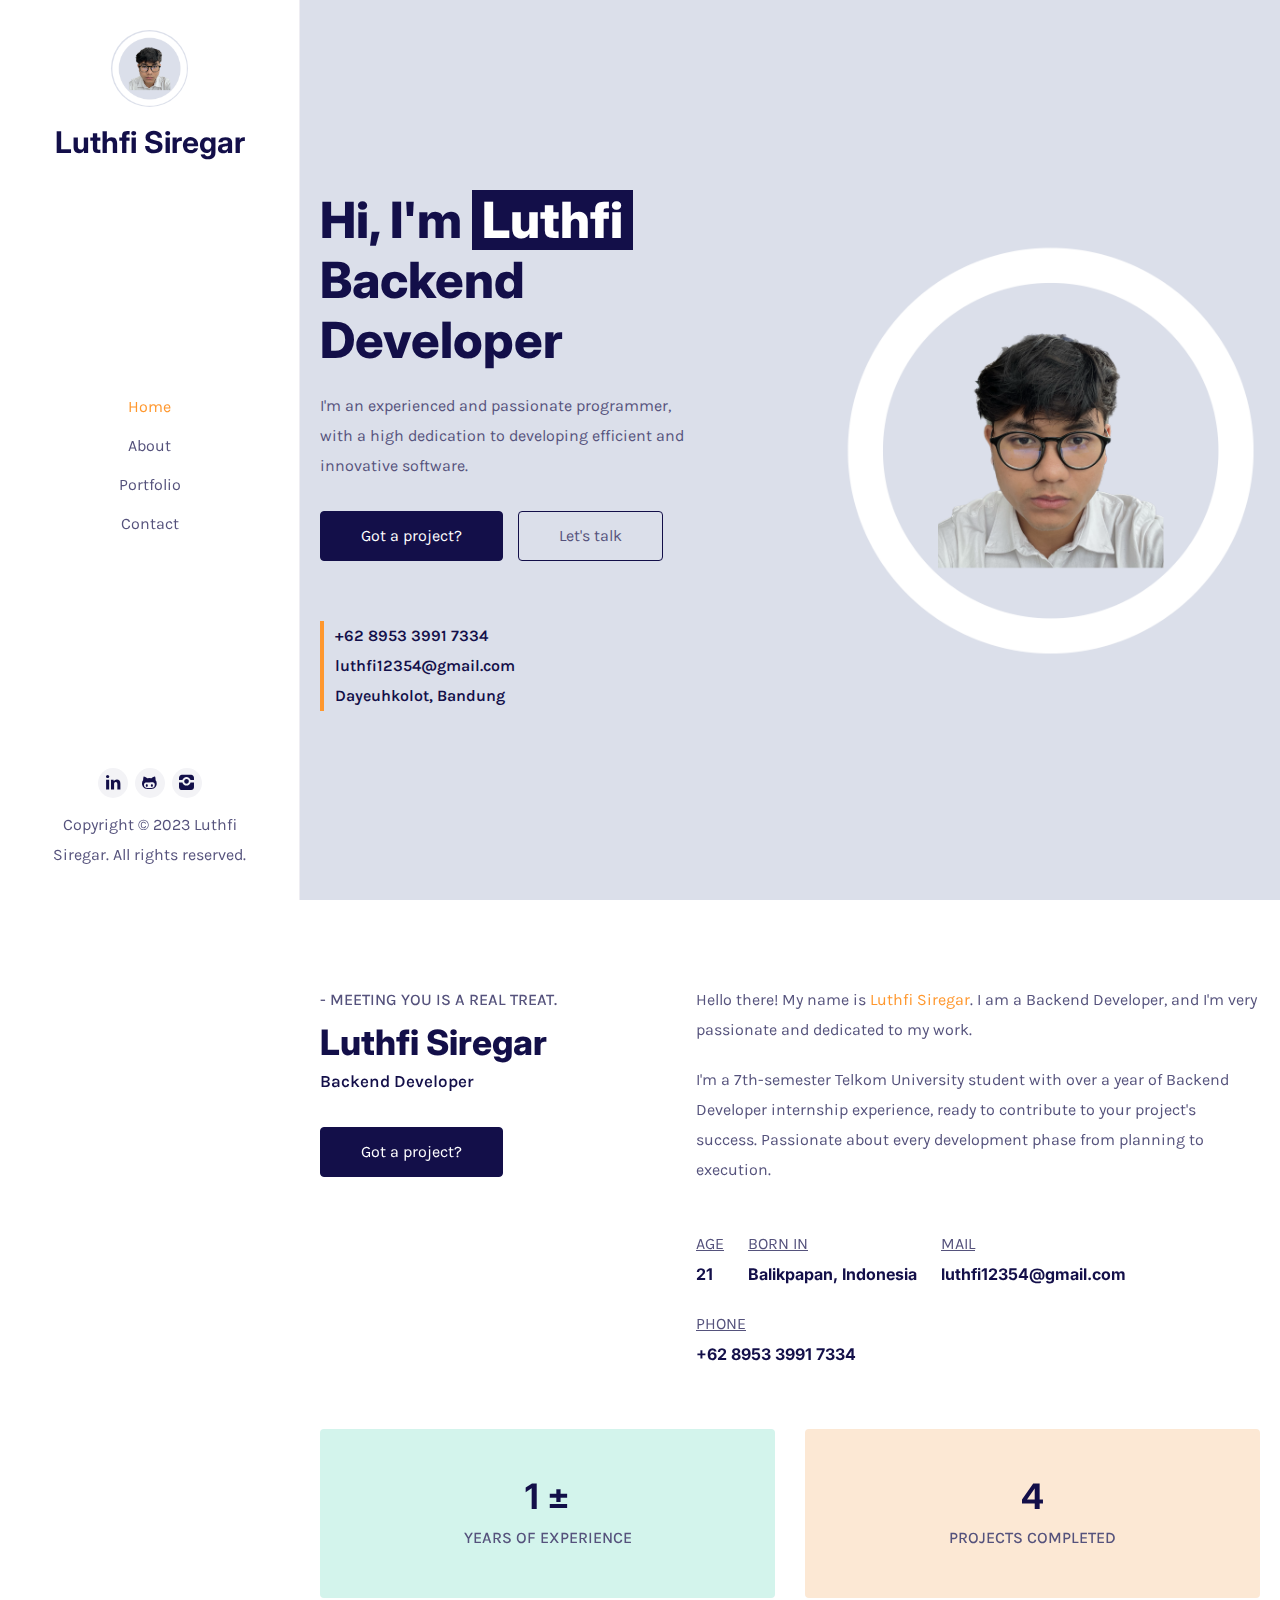
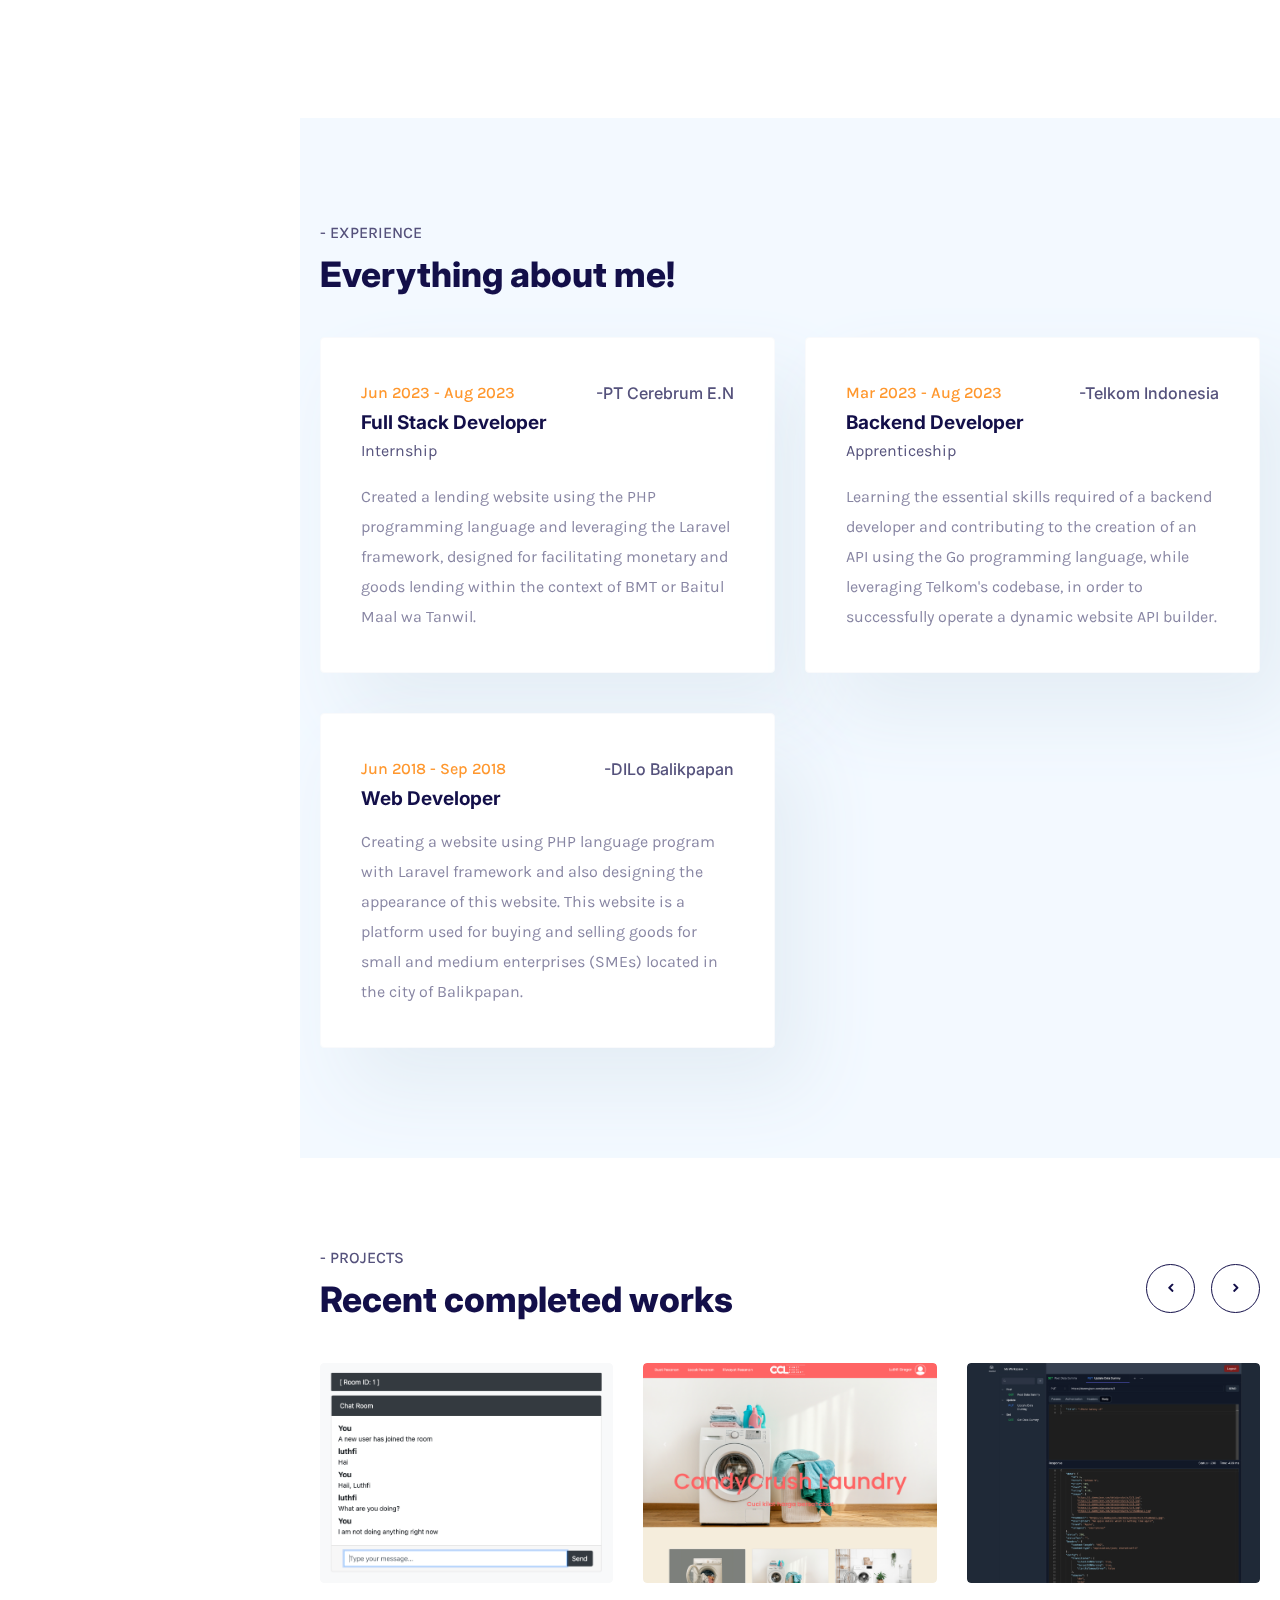
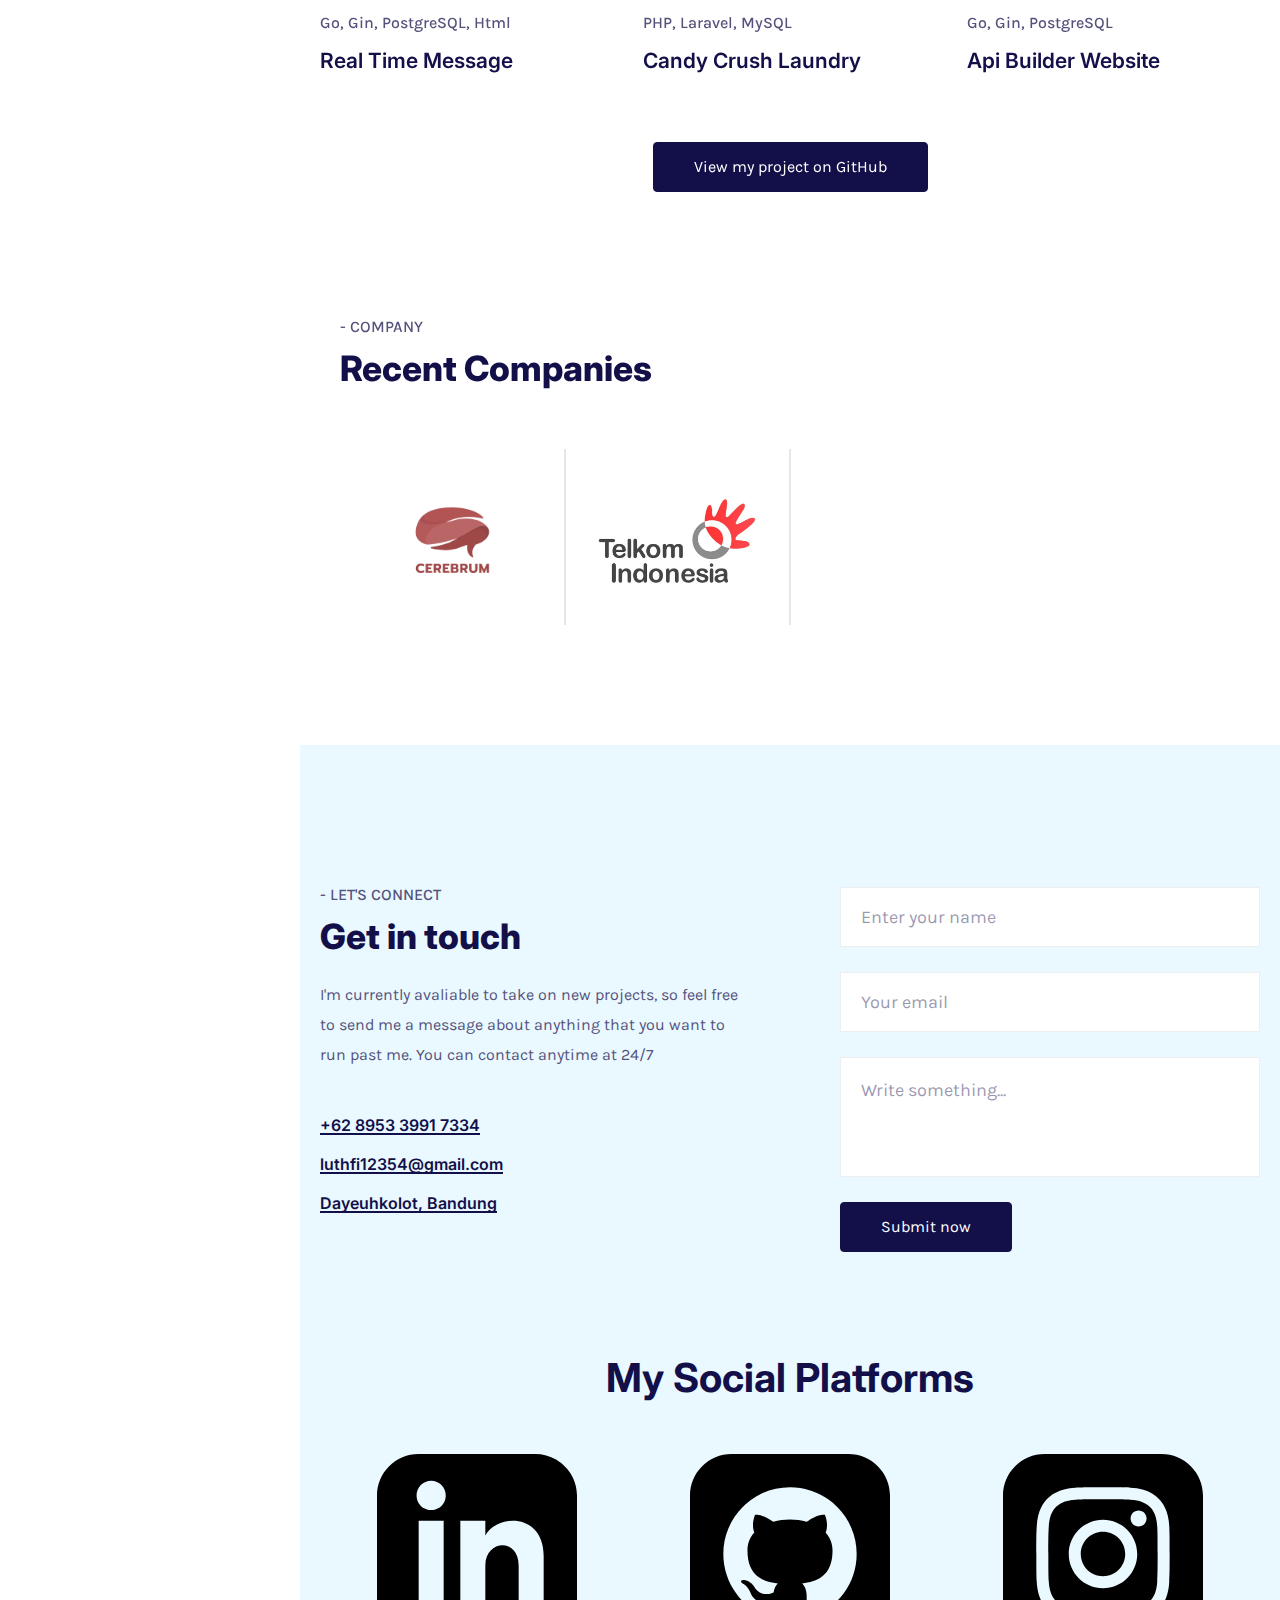
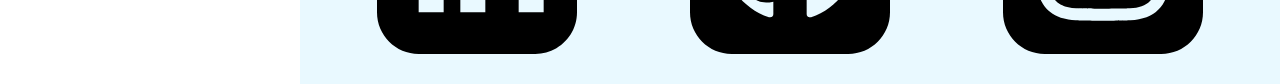
==== commit 5882b2a5: "Update title structure" ====
--- a/index.html
+++ b/index.html
@@ -129,17 +129,13 @@
                                             <span class="cd-headline rotate-1">
                                                 <span class="cd-words-wrapper">
                                                     <b class="is-visible">Backend</b>
-                                                    <b>Web</b>
-                                                    <!-- <b>Player</b> -->
-                                                </span>
-                                                <span class="blc">Developer</span>                                                
+                                                    <b>Web</b>                                                    
+                                                </span>                                                                                               
                                             </span>
-                                        </h3>
-                                        <!-- <h3>Based in Bandung</h3> -->
+                                        </h3>          
+                                        <h3>Developer</h3>                              
                                     </div>
-                                    <div class="subtitle">
-                                        <!-- <p>I'm a Florida based web designer &amp; front‑end developer with <span
-                                                class="blueColor">10+ years</span> of experience</p> -->
+                                    <div class="subtitle">                                        
                                         <p>I'm an experienced and passionate programmer, with a high dedication to developing efficient and innovative software.</p>
                                     </div>
                                     <div class="buttons">
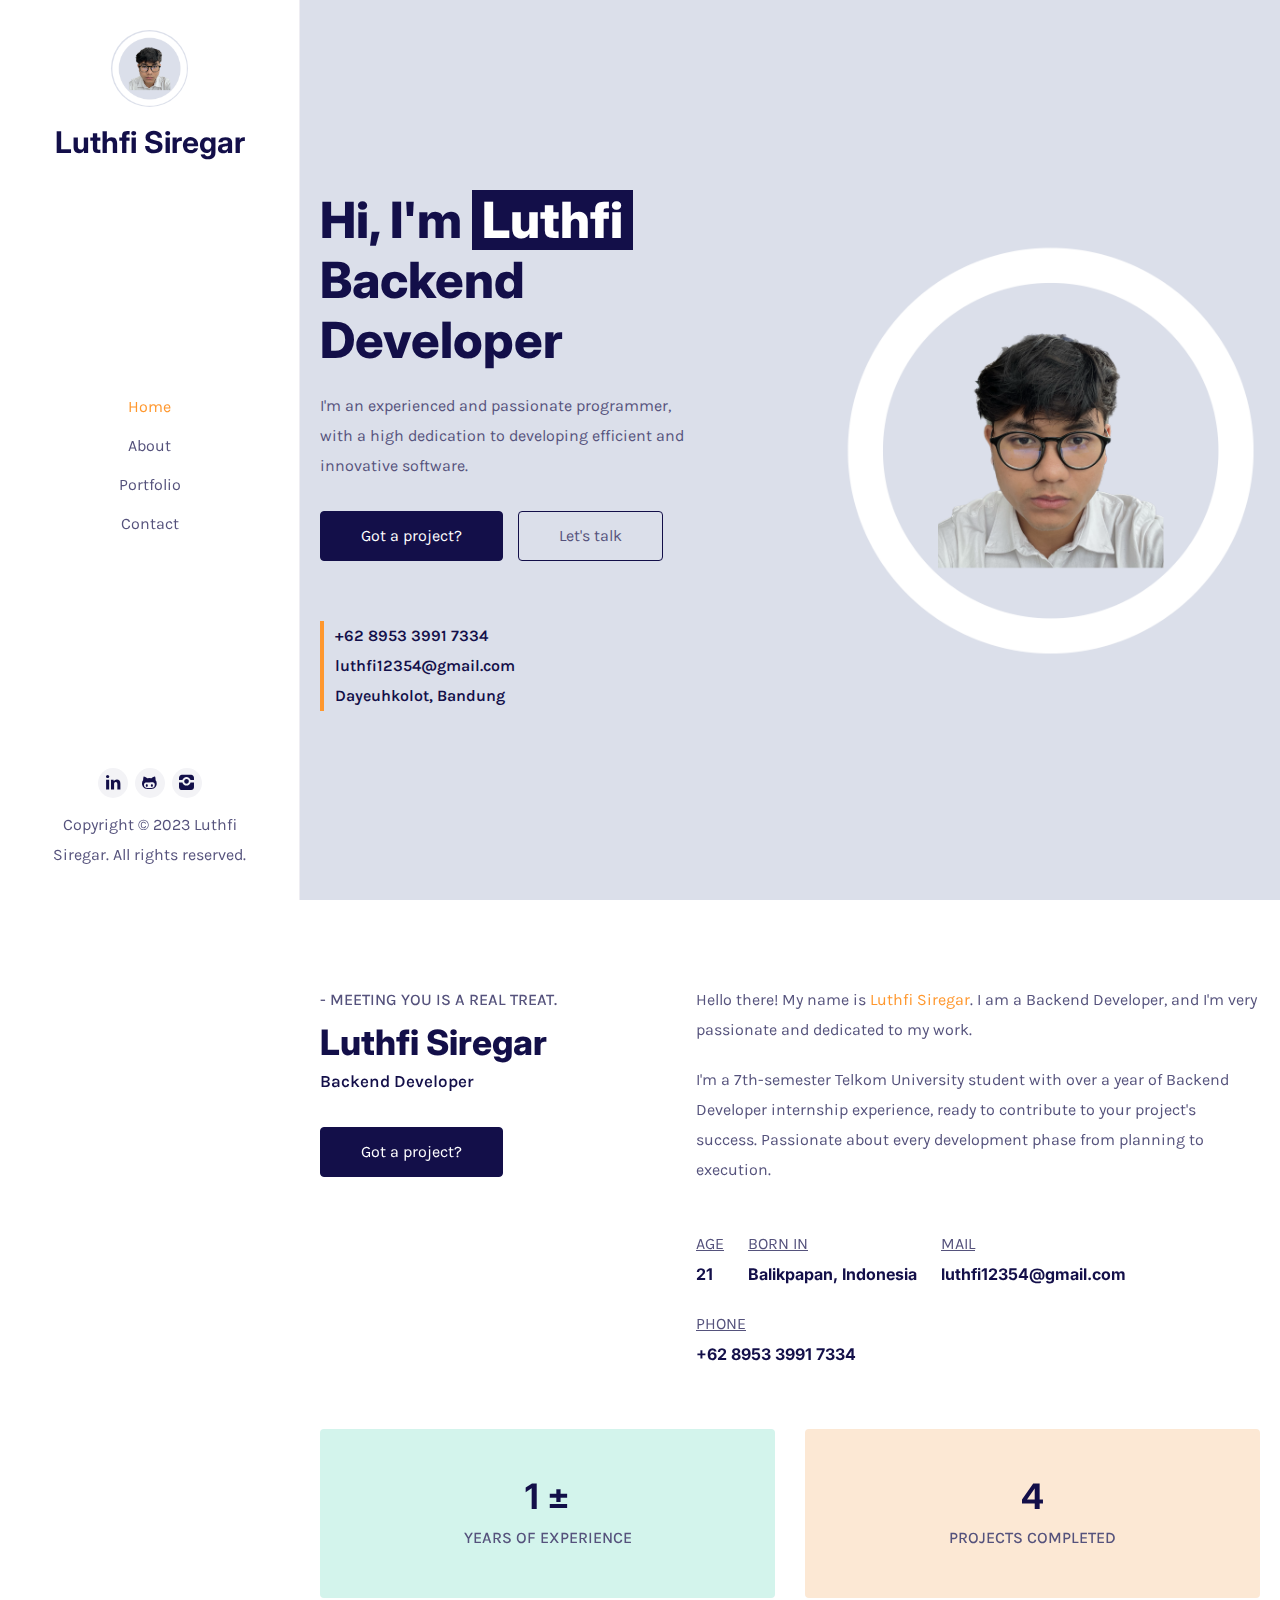
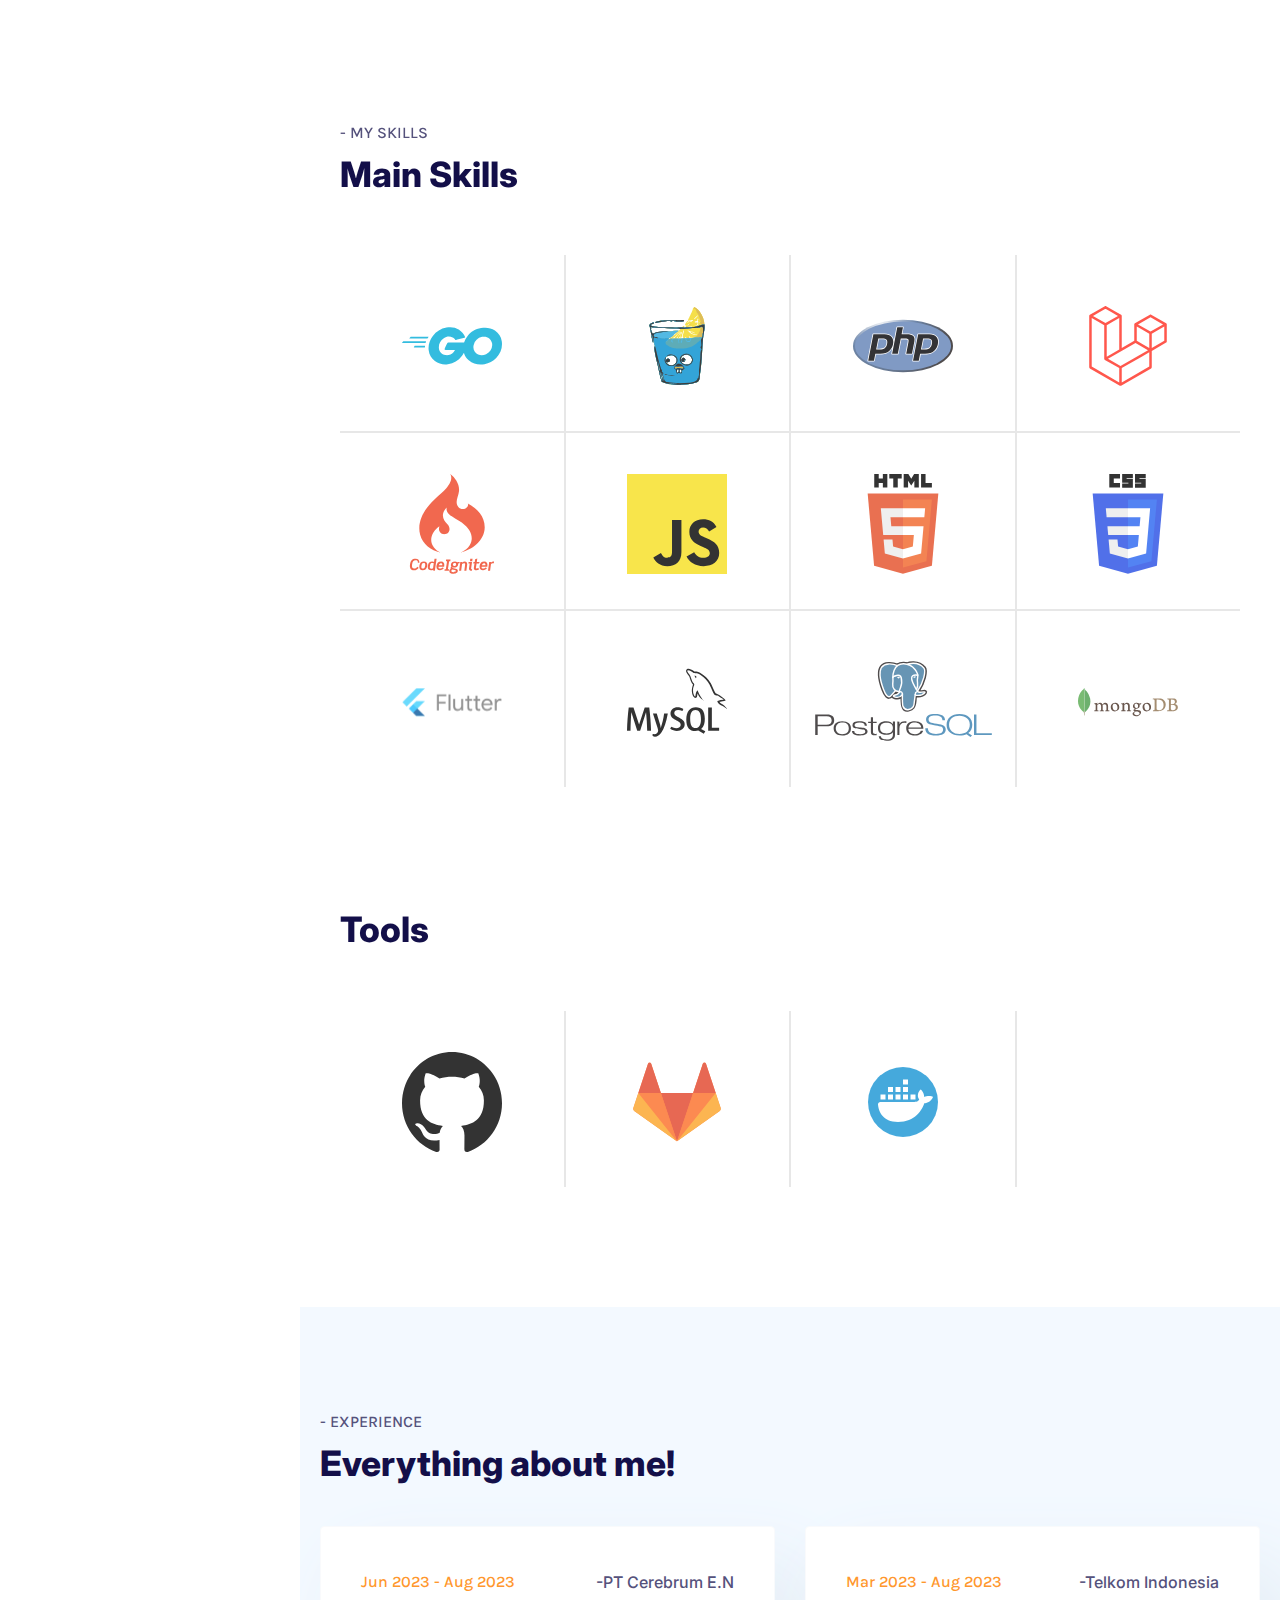
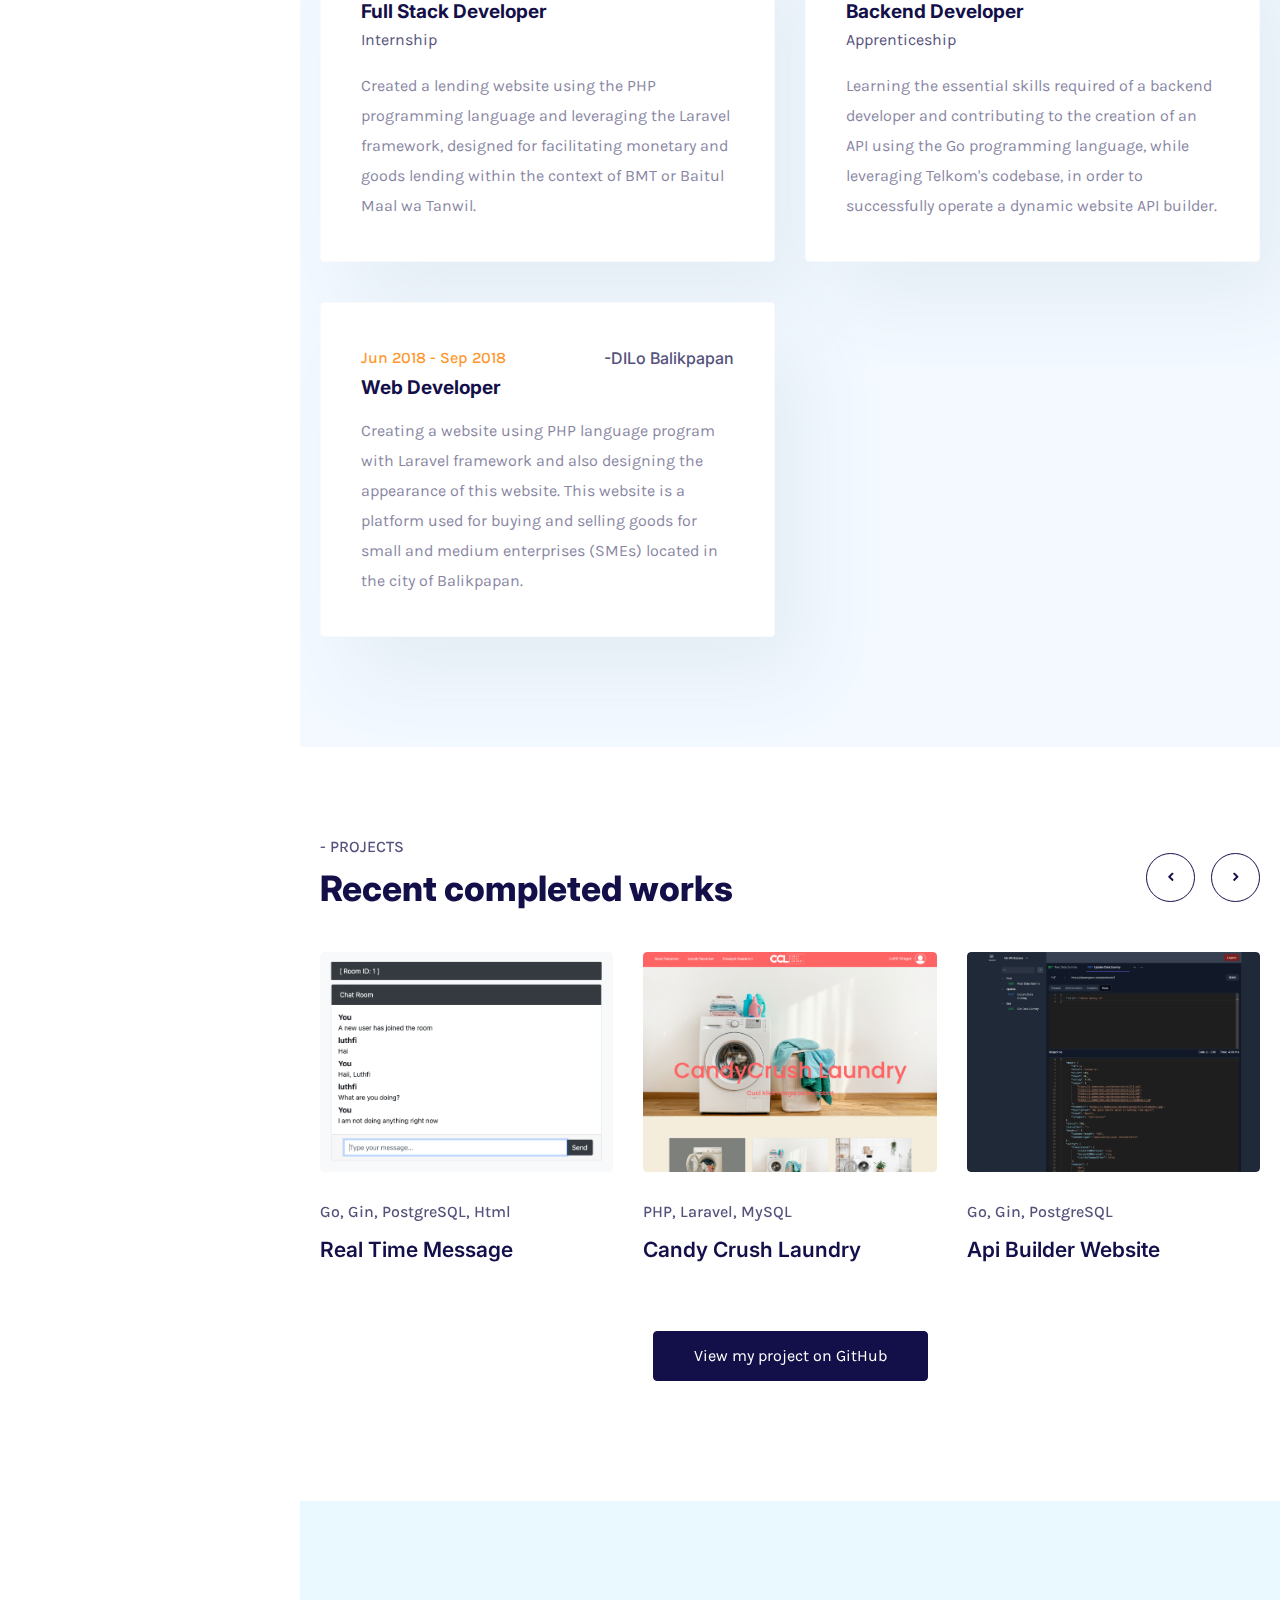
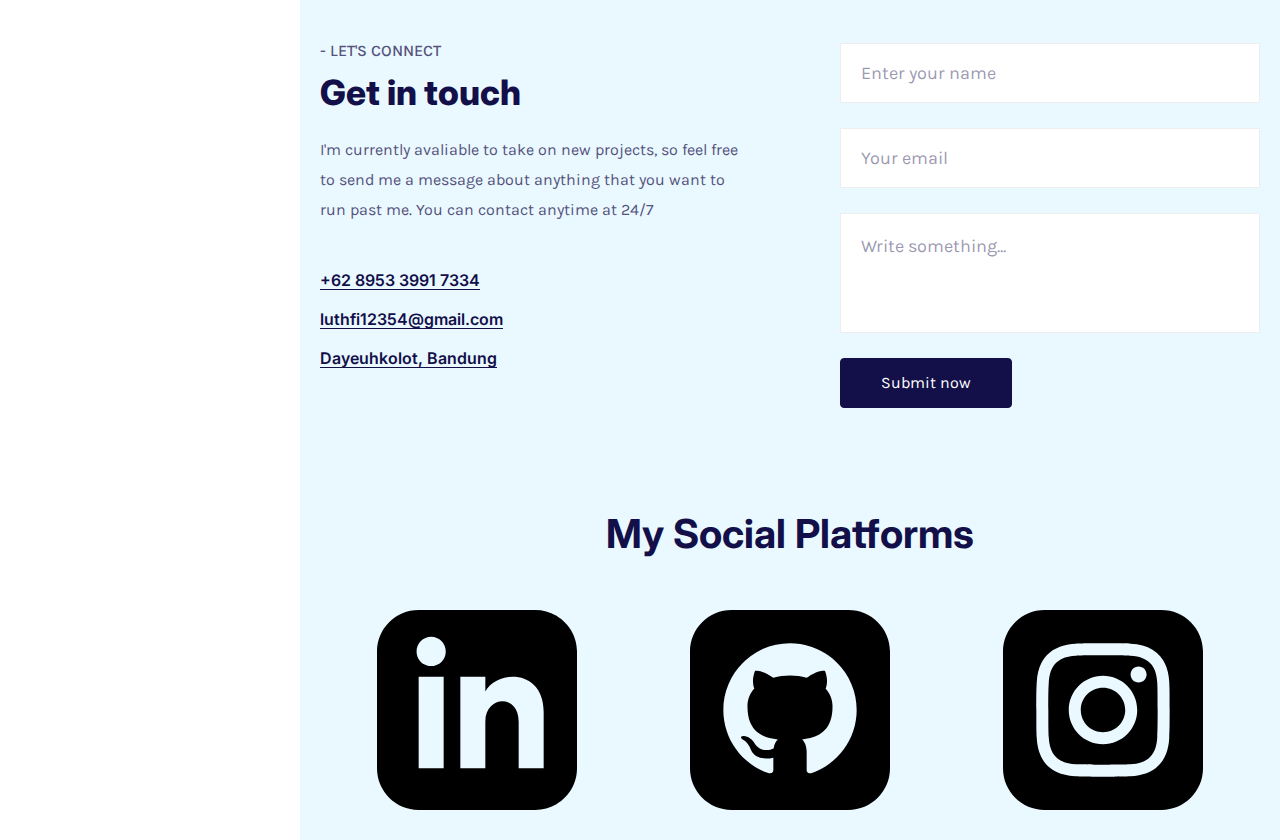
==== commit f7202cea: "Add skills" ====
--- a/index.html
+++ b/index.html
@@ -250,6 +250,119 @@
                                 </ul>
                             </div>
                         </div>
+                        <div class="luthfi_tm_partners">
+                            <div class="tm_content">
+                                <div class="luthfi_tm_title">
+                                    <span>- My Skills</span>
+                                    <h3>Main Skills</h3>
+                                </div>
+                                <div class="partners_inner">
+                                    <ul>
+                                        <li>
+                                            <div class="list_inner">
+                                                <img width="" src="img/skills/golang.svg" alt />
+                                                <a class="luthfi_tm_full_link" a href="#portfolio"></a>
+                                            </div>
+                                        </li>
+                                        <li>
+                                            <div class="list_inner">
+                                                <img src="img/skills/gin.svg" alt />
+                                                <a class="luthfi_tm_full_link" a href="#"></a>
+                                            </div>
+                                        </li>
+                                        <li>
+                                            <div class="list_inner">
+                                                <img src="img/skills/php.svg" alt />
+                                                <a class="luthfi_tm_full_link" a href="#portfolio"></a>
+                                            </div>
+                                        </li>
+                                        <li>
+                                            <div class="list_inner">
+                                                <img width="80px" src="img/skills/laravel.svg" alt />
+                                                <a class="luthfi_tm_full_link" a href="#"></a>
+                                            </div>
+                                        </li>
+                                        <li>
+                                            <div class="list_inner">
+                                                <img src="img/skills/codeigniter.svg" alt />
+                                                <a class="luthfi_tm_full_link" a href="#"></a>
+                                            </div>
+                                        </li>
+                                        <li>
+                                            <div class="list_inner">
+                                                <img src="img/skills/javscript.svg" alt />
+                                                <a class="luthfi_tm_full_link" a href="#"></a>
+                                            </div>
+                                        </li>
+                                        <li>
+                                            <div class="list_inner">
+                                                <img src="img/skills/html.svg" alt />
+                                                <a class="luthfi_tm_full_link" a href="#"></a>
+                                            </div>
+                                        </li>
+                                        <li>
+                                            <div class="list_inner">
+                                                <img src="img/skills/css.svg" alt />
+                                                <a class="luthfi_tm_full_link" a href="#"></a>
+                                            </div>
+                                        </li>
+                                        <li>
+                                            <div class="list_inner">
+                                                <img src="img/skills/flutter.svg" alt />
+                                                <a class="luthfi_tm_full_link" a href="#"></a>
+                                            </div>
+                                        </li>
+                                        <li>
+                                            <div class="list_inner">
+                                                <img src="img/skills/mysql.svg" alt />
+                                                <a class="luthfi_tm_full_link" a href="#"></a>
+                                            </div>
+                                        </li>
+                                        <li>
+                                            <div class="list_inner">
+                                                <img width="200px" src="img/skills/postgresql.svg" alt />
+                                                <a class="luthfi_tm_full_link" a href="#"></a>
+                                            </div>
+                                        </li>
+                                        <li>
+                                            <div class="list_inner">
+                                                <img width="" src="img/skills/mongodb.svg" alt />
+                                                <a class="luthfi_tm_full_link" a href="#"></a>
+                                            </div>
+                                        </li>                                        
+                                    </ul>
+                                </div>
+                            </div>
+                        </div>
+                        <div class="luthfi_tm_partners">
+                            <div class="tm_content">
+                                <div class="luthfi_tm_title">                                    
+                                    <h3>Tools</h3>
+                                </div>
+                                <div class="partners_inner">
+                                    <ul>
+                                        <li>
+                                            <div class="list_inner">
+                                                <img width="" src="img/skills/github.svg" alt />
+                                                <a class="luthfi_tm_full_link" a href="#portfolio"></a>
+                                            </div>
+                                        </li>
+                                        <li>
+                                            <div class="list_inner">
+                                                <img src="img/skills/gitlab.svg" alt />
+                                                <a class="luthfi_tm_full_link" a href="#portfolio"></a>
+                                            </div>
+                                        </li>
+                                        <li>
+                                            <div class="list_inner">
+                                                <img width="80px" src="img/skills/docker.svg" alt />
+                                                <a class="luthfi_tm_full_link" a href="#"></a>
+                                            </div>
+                                        </li>                                        
+                                    </ul>
+                                </div>
+                            </div>
+                        </div>
                         <div class="luthfi_tm_experience">
                             <div class="tm_content">
                                 <div class="luthfi_tm_title">
@@ -430,6 +543,7 @@
                         </div>
                     </div>
                 </div>
+                
 
 
                 <!-- <div class="luthfi_tm_section" id="service">
@@ -786,7 +900,7 @@
                         </div>
                     </div>
 
-                    <div class="luthfi_tm_partners">
+                    <!-- <div class="luthfi_tm_partners">
                         <div class="tm_content">
                             <div class="luthfi_tm_title">
                                 <span>- Company</span>
@@ -806,7 +920,7 @@
                                             <a class="luthfi_tm_full_link" a href="#portfolio"></a>
                                         </div>
                                     </li>
-                                    <!-- <li>
+                                    <li>
                                         <div class="list_inner">
                                             <img src="img/partners/3.png" alt />
                                             <a class="luthfi_tm_full_link" a href="#"></a>
@@ -841,11 +955,11 @@
                                             <img src="img/partners/8.png" alt />
                                             <a class="luthfi_tm_full_link" a href="#"></a>
                                         </div>
-                                    </li> -->
+                                    </li>
                                 </ul>
                             </div>
                         </div>
-                    </div>
+                    </div> -->
 
 
                     <!-- <div class="luthfi_tm_testimonial_wrapper">
